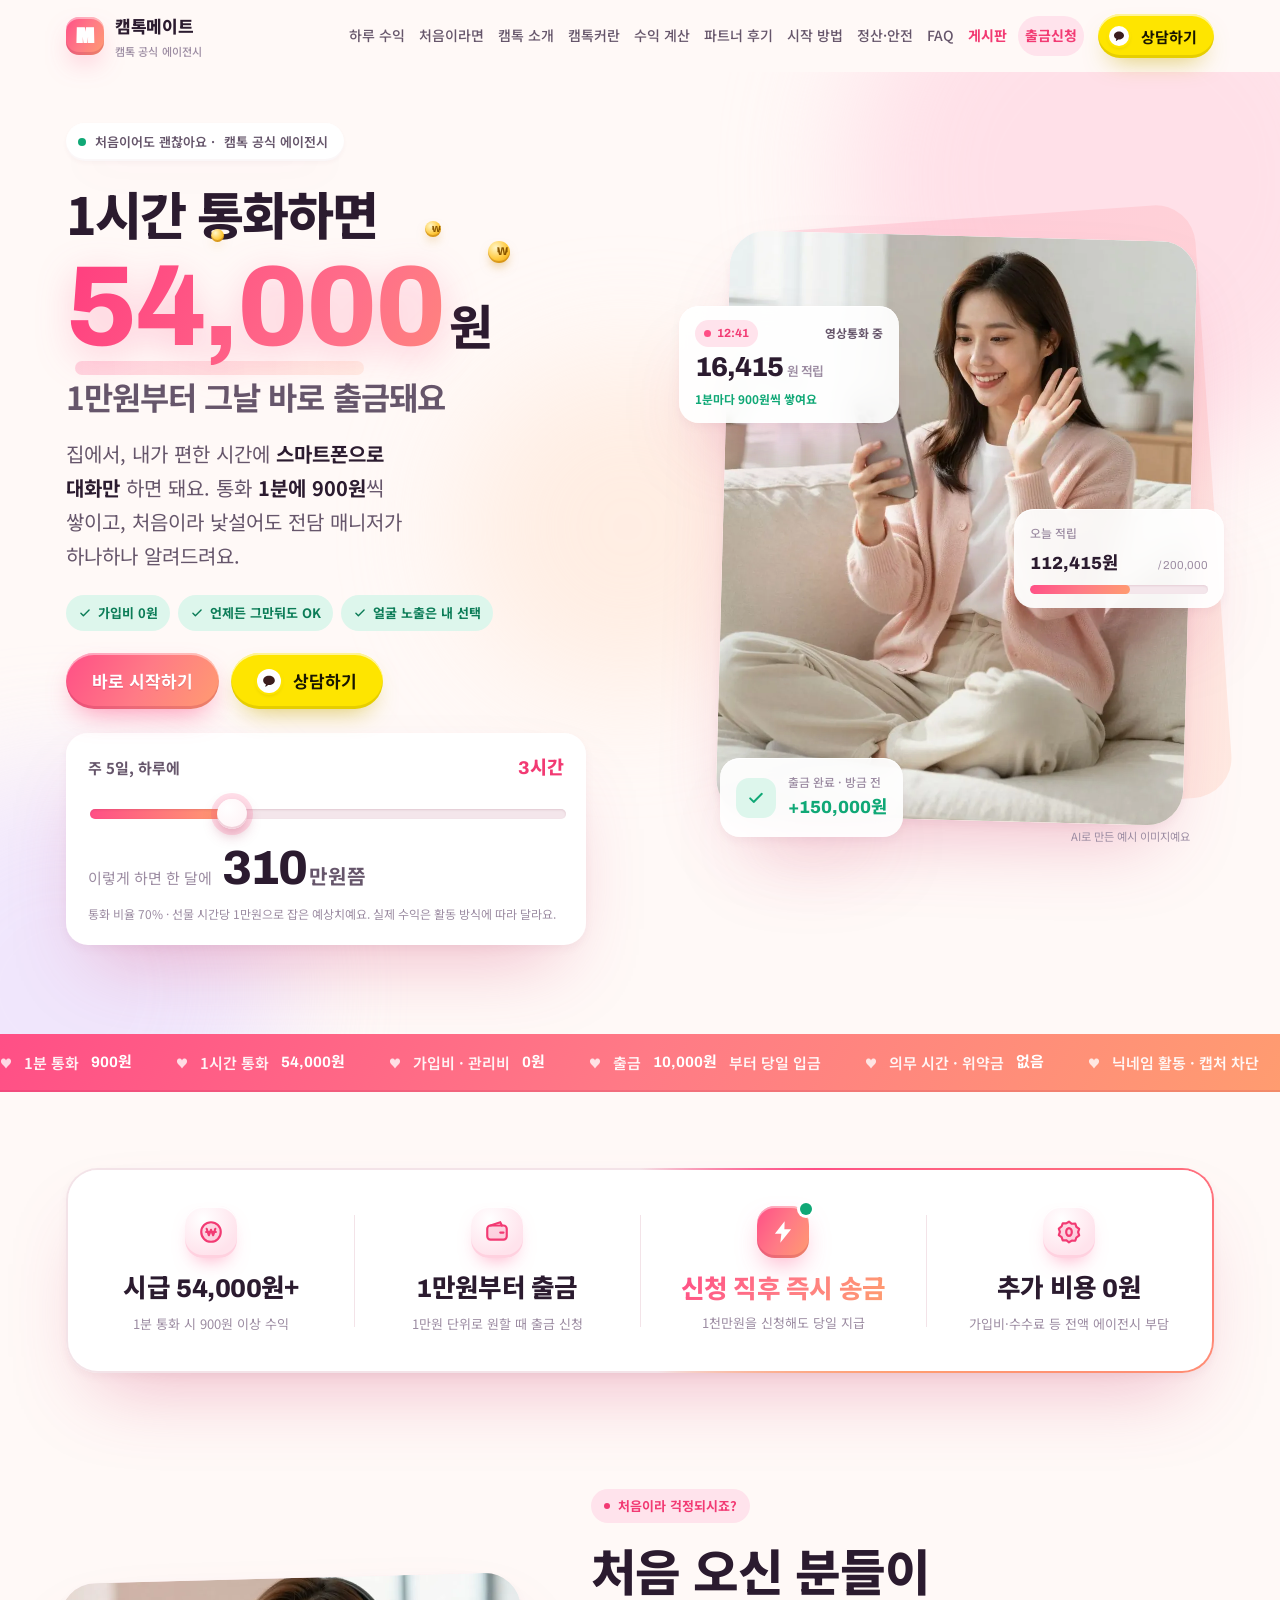
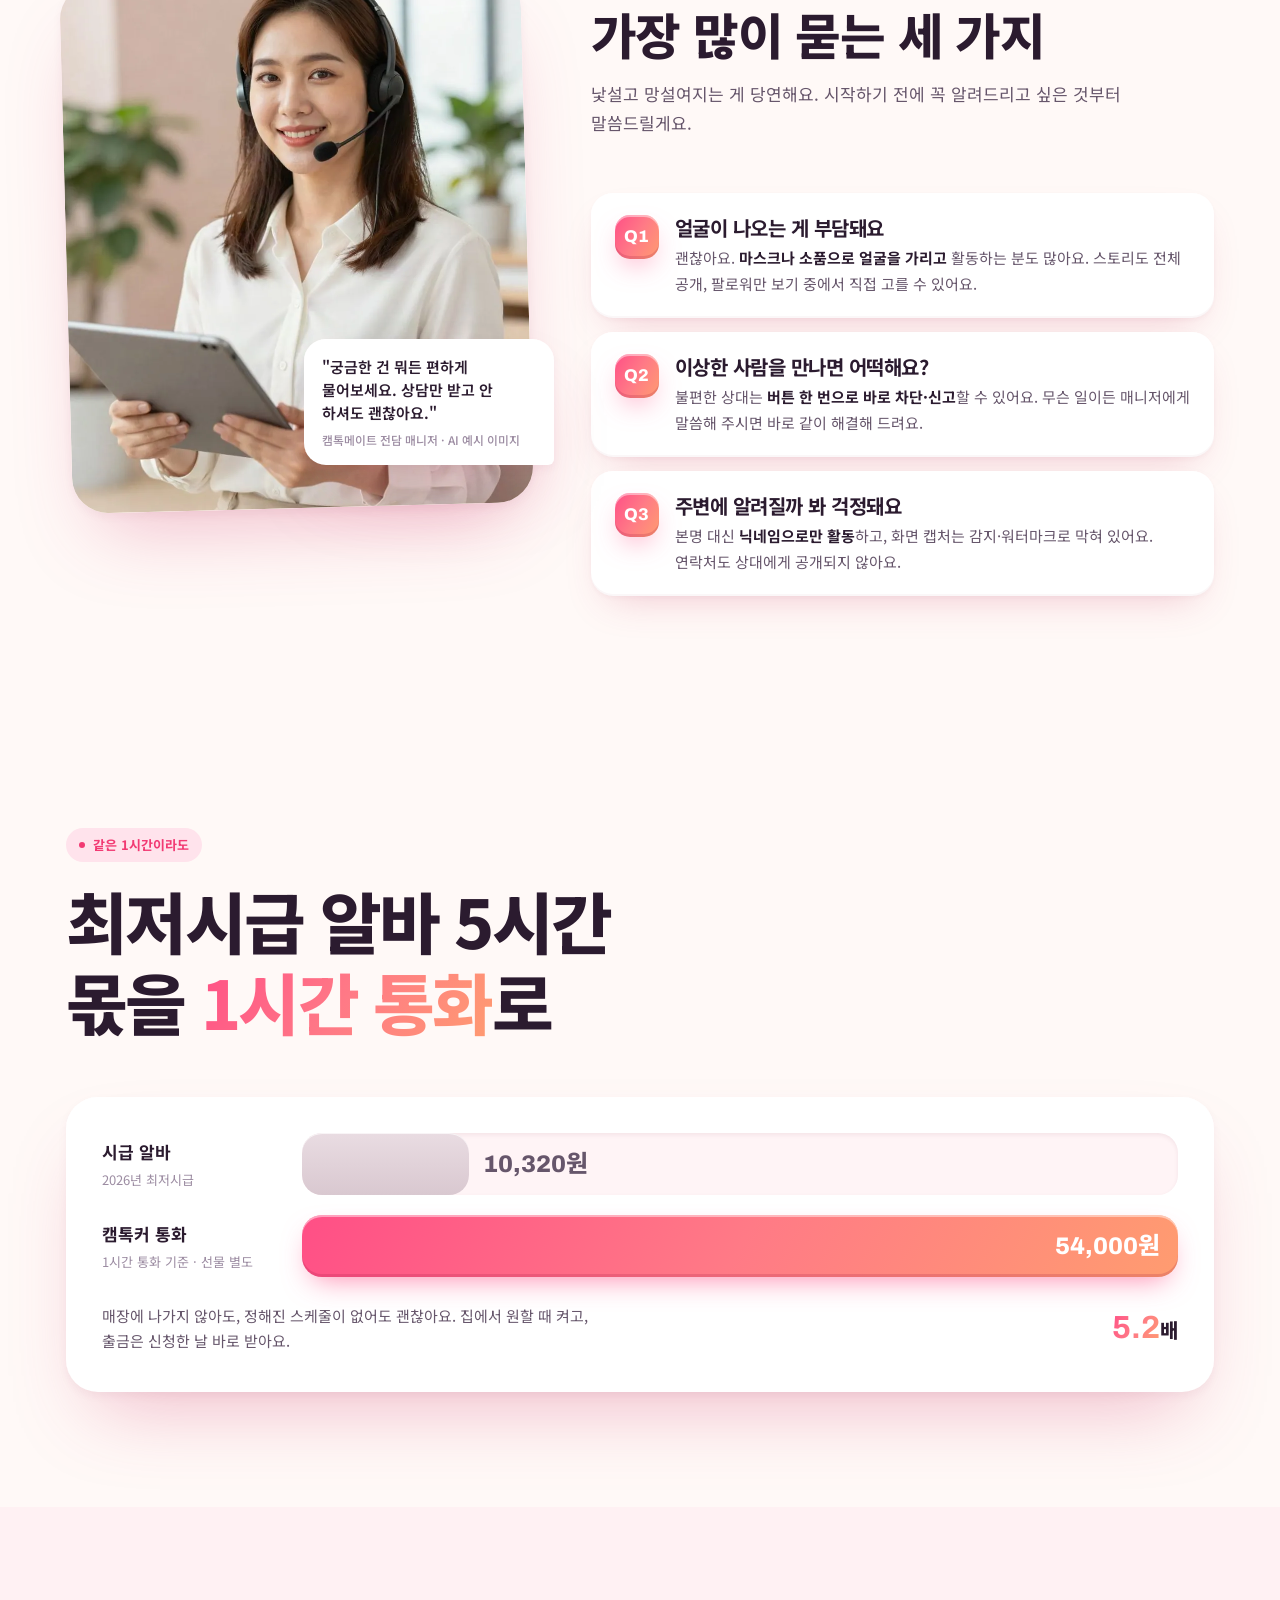
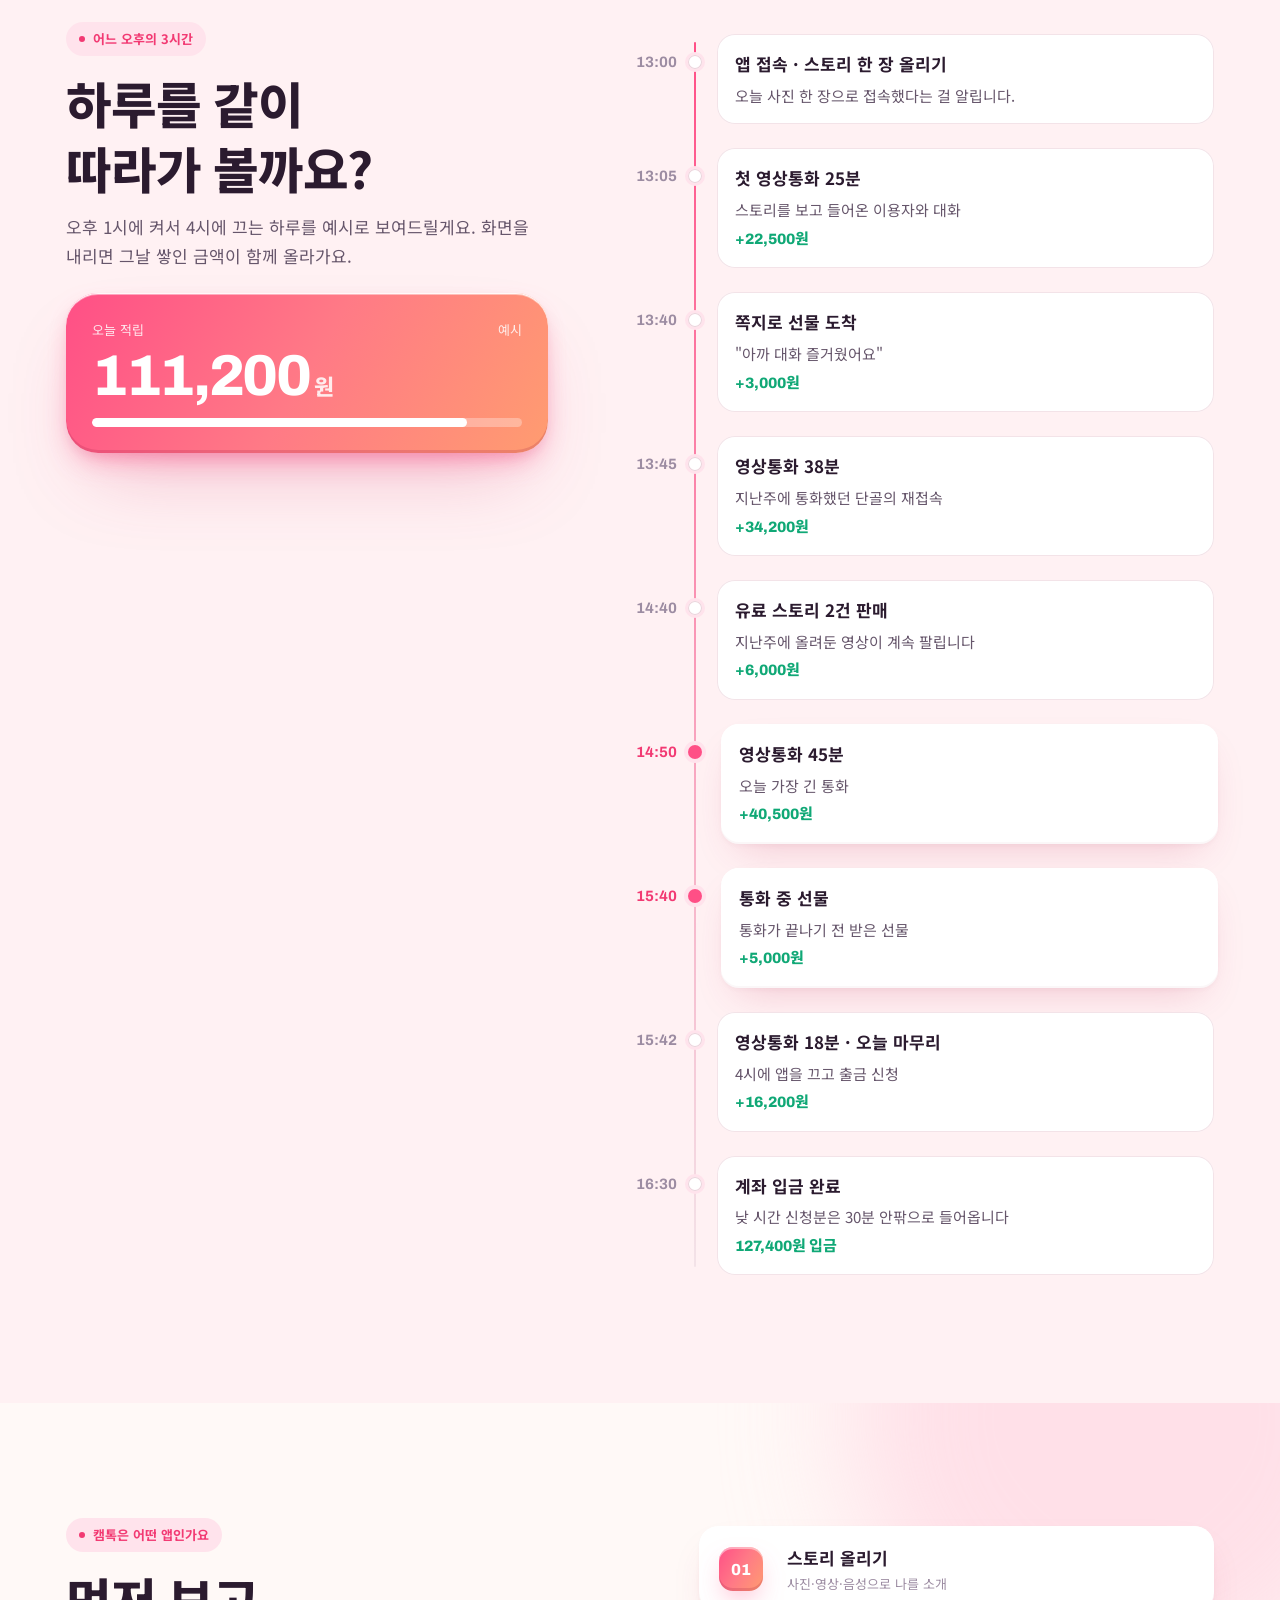
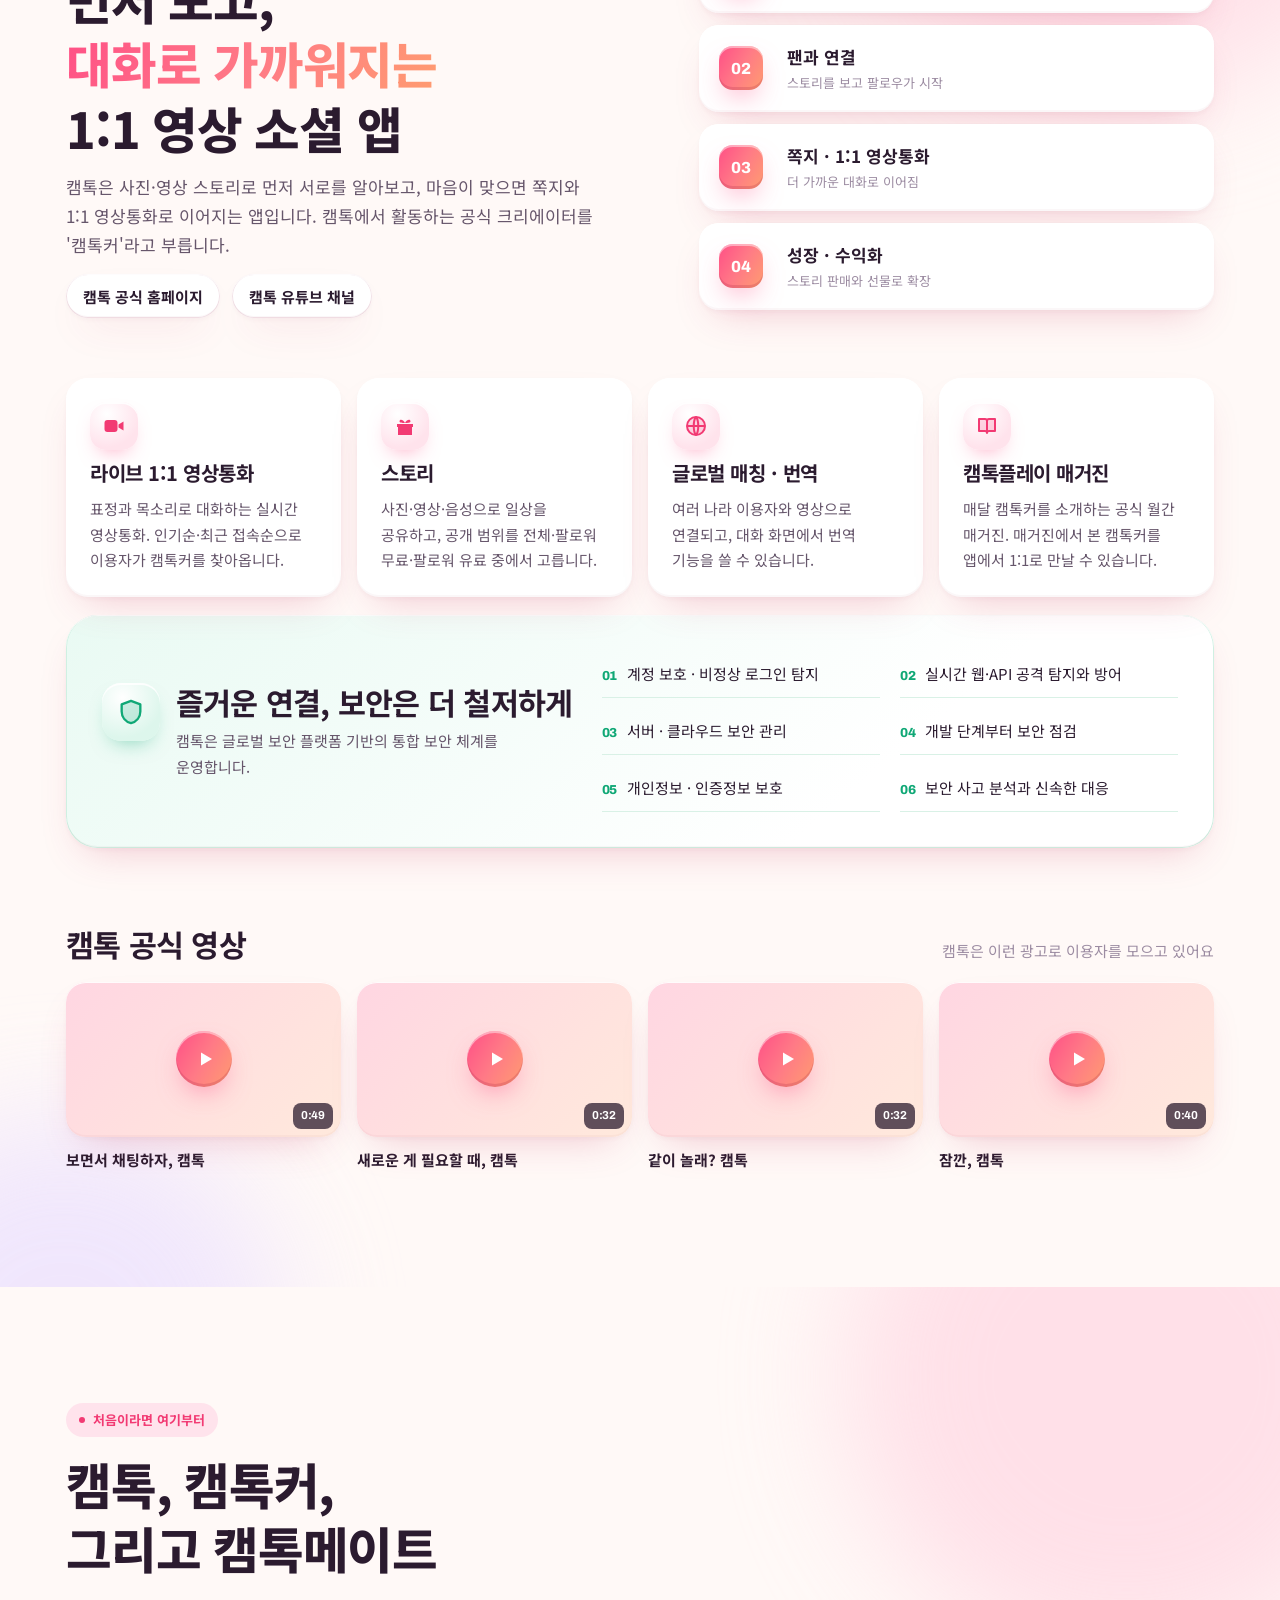
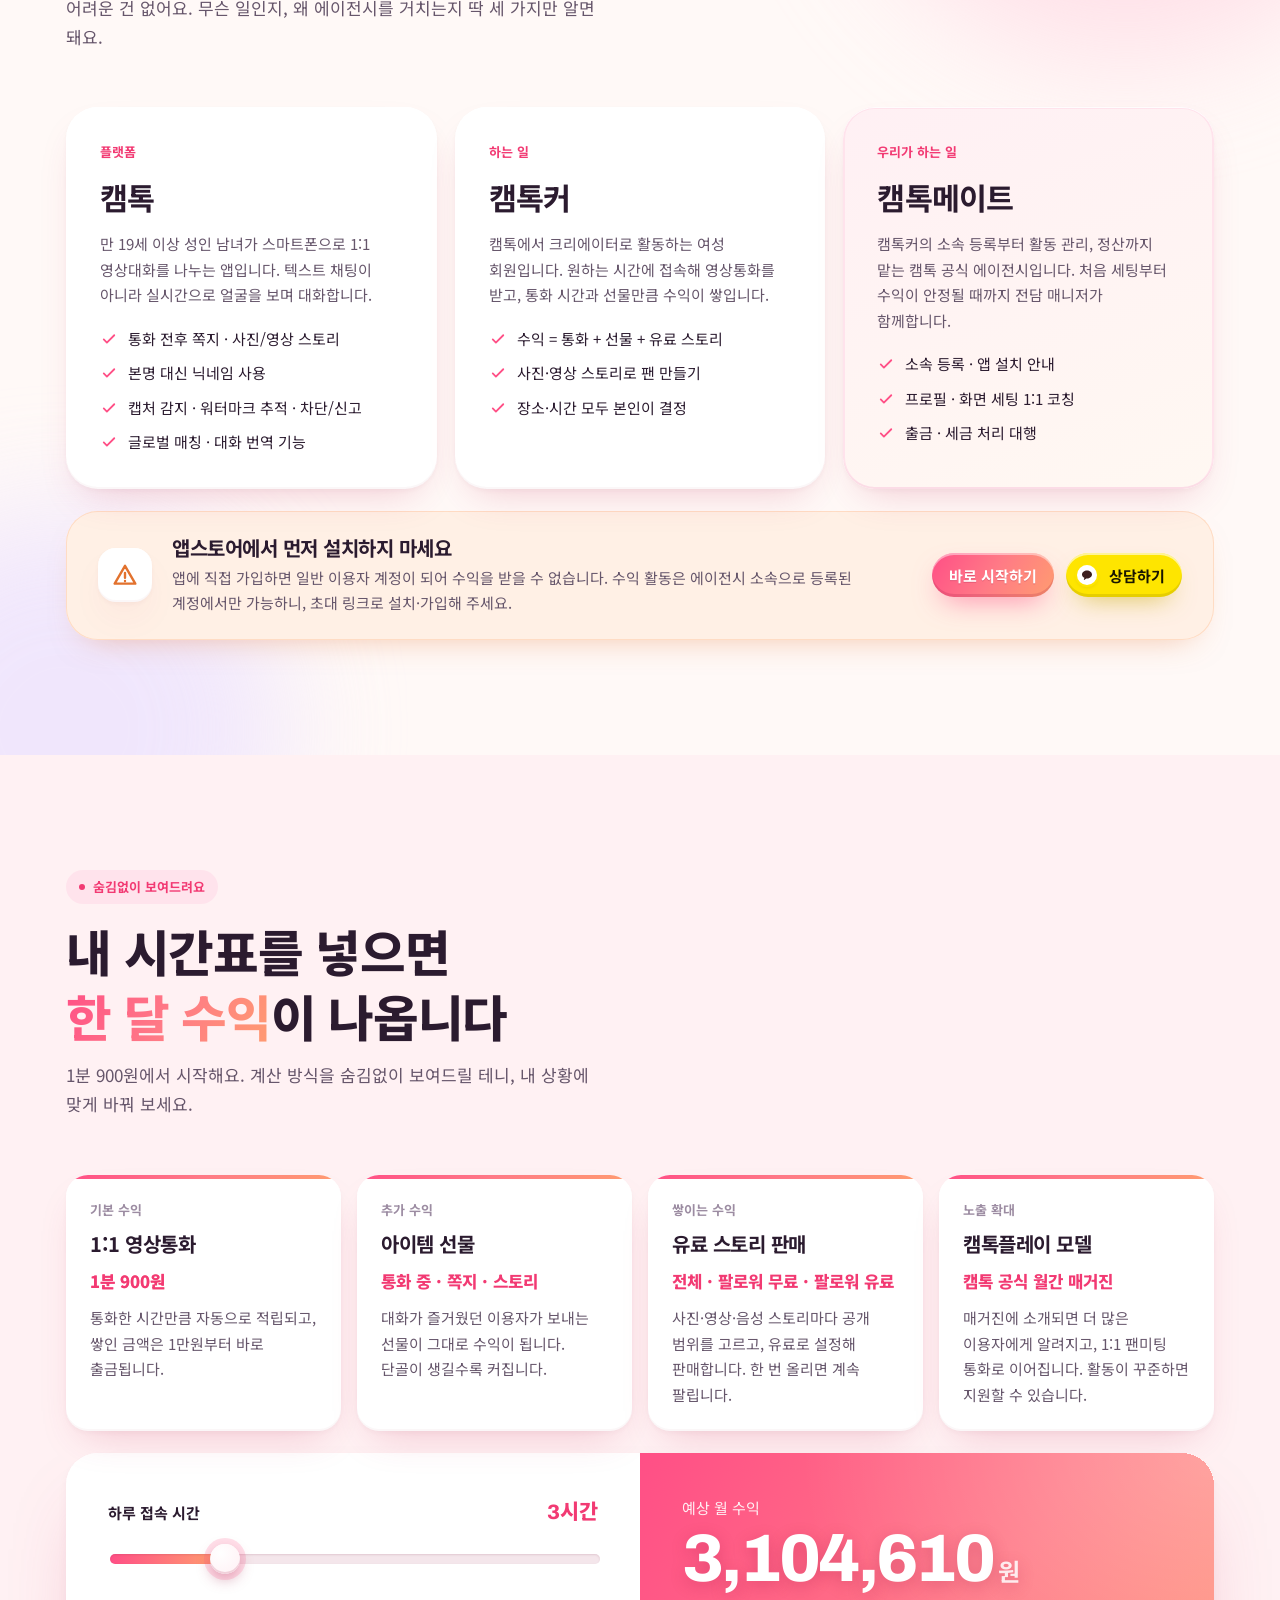
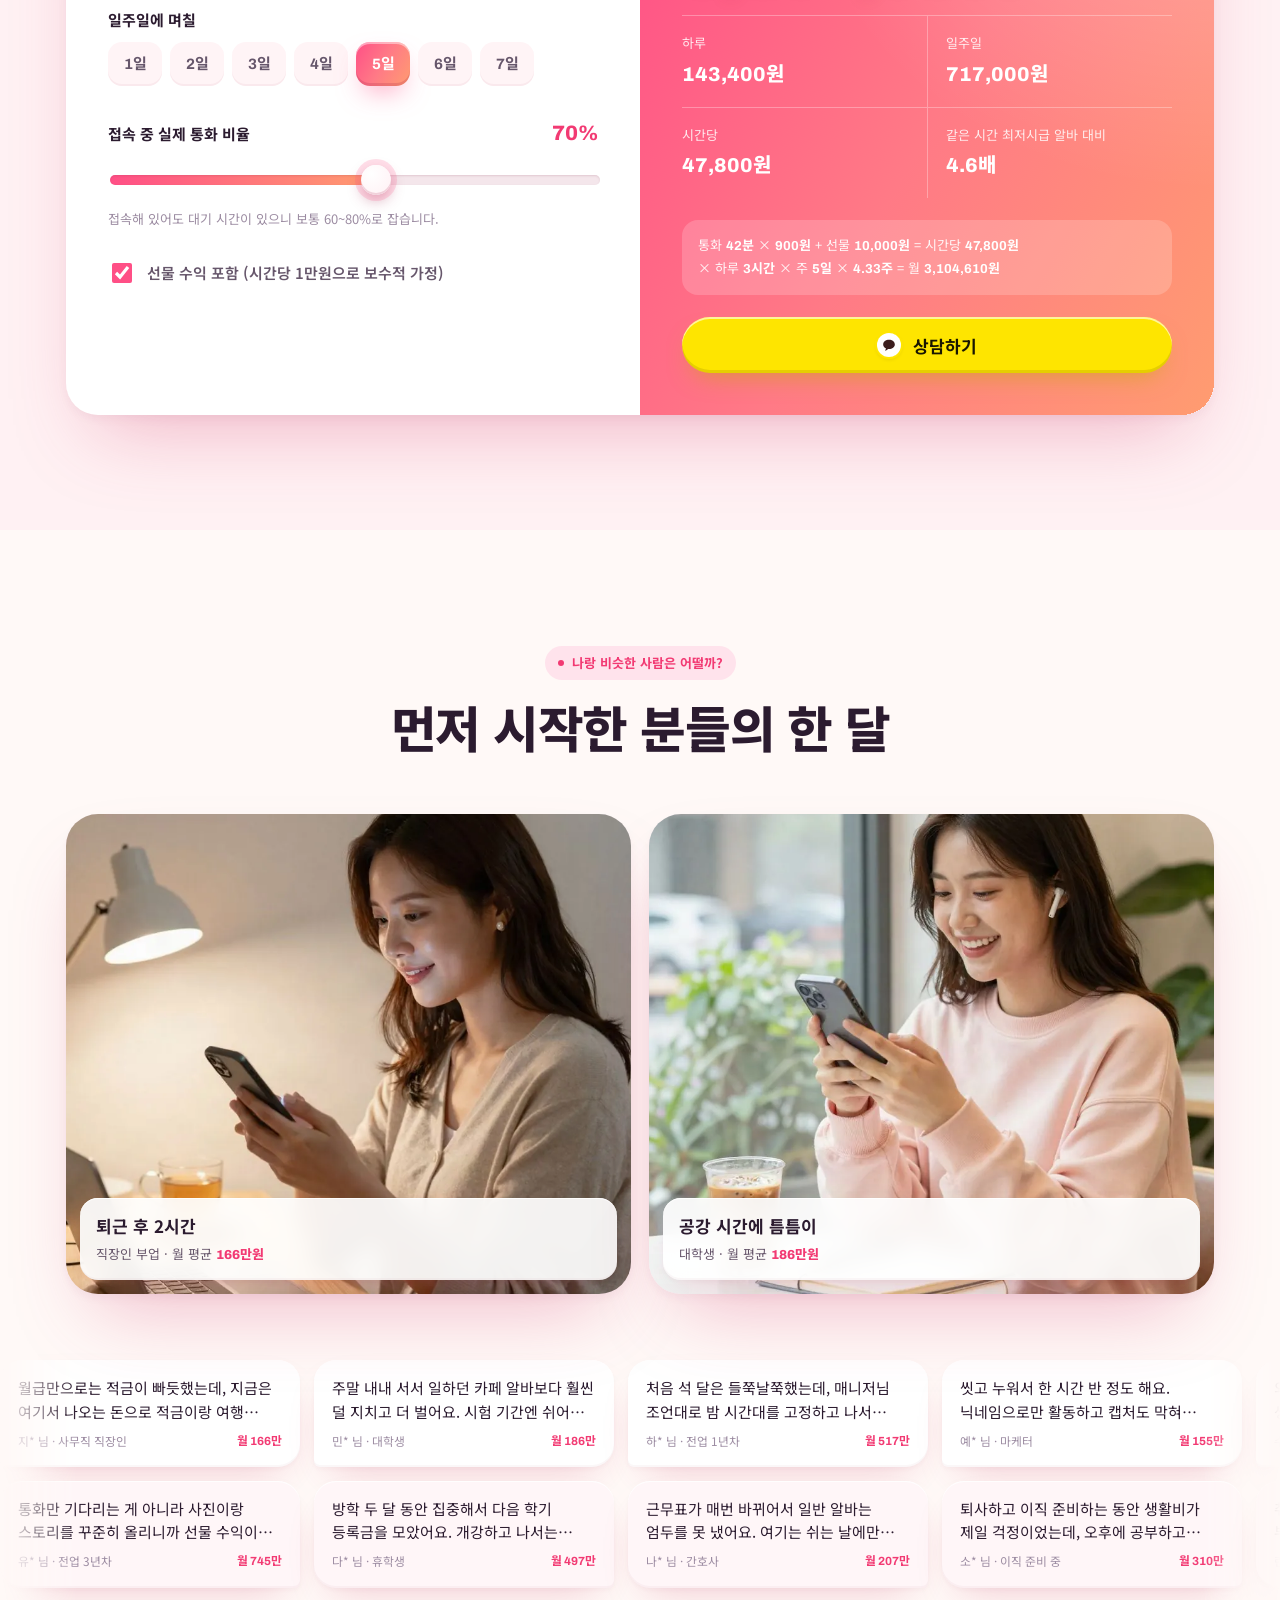
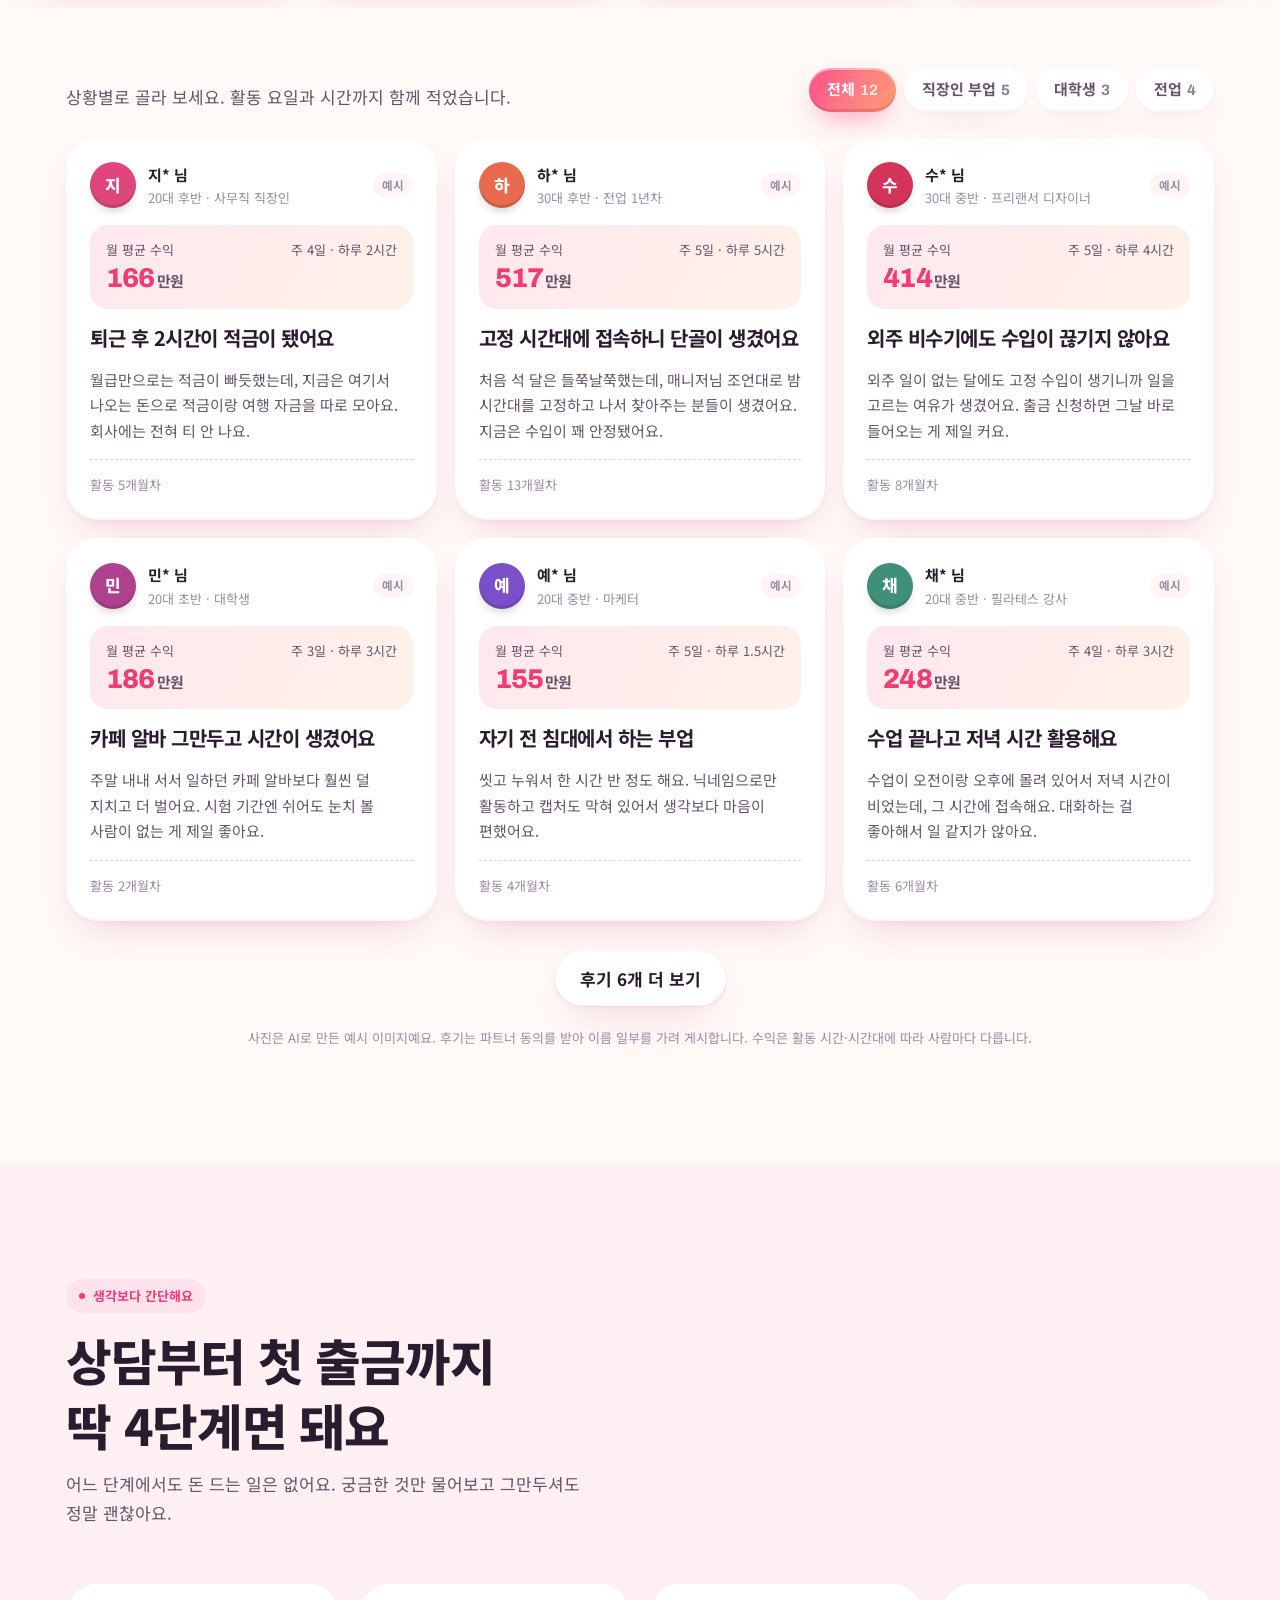
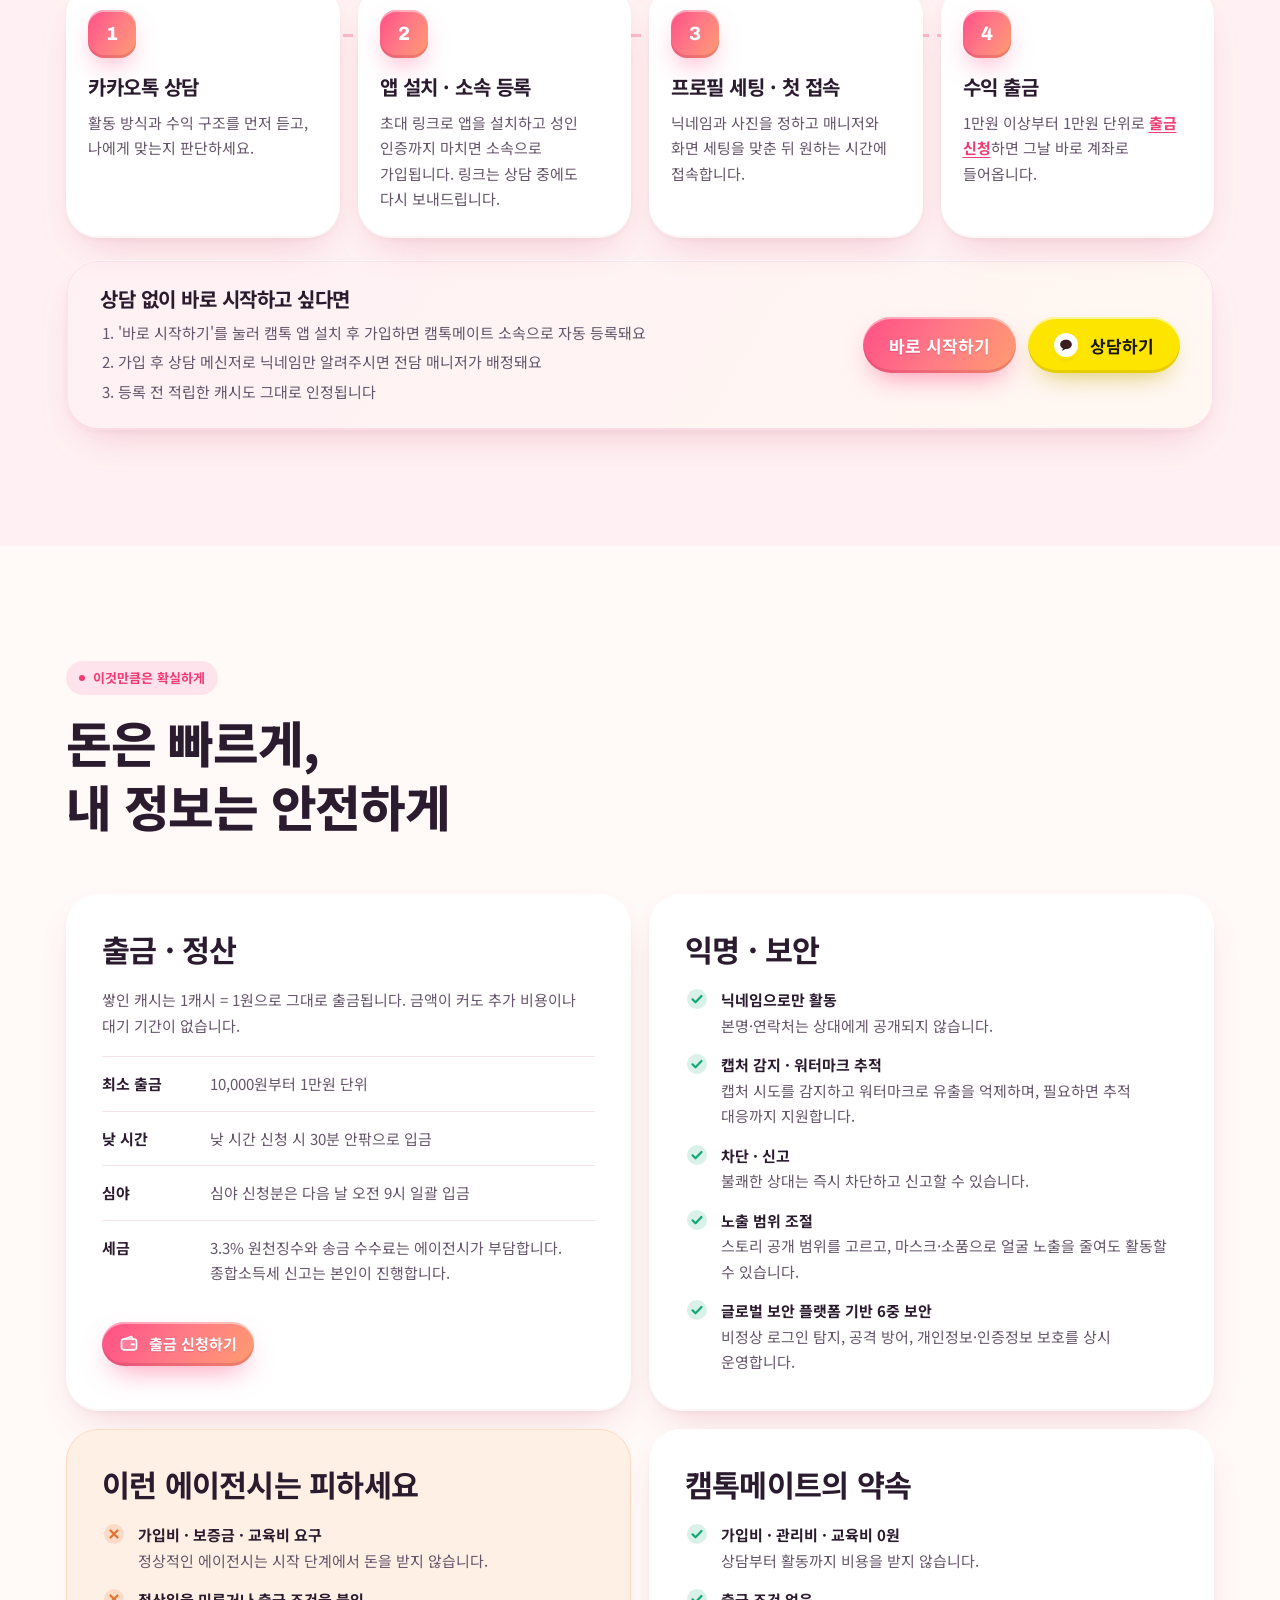
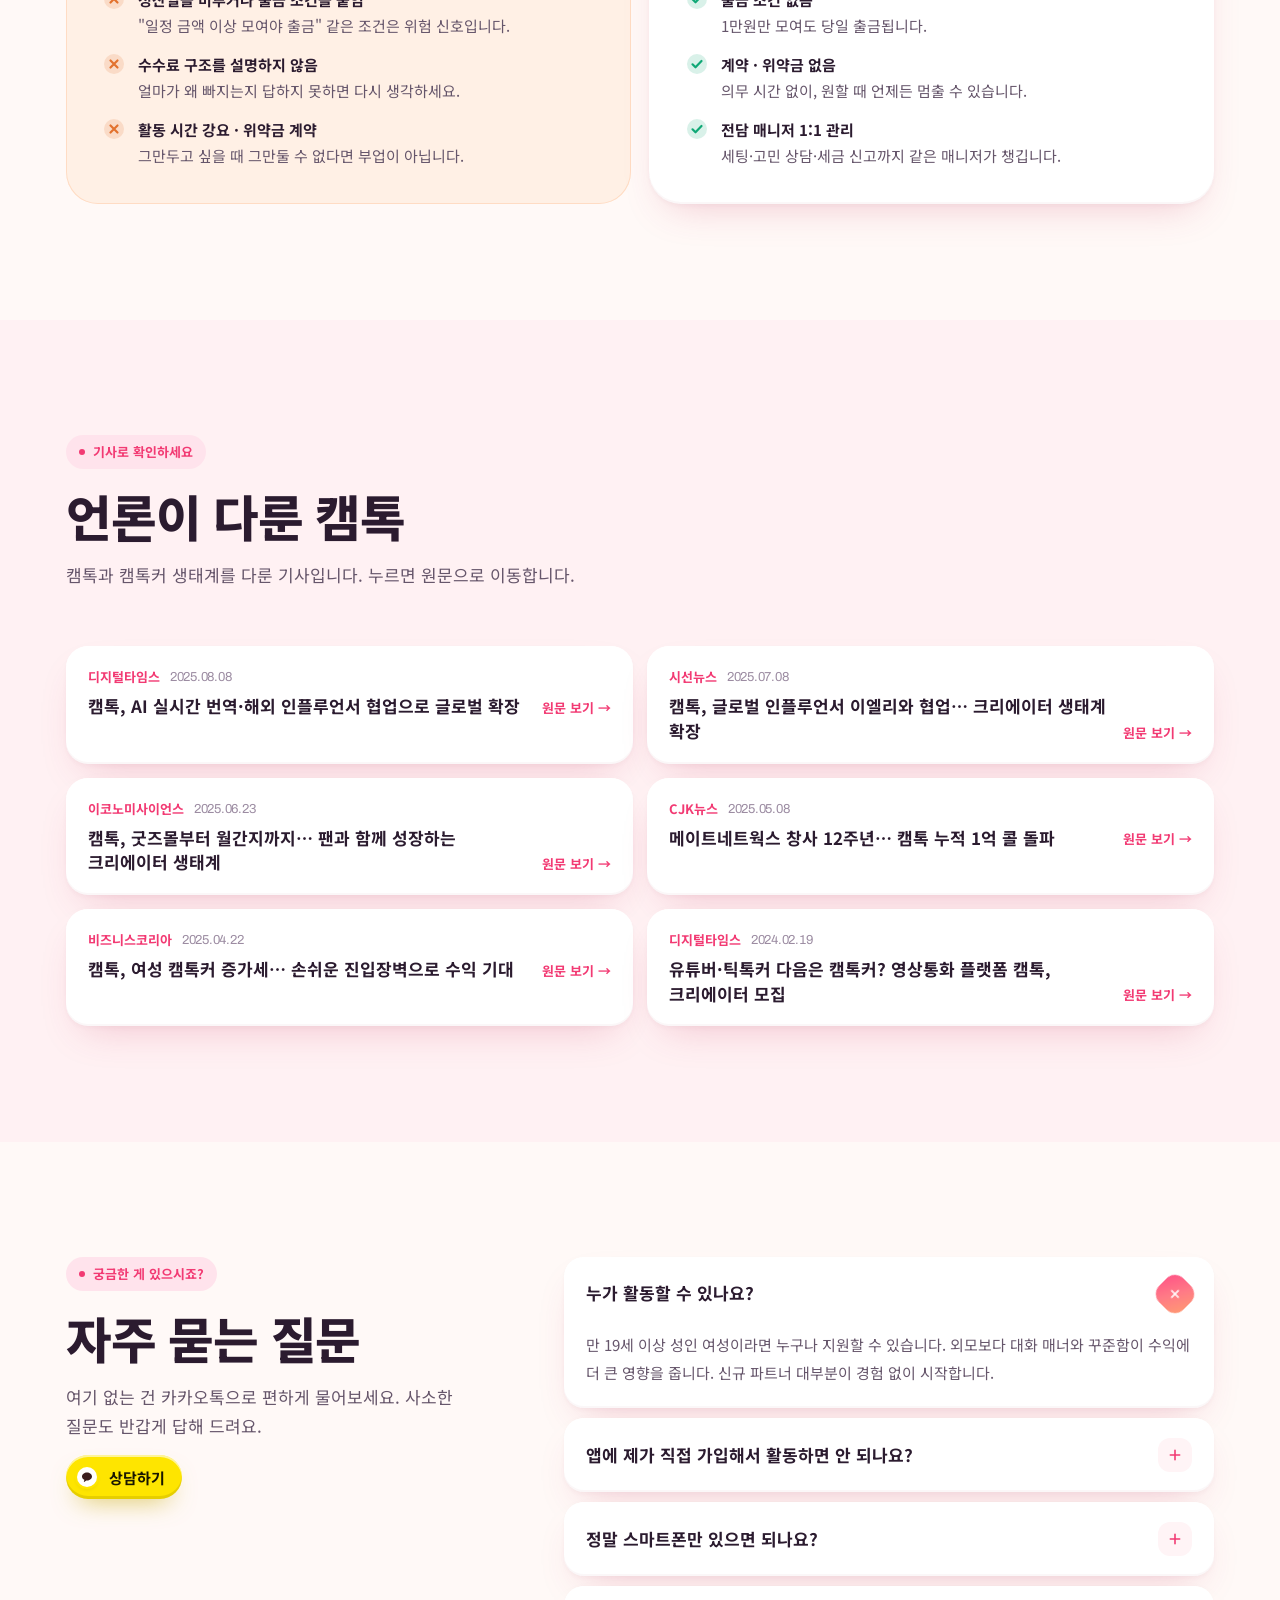
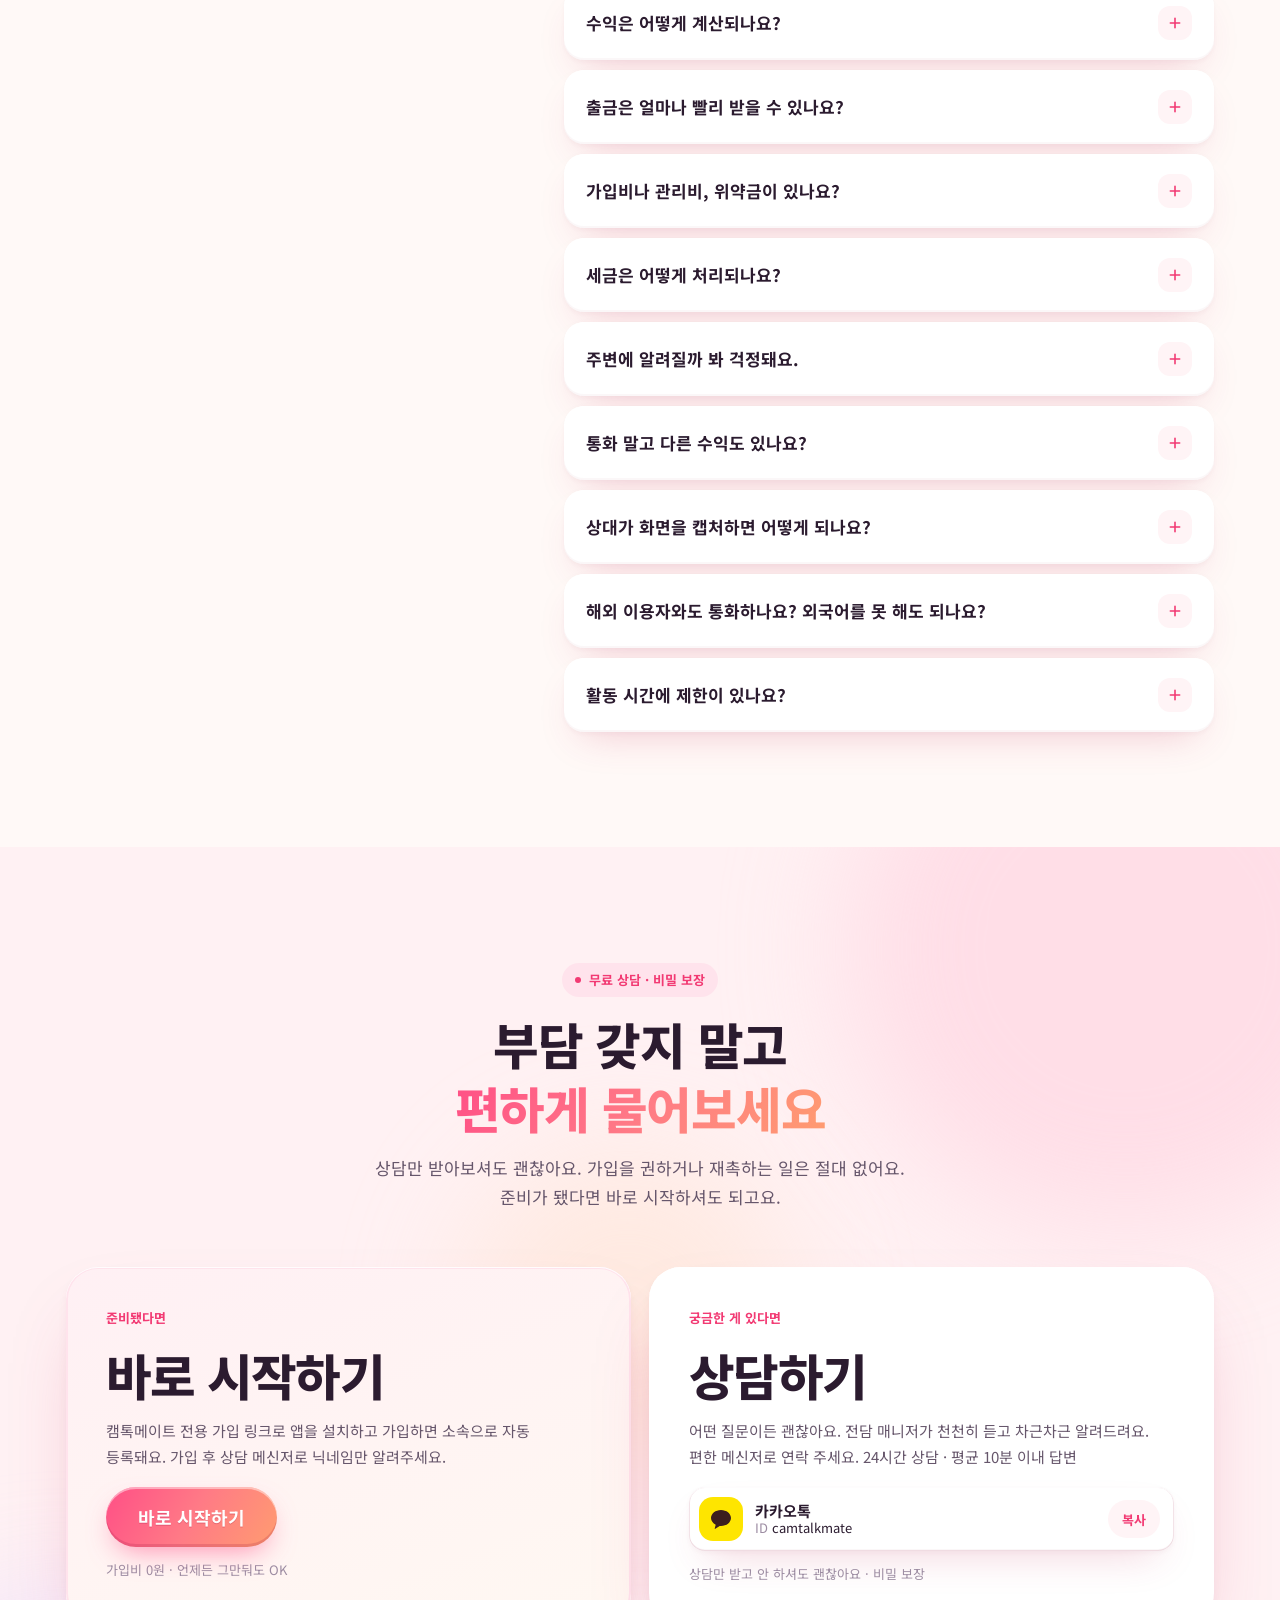
==== index.html @ 03d62537 "모바일 하단 버튼바를 Netlify 배지 위로 올림 Co-Authored-By: Claude Opus 5.5 <noreply@anthropic.com> Claude-Session:" ====
<!doctype html>
<html lang="ko">
<head>
<meta charset="utf-8">
<meta name="viewport" content="width=device-width, initial-scale=1, viewport-fit=cover">
<title>캠톡커 모집 | 집에서 영상통화로 1시간 54,000원, 캠톡 공식 에이전시 캠톡메이트</title>
<meta name="description" content="캠톡 공식 에이전시 캠톡메이트에서 캠톡커를 모집합니다. 스마트폰 하나로 내가 편한 시간에 영상통화하고 1분 900원씩 적립, 1시간이면 54,000원. 1만원부터 그날 바로 출금, 가입비·관리비 0원, 의무 시간 없음. 닉네임 활동과 캡처 방지로 안전하게, 처음이어도 전담 매니저가 1:1로 알려드려요.">
<meta name="keywords" content="캠톡커, 캠톡 에이전시, 캠톡 수익, 재택 부업, 영상통화 부업, 캠톡메이트">
<link rel="canonical" href="https://camtalkmate.com/">
<meta name="robots" content="index, follow, max-image-preview:large">
<meta name="claude:viewport-fit-sides" content="cover">
<meta property="og:type" content="website">
<meta property="og:site_name" content="캠톡메이트">
<meta property="og:locale" content="ko_KR">
<meta property="og:url" content="https://camtalkmate.com/">
<meta property="og:title" content="캠톡커 모집 | 1시간 통화하면 54,000원 · 캠톡 공식 에이전시 캠톡메이트">
<meta property="og:description" content="1분 900원, 1시간 54,000원. 1만원부터 당일 출금, 가입비 0원, 100% 자율 스케줄. 처음이어도 전담 매니저가 1:1로 알려드려요.">
<meta property="og:image" content="https://camtalkmate.com/assets/img/og.jpg">
<meta property="og:image:width" content="1200">
<meta property="og:image:height" content="630">
<meta name="twitter:card" content="summary_large_image">
<meta name="theme-color" content="#FFF9F7">
<link rel="icon" type="image/png" sizes="32x32" href="assets/img/icon-32.png">
<link rel="icon" type="image/png" sizes="192x192" href="assets/img/icon-192.png">
<link rel="apple-touch-icon" href="assets/img/icon-192.png">
<link rel="alternate" type="application/rss+xml" title="캠톡메이트 게시판" href="https://camtalkmate.com/feed.xml">
<link rel="preload" as="image" href="assets/img/hero.webp" type="image/webp" fetchpriority="high">
<link rel="preconnect" href="https://fonts.googleapis.com">
<link rel="preconnect" href="https://fonts.gstatic.com" crossorigin>
<link rel="stylesheet" href="https://fonts.googleapis.com/css2?family=Archivo:wght@600;700;800&family=Gasoek+One&family=Noto+Sans+KR:wght@400;500;700;800&display=swap">
<link rel="stylesheet" href="assets/css/site.css?v=912f4438">
<script src="assets/js/config.js?v=27a8bd0d"></script>
<script src="assets/js/tracking.js?v=4b3edc1f"></script>
<script type="application/ld+json">
{
  "@context": "https://schema.org",
  "@graph": [
    {
      "@type": "Organization",
      "@id": "https://camtalkmate.com/#org",
      "name": "캠톡메이트",
      "legalName": "오스트빅 주식회사",
      "url": "https://camtalkmate.com/",
      "logo": "https://camtalkmate.com/assets/img/icon-512.png",
      "description": "캠톡 공식 에이전시. 캠톡커 모집·소속 등록·활동 관리·정산을 담당합니다.",
      "address": { "@type": "PostalAddress", "addressLocality": "강남구", "addressRegion": "서울특별시", "streetAddress": "테헤란로82길 15, 1156호", "addressCountry": "KR" }
    },
    {
      "@type": "WebSite",
      "@id": "https://camtalkmate.com/#site",
      "url": "https://camtalkmate.com/",
      "name": "캠톡메이트",
      "inLanguage": "ko",
      "publisher": { "@id": "https://camtalkmate.com/#org" }
    },
    {
      "@type": "FAQPage",
      "mainEntity": [
        { "@type": "Question", "name": "누가 캠톡커로 활동할 수 있나요?", "acceptedAnswer": { "@type": "Answer", "text": "만 19세 이상 성인 여성이라면 누구나 지원할 수 있습니다. 외모보다 대화 매너와 꾸준함이 수익에 더 큰 영향을 줍니다." } },
        { "@type": "Question", "name": "수익은 어떻게 계산되나요?", "acceptedAnswer": { "@type": "Answer", "text": "영상통화 1분당 900캐시(1캐시=1원)가 적립되고 상대가 보내는 선물이 더해집니다. 1시간 내내 통화하면 54,000원입니다." } },
        { "@type": "Question", "name": "출금은 얼마나 빨리 받을 수 있나요?", "acceptedAnswer": { "@type": "Answer", "text": "1만원 이상부터 1만원 단위로 신청할 수 있고, 낮 시간 신청은 30분 안팎, 심야 신청분은 다음 날 오전 9시에 입금됩니다." } },
        { "@type": "Question", "name": "가입비나 관리비, 위약금이 있나요?", "acceptedAnswer": { "@type": "Answer", "text": "가입비·등록비·관리비·교육비는 모두 0원이며 의무 활동 시간이나 위약금도 없습니다." } },
        { "@type": "Question", "name": "주변에 알려질까 봐 걱정돼요.", "acceptedAnswer": { "@type": "Answer", "text": "본명 대신 닉네임으로 활동하고 앱에서 화면 캡처가 감지·차단됩니다. 원하지 않는 상대는 차단·신고할 수 있습니다." } }
      ]
    }
  ]
}
</script>
</head>
<body>

<header class="site-header">
  <div class="wrap">
    <a class="logo" href="#top" aria-label="홈으로">
      <span class="logo-mark" aria-hidden="true">M</span>
      <span><span data-text="brand.name">캠톡메이트</span><small data-text="brand.agencyLabel">캠톡 공식 에이전시</small></span>
    </a>
    <nav class="nav" id="nav" aria-label="주요 메뉴">
      <a href="#day">하루 수익</a>
      <a href="#worry">처음이라면</a>
      <a href="#camtalk">캠톡 소개</a>
      <a href="#about">캠톡커란</a>
      <a href="#income">수익 계산</a>
      <a href="#reviews">파트너 후기</a>
      <a href="#start">시작 방법</a>
      <a href="#safety">정산·안전</a>
      <a href="#faq">FAQ</a>
      <a href="board/" class="nav-board">게시판</a>
      <a href="withdraw.html" class="nav-board nav-wd">출금신청</a>
    </nav>
    <div class="header-cta">
      <a class="hpill hpill--wd" href="withdraw.html"><svg><use href="#i-wallet"/></svg>출금신청</a>
      <a class="btn btn--kakao btn--sm" data-consult><span class="chs" aria-hidden="true"><i class="chs-k"><svg><use href="#i-kakao"/></svg></i><i class="chs-l"><svg><use href="#i-line"/></svg></i><i class="chs-t"><svg><use href="#i-telegram"/></svg></i></span>상담하기</a>
    </div>
    <button class="menu-btn" type="button" aria-controls="nav" aria-expanded="false" aria-label="메뉴 열기"><svg><use href="#i-menu"/></svg></button>
  </div>
</header>

<main id="top">

<!-- ============ HERO ============ -->
<section class="hero">
  <div class="aurora" aria-hidden="true"><i></i><i></i><i></i></div>
  <div class="wrap">
    <div class="hero-copy">
      <span class="pill"><span class="dot-live" aria-hidden="true"></span>처음이어도 괜찮아요 · <span data-text="brand.agencyLabel">캠톡 공식 에이전시</span></span>
      <h1>
        <span class="l1">1시간 통화하면</span>
        <span class="money" id="heroMoneyWrap"><span class="amt num" id="heroMoney">54,000</span><span class="won">원</span><i class="spark spark--a" aria-hidden="true">₩</i><i class="spark spark--b" aria-hidden="true">₩</i><i class="spark spark--c" aria-hidden="true"></i></span>
        <span class="sub">1만원부터 그날 바로 출금돼요</span>
      </h1>
      <p class="hero-lead">집에서, 내가 편한 시간에 <b>스마트폰으로 대화만</b> 하면 돼요. 통화 <b>1분에 900원</b>씩 쌓이고, 처음이라 낯설어도 전담 매니저가 하나하나 알려드려요.</p>
      <ul class="reassure">
        <li><svg><use href="#i-check"/></svg>가입비 0원</li>
        <li><svg><use href="#i-check"/></svg>언제든 그만둬도 OK</li>
        <li><svg><use href="#i-check"/></svg>얼굴 노출은 내 선택</li>
      </ul>
      <div class="btn-row">
        <a class="btn btn--primary" data-href="invite">바로 시작하기</a>
        <a class="btn btn--kakao" data-consult><span class="chs" aria-hidden="true"><i class="chs-k"><svg><use href="#i-kakao"/></svg></i><i class="chs-l"><svg><use href="#i-line"/></svg></i><i class="chs-t"><svg><use href="#i-telegram"/></svg></i></span>상담하기</a>
      </div>
    </div>

    <div class="stage" id="psScreen" aria-label="집에서 영상통화로 활동하는 모습 예시">
      <div class="photo"><picture><source srcset="assets/img/hero.webp" type="image/webp"><img src="assets/img/hero.jpg" alt="집 소파에서 스마트폰으로 영상통화하며 손을 흔드는 여성" width="900" height="1200"></picture></div>
      <div class="fcard fcard--call">
        <div class="call-top"><span class="rec"><i></i><span id="psTimer">12:34</span></span><span>영상통화 중</span></div>
        <div class="call-earn"><span id="psEarn">11,310</span><small>원 적립</small></div>
        <span class="call-rate">1분마다 900원씩 쌓여요</span>
      </div>
      <div class="fcard fcard--goal">
        <small>오늘 적립</small>
        <div class="row"><b id="tdVal">107,310원</b><span>/ 200,000</span></div>
        <div class="bar"><i id="tdBar"></i></div>
      </div>
      <div class="fcard fcard--paid">
        <span class="ic"><svg><use href="#i-check"/></svg></span>
        <div><small>출금 완료 · 방금 전</small><b>+150,000원</b></div>
      </div>
      <p class="stage-note">AI로 만든 예시 이미지예요</p>
    </div>

    <div class="est">
        <div class="est-top"><label for="heIn">주 5일, 하루에</label><output id="heH" for="heIn">3시간</output></div>
        <input type="range" id="heIn" min="1" max="8" step="1" value="3" aria-label="하루 활동 시간">
        <div class="est-res"><span class="lbl">이렇게 하면 한 달에</span><span class="val"><span id="heOut">310</span><small>만원쯤</small></span></div>
        <p class="est-note">통화 비율 70% · 선물 시간당 1만원으로 잡은 예상치예요. 실제 수익은 활동 방식에 따라 달라요.</p>
      </div>
  </div>
</section>

<div class="ticker" aria-label="주요 조건"><div class="ticker-track" id="tickerTrack"></div></div>

<!-- ============ 핵심 조건 ============ -->
<section class="proof">
  <div class="wrap" data-reveal>
    <div class="perks">
      <div class="perk">
        <span class="perk-ic"><svg><use href="#i-coin"/></svg></span>
        <b class="perk-v">시급 <span class="num" data-count="54000">54,000</span>원+</b>
        <span class="perk-d">1분 통화 시 900원 이상 수익</span>
      </div>
      <div class="perk">
        <span class="perk-ic"><svg><use href="#i-wallet"/></svg></span>
        <b class="perk-v"><span class="num" data-count="1">1</span>만원부터 출금</b>
        <span class="perk-d">1만원 단위로 원할 때 출금 신청</span>
      </div>
      <div class="perk perk--hot">
        <span class="perk-ic"><svg><use href="#i-bolt"/></svg><i class="perk-live" aria-hidden="true"></i></span>
        <b class="perk-v grad">신청 직후 즉시 송금</b>
        <span class="perk-d">1천만원을 신청해도 당일 지급</span>
      </div>
      <div class="perk">
        <span class="perk-ic"><svg><use href="#i-zero"/></svg></span>
        <b class="perk-v">추가 비용 <span class="num" data-count="0">0</span>원</b>
        <span class="perk-d">가입비·수수료 등 전액 에이전시 부담</span>
      </div>
    </div>
  </div>
</section>

<!-- ============ 처음이라 걱정될 때 ============ -->
<section class="band" id="worry">
  <div class="wrap worry">
    <div class="worry-photo" data-reveal>
      <div class="photo"><picture><source srcset="assets/img/manager.webp" type="image/webp"><img src="assets/img/manager.jpg" alt="헤드셋을 쓰고 웃고 있는 상담 매니저" width="900" height="1200" loading="lazy"></picture></div>
      <div class="worry-say">"궁금한 건 뭐든 편하게 물어보세요. 상담만 받고 안 하셔도 괜찮아요."<small>캠톡메이트 전담 매니저 · AI 예시 이미지</small></div>
    </div>
    <div data-reveal>
      <div class="sec-head">
        <span class="eyebrow">처음이라 걱정되시죠?</span>
        <h2>처음 오신 분들이<br>가장 많이 묻는 세 가지</h2>
        <p>낯설고 망설여지는 게 당연해요. 시작하기 전에 꼭 알려드리고 싶은 것부터 말씀드릴게요.</p>
      </div>
      <div class="wlist">
        <article class="wcard"><span class="q">Q1</span><div><h3>얼굴이 나오는 게 부담돼요</h3><p>괜찮아요. <b>마스크나 소품으로 얼굴을 가리고</b> 활동하는 분도 많아요. 스토리도 전체 공개, 팔로워만 보기 중에서 직접 고를 수 있어요.</p></div></article>
        <article class="wcard"><span class="q">Q2</span><div><h3>이상한 사람을 만나면 어떡해요?</h3><p>불편한 상대는 <b>버튼 한 번으로 바로 차단·신고</b>할 수 있어요. 무슨 일이든 매니저에게 말씀해 주시면 바로 같이 해결해 드려요.</p></div></article>
        <article class="wcard"><span class="q">Q3</span><div><h3>주변에 알려질까 봐 걱정돼요</h3><p>본명 대신 <b>닉네임으로만 활동</b>하고, 화면 캡처는 감지·워터마크로 막혀 있어요. 연락처도 상대에게 공개되지 않아요.</p></div></article>
      </div>
    </div>
  </div>
</section>

<!-- ============ 비교 ============ -->
<section class="band">
  <div class="wrap" data-reveal>
    <span class="eyebrow">같은 1시간이라도</span>
    <h2 class="vs-big" style="margin-top:18px">최저시급 알바 5시간 몫을 <span class="grad">1시간 통화</span>로</h2>
    <div class="vs">
      <div class="vs-row">
        <div class="who"><b>시급 알바</b><span>2026년 최저시급</span></div>
        <div class="vs-track"><div class="vs-fill vs-fill--plain" style="width:19.1%"></div><span class="vs-out" style="left:calc(19.1% + 14px)"><span data-count="10320">10,320</span>원</span></div>
      </div>
      <div class="vs-row">
        <div class="who"><b>캠톡커 통화</b><span>1시간 통화 기준 · 선물 별도</span></div>
        <div class="vs-track"><div class="vs-fill vs-fill--hot" style="width:100%"><span data-count="54000">54,000</span>원</div></div>
      </div>
      <div class="vs-foot">
        <p>매장에 나가지 않아도, 정해진 스케줄이 없어도 괜찮아요. 집에서 원할 때 켜고, 출금은 신청한 날 바로 받아요.</p>
        <span class="vs-x"><b class="grad">5.2</b>배</span>
      </div>
    </div>
  </div>
</section>

<!-- ============ 하루 타임라인 ============ -->
<section class="band band--2" id="day">
  <div class="wrap day">
    <div class="day-side" data-reveal>
      <div class="sec-head">
        <span class="eyebrow">어느 오후의 3시간</span>
        <h2>하루를 같이<br>따라가 볼까요?</h2>
        <p>오후 1시에 켜서 4시에 끄는 하루를 예시로 보여드릴게요. 화면을 내리면 그날 쌓인 금액이 함께 올라가요.</p>
      </div>
      <div class="day-total">
        <small><span>오늘 적립</span><span>예시</span></small>
        <b class="num"><span id="dayTotal">127,400</span><small>원</small></b>
        <div class="bar"><i id="dayBar" style="width:100%"></i></div>
      </div>
    </div>
    <ol class="tl">
      <li data-sum="0"><time>13:00</time><div class="tl-card"><b>앱 접속 · 스토리 한 장 올리기</b><span>오늘 사진 한 장으로 접속했다는 걸 알립니다.</span></div></li>
      <li data-sum="22500"><time>13:05</time><div class="tl-card"><b>첫 영상통화 25분</b><span>스토리를 보고 들어온 이용자와 대화</span><em>+22,500원</em></div></li>
      <li data-sum="25500"><time>13:40</time><div class="tl-card"><b>쪽지로 선물 도착</b><span>"아까 대화 즐거웠어요"</span><em>+3,000원</em></div></li>
      <li data-sum="59700"><time>13:45</time><div class="tl-card"><b>영상통화 38분</b><span>지난주에 통화했던 단골의 재접속</span><em>+34,200원</em></div></li>
      <li data-sum="65700"><time>14:40</time><div class="tl-card"><b>유료 스토리 2건 판매</b><span>지난주에 올려둔 영상이 계속 팔립니다</span><em>+6,000원</em></div></li>
      <li data-sum="106200"><time>14:50</time><div class="tl-card"><b>영상통화 45분</b><span>오늘 가장 긴 통화</span><em>+40,500원</em></div></li>
      <li data-sum="111200"><time>15:40</time><div class="tl-card"><b>통화 중 선물</b><span>통화가 끝나기 전 받은 선물</span><em>+5,000원</em></div></li>
      <li data-sum="127400"><time>15:42</time><div class="tl-card"><b>영상통화 18분 · 오늘 마무리</b><span>4시에 앱을 끄고 출금 신청</span><em>+16,200원</em></div></li>
      <li data-sum="127400"><time>16:30</time><div class="tl-card"><b>계좌 입금 완료</b><span>낮 시간 신청분은 30분 안팎으로 들어옵니다</span><em>127,400원 입금</em></div></li>
    </ol>
  </div>
</section>

<!-- ============ 캠톡 소개 ============ -->
<section class="band" id="camtalk">
  <div class="aurora" aria-hidden="true"><i></i><i></i></div>
  <div class="wrap">
    <div class="ct-intro" data-reveal>
      <div class="sec-head">
        <span class="eyebrow">캠톡은 어떤 앱인가요</span>
        <h2>먼저 보고,<br><span class="grad">대화로 가까워지는</span><br>1:1 영상 소셜 앱</h2>
        <p>캠톡은 사진·영상 스토리로 먼저 서로를 알아보고, 마음이 맞으면 쪽지와 1:1 영상통화로 이어지는 앱입니다. 캠톡에서 활동하는 공식 크리에이터를 '캠톡커'라고 부릅니다.</p>
        <div class="btn-row">
          <a class="btn btn--ghost btn--sm" data-ct="home">캠톡 공식 홈페이지</a>
          <a class="btn btn--ghost btn--sm" data-ct="youtube">캠톡 유튜브 채널</a>
        </div>
      </div>
      <ol class="ct-flow" aria-label="캠톡커 활동 흐름">
        <li><span class="num">01</span><b>스토리 올리기</b><small>사진·영상·음성으로 나를 소개</small></li>
        <li><span class="num">02</span><b>팬과 연결</b><small>스토리를 보고 팔로우가 시작</small></li>
        <li><span class="num">03</span><b>쪽지 · 1:1 영상통화</b><small>더 가까운 대화로 이어짐</small></li>
        <li><span class="num">04</span><b>성장 · 수익화</b><small>스토리 판매와 선물로 확장</small></li>
      </ol>
    </div>

    <p class="swipe" aria-hidden="true">옆으로 넘겨보세요</p>
    <div class="ct-feats" data-reveal>
      <article class="ct-feat"><span class="ct-ic"><svg><use href="#i-cam"/></svg></span><h3>라이브 1:1 영상통화</h3><p>표정과 목소리로 대화하는 실시간 영상통화. 인기순·최근 접속순으로 이용자가 캠톡커를 찾아옵니다.</p></article>
      <article class="ct-feat"><span class="ct-ic"><svg><use href="#i-gift"/></svg></span><h3>스토리</h3><p>사진·영상·음성으로 일상을 공유하고, 공개 범위를 전체·팔로워 무료·팔로워 유료 중에서 고릅니다.</p></article>
      <article class="ct-feat"><span class="ct-ic"><svg><use href="#i-globe"/></svg></span><h3>글로벌 매칭 · 번역</h3><p>여러 나라 이용자와 영상으로 연결되고, 대화 화면에서 번역 기능을 쓸 수 있습니다.</p></article>
      <article class="ct-feat"><span class="ct-ic"><svg><use href="#i-book"/></svg></span><h3>캠톡플레이 매거진</h3><p>매달 캠톡커를 소개하는 공식 월간 매거진. 매거진에서 본 캠톡커를 앱에서 1:1로 만날 수 있습니다.</p></article>
    </div>

    <div class="ct-sec" data-reveal>
      <div class="ct-sec-head">
        <span class="ct-ic ct-ic--big"><svg><use href="#i-shield"/></svg></span>
        <div><h3>즐거운 연결, 보안은 더 철저하게</h3><p>캠톡은 글로벌 보안 플랫폼 기반의 통합 보안 체계를 운영합니다.</p></div>
      </div>
      <ul class="ct-sec-list">
        <li><span class="num">01</span>계정 보호 · 비정상 로그인 탐지</li>
        <li><span class="num">02</span>실시간 웹·API 공격 탐지와 방어</li>
        <li><span class="num">03</span>서버 · 클라우드 보안 관리</li>
        <li><span class="num">04</span>개발 단계부터 보안 점검</li>
        <li><span class="num">05</span>개인정보 · 인증정보 보호</li>
        <li><span class="num">06</span>보안 사고 분석과 신속한 대응</li>
      </ul>
    </div>

    <div class="ct-videos" data-reveal>
      <div class="ct-vhead"><h3>캠톡 공식 영상</h3><span>캠톡은 이런 광고로 이용자를 모으고 있어요</span></div>
      <div class="vgrid" id="ctVideos"></div>
    </div>
  </div>
</section>

<!-- ============ 캠톡 / 캠톡커 / 에이전시 ============ -->
<section class="band" id="about">
  <div class="aurora" aria-hidden="true"><i></i><i></i></div>
  <div class="wrap">
    <div class="sec-head" data-reveal>
      <span class="eyebrow">처음이라면 여기부터</span>
      <h2>캠톡, 캠톡커,<br>그리고 캠톡메이트</h2>
      <p>어려운 건 없어요. 무슨 일인지, 왜 에이전시를 거치는지 딱 세 가지만 알면 돼요.</p>
    </div>
    <p class="swipe" aria-hidden="true">옆으로 넘겨보세요</p>
    <div class="explain" data-reveal>
      <article class="xcard">
        <span class="k">플랫폼</span>
        <h3>캠톡</h3>
        <p>만 19세 이상 성인 남녀가 스마트폰으로 1:1 영상대화를 나누는 앱입니다. 텍스트 채팅이 아니라 실시간으로 얼굴을 보며 대화합니다.</p>
        <ul>
          <li><svg><use href="#i-check"/></svg>통화 전후 쪽지 · 사진/영상 스토리</li>
          <li><svg><use href="#i-check"/></svg>본명 대신 닉네임 사용</li>
          <li><svg><use href="#i-check"/></svg>캡처 감지 · 워터마크 추적 · 차단/신고</li>
          <li><svg><use href="#i-check"/></svg>글로벌 매칭 · 대화 번역 기능</li>
        </ul>
      </article>
      <article class="xcard">
        <span class="k">하는 일</span>
        <h3>캠톡커</h3>
        <p>캠톡에서 크리에이터로 활동하는 여성 회원입니다. 원하는 시간에 접속해 영상통화를 받고, 통화 시간과 선물만큼 수익이 쌓입니다.</p>
        <ul>
          <li><svg><use href="#i-check"/></svg>수익 = 통화 + 선물 + 유료 스토리</li>
          <li><svg><use href="#i-check"/></svg>사진·영상 스토리로 팬 만들기</li>
          <li><svg><use href="#i-check"/></svg>장소·시간 모두 본인이 결정</li>
        </ul>
      </article>
      <article class="xcard xcard--hot">
        <span class="k">우리가 하는 일</span>
        <h3 data-text="brand.short">캠톡메이트</h3>
        <p>캠톡커의 소속 등록부터 활동 관리, 정산까지 맡는 캠톡 공식 에이전시입니다. 처음 세팅부터 수익이 안정될 때까지 전담 매니저가 함께합니다.</p>
        <ul>
          <li><svg><use href="#i-check"/></svg>소속 등록 · 앱 설치 안내</li>
          <li><svg><use href="#i-check"/></svg>프로필 · 화면 세팅 1:1 코칭</li>
          <li><svg><use href="#i-check"/></svg>출금 · 세금 처리 대행</li>
        </ul>
      </article>
    </div>
    <div class="alert" role="note" data-reveal>
      <span class="alert-icon"><svg><use href="#i-alert"/></svg></span>
      <div>
        <h3>앱스토어에서 먼저 설치하지 마세요</h3>
        <p>앱에 직접 가입하면 일반 이용자 계정이 되어 수익을 받을 수 없습니다. 수익 활동은 에이전시 소속으로 등록된 계정에서만 가능하니, 초대 링크로 설치·가입해 주세요.</p>
      </div>
      <div class="btn-row"><a class="btn btn--primary btn--sm" data-href="invite">바로 시작하기</a><a class="btn btn--kakao btn--sm" data-consult><span class="chs" aria-hidden="true"><i class="chs-k"><svg><use href="#i-kakao"/></svg></i><i class="chs-l"><svg><use href="#i-line"/></svg></i><i class="chs-t"><svg><use href="#i-telegram"/></svg></i></span>상담하기</a></div>
    </div>
  </div>
</section>

<!-- ============ 수익 ============ -->
<section class="band band--2" id="income">
  <div class="wrap">
    <div class="sec-head" data-reveal>
      <span class="eyebrow">숨김없이 보여드려요</span>
      <h2>내 시간표를 넣으면<br><span class="grad">한 달 수익</span>이 나옵니다</h2>
      <p>1분 900원에서 시작해요. 계산 방식을 숨김없이 보여드릴 테니, 내 상황에 맞게 바꿔 보세요.</p>
    </div>

    <p class="swipe" aria-hidden="true">옆으로 넘겨보세요</p>
    <div class="ways" data-reveal>
      <article class="way"><span class="way-k">기본 수익</span><h3>1:1 영상통화</h3><p class="way-v grad">1분 900원</p><p>통화한 시간만큼 자동으로 적립되고, 쌓인 금액은 1만원부터 바로 출금됩니다.</p></article>
      <article class="way"><span class="way-k">추가 수익</span><h3>아이템 선물</h3><p class="way-v">통화 중 · 쪽지 · 스토리</p><p>대화가 즐거웠던 이용자가 보내는 선물이 그대로 수익이 됩니다. 단골이 생길수록 커집니다.</p></article>
      <article class="way"><span class="way-k">쌓이는 수익</span><h3>유료 스토리 판매</h3><p class="way-v">전체 · 팔로워 무료 · 팔로워 유료</p><p>사진·영상·음성 스토리마다 공개 범위를 고르고, 유료로 설정해 판매합니다. 한 번 올리면 계속 팔립니다.</p></article>
      <article class="way"><span class="way-k">노출 확대</span><h3>캠톡플레이 모델</h3><p class="way-v">캠톡 공식 월간 매거진</p><p>매거진에 소개되면 더 많은 이용자에게 알려지고, 1:1 팬미팅 통화로 이어집니다. 활동이 꾸준하면 지원할 수 있습니다.</p></article>
    </div>

    <div class="calc" id="calc" data-reveal>
      <div class="calc-inputs">
        <div class="field">
          <div class="field-top"><label for="cHours">하루 접속 시간</label><output id="oHours" for="cHours">3시간</output></div>
          <input type="range" id="cHours" min="0.5" max="12" step="0.5" value="3">
        </div>
        <div class="field">
          <div class="field-top"><span class="label" id="lDays">일주일에 며칠</span></div>
          <div class="seg" id="cDays" role="group" aria-labelledby="lDays"></div>
        </div>
        <div class="field">
          <div class="field-top"><label for="cRatio">접속 중 실제 통화 비율</label><output id="oRatio" for="cRatio">70%</output></div>
          <input type="range" id="cRatio" min="40" max="95" step="5" value="70">
          <span class="hint">접속해 있어도 대기 시간이 있으니 보통 60~80%로 잡습니다.</span>
        </div>
        <label class="toggle"><input type="checkbox" id="cGift" checked> 선물 수익 포함 (시간당 1만원으로 보수적 가정)</label>
      </div>
      <div class="calc-result" aria-live="polite">
        <div class="res-main"><span class="lbl">예상 월 수익</span><span class="val num"><span id="rMonthly">0</span><small>원</small></span></div>
        <dl class="res-grid">
          <div><dt>하루</dt><dd id="rDaily">0원</dd></div>
          <div><dt>일주일</dt><dd id="rWeekly">0원</dd></div>
          <div><dt>시간당</dt><dd id="rHourly">0원</dd></div>
          <div><dt>같은 시간 최저시급 알바 대비</dt><dd id="rVs">0배</dd></div>
        </dl>
        <p class="res-formula" id="rFormula"></p>
        <a class="btn btn--kakao" data-consult><span class="chs" aria-hidden="true"><i class="chs-k"><svg><use href="#i-kakao"/></svg></i><i class="chs-l"><svg><use href="#i-line"/></svg></i><i class="chs-t"><svg><use href="#i-telegram"/></svg></i></span>상담하기</a>
      </div>
    </div>
  </div>
</section>

<!-- ============ 후기 ============ -->
<section class="band" id="reviews">
  <div class="wrap"><div class="sec-head sec-head--center" data-reveal>
    <span class="eyebrow">나랑 비슷한 사람은 어떨까?</span>
    <h2>먼저 시작한 분들의 한 달</h2>
  </div></div>
  <div class="wrap">
    <div class="persona" data-reveal>
      <figure class="pcard" style="margin:0"><picture><source srcset="assets/img/work.webp" type="image/webp"><img src="assets/img/work.jpg" alt="퇴근 후 집 책상에서 스마트폰을 보며 웃는 직장인 여성" width="900" height="1200" loading="lazy"></picture><figcaption><b>퇴근 후 2시간</b><span>직장인 부업 · 월 평균 <em>166만원</em></span></figcaption></figure>
      <figure class="pcard" style="margin:0"><picture><source srcset="assets/img/student.webp" type="image/webp"><img src="assets/img/student.jpg" alt="카페에서 스마트폰을 보며 웃는 대학생" width="900" height="1200" loading="lazy"></picture><figcaption><b>공강 시간에 틈틈이</b><span>대학생 · 월 평균 <em>186만원</em></span></figcaption></figure>
    </div>
  </div>
  <div class="rv-marquee" id="rvMarquee" aria-label="후기 미리보기"></div>
  <div class="wrap">
    <div class="rv-head">
      <p style="color:var(--ink-2);max-width:52ch">상황별로 골라 보세요. 활동 요일과 시간까지 함께 적었습니다.</p>
      <div class="chips" id="rvChips" role="group" aria-label="후기 분류"></div>
    </div>
    <p class="swipe" aria-hidden="true">옆으로 넘겨보세요</p>
    <div class="rv-grid" id="rvGrid" data-limit="6"></div>
    <div class="rv-more"><button type="button" class="btn btn--ghost" id="rvMore">후기 더 보기</button></div>
    <p class="rv-disclaimer">사진은 AI로 만든 예시 이미지예요. 후기는 파트너 동의를 받아 이름 일부를 가려 게시합니다. 수익은 활동 시간·시간대에 따라 사람마다 다릅니다.</p>
  </div>
</section>

<!-- ============ 시작 방법 ============ -->
<section class="band band--2" id="start">
  <div class="wrap">
    <div class="sec-head" data-reveal>
      <span class="eyebrow">생각보다 간단해요</span>
      <h2>상담부터 첫 출금까지<br>딱 4단계면 돼요</h2>
      <p>어느 단계에서도 돈 드는 일은 없어요. 궁금한 것만 물어보고 그만두셔도 정말 괜찮아요.</p>
    </div>
    <p class="swipe" aria-hidden="true">옆으로 넘겨보세요</p>
    <div class="steps" data-reveal>
      <div class="step"><span class="n">1</span><h3>카카오톡 상담</h3><p>활동 방식과 수익 구조를 먼저 듣고, 나에게 맞는지 판단하세요.</p></div>
      <div class="step"><span class="n">2</span><h3>앱 설치 · 소속 등록</h3><p>초대 링크로 앱을 설치하고 성인 인증까지 마치면 소속으로 가입됩니다. 링크는 상담 중에도 다시 보내드립니다.</p></div>
      <div class="step"><span class="n">3</span><h3>프로필 세팅 · 첫 접속</h3><p>닉네임과 사진을 정하고 매니저와 화면 세팅을 맞춘 뒤 원하는 시간에 접속합니다.</p></div>
      <div class="step"><span class="n">4</span><h3>수익 출금</h3><p>1만원 이상부터 1만원 단위로 <a href="withdraw.html">출금 신청</a>하면 그날 바로 계좌로 들어옵니다.</p></div>
    </div>
    <div class="self" data-reveal>
      <div>
        <h3>상담 없이 바로 시작하고 싶다면</h3>
        <ol>
          <li>'바로 시작하기'를 눌러 캠톡 앱 설치 후 가입하면 캠톡메이트 소속으로 자동 등록돼요</li>
          <li>가입 후 상담 메신저로 닉네임만 알려주시면 전담 매니저가 배정돼요</li>
          <li>등록 전 적립한 캐시도 그대로 인정됩니다</li>
        </ol>
      </div>
      <div class="btn-row"><a class="btn btn--primary" data-href="invite">바로 시작하기</a><a class="btn btn--kakao" data-consult><span class="chs" aria-hidden="true"><i class="chs-k"><svg><use href="#i-kakao"/></svg></i><i class="chs-l"><svg><use href="#i-line"/></svg></i><i class="chs-t"><svg><use href="#i-telegram"/></svg></i></span>상담하기</a></div>
    </div>
  </div>
</section>

<!-- ============ 정산 · 안전 ============ -->
<section class="band" id="safety">
  <div class="wrap">
    <div class="sec-head" data-reveal>
      <span class="eyebrow">이것만큼은 확실하게</span>
      <h2>돈은 빠르게,<br>내 정보는 안전하게</h2>
    </div>
    <div class="two" data-reveal>
      <div class="panel">
        <h3>출금 · 정산</h3>
        <p>쌓인 캐시는 1캐시 = 1원으로 그대로 출금됩니다. 금액이 커도 추가 비용이나 대기 기간이 없습니다.</p>
        <ul class="timeline">
          <li><b>최소 출금</b><span><span data-text="rates.minWithdraw">10,000</span>원부터 1만원 단위</span></li>
          <li><b>낮 시간</b><span data-text="settlement.daytime">낮 시간 신청 시 30분 안팎으로 입금</span></li>
          <li><b>심야</b><span data-text="settlement.night">심야 신청분은 다음 날 오전 9시 일괄 입금</span></li>
          <li><b>세금</b><span data-text="settlement.tax">3.3% 원천징수와 송금 수수료는 에이전시가 부담합니다.</span></li>
        </ul>
        <a class="btn btn--primary btn--sm wd-btn" href="withdraw.html"><svg><use href="#i-wallet"/></svg>출금 신청하기</a>
      </div>
      <div class="panel">
        <h3>익명 · 보안</h3>
        <ul class="checks checks--ok">
          <li><svg><use href="#i-check-c"/></svg><div><b>닉네임으로만 활동</b><span>본명·연락처는 상대에게 공개되지 않습니다.</span></div></li>
          <li><svg><use href="#i-check-c"/></svg><div><b>캡처 감지 · 워터마크 추적</b><span>캡처 시도를 감지하고 워터마크로 유출을 억제하며, 필요하면 추적 대응까지 지원합니다.</span></div></li>
          <li><svg><use href="#i-check-c"/></svg><div><b>차단 · 신고</b><span>불쾌한 상대는 즉시 차단하고 신고할 수 있습니다.</span></div></li>
          <li><svg><use href="#i-check-c"/></svg><div><b>노출 범위 조절</b><span>스토리 공개 범위를 고르고, 마스크·소품으로 얼굴 노출을 줄여도 활동할 수 있습니다.</span></div></li>
          <li><svg><use href="#i-check-c"/></svg><div><b>글로벌 보안 플랫폼 기반 6중 보안</b><span>비정상 로그인 탐지, 공격 방어, 개인정보·인증정보 보호를 상시 운영합니다.</span></div></li>
        </ul>
      </div>
    </div>
    <div class="two" data-reveal>
      <div class="panel panel--warn">
        <h3>이런 에이전시는 피하세요</h3>
        <ul class="checks checks--no">
          <li><svg><use href="#i-x-c"/></svg><div><b>가입비 · 보증금 · 교육비 요구</b><span>정상적인 에이전시는 시작 단계에서 돈을 받지 않습니다.</span></div></li>
          <li><svg><use href="#i-x-c"/></svg><div><b>정산일을 미루거나 출금 조건을 붙임</b><span>"일정 금액 이상 모여야 출금" 같은 조건은 위험 신호입니다.</span></div></li>
          <li><svg><use href="#i-x-c"/></svg><div><b>수수료 구조를 설명하지 않음</b><span>얼마가 왜 빠지는지 답하지 못하면 다시 생각하세요.</span></div></li>
          <li><svg><use href="#i-x-c"/></svg><div><b>활동 시간 강요 · 위약금 계약</b><span>그만두고 싶을 때 그만둘 수 없다면 부업이 아닙니다.</span></div></li>
        </ul>
      </div>
      <div class="panel">
        <h3><span data-text="brand.short">캠톡메이트</span>의 약속</h3>
        <ul class="checks checks--ok">
          <li><svg><use href="#i-check-c"/></svg><div><b>가입비 · 관리비 · 교육비 0원</b><span>상담부터 활동까지 비용을 받지 않습니다.</span></div></li>
          <li><svg><use href="#i-check-c"/></svg><div><b>출금 조건 없음</b><span>1만원만 모여도 당일 출금됩니다.</span></div></li>
          <li><svg><use href="#i-check-c"/></svg><div><b>계약 · 위약금 없음</b><span>의무 시간 없이, 원할 때 언제든 멈출 수 있습니다.</span></div></li>
          <li><svg><use href="#i-check-c"/></svg><div><b>전담 매니저 1:1 관리</b><span>세팅·고민 상담·세금 신고까지 같은 매니저가 챙깁니다.</span></div></li>
        </ul>
      </div>
    </div>
  </div>
</section>

<!-- ============ 언론 보도 ============ -->
<section class="band band--2" id="press">
  <div class="wrap">
    <div class="sec-head" data-reveal>
      <span class="eyebrow">기사로 확인하세요</span>
      <h2>언론이 다룬 캠톡</h2>
      <p>캠톡과 캠톡커 생태계를 다룬 기사입니다. 누르면 원문으로 이동합니다.</p>
    </div>
    <ul class="press" id="pressList" data-reveal></ul>
  </div>
</section>

<!-- ============ FAQ ============ -->
<section class="band" id="faq">
  <div class="wrap faq-layout">
    <div class="sec-head">
      <span class="eyebrow">궁금한 게 있으시죠?</span>
      <h2>자주 묻는 질문</h2>
      <p>여기 없는 건 카카오톡으로 편하게 물어보세요. 사소한 질문도 반갑게 답해 드려요.</p>
      <div class="btn-row"><a class="btn btn--kakao btn--sm" data-consult><span class="chs" aria-hidden="true"><i class="chs-k"><svg><use href="#i-kakao"/></svg></i><i class="chs-l"><svg><use href="#i-line"/></svg></i><i class="chs-t"><svg><use href="#i-telegram"/></svg></i></span>상담하기</a></div>
    </div>
    <div class="faq" id="faqList"></div>
  </div>
</section>

<!-- ============ 상담 · 시작 ============ -->
<section class="band band--2" id="contact">
  <div class="aurora" aria-hidden="true"><i></i><i></i><i></i></div>
  <div class="wrap">
    <div class="sec-head sec-head--center" data-reveal>
      <span class="eyebrow">무료 상담 · 비밀 보장</span>
      <h2>부담 갖지 말고<br><span class="grad">편하게 물어보세요</span></h2>
      <p>상담만 받아보셔도 괜찮아요. 가입을 권하거나 재촉하는 일은 절대 없어요. 준비가 됐다면 바로 시작하셔도 되고요.</p>
    </div>
    <div class="cta-pair" data-reveal>
      <article class="cta-card cta-card--go">
        <span class="cta-k">준비됐다면</span>
        <h3>바로 시작하기</h3>
        <p>캠톡메이트 전용 가입 링크로 앱을 설치하고 가입하면 소속으로 자동 등록돼요. 가입 후 상담 메신저로 닉네임만 알려주세요.</p>
        <a class="btn btn--primary" data-href="invite">바로 시작하기</a>
        <small>가입비 0원 · 언제든 그만둬도 OK</small>
      </article>
      <article class="cta-card cta-card--ask">
        <span class="cta-k">궁금한 게 있다면</span>
        <h3>상담하기</h3>
        <p>어떤 질문이든 괜찮아요. 전담 매니저가 천천히 듣고 차근차근 알려드려요. 편한 메신저로 연락 주세요. <span data-text="contact.hours">24시간 상담 · 평균 10분 이내 답변</span></p>
        <div class="chan-list">
          <a class="chan chan--kakao" data-href="kakao"><svg><use href="#i-kakao"/></svg><span><b>카카오톡</b><small>ID <em data-text="contact.kakaoId"></em></small></span><button type="button" class="btn--copy" data-copy="contact.kakaoId">복사</button></a>
          <a class="chan chan--line" data-href="line"><svg><use href="#i-line"/></svg><span><b>라인</b><small>ID <em data-text="contact.lineId"></em></small></span><button type="button" class="btn--copy" data-copy="contact.lineId">복사</button></a>
          <a class="chan chan--telegram" data-href="telegram"><svg><use href="#i-telegram"/></svg><span><b>텔레그램</b><small>ID <em data-text="contact.telegramId"></em></small></span><button type="button" class="btn--copy" data-copy="contact.telegramId">복사</button></a>
          <a class="chan chan--tel" data-href="tel"><svg><use href="#i-tel"/></svg><span><b>전화</b><small><em data-text="contact.phone"></em></small></span></a>
        </div>
        <small>상담만 받고 안 하셔도 괜찮아요 · 비밀 보장</small>
      </article>
    </div>
    <div class="mgr mgr--wide" data-reveal><picture><source srcset="assets/img/manager.webp" type="image/webp"><img src="assets/img/manager.jpg" alt="" width="900" height="1200" loading="lazy"></picture><p>"처음이라 낯선 게 당연해요. 궁금한 건 사소한 것까지 다 물어보셔도 돼요. 상담만 받고 안 하셔도 정말 괜찮아요."<small>캠톡메이트 전담 매니저 · AI 예시 이미지</small></p></div>
  </div>
</section>

</main>

<footer class="site-footer">
  <div class="wrap">
    <div class="foot-top">
      <a class="logo" href="#top"><span class="logo-mark" aria-hidden="true">M</span><span data-text="brand.name">캠톡메이트</span></a>
      <nav class="foot-links" aria-label="하단 메뉴">
        <a href="#day">하루 수익</a><a href="#about">캠톡커란</a><a href="#income">수익 계산</a><a href="#reviews">파트너 후기</a><a href="#faq">자주 묻는 질문</a><a href="#contact">상담 · 시작</a><a href="board/">게시판</a><a href="withdraw.html">출금신청</a><a href="privacy.html">개인정보 처리방침</a>
      </nav>
    </div>
    <div class="foot-info">
      <span>상호 <span data-text="company.name"></span></span>
      <span>대표 <span data-text="company.ceo"></span></span>
      <span>사업자등록번호 <span data-text="company.bizNo"></span></span>
      <span data-optional>통신판매업신고 <span data-text="company.ecommerceNo"></span></span>
      <span>주소 <span data-text="company.address"></span></span>
      <span data-optional>이메일 <span data-text="company.email"></span></span>
    </div>
    <p class="foot-legal">본 서비스는 만 19세 이상 성인만 이용할 수 있습니다. 페이지의 수익 예시와 계산 결과는 이해를 돕기 위한 가정치이며, 실제 수익은 활동 시간·시간대·통화 비율에 따라 달라집니다. 수익은 사업소득으로 처리되며 종합소득세 신고는 본인이 진행합니다. 캠톡 플랫폼 정보는 캠톡 공식 홈페이지, 앱 마켓, 언론 보도를 기준으로 하며 시점에 따라 달라질 수 있습니다.</p>
    <p>© <span data-year>2026</span> <span data-text="brand.name">캠톡메이트</span>. All rights reserved.</p>
  </div>
</footer>

<div class="mcta">
  <a class="btn btn--primary" data-href="invite">바로 시작하기</a>
  <a class="btn btn--kakao" data-consult><span class="chs" aria-hidden="true"><i class="chs-k"><svg><use href="#i-kakao"/></svg></i><i class="chs-l"><svg><use href="#i-line"/></svg></i><i class="chs-t"><svg><use href="#i-telegram"/></svg></i></span>상담하기</a>
</div>

<script src="assets/js/content.js?v=392cc423"></script>
<script src="assets/js/site.js?v=b12b4f8b"></script>
</body>
</html>
---- assets/css/site.css ----
/* =========================================================
   캠톡메이트 공통 디자인 시스템 v3 — 밝고 친근한 볼륨형 (홈페이지 + 랜딩페이지 공용)
   Layout: 크림빛 바탕 위에 말랑한 입체 카드. 히어로 2단(카피+큰 금액 | 실사 사진과 떠 있는 카드).
           단일 라이트 테마로 고정.
   ========================================================= */
:root {
  --bg: #FFF9F7;
  --bg-2: #FFF1F3;
  --bg-3: #FFFFFF;
  --surface: #FFFFFF;
  --tint: #FFF4F6;
  --line: #F3E3E8;
  --line-2: #EBD3DB;
  --ink: #2B1B2F;
  --ink-2: #66566B;
  --ink-3: #9C8CA2;
  --rose: #FF4F86;
  --rose-2: #F23A73;
  --rose-soft: #FFE3EC;
  --peach: #FF9C70;
  --peach-soft: #FFEADF;
  --lilac-soft: #EFE7FF;
  --mint: #10A876;
  --mint-soft: #DDF6EC;
  --warn: #E2722E;
  --warn-soft: #FFF0E5;
  --on-accent: #FFFFFF;
  --grad: linear-gradient(120deg, #FF4F86 0%, #FF7A86 50%, #FF9C70 100%);
  /* 볼륨감: 위쪽 하이라이트 + 아래쪽 그림자 */
  --vol: 0 1px 0 rgba(255,255,255,.9) inset, 0 -2px 0 rgba(160,60,90,.04) inset, 0 2px 4px rgba(120,40,70,.04), 0 18px 40px -18px rgba(200,60,100,.28);
  --vol-lg: 0 1px 0 rgba(255,255,255,.9) inset, 0 4px 10px rgba(120,40,70,.05), 0 40px 80px -30px rgba(210,60,110,.35);
  --glow: 0 2px 0 rgba(255,255,255,.45) inset, 0 -3px 0 rgba(150,20,60,.18) inset, 0 12px 28px -10px rgba(255,79,134,.65);
  --shadow: 0 30px 60px -28px rgba(120,40,70,.35);

  --f-display: "Noto Sans KR", "Apple SD Gothic Neo", "Malgun Gothic", sans-serif;
  --f-logo: "Gasoek One", "Noto Sans KR", sans-serif;
  --f-body: "Noto Sans KR", "Apple SD Gothic Neo", "Malgun Gothic", sans-serif;
  --f-num: "Archivo", "Noto Sans KR", system-ui, sans-serif;

  --t-xs: .8125rem; --t-s: .9375rem; --t-m: 1.0625rem; --t-l: 1.25rem;
  --t-xl: clamp(1.4rem, 1.1rem + 1.2vw, 1.9rem);
  --t-2xl: clamp(1.9rem, 1.25rem + 2.8vw, 3.1rem);
  --t-3xl: clamp(2.2rem, 1.2rem + 4vw, 4.2rem);
  --t-hero: clamp(2rem, 1.2rem + 2.6vw, 3.2rem);

  --r-s: 14px; --r-m: 22px; --r-l: 32px;
  --wrap: 1180px;
  --gutter-l: max(16px, env(safe-area-inset-left, 0px));
  --gutter-r: max(16px, env(safe-area-inset-right, 0px));
  color-scheme: light;
}

/* ---------- base ---------- */
*, *::before, *::after { box-sizing: border-box; }
html { scroll-behavior: smooth; -webkit-text-size-adjust: 100%; background: var(--bg); }
@media (prefers-reduced-motion: reduce) { html { scroll-behavior: auto; } *, *::before, *::after { animation: none !important; transition: none !important; } }
body { margin: 0; background: var(--bg); color: var(--ink); font-family: var(--f-body); font-size: var(--t-m); line-height: 1.7; word-break: keep-all; overflow-wrap: break-word; -webkit-font-smoothing: antialiased; overflow-x: hidden; }
body::before { content: ""; position: fixed; inset: 0 0 auto; height: env(safe-area-inset-top, 0px); z-index: 60; background: var(--bg); }
img { max-width: 100%; display: block; }
a { color: inherit; }
h1, h2, h3, h4 { margin: 0; line-height: 1.3; text-wrap: balance; letter-spacing: -.025em; }
p { margin: 0; }
::selection { background: var(--rose-soft); color: var(--ink); }
:focus-visible { outline: 3px solid var(--rose); outline-offset: 3px; border-radius: 10px; }
.num { font-family: var(--f-num); font-variant-numeric: tabular-nums; letter-spacing: -.02em; }
.grad { background: var(--grad); -webkit-background-clip: text; background-clip: text; color: transparent; }
.display { font-family: var(--f-display); font-weight: 800; letter-spacing: -.035em; }
.sr-only { position: absolute; width: 1px; height: 1px; overflow: hidden; clip: rect(0 0 0 0); white-space: nowrap; }
.ai-note { font-size: .7rem; color: var(--ink-3); }

.wrap { max-width: var(--wrap); margin: 0 auto; padding-left: var(--gutter-l); padding-right: var(--gutter-r); }
.band { position: relative; padding-block: clamp(72px, 9vw, 124px); }
.band--2 { background: var(--bg-2); }
.band--2::before, .band--2::after { content: ""; position: absolute; left: 0; right: 0; height: 40px; pointer-events: none; }
.band--2::before { top: 0; background: linear-gradient(var(--bg), transparent); opacity: .0; }

/* 파스텔 구름 배경 */
.aurora { position: absolute; inset: 0; overflow: hidden; pointer-events: none; z-index: 0; }
.aurora i { position: absolute; border-radius: 50%; filter: blur(60px); opacity: .7; animation: drift 18s ease-in-out infinite alternate; }
.aurora i:nth-child(1) { width: 44vw; height: 44vw; max-width: 620px; max-height: 620px; background: #FFD6E2; top: -18%; right: -10%; }
.aurora i:nth-child(2) { width: 34vw; height: 34vw; max-width: 480px; max-height: 480px; background: #EADFFF; bottom: -18%; left: -12%; animation-duration: 22s; }
.aurora i:nth-child(3) { width: 26vw; height: 26vw; max-width: 380px; max-height: 380px; background: #FFE4D2; top: 30%; left: 36%; opacity: .55; animation-duration: 26s; }
@keyframes drift { 0% { transform: translate3d(0,0,0) scale(1); } 100% { transform: translate3d(-6%, 5%, 0) scale(1.1); } }
.grain { display: none; }
.band > .wrap, .hero > .wrap, .proof > .wrap { position: relative; z-index: 1; }

[data-reveal] { transition: transform .9s cubic-bezier(.2,.7,.2,1), opacity .9s ease; }
.js [data-reveal]:not(.in) { transform: translateY(28px); opacity: .55; }

.eyebrow { display: inline-flex; align-items: center; gap: 8px; width: fit-content; padding: 6px 13px; border-radius: 999px; font-size: var(--t-xs); font-weight: 700; color: var(--rose-2); background: var(--rose-soft); }
.eyebrow::before { content: ""; width: 6px; height: 6px; border-radius: 50%; background: currentColor; }
.sec-head { display: grid; gap: 14px; max-width: 760px; margin-bottom: clamp(36px, 5vw, 56px); }
.sec-head h2 { font-size: var(--t-2xl); font-weight: 800; }
.sec-head p { color: var(--ink-2); max-width: 60ch; }
.sec-head--center { margin-inline: auto; text-align: center; justify-items: center; }

/* ---------- buttons (말랑한 입체) ---------- */
.btn { position: relative; display: inline-flex; align-items: center; justify-content: center; gap: 10px; min-height: 56px; padding: 0 26px; border-radius: 999px; border: 0; font: 700 var(--t-m)/1 var(--f-body); text-decoration: none; cursor: pointer; white-space: nowrap; transition: transform .2s ease, box-shadow .2s ease, filter .2s; }
.btn:hover { transform: translateY(-2px); filter: saturate(1.08); }
.btn:active { transform: translateY(1px); }
.btn svg { width: 20px; height: 20px; flex: none; }
.btn--primary { background: var(--grad); color: var(--on-accent); box-shadow: var(--glow); overflow: hidden; text-shadow: 0 1px 0 rgba(150,20,60,.25); }
.btn--primary::after { content: ""; position: absolute; inset: 0; background: linear-gradient(110deg, transparent 30%, rgba(255,255,255,.55) 50%, transparent 70%); transform: translateX(-120%); animation: shine 4.5s ease-in-out infinite 1.2s; pointer-events: none; }
@keyframes shine { 0%, 70% { transform: translateX(-120%); } 100% { transform: translateX(120%); } }
.btn--kakao { background: #FEE500; color: #191600; box-shadow: 0 2px 0 rgba(255,255,255,.6) inset, 0 -3px 0 rgba(120,100,0,.18) inset, 0 12px 26px -12px rgba(200,170,0,.7); }
.btn--line { background: #06C755; color: #fff; box-shadow: 0 -3px 0 rgba(0,60,20,.2) inset, 0 10px 22px -12px rgba(6,160,70,.7); }
.btn--ghost { background: var(--surface); color: var(--ink); box-shadow: var(--vol), 0 0 0 1px var(--line) inset; }
.btn--ghost:hover { box-shadow: var(--vol), 0 0 0 1px var(--line-2) inset; }
.btn--sm { min-height: 44px; padding: 0 17px; font-size: var(--t-s); }
.btn-row { display: flex; flex-wrap: wrap; gap: 12px; }

/* ---------- header ---------- */
.site-header { position: sticky; top: env(safe-area-inset-top, 0px); z-index: 50; transition: background-color .3s, box-shadow .3s; }
.site-header.is-scrolled { background: rgba(255,249,247,.86); backdrop-filter: blur(16px) saturate(1.4); -webkit-backdrop-filter: blur(16px) saturate(1.4); box-shadow: 0 1px 0 var(--line), 0 10px 30px -20px rgba(120,40,70,.3); }
.site-header .wrap { display: flex; align-items: center; gap: 24px; height: 72px; }
.logo { display: inline-flex; align-items: center; gap: 11px; text-decoration: none; font-weight: 800; font-size: 1.0625rem; letter-spacing: -.02em; }
.logo-mark { width: 38px; height: 38px; border-radius: 13px; background: var(--grad); color: #fff; display: grid; place-items: center; font-family: var(--f-logo); font-size: 1.2rem; line-height: 1; box-shadow: var(--glow); }
.logo small { display: block; font-size: .6875rem; font-weight: 500; color: var(--ink-3); letter-spacing: .01em; margin-top: 1px; }
.nav { display: flex; gap: 2px; margin-left: auto; }
.nav a { padding: 8px 12px; border-radius: 999px; text-decoration: none; font-size: var(--t-s); font-weight: 500; color: var(--ink-2); transition: color .2s, background-color .2s; }
.nav a:hover { color: var(--rose-2); background: var(--rose-soft); }
.header-cta { display: flex; gap: 8px; }
.menu-btn { display: none; margin-left: auto; width: 46px; height: 46px; border-radius: 14px; border: 0; background: var(--surface); color: var(--ink); cursor: pointer; box-shadow: var(--vol); }
.menu-btn svg { width: 22px; height: 22px; }
@media (max-width: 1100px) {
  .nav { display: none; position: absolute; top: 72px; left: 0; right: 0; flex-direction: column; gap: 0; padding: 8px var(--gutter-r) 18px var(--gutter-l); background: rgba(255,249,247,.98); box-shadow: 0 20px 40px -20px rgba(120,40,70,.3); }
  .nav.is-open { display: flex; }
  .nav a { padding: 15px 6px; border-radius: 0; border-bottom: 1px solid var(--line); font-size: var(--t-m); }
  .menu-btn { display: grid; place-items: center; }
  .header-cta .btn--line { display: none; }
}
@media (max-width: 520px) { .header-cta { display: none; } }

/* ---------- hero ---------- */
.hero { position: relative; padding-block: clamp(20px, 4vw, 52px) clamp(56px, 7vw, 96px); overflow: hidden; }
.hero .wrap { display: grid; grid-template-columns: minmax(0, 1.05fr) minmax(0, .95fr); gap: clamp(32px, 5vw, 64px); align-items: center; }
.hero-copy { display: grid; gap: 22px; min-width: 0; }
.pill { display: inline-flex; align-items: center; gap: 9px; width: fit-content; padding: 8px 16px 8px 12px; border-radius: 999px; background: var(--surface); box-shadow: var(--vol); font-size: var(--t-xs); font-weight: 600; color: var(--ink-2); }
.dot-live { width: 8px; height: 8px; border-radius: 50%; background: var(--mint); animation: pulse 2s infinite; }
@keyframes pulse { 0% { box-shadow: 0 0 0 0 rgba(16,168,118,.5); } 70% { box-shadow: 0 0 0 9px rgba(16,168,118,0); } 100% { box-shadow: 0 0 0 0 rgba(16,168,118,0); } }
.hero h1 { font-family: var(--f-display); font-weight: 800; font-size: var(--t-hero); line-height: 1.2; letter-spacing: -.04em; display: grid; gap: 2px; }
.hero h1 .l1 { color: var(--ink); }
.hero h1 .sub { font-size: .62em; font-weight: 700; color: var(--ink-2); letter-spacing: -.03em; }
/* 큰 금액 */
.money { position: relative; display: inline-flex; align-items: baseline; width: fit-content; font-family: var(--f-num); font-weight: 800; font-size: clamp(3.6rem, 2rem + 6.4vw, 7.2rem); line-height: 1; letter-spacing: -.05em; padding: 4px 0 10px; }
.money .amt { background: linear-gradient(120deg, #FF3D7F 0%, #FF6F8A 35%, #FF9C70 65%, #FF4F86 100%); background-size: 220% 100%; -webkit-background-clip: text; background-clip: text; color: transparent; animation: flow 5s ease-in-out infinite; filter: drop-shadow(0 10px 18px rgba(255,79,134,.3)); }
.money .won { font-family: var(--f-display); font-size: .42em; font-weight: 800; margin-left: 6px; color: var(--ink); letter-spacing: -.02em; }
.money::after { content: ""; position: absolute; left: 2%; right: 30%; bottom: 0; height: 14px; border-radius: 99px; background: linear-gradient(90deg, rgba(255,79,134,.22), rgba(255,156,112,.15)); z-index: -1; }
@keyframes flow { 0%, 100% { background-position: 0% 50%; } 50% { background-position: 100% 50%; } }
.money.pop { animation: popIn .9s cubic-bezier(.2,1.4,.4,1) both; }
@keyframes popIn { 0% { transform: scale(.6) translateY(20px); opacity: 0; } 100% { transform: none; opacity: 1; } }
.spark { position: absolute; width: 22px; height: 22px; border-radius: 50%; background: radial-gradient(circle at 35% 30%, #FFF6C9, #FFC93C 55%, #E59A00); box-shadow: 0 6px 12px -4px rgba(200,130,0,.6), inset 0 -2px 0 rgba(160,90,0,.35); display: grid; place-items: center; font: 800 .7rem/1 var(--f-num); color: #8A5600; pointer-events: none; animation: coin 3.2s ease-in-out infinite; }
.spark--a { right: -18px; top: -6px; }
.spark--b { right: 12%; top: -26px; width: 16px; height: 16px; animation-delay: .8s; font-size: .55rem; }
.spark--c { left: 34%; top: -18px; width: 13px; height: 13px; animation-delay: 1.6s; font-size: 0; }
@keyframes coin { 0%, 100% { transform: translateY(0) rotateY(0); } 50% { transform: translateY(-10px) rotateY(180deg); } }
.hero-lead { font-size: var(--t-l); color: var(--ink-2); max-width: 34ch; line-height: 1.7; }
.hero-lead b { color: var(--ink); font-weight: 700; }
.reassure { display: flex; flex-wrap: wrap; gap: 8px; margin: 0; padding: 0; list-style: none; }
.reassure li { display: inline-flex; align-items: center; gap: 6px; padding: 7px 12px; border-radius: 999px; background: var(--mint-soft); color: #0B7C57; font-size: var(--t-xs); font-weight: 700; }
.reassure svg { width: 14px; height: 14px; }

.est { display: grid; gap: 12px; padding: 20px 22px; border-radius: var(--r-m); background: var(--surface); box-shadow: var(--vol-lg); max-width: 520px; }
.est-top { display: flex; justify-content: space-between; align-items: baseline; gap: 12px; flex-wrap: wrap; }
.est-top label { font-size: var(--t-s); font-weight: 700; color: var(--ink-2); }
.est-top output { font-family: var(--f-num); font-weight: 800; color: var(--rose-2); font-size: 1.15rem; }
.est-res { display: flex; align-items: baseline; gap: 10px; flex-wrap: wrap; }
.est-res .lbl { font-size: var(--t-s); color: var(--ink-3); }
.est-res .val { font-family: var(--f-num); font-variant-numeric: tabular-nums; font-weight: 800; font-size: clamp(2.2rem, 1.6rem + 2.2vw, 3rem); line-height: 1; letter-spacing: -.04em; }
.est-res .val small { font-family: var(--f-body); font-size: .42em; font-weight: 700; color: var(--ink-2); margin-left: 3px; letter-spacing: 0; }
.est-note { font-size: .75rem; color: var(--ink-3); }

input[type="range"] { -webkit-appearance: none; appearance: none; width: 100%; height: 32px; background: transparent; cursor: pointer; --p: 50%; }
input[type="range"]::-webkit-slider-runnable-track { height: 10px; border-radius: 99px; background: linear-gradient(to right, var(--rose) 0%, var(--peach) var(--p), #F4E6EB var(--p)); box-shadow: inset 0 1px 2px rgba(120,40,70,.15); }
input[type="range"]::-moz-range-track { height: 10px; border-radius: 99px; background: #F4E6EB; }
input[type="range"]::-moz-range-progress { height: 10px; border-radius: 99px; background: var(--grad); }
input[type="range"]::-webkit-slider-thumb { -webkit-appearance: none; width: 30px; height: 30px; margin-top: -10px; border-radius: 50%; background: radial-gradient(circle at 35% 30%, #fff, #FFF0F4); border: 0; box-shadow: 0 0 0 6px rgba(255,79,134,.18), 0 6px 14px rgba(160,40,80,.35), inset 0 -2px 0 rgba(200,100,130,.25); }
input[type="range"]::-moz-range-thumb { width: 26px; height: 26px; border: 0; border-radius: 50%; background: #fff; box-shadow: 0 0 0 6px rgba(255,79,134,.18), 0 6px 14px rgba(160,40,80,.35); }

/* 히어로 사진 무대 */
.stage { position: relative; min-width: 0; padding: 18px 24px 30px; }
.photo { position: relative; border-radius: 36px; overflow: hidden; aspect-ratio: 4 / 5; max-width: 100%; background: linear-gradient(160deg, #FFE3EC, #FFF1E8); box-shadow: var(--vol-lg); transform: rotate(1.5deg); }
.photo img { width: 100%; height: 100%; object-fit: cover; }
.stage::before { content: ""; position: absolute; inset: 0 0 6% 10%; border-radius: 40px; background: var(--grad); opacity: .16; transform: rotate(-4deg); z-index: -1; }
.fcard { position: absolute; z-index: 3; border-radius: 20px; padding: 14px 16px; background: rgba(255,255,255,.92); backdrop-filter: blur(12px); -webkit-backdrop-filter: blur(12px); box-shadow: var(--vol-lg); display: grid; gap: 6px; }
.fcard small { font-size: .74rem; color: var(--ink-3); font-weight: 500; }
.fcard b { font-family: var(--f-num); font-variant-numeric: tabular-nums; font-weight: 800; }
.fcard--call { left: -4%; top: 14%; width: 220px; animation: bob 6s ease-in-out infinite; }
.call-top { display: flex; justify-content: space-between; align-items: center; gap: 8px; font-size: .74rem; font-weight: 700; color: var(--ink-2); }
.call-top .rec { display: inline-flex; align-items: center; gap: 6px; padding: 3px 9px; border-radius: 999px; background: var(--rose-soft); color: var(--rose-2); font-family: var(--f-num); font-variant-numeric: tabular-nums; }
.call-top .rec i { width: 7px; height: 7px; border-radius: 50%; background: var(--rose); animation: blink 1.2s steps(2) infinite; }
@keyframes blink { 50% { opacity: .25; } }
.call-earn { font-family: var(--f-num); font-size: 1.7rem; font-weight: 800; letter-spacing: -.03em; line-height: 1.1; }
.call-earn small { font-family: var(--f-body); font-size: .8rem; font-weight: 600; color: var(--ink-3); margin-left: 3px; }
.call-rate { font-size: .74rem; font-weight: 700; color: var(--mint); }
.fcard--goal { right: -2%; top: 46%; width: 210px; animation: bob 7s ease-in-out infinite reverse; }
.fcard--goal .row { display: flex; justify-content: space-between; align-items: baseline; gap: 8px; }
.fcard--goal .row b { font-size: 1.1rem; }
.fcard--goal .row span { font-size: .72rem; color: var(--ink-3); font-family: var(--f-num); }
.bar { height: 9px; border-radius: 99px; background: #F4E6EB; overflow: hidden; box-shadow: inset 0 1px 2px rgba(120,40,70,.12); }
.bar i { display: block; height: 100%; width: 54%; border-radius: inherit; background: var(--grad); transition: width .9s ease; }
.fcard--paid { left: 4%; bottom: 2%; display: flex; align-items: center; gap: 12px; animation: bob 8s ease-in-out infinite; }
.fcard--paid .ic { width: 40px; height: 40px; border-radius: 13px; background: var(--mint-soft); color: var(--mint); display: grid; place-items: center; flex: none; }
.fcard--paid .ic svg { width: 20px; height: 20px; }
.fcard--paid div { display: grid; gap: 1px; }
.fcard--paid b { color: var(--mint); font-size: 1.1rem; }
@keyframes bob { 0%, 100% { transform: translateY(0); } 50% { transform: translateY(-10px); } }
.gift-pop { position: absolute; z-index: 4; right: 10%; top: 10%; padding: 9px 14px; border-radius: 999px; background: #fff; color: var(--ink); font-size: .78rem; font-weight: 700; box-shadow: var(--vol-lg); display: inline-flex; gap: 6px; align-items: center; animation: giftUp 2.6s ease forwards; }
.gift-pop svg { color: var(--rose); }
.gift-pop b { color: var(--rose-2); font-family: var(--f-num); }
@keyframes giftUp { 0% { opacity: 0; transform: translateY(16px) scale(.85); } 12% { opacity: 1; transform: translateY(0) scale(1); } 75% { opacity: 1; } 100% { opacity: 0; transform: translateY(-30px); } }
.stage-note { position: absolute; right: 24px; bottom: 4px; font-size: .7rem; color: var(--ink-3); }
@media (max-width: 980px) { .hero .wrap { grid-template-columns: 1fr; } .stage { max-width: 520px; margin-inline: auto; width: 100%; } }

/* ---------- ticker ---------- */
.ticker { position: relative; z-index: 1; background: var(--grad); color: #fff; overflow: hidden; padding-block: 16px; box-shadow: 0 -2px 0 rgba(150,20,60,.12) inset; }
.ticker-track { display: flex; gap: 44px; width: max-content; animation: tick 40s linear infinite; }
.ticker-track span { display: inline-flex; align-items: center; gap: 12px; font-weight: 600; font-size: var(--t-s); white-space: nowrap; color: rgba(255,255,255,.92); }
.ticker-track span::before { content: "♥"; font-size: .8em; opacity: .85; }
.ticker-track b { font-family: var(--f-num); color: #fff; }
@keyframes tick { to { transform: translateX(-50%); } }

/* ---------- 핵심 조건 배너 ---------- */
.proof { position: relative; padding-block: clamp(48px, 6vw, 80px) 0; }
@property --ang { syntax: "<angle>"; inherits: false; initial-value: 0deg; }
.perks { position: relative; display: grid; grid-template-columns: repeat(4, minmax(0, 1fr)); border-radius: var(--r-l); background: linear-gradient(#fff, #fff) padding-box, conic-gradient(from var(--ang), #F3E3E8 0deg, #FF4F86 60deg, #FF9C70 110deg, #F3E3E8 170deg, #F3E3E8 360deg) border-box; border: 2px solid transparent; animation: spinAng 6s linear infinite; box-shadow: var(--vol-lg); overflow: hidden; isolation: isolate; }
@keyframes spinAng { to { --ang: 360deg; } }
.perks::after { content: ""; position: absolute; inset: 0; z-index: -1; background: linear-gradient(105deg, transparent 35%, rgba(255,214,226,.5) 50%, transparent 65%); transform: translateX(-100%); animation: sweep 5s ease-in-out infinite 1s; pointer-events: none; }
@keyframes sweep { 0%, 55% { transform: translateX(-100%); } 100% { transform: translateX(100%); } }
.perk { position: relative; display: grid; justify-items: center; text-align: center; gap: 8px; padding: clamp(24px, 3vw, 36px) 16px; }
.perk + .perk::before { content: ""; position: absolute; left: 0; top: 22%; bottom: 22%; width: 1px; background: var(--line); }
.perk-ic { position: relative; width: 52px; height: 52px; border-radius: 18px; display: grid; place-items: center; color: var(--rose-2); background: radial-gradient(circle at 35% 25%, #fff, var(--rose-soft) 70%); box-shadow: 0 2px 0 rgba(255,255,255,.9) inset, 0 -3px 0 rgba(255,79,134,.12) inset, 0 10px 20px -10px rgba(255,79,134,.55); margin-bottom: 4px; transition: transform .35s cubic-bezier(.2,.7,.2,1); }
.perk-ic svg { width: 26px; height: 26px; }
.perk:hover .perk-ic { transform: translateY(-4px) rotate(-6deg); }
.perk-v { font-size: clamp(1.2rem, .95rem + 1vw, 1.6rem); font-weight: 800; letter-spacing: -.03em; line-height: 1.25; white-space: nowrap; }
.perk-d { font-size: var(--t-xs); color: var(--ink-3); }
.perk--hot .perk-ic { color: #fff; background: var(--grad); box-shadow: var(--glow); animation: zap 2.8s ease-in-out infinite; }
@keyframes zap { 0%, 88%, 100% { transform: scale(1); } 92% { transform: scale(1.12) rotate(-8deg); } 96% { transform: scale(.96) rotate(4deg); } }
.perk-live { position: absolute; top: -3px; right: -3px; width: 12px; height: 12px; border-radius: 50%; background: var(--mint); box-shadow: 0 0 0 3px #fff; animation: pulse 2s infinite; }
@media (max-width: 860px) {
  .perks { grid-template-columns: repeat(2, minmax(0, 1fr)); }
  .perk:nth-child(3)::before { display: none; }
  .perk:nth-child(n+3) { border-top: 1px solid var(--line); }
}

/* ---------- 걱정 해소 ---------- */
.worry { display: grid; grid-template-columns: minmax(0, .85fr) minmax(0, 1.15fr); gap: clamp(28px, 5vw, 64px); align-items: center; }
.worry-photo { position: relative; }
.worry-photo .photo { transform: rotate(-1.5deg); aspect-ratio: 4 / 4.6; }
.worry-say { position: absolute; right: -6%; bottom: 8%; max-width: 250px; padding: 16px 18px; border-radius: 22px 22px 6px 22px; background: #fff; box-shadow: var(--vol-lg); font-size: var(--t-s); font-weight: 600; line-height: 1.55; }
.worry-say small { display: block; margin-top: 6px; font-size: .74rem; color: var(--ink-3); font-weight: 500; }
.wlist { display: grid; gap: 14px; }
.wcard { display: grid; grid-template-columns: auto minmax(0, 1fr); gap: 16px; padding: 22px 24px; border-radius: var(--r-m); background: var(--surface); box-shadow: var(--vol); transition: transform .3s; }
.wcard:hover { transform: translateY(-3px); }
.wcard .q { width: 44px; height: 44px; border-radius: 15px; display: grid; place-items: center; font-weight: 800; color: #fff; background: var(--grad); box-shadow: var(--glow); font-family: var(--f-num); }
.wcard h3 { font-size: var(--t-l); margin-bottom: 4px; }
.wcard p { color: var(--ink-2); font-size: var(--t-s); }
.wcard p b { color: var(--ink); }
@media (max-width: 900px) { .worry { grid-template-columns: 1fr; } .worry-photo { max-width: 460px; margin-inline: auto; width: 100%; } }

/* ---------- 비교 막대 ---------- */
.vs-big { font-family: var(--f-display); font-weight: 800; font-size: var(--t-3xl); line-height: 1.2; letter-spacing: -.04em; max-width: 16ch; }
.vs { margin-top: clamp(36px, 5vw, 56px); display: grid; gap: 20px; padding: clamp(22px, 3vw, 36px); border-radius: var(--r-l); background: var(--surface); box-shadow: var(--vol-lg); }
.vs-row { display: grid; grid-template-columns: 180px minmax(0, 1fr); gap: 20px; align-items: center; }
.vs-row .who { display: grid; gap: 2px; }
.vs-row .who b { font-size: var(--t-m); }
.vs-row .who span { font-size: var(--t-xs); color: var(--ink-3); }
.vs-track { position: relative; height: 62px; border-radius: 20px; background: var(--tint); box-shadow: inset 0 2px 4px rgba(120,40,70,.08); }
.vs-fill { position: absolute; inset: 0 auto 0 0; border-radius: 20px; display: flex; align-items: center; justify-content: flex-end; padding-right: 18px; font-family: var(--f-num); font-weight: 800; font-size: clamp(1rem, .8rem + 1vw, 1.5rem); white-space: nowrap; }
.vs-fill--plain { background: linear-gradient(180deg, #E9DCE2, #D9C8D0); box-shadow: inset 0 1px 0 rgba(255,255,255,.7); }
.vs-fill--hot { background: var(--grad); color: #fff; box-shadow: var(--glow); }
.vs-out { position: absolute; top: 50%; transform: translateY(-50%); font-family: var(--f-num); font-weight: 800; font-size: clamp(1rem, .8rem + 1vw, 1.5rem); color: var(--ink-2); white-space: nowrap; }
.vs-foot { display: flex; flex-wrap: wrap; justify-content: space-between; gap: 16px; align-items: center; margin-top: 4px; }
.vs-foot p { font-size: var(--t-s); color: var(--ink-2); max-width: 64ch; }
.vs-x { font-family: var(--f-num); font-weight: 800; font-size: var(--t-l); white-space: nowrap; }
.vs-x b { font-size: 1.6em; }
@media (max-width: 640px) { .vs-row { grid-template-columns: 1fr; gap: 8px; } }

/* ---------- 하루 타임라인 ---------- */
.day { display: grid; grid-template-columns: minmax(0, .9fr) minmax(0, 1.1fr); gap: clamp(32px, 6vw, 88px); align-items: start; }
.day-side { position: sticky; top: calc(env(safe-area-inset-top, 0px) + 110px); display: grid; gap: 22px; }
.day-side .sec-head { margin-bottom: 0; }
.day-total { padding: 26px; border-radius: var(--r-l); background: var(--grad); color: #fff; box-shadow: var(--glow), var(--vol-lg); display: grid; gap: 6px; }
.day-total small { font-size: var(--t-xs); color: rgba(255,255,255,.85); display: flex; justify-content: space-between; gap: 8px; }
.day-total > b { font-family: var(--f-num); font-variant-numeric: tabular-nums; font-size: clamp(2.4rem, 1.6rem + 3vw, 3.6rem); font-weight: 800; letter-spacing: -.04em; line-height: 1; }
.day-total > b small { display: inline; font-size: .38em; color: rgba(255,255,255,.85); margin-left: 4px; letter-spacing: 0; }
.day-total .bar { height: 9px; margin-top: 8px; background: rgba(255,255,255,.3); box-shadow: none; }
.day-total .bar i { background: #fff; }
.tl { list-style: none; margin: 0; padding: 0; position: relative; display: grid; }
.tl::before { content: ""; position: absolute; left: 69px; top: 20px; bottom: 20px; width: 2px; border-radius: 2px; background: linear-gradient(var(--rose), var(--line)); }
.tl li { position: relative; display: grid; grid-template-columns: 52px minmax(0, 1fr); gap: 40px; padding: 12px 0; }
.tl time { font-family: var(--f-num); font-weight: 700; color: var(--ink-3); font-size: var(--t-s); padding-top: 16px; text-align: right; transition: color .4s; }
.tl li::after { content: ""; position: absolute; left: 63px; top: 33px; width: 14px; height: 14px; border-radius: 50%; background: #fff; box-shadow: 0 0 0 3px var(--rose-soft), 0 0 0 1px var(--line-2) inset; transition: all .4s; }
.tl li.is-on::after { background: var(--rose); box-shadow: 0 0 0 4px var(--rose-soft); }
.tl li.is-on time { color: var(--rose-2); }
.tl-card { padding: 16px 18px; border-radius: 18px; background: var(--surface); box-shadow: 0 0 0 1px var(--line) inset; display: grid; gap: 4px; transition: box-shadow .4s, transform .4s; }
.tl li.is-on .tl-card { box-shadow: var(--vol); transform: translateX(4px); }
.tl-card b { font-size: var(--t-m); }
.tl-card span { font-size: var(--t-s); color: var(--ink-2); }
.tl-card em { font-style: normal; font-family: var(--f-num); font-weight: 800; color: var(--mint); font-size: var(--t-s); }
@media (max-width: 860px) { .day { grid-template-columns: 1fr; } .day-side { position: static; } }
@media (max-width: 480px) { .tl li { grid-template-columns: 44px minmax(0, 1fr); gap: 30px; } .tl::before { left: 59px; } .tl li::after { left: 53px; } }

/* ---------- 공통 카드 ---------- */
.explain { display: grid; grid-template-columns: repeat(3, minmax(0, 1fr)); gap: 18px; }
.xcard { position: relative; padding: clamp(24px, 3vw, 34px); border-radius: var(--r-l); background: var(--surface); box-shadow: var(--vol); display: grid; gap: 14px; align-content: start; transition: transform .3s, box-shadow .3s; }
.xcard:hover { transform: translateY(-5px); box-shadow: var(--vol-lg); }
.xcard .k { font-size: var(--t-xs); font-weight: 700; color: var(--rose-2); }
.xcard h3 { font-size: var(--t-xl); }
.xcard p { color: var(--ink-2); font-size: var(--t-s); }
.xcard ul { margin: 4px 0 0; padding: 0; list-style: none; display: grid; gap: 9px; font-size: var(--t-s); }
.xcard li { display: flex; gap: 10px; }
.xcard li svg { width: 18px; height: 18px; flex: none; color: var(--rose); margin-top: 4px; }
.xcard--hot { background: linear-gradient(160deg, #FFF0F4, #FFF8F2); box-shadow: var(--vol), 0 0 0 2px var(--rose-soft) inset; }
@media (max-width: 900px) { .explain { grid-template-columns: 1fr; } }
.alert { margin-top: 22px; display: grid; grid-template-columns: auto minmax(0, 1fr) auto; gap: 20px; align-items: center; padding: 24px clamp(20px, 3vw, 32px); border-radius: var(--r-l); background: var(--warn-soft); box-shadow: 0 0 0 1px #FFDCC4 inset, 0 16px 34px -22px rgba(226,114,46,.5); }
.alert-icon { width: 54px; height: 54px; border-radius: 18px; background: #fff; color: var(--warn); display: grid; place-items: center; box-shadow: var(--vol); }
.alert-icon svg { width: 26px; height: 26px; }
.alert h3 { font-size: var(--t-l); margin-bottom: 4px; }
.alert p { font-size: var(--t-s); color: var(--ink-2); }
@media (max-width: 820px) { .alert { grid-template-columns: 1fr; } }

.ways { display: grid; grid-template-columns: repeat(4, minmax(0, 1fr)); gap: 16px; margin-bottom: 22px; }
.way { position: relative; padding: 24px; border-radius: var(--r-m); background: var(--surface); box-shadow: var(--vol); display: grid; gap: 10px; align-content: start; overflow: hidden; transition: transform .3s; }
.way:hover { transform: translateY(-4px); }
.way::before { content: ""; position: absolute; inset: 0 0 auto; height: 4px; background: var(--grad); }
.way-k { font-size: var(--t-xs); font-weight: 700; color: var(--ink-3); }
.way h3 { font-size: var(--t-l); }
.way-v { font-weight: 800; font-size: 1.05rem; color: var(--rose-2); }
.way p:last-child { font-size: var(--t-s); color: var(--ink-2); }
@media (max-width: 980px) { .ways { grid-template-columns: repeat(2, minmax(0, 1fr)); } }
@media (max-width: 480px) { .ways { grid-template-columns: 1fr; } }

/* ---------- calculator ---------- */
.calc { display: grid; grid-template-columns: minmax(0, 1fr) minmax(0, 1fr); border-radius: var(--r-l); overflow: hidden; box-shadow: var(--vol-lg); background: var(--surface); }
.calc-inputs { padding: clamp(24px, 3.5vw, 42px); display: grid; gap: 30px; align-content: start; }
.field { display: grid; gap: 10px; }
.field-top { display: flex; justify-content: space-between; align-items: baseline; gap: 12px; }
.field label, .field .label { font-weight: 700; font-size: var(--t-s); }
.field output { font-family: var(--f-num); font-variant-numeric: tabular-nums; font-weight: 800; font-size: 1.3rem; color: var(--rose-2); }
.field .hint { font-size: var(--t-xs); color: var(--ink-3); }
.seg { display: flex; flex-wrap: wrap; gap: 8px; }
.seg button { min-height: 44px; min-width: 54px; padding: 0 12px; border-radius: 14px; border: 0; background: var(--tint); color: var(--ink-2); font: 700 var(--t-s)/1 var(--f-num); cursor: pointer; box-shadow: 0 -2px 0 rgba(160,60,90,.06) inset; transition: all .2s; }
.seg button:hover { color: var(--ink); }
.seg button[aria-pressed="true"] { background: var(--grad); color: #fff; box-shadow: var(--glow); }
.toggle { display: flex; align-items: center; gap: 12px; cursor: pointer; font-size: var(--t-s); font-weight: 600; color: var(--ink-2); }
.toggle input { width: 20px; height: 20px; accent-color: var(--rose); }
.calc-result { position: relative; padding: clamp(24px, 3.5vw, 42px); background: radial-gradient(120% 100% at 100% 0%, rgba(255,255,255,.25), transparent 60%), var(--grad); color: #fff; display: grid; gap: 22px; align-content: start; }
.res-main { display: grid; gap: 4px; }
.res-main .lbl { font-size: var(--t-s); color: rgba(255,255,255,.9); }
.res-main .val { font-family: var(--f-num); font-variant-numeric: tabular-nums; font-weight: 800; font-size: clamp(2.6rem, 1.6rem + 3.6vw, 4.2rem); letter-spacing: -.04em; line-height: 1.02; text-shadow: 0 4px 16px rgba(150,20,60,.25); }
.res-main .val small { font-family: var(--f-body); font-size: .36em; font-weight: 700; color: rgba(255,255,255,.85); margin-left: 4px; letter-spacing: 0; }
.res-grid { display: grid; grid-template-columns: repeat(2, minmax(0, 1fr)); margin: 0; border-top: 1px solid rgba(255,255,255,.3); }
.res-grid div { padding: 16px 0; display: grid; gap: 2px; }
.res-grid div:nth-child(2n) { padding-left: 18px; border-left: 1px solid rgba(255,255,255,.3); }
.res-grid div:nth-child(n+3) { border-top: 1px solid rgba(255,255,255,.3); }
.res-grid dt { font-size: var(--t-xs); color: rgba(255,255,255,.85); }
.res-grid dd { margin: 0; font-family: var(--f-num); font-variant-numeric: tabular-nums; font-weight: 800; font-size: 1.25rem; }
.res-formula { font-size: var(--t-xs); color: rgba(255,255,255,.92); line-height: 1.75; padding: 14px 16px; border-radius: 16px; background: rgba(255,255,255,.18); }
.res-formula b { color: #fff; font-family: var(--f-num); font-weight: 700; }
@media (max-width: 860px) { .calc { grid-template-columns: 1fr; } }

/* ---------- 이런 분들 (사진) ---------- */
.persona { display: grid; grid-template-columns: repeat(2, minmax(0, 1fr)); gap: 18px; margin-bottom: clamp(36px, 5vw, 56px); }
.pcard { position: relative; border-radius: var(--r-l); overflow: hidden; aspect-ratio: 4 / 3.4; max-width: 100%; box-shadow: var(--vol-lg); background: var(--rose-soft); }
.pcard img { width: 100%; height: 100%; object-fit: cover; object-position: center 30%; transition: transform .8s ease; }
.pcard:hover img { transform: scale(1.04); }
.pcard figcaption { position: absolute; left: 14px; right: 14px; bottom: 14px; padding: 14px 16px; border-radius: 18px; background: rgba(255,255,255,.92); backdrop-filter: blur(10px); -webkit-backdrop-filter: blur(10px); box-shadow: var(--vol); display: grid; gap: 2px; }
.pcard figcaption b { font-size: var(--t-m); }
.pcard figcaption span { font-size: var(--t-xs); color: var(--ink-2); }
.pcard figcaption em { font-style: normal; font-family: var(--f-num); font-weight: 800; color: var(--rose-2); }

/* ---------- reviews ---------- */
.rv-marquee { display: grid; gap: 14px; margin-bottom: clamp(40px, 5vw, 60px); -webkit-mask-image: linear-gradient(90deg, transparent, #000 6%, #000 94%, transparent); mask-image: linear-gradient(90deg, transparent, #000 6%, #000 94%, transparent); overflow: hidden; padding-block: 10px 20px; }
.rv-lane { display: flex; gap: 14px; width: max-content; animation: tick 70s linear infinite; }
.rv-lane--rev { animation-direction: reverse; animation-duration: 80s; }
.rv-marquee:hover .rv-lane { animation-play-state: paused; }
.bubble { display: grid; gap: 8px; width: 300px; padding: 16px 18px; border-radius: 22px 22px 22px 6px; background: var(--surface); box-shadow: var(--vol); }
.rv-lane--rev .bubble { border-radius: 22px 22px 6px 22px; background: #FFF6F8; }
.bubble p { font-size: var(--t-s); line-height: 1.55; display: -webkit-box; -webkit-line-clamp: 2; -webkit-box-orient: vertical; overflow: hidden; }
.bubble span { font-size: .74rem; color: var(--ink-3); display: flex; justify-content: space-between; gap: 8px; }
.bubble span b { color: var(--rose-2); font-family: var(--f-num); }
.rv-head { display: flex; justify-content: space-between; align-items: end; gap: 24px; flex-wrap: wrap; margin-bottom: 26px; }
.rv-head .sec-head { margin-bottom: 0; }
.chips { display: flex; flex-wrap: wrap; gap: 8px; }
.chips button { min-height: 44px; padding: 0 18px; border-radius: 999px; border: 0; background: var(--surface); color: var(--ink-2); font: 700 var(--t-s)/1 var(--f-body); cursor: pointer; box-shadow: var(--vol); transition: all .2s; }
.chips button[aria-pressed="true"] { background: var(--grad); color: #fff; box-shadow: var(--glow); }
.chips button span { font-family: var(--f-num); opacity: .75; margin-left: 5px; }
.rv-grid { columns: 3 300px; column-gap: 18px; }
.rv { break-inside: avoid; margin-bottom: 18px; background: var(--surface); border-radius: var(--r-l); padding: 24px; box-shadow: var(--vol); display: grid; gap: 16px; }
.rv-top { display: flex; align-items: center; gap: 12px; }
.rv-ava { width: 46px; height: 46px; border-radius: 50%; display: grid; place-items: center; font-weight: 800; color: #fff; flex: none; box-shadow: inset 0 -3px 0 rgba(0,0,0,.12), 0 6px 12px -6px rgba(0,0,0,.3); }
.rv-who { min-width: 0; display: grid; }
.rv-who b { font-size: var(--t-s); }
.rv-who span { font-size: var(--t-xs); color: var(--ink-3); }
.rv-tags { margin-left: auto; display: flex; gap: 6px; flex-wrap: wrap; justify-content: flex-end; }
.tag { display: inline-flex; align-items: center; gap: 4px; height: 24px; padding: 0 9px; border-radius: 999px; font-size: .72rem; font-weight: 700; white-space: nowrap; }
.tag--ok { background: var(--mint-soft); color: var(--mint); }
.tag--sample { background: var(--tint); color: var(--ink-3); }
.tag svg { width: 12px; height: 12px; }
.rv-money { display: grid; gap: 2px; padding: 14px 16px; border-radius: 18px; background: linear-gradient(120deg, #FFE8EF, #FFF1E8); }
.rv-money .lbl { font-size: var(--t-xs); color: var(--ink-2); display: flex; justify-content: space-between; gap: 8px; }
.rv-money .amt { font-family: var(--f-num); font-variant-numeric: tabular-nums; font-weight: 800; font-size: 1.7rem; letter-spacing: -.03em; line-height: 1.15; color: var(--rose-2); }
.rv-money .amt small { font-family: var(--f-body); font-size: .55em; font-weight: 700; margin-left: 2px; color: var(--ink-2); }
.rv h3 { font-size: var(--t-l); }
.rv p { color: var(--ink-2); font-size: var(--t-s); }
.rv-meta { display: flex; flex-wrap: wrap; gap: 6px 14px; font-size: var(--t-xs); color: var(--ink-3); padding-top: 14px; border-top: 1px dashed var(--line-2); }
.rv-more { display: flex; justify-content: center; margin-top: 12px; }
.rv-disclaimer { margin-top: 20px; font-size: var(--t-xs); color: var(--ink-3); text-align: center; }

/* ---------- steps ---------- */
.steps { position: relative; display: grid; grid-template-columns: repeat(4, minmax(0, 1fr)); gap: 18px; }
.steps::before { content: ""; position: absolute; top: 50px; left: 10%; right: 10%; height: 3px; border-radius: 3px; background: repeating-linear-gradient(90deg, var(--rose) 0 10px, transparent 10px 18px); opacity: .35; }
.step { position: relative; padding: 26px 22px; border-radius: var(--r-l); background: var(--surface); box-shadow: var(--vol); display: grid; gap: 10px; align-content: start; }
.step .n { width: 48px; height: 48px; border-radius: 16px; display: grid; place-items: center; font-family: var(--f-num); font-weight: 800; font-size: 1.2rem; background: var(--grad); color: #fff; box-shadow: var(--glow); margin-bottom: 6px; }
.step h3 { font-size: var(--t-l); }
.step p { font-size: var(--t-s); color: var(--ink-2); }
@media (max-width: 960px) { .steps { grid-template-columns: repeat(2, minmax(0, 1fr)); } .steps::before { display: none; } }
@media (max-width: 520px) { .steps { grid-template-columns: 1fr; } }
.self { margin-top: 22px; padding: 26px clamp(20px, 3vw, 34px); border-radius: var(--r-l); background: linear-gradient(120deg, #FFF0F4, #FFF8F2); box-shadow: var(--vol), 0 0 0 2px var(--rose-soft) inset; display: grid; grid-template-columns: minmax(0, 1fr) auto; gap: 20px; align-items: center; }
.self h3 { font-size: var(--t-l); margin-bottom: 8px; }
.self ol { margin: 0; padding-left: 1.2em; color: var(--ink-2); font-size: var(--t-s); display: grid; gap: 4px; }
@media (max-width: 820px) { .self { grid-template-columns: 1fr; } }

/* ---------- panels ---------- */
.two { display: grid; grid-template-columns: repeat(2, minmax(0, 1fr)); gap: 18px; }
.two + .two { margin-top: 18px; }
.panel { border-radius: var(--r-l); padding: clamp(24px, 3vw, 36px); background: var(--surface); box-shadow: var(--vol); display: grid; gap: 18px; align-content: start; }
.panel h3 { font-size: var(--t-xl); }
.panel > p { color: var(--ink-2); font-size: var(--t-s); }
.panel--warn { background: var(--warn-soft); box-shadow: 0 0 0 1px #FFDCC4 inset; }
.timeline { list-style: none; margin: 0; padding: 0; display: grid; }
.timeline li { display: grid; grid-template-columns: 92px minmax(0, 1fr); gap: 16px; padding: 14px 0; border-top: 1px solid var(--line); font-size: var(--t-s); }
.timeline li b { font-weight: 700; }
.timeline li span { color: var(--ink-2); }
.checks { list-style: none; margin: 0; padding: 0; display: grid; gap: 14px; }
.checks li { display: flex; gap: 12px; font-size: var(--t-s); }
.checks svg { width: 24px; height: 24px; flex: none; }
.checks--ok svg { color: var(--mint); }
.checks--no svg { color: var(--warn); }
.checks li b { display: block; }
.checks li span { color: var(--ink-2); }
@media (max-width: 860px) { .two { grid-template-columns: 1fr; } }

/* ---------- press ---------- */
.press { list-style: none; margin: 0; padding: 0; display: grid; grid-template-columns: repeat(2, minmax(0, 1fr)); gap: 14px; }
.press li { border-radius: var(--r-m); background: var(--surface); box-shadow: var(--vol); transition: transform .3s; }
.press li:hover { transform: translateY(-3px); }
.press a { display: grid; grid-template-columns: minmax(0, 1fr) auto; gap: 6px 16px; padding: 20px 22px; text-decoration: none; }
.press-meta { grid-column: 1 / -1; display: flex; gap: 10px; font-size: var(--t-xs); color: var(--ink-3); }
.press-meta b { color: var(--rose-2); font-weight: 700; }
.press-title { font-weight: 700; font-size: var(--t-m); line-height: 1.45; }
.press-go { font-size: var(--t-xs); color: var(--rose-2); font-weight: 700; white-space: nowrap; align-self: end; }
@media (max-width: 760px) { .press { grid-template-columns: 1fr; } .press-go { display: none; } }

/* ---------- FAQ ---------- */
.faq-layout { display: grid; grid-template-columns: minmax(0, .8fr) minmax(0, 1.2fr); gap: clamp(28px, 5vw, 72px); align-items: start; }
.faq-layout .sec-head { position: sticky; top: calc(env(safe-area-inset-top, 0px) + 100px); }
.faq { display: grid; gap: 10px; }
.faq details { border-radius: 20px; background: var(--surface); box-shadow: var(--vol); overflow: hidden; }
.faq summary { list-style: none; cursor: pointer; display: flex; justify-content: space-between; align-items: center; gap: 16px; padding: 20px 22px; font-weight: 700; font-size: var(--t-m); }
.faq summary::-webkit-details-marker { display: none; }
.faq summary i { flex: none; width: 34px; height: 34px; border-radius: 12px; background: var(--tint); color: var(--rose-2); display: grid; place-items: center; transition: transform .25s, background .25s; }
.faq summary i svg { width: 16px; height: 16px; }
.faq details[open] summary i { transform: rotate(45deg); background: var(--grad); color: #fff; }
.faq .ans { padding: 0 22px 22px; color: var(--ink-2); font-size: var(--t-s); line-height: 1.85; }
@media (max-width: 860px) { .faq-layout { grid-template-columns: 1fr; } .faq-layout .sec-head { position: static; } }

/* ---------- apply ---------- */
.apply { display: grid; grid-template-columns: minmax(0, .9fr) minmax(0, 1.1fr); gap: clamp(28px, 5vw, 64px); align-items: start; }
.apply-copy { display: grid; gap: 20px; }
.apply-copy h2 { font-family: var(--f-display); font-weight: 800; font-size: var(--t-3xl); line-height: 1.2; letter-spacing: -.04em; }
.apply-copy p { color: var(--ink-2); }
.mgr { display: flex; gap: 14px; align-items: center; padding: 14px; border-radius: var(--r-m); background: var(--surface); box-shadow: var(--vol); }
.mgr img { width: 64px; height: 64px; border-radius: 20px; object-fit: cover; object-position: center 20%; flex: none; }
.mgr p { font-size: var(--t-s); color: var(--ink); font-weight: 600; line-height: 1.55; }
.mgr small { display: block; font-size: .72rem; color: var(--ink-3); font-weight: 500; margin-top: 2px; }
.contact-list { display: grid; gap: 10px; }
.contact-row { display: flex; align-items: center; gap: 12px; padding: 14px 16px; border-radius: 18px; background: var(--surface); box-shadow: var(--vol); }
.contact-row .ci { width: 40px; height: 40px; border-radius: 13px; display: grid; place-items: center; flex: none; }
.contact-row .ci svg { width: 20px; height: 20px; }
.contact-row div { min-width: 0; display: grid; }
.contact-row small { font-size: var(--t-xs); color: var(--ink-3); }
.contact-row b { user-select: all; overflow-wrap: anywhere; }
.contact-row button, .contact-row a.btn--copy { margin-left: auto; }
.btn--copy { min-height: 38px; padding: 0 14px; font-size: var(--t-xs); background: var(--tint); color: var(--rose-2); border-radius: 999px; border: 0; font-weight: 700; cursor: pointer; font-family: var(--f-body); text-decoration: none; display: inline-flex; align-items: center; white-space: nowrap; }
.form { background: var(--surface); border-radius: var(--r-l); padding: clamp(22px, 3vw, 36px); display: grid; gap: 18px; box-shadow: var(--vol-lg); }
.form h3 { font-size: var(--t-l); }
.form-grid { display: grid; grid-template-columns: repeat(2, minmax(0, 1fr)); gap: 16px; }
.form-grid .full { grid-column: 1 / -1; }
.f { display: grid; gap: 6px; }
.f label { font-size: var(--t-xs); font-weight: 700; color: var(--ink-2); }
.f input, .f select, .f textarea { width: 100%; min-height: 54px; padding: 12px 15px; border-radius: 16px; border: 1.5px solid var(--line); background: var(--bg); color: var(--ink); font: 500 var(--t-m)/1.4 var(--f-body); box-shadow: inset 0 2px 4px rgba(120,40,70,.05); transition: border-color .2s, box-shadow .2s; }
.f textarea { min-height: 96px; resize: vertical; }
.f input::placeholder, .f textarea::placeholder { color: var(--ink-3); }
.f input:focus, .f select:focus, .f textarea:focus { outline: none; border-color: var(--rose); box-shadow: 0 0 0 4px var(--rose-soft); background: #fff; }
.f .err, .agree .err { font-size: var(--t-xs); color: var(--rose-2); }
.agree { display: flex; gap: 10px; align-items: flex-start; font-size: var(--t-xs); color: var(--ink-2); line-height: 1.6; }
.agree input { width: 20px; height: 20px; margin-top: 1px; accent-color: var(--rose); flex: none; }
.form-msg { padding: 16px; border-radius: 16px; background: var(--mint-soft); font-size: var(--t-s); display: grid; gap: 10px; }
.form-msg pre { margin: 0; white-space: pre-wrap; font: 500 var(--t-xs)/1.6 var(--f-body); color: var(--ink-2); background: #fff; padding: 12px; border-radius: 12px; user-select: all; }
@media (max-width: 860px) { .apply { grid-template-columns: 1fr; } }
@media (max-width: 520px) { .form-grid { grid-template-columns: 1fr; } }

/* ---------- footer ---------- */
.site-footer { padding-block: 56px calc(56px + 84px); font-size: var(--t-xs); color: var(--ink-3); background: #FBEFF2; }
.site-footer .wrap { display: grid; gap: 20px; }
.foot-top { display: flex; flex-wrap: wrap; justify-content: space-between; gap: 16px; align-items: center; }
.foot-links { display: flex; flex-wrap: wrap; gap: 6px 18px; }
.foot-links a { text-decoration: none; color: var(--ink-2); font-weight: 500; }
.foot-links a:hover { color: var(--rose-2); }
.foot-info { display: flex; flex-wrap: wrap; gap: 4px 16px; line-height: 1.8; }
.foot-legal { line-height: 1.8; max-width: 92ch; }
@media (min-width: 761px) { .site-footer { padding-bottom: 56px; } }

/* ---------- mobile CTA ---------- */
.mcta { position: fixed; left: 0; right: 0; bottom: 0; z-index: 55; display: none; gap: 8px; padding: 10px var(--gutter-r) calc(10px + env(safe-area-inset-bottom, 0px)) var(--gutter-l); background: rgba(255,249,247,.92); backdrop-filter: blur(14px); -webkit-backdrop-filter: blur(14px); box-shadow: 0 -10px 30px -18px rgba(120,40,70,.35); }
.mcta .btn { flex: 1; min-height: 52px; padding: 0 12px; }
@media (max-width: 760px) { .mcta { display: flex; } }
.toast { position: fixed; left: 50%; bottom: calc(96px + env(safe-area-inset-bottom, 0px)); transform: translateX(-50%); z-index: 70; padding: 12px 20px; border-radius: 999px; background: var(--ink); color: #fff; font-size: var(--t-s); font-weight: 600; box-shadow: var(--shadow); }

/* ---------- 캠톡 소개 ---------- */
.ct-intro { display: grid; grid-template-columns: minmax(0, 1.05fr) minmax(0, .95fr); gap: clamp(32px, 5vw, 72px); align-items: center; }
.ct-intro .sec-head { margin-bottom: 0; }
.ct-flow { list-style: none; margin: 0; padding: 0; display: grid; gap: 12px; }
.ct-flow li { position: relative; display: grid; grid-template-columns: 54px minmax(0, 1fr); grid-template-rows: auto auto; column-gap: 14px; padding: 18px 20px; border-radius: 20px; background: var(--surface); box-shadow: var(--vol); transition: transform .3s; }
.ct-flow li:hover { transform: translateX(6px); }
.ct-flow .num { grid-row: span 2; align-self: center; width: 44px; height: 44px; border-radius: 14px; display: grid; place-items: center; font-weight: 800; font-size: 1rem; color: #fff; background: var(--grad); box-shadow: var(--glow); }
.ct-flow b { font-size: var(--t-m); }
.ct-flow small { color: var(--ink-3); font-size: var(--t-xs); }
.ct-feats { margin-top: clamp(40px, 5vw, 60px); display: grid; grid-template-columns: repeat(4, minmax(0, 1fr)); gap: 16px; }
.ct-feat { padding: 24px; border-radius: var(--r-m); background: var(--surface); box-shadow: var(--vol); display: grid; gap: 10px; align-content: start; transition: transform .3s; }
.ct-feat:hover { transform: translateY(-4px); }
.ct-feat h3 { font-size: var(--t-l); }
.ct-feat p { font-size: var(--t-s); color: var(--ink-2); }
.ct-ic { width: 48px; height: 48px; border-radius: 16px; display: grid; place-items: center; color: var(--rose-2); background: radial-gradient(circle at 35% 25%, #fff, var(--rose-soft) 70%); box-shadow: 0 2px 0 rgba(255,255,255,.9) inset, 0 10px 20px -10px rgba(255,79,134,.5); }
.ct-ic svg { width: 24px; height: 24px; }
.ct-ic--big { width: 58px; height: 58px; border-radius: 19px; flex: none; }
.ct-ic--big svg { width: 28px; height: 28px; }
.ct-sec { margin-top: 18px; padding: clamp(24px, 3vw, 36px); border-radius: var(--r-l); background: linear-gradient(140deg, #E9FAF3, #FFFFFF 70%); box-shadow: var(--vol), 0 0 0 1px #CFF0E2 inset; display: grid; grid-template-columns: minmax(0, .9fr) minmax(0, 1.1fr); gap: 28px; align-items: center; }
.ct-sec-head { display: flex; gap: 16px; align-items: flex-start; }
.ct-sec-head .ct-ic { color: var(--mint); background: radial-gradient(circle at 35% 25%, #fff, var(--mint-soft) 70%); box-shadow: 0 2px 0 rgba(255,255,255,.9) inset, 0 10px 20px -10px rgba(16,168,118,.5); }
.ct-sec-head h3 { font-size: var(--t-xl); margin-bottom: 6px; }
.ct-sec-head p { color: var(--ink-2); font-size: var(--t-s); }
.ct-sec-list { list-style: none; margin: 0; padding: 0; display: grid; grid-template-columns: repeat(2, minmax(0, 1fr)); gap: 10px 20px; }
.ct-sec-list li { display: flex; gap: 10px; align-items: baseline; font-size: var(--t-s); padding: 10px 0; border-bottom: 1px solid #D9F1E6; }
.ct-sec-list .num { color: var(--mint); font-weight: 800; font-size: var(--t-xs); }
.ct-videos { margin-top: clamp(48px, 6vw, 80px); }
.ct-vhead { display: flex; justify-content: space-between; align-items: baseline; gap: 12px; flex-wrap: wrap; margin-bottom: 18px; }
.ct-vhead h3 { font-size: var(--t-xl); }
.ct-vhead span { color: var(--ink-3); font-size: var(--t-s); }
.vgrid { display: grid; grid-template-columns: repeat(4, minmax(0, 1fr)); gap: 16px; }
.vcard { all: unset; cursor: pointer; display: grid; gap: 10px; min-width: 0; }
.vcard:focus-visible { outline: 3px solid var(--rose); outline-offset: 4px; border-radius: 20px; }
.vthumb { position: relative; display: block; aspect-ratio: 16 / 9; max-width: 100%; border-radius: 20px; overflow: hidden; background: linear-gradient(135deg, #FFD6E2, #FFE9DC); box-shadow: var(--vol); }
.vthumb img { width: 100%; height: 100%; object-fit: cover; transition: transform .5s ease; }
.vcard:hover .vthumb img { transform: scale(1.06); }
.vthumb iframe { position: absolute; inset: 0; width: 100%; height: 100%; border: 0; }
.vplay { position: absolute; left: 50%; top: 50%; width: 56px; height: 56px; margin: -28px 0 0 -28px; border-radius: 50%; background: var(--grad); color: #fff; display: grid; place-items: center; box-shadow: var(--glow); transition: transform .25s; }
.vplay svg { width: 24px; height: 24px; margin-left: 3px; }
.vcard:hover .vplay { transform: scale(1.1); }
.vlen { position: absolute; right: 8px; bottom: 8px; padding: 3px 8px; border-radius: 8px; background: rgba(43,27,47,.75); color: #fff; font-size: .72rem; font-weight: 700; }
.vtitle { font-size: var(--t-s); font-weight: 700; color: var(--ink); }
.vout { position: absolute; right: 8px; top: 8px; z-index: 2; padding: 6px 10px; border-radius: 999px; background: rgba(43,27,47,.75); color: #fff; font-size: .72rem; text-decoration: none; }
@media (max-width: 980px) { .ct-intro, .ct-sec { grid-template-columns: 1fr; } .ct-feats, .vgrid { grid-template-columns: repeat(2, minmax(0, 1fr)); } }
@media (max-width: 480px) { .ct-feats { grid-template-columns: 1fr; } .ct-sec-list { grid-template-columns: 1fr; } }

.swipe { display: none; }

/* =========================================================
   휴대폰 전용 다듬기 (640px 이하)
   ========================================================= */
@media (max-width: 640px) {
  :root {
    --t-2xl: 1.8rem; --t-3xl: 2.05rem; --t-hero: 2.3rem; --t-xl: 1.3rem;
    --r-l: 22px; --r-m: 18px;
  }
  body { font-size: 1rem; }
  .band { padding-block: 60px; }
  .sec-head { gap: 12px; margin-bottom: 28px; }
  .sec-head p { font-size: .95rem; }
  .eyebrow { font-size: .75rem; letter-spacing: .1em; }

  /* 버튼: 한 줄을 꽉 채워 정돈 */
  .btn-row { gap: 8px; }
  .btn-row > .btn, .btn-row > a.btn { flex: 1 1 0; min-width: 0; padding: 0 14px; }
  .hero .btn-row > .btn { flex: 1 1 100%; min-height: 54px; }
  .btn { min-height: 50px; font-size: .98rem; }
  .btn--sm { min-height: 44px; font-size: .9rem; }

  /* 히어로 */
  .hero { padding-block: 20px 48px; }
  .hero .wrap { gap: 8px; }
  .hero-copy { gap: 18px; }
  .hero-lead { font-size: 1.02rem; line-height: 1.65; }
  .pill { font-size: .75rem; padding: 7px 13px 7px 10px; }
  .est { padding: 16px 18px; gap: 8px; }
  .est-res .val { font-size: 2.3rem; }
  .est-note { font-size: .7rem; }

  /* 핵심 조건 배너 */
  .proof { padding-top: 40px; }
  .perk { padding: 20px 10px; gap: 6px; }
  .perk-ic { width: 40px; height: 40px; border-radius: 13px; }
  .perk-ic svg { width: 20px; height: 20px; }
  .perk-v { font-size: 1.12rem; white-space: normal; }
  .perk-d { font-size: .72rem; line-height: 1.5; }

  /* 비교 막대 */
  .vs { margin-top: 28px; gap: 16px; }
  .vs-track { height: 52px; border-radius: 14px; }
  .vs-fill { border-radius: 14px; font-size: 1.15rem; }
  .vs-out { font-size: 1.05rem; }

  /* 하루 타임라인: 촘촘하게 */
  .day { gap: 24px; }
  .day-total { padding: 20px; }
  .day-total > b { font-size: 2.6rem; }
  .tl li { padding: 6px 0; gap: 26px; grid-template-columns: 42px minmax(0, 1fr); }
  .tl::before { left: 55px; }
  .tl li::after { left: 50px; top: 24px; }
  .tl time { font-size: .8rem; padding-top: 11px; }
  .tl-card { padding: 11px 14px; border-radius: 13px; gap: 2px; }
  .tl-card b { font-size: .95rem; }
  .tl-card span { font-size: .82rem; }
  .tl-card em { font-size: .85rem; }

  /* 옆으로 넘기는 카드 묶음 */
  .ways, .ct-feats, .explain, .steps, .vgrid, .rv-grid {
    display: flex; gap: 12px; overflow-x: auto; overscroll-behavior-x: contain;
    scroll-snap-type: x mandatory; -webkit-overflow-scrolling: touch; scrollbar-width: none;
    margin-left: calc(-1 * var(--gutter-l)); margin-right: calc(-1 * var(--gutter-r));
    padding: 4px var(--gutter-r) 14px var(--gutter-l); scroll-padding-left: var(--gutter-l);
    columns: auto;
  }
  .ways::-webkit-scrollbar, .ct-feats::-webkit-scrollbar, .explain::-webkit-scrollbar, .steps::-webkit-scrollbar, .vgrid::-webkit-scrollbar, .rv-grid::-webkit-scrollbar { display: none; }
  .ways > *, .ct-feats > *, .explain > *, .steps > *, .rv-grid > * { flex: 0 0 82%; scroll-snap-align: start; margin-bottom: 0; }
  .vgrid > * { flex: 0 0 70%; scroll-snap-align: start; }
  @keyframes nudge { 0%, 100% { transform: translateX(0); } 50% { transform: translateX(5px); } }
  .way, .ct-feat, .xcard, .step { padding: 20px; }
  .xcard:hover, .ct-feat:hover { transform: none; }
  .ways { margin-bottom: 8px; }

  /* 계산기 */
  .calc-inputs, .calc-result { padding: 22px 18px; gap: 22px; }
  .res-main .val { font-size: 2.5rem; }
  .res-grid dd { font-size: 1.08rem; }
  .res-formula { font-size: .72rem; }
  .seg button { min-width: 0; flex: 1 0 calc(25% - 6px); }

  /* 캠톡 소개 */
  .ct-flow { grid-template-columns: repeat(2, minmax(0, 1fr)); gap: 8px; }
  .ct-flow li { display: grid; grid-template-columns: 1fr; padding: 14px; gap: 2px; }
  .ct-flow li::after { display: none; }
  .ct-flow .num { grid-row: auto; font-size: 1.05rem; }
  .ct-flow b { font-size: .92rem; }
  .ct-flow small { font-size: .72rem; line-height: 1.45; }
  .ct-feats { margin-top: 28px; }
  .ct-sec { padding: 20px; gap: 16px; }
  .ct-sec-head h3 { font-size: 1.15rem; }
  .ct-sec-list { grid-template-columns: repeat(2, minmax(0, 1fr)); gap: 0 12px; }
  .ct-sec-list li { font-size: .78rem; padding: 9px 0; gap: 6px; }
  .ct-videos { margin-top: 36px; }

  /* 후기 */
  .rv-marquee { margin-bottom: 28px; }
  .bubble { width: 250px; padding: 13px 15px; }
  .bubble p { font-size: .86rem; }
  .rv-head { margin-bottom: 14px; gap: 12px; }
  .chips { flex-wrap: nowrap; overflow-x: auto; scrollbar-width: none; margin-right: calc(-1 * var(--gutter-r)); padding-right: var(--gutter-r); }
  .chips::-webkit-scrollbar { display: none; }
  .chips button { flex: none; min-height: 38px; padding: 0 14px; font-size: .85rem; }
  .rv { padding: 18px; gap: 12px; }
  .rv-money .amt { font-size: 1.45rem; }
  .rv h3 { font-size: 1.05rem; }
  .rv p { font-size: .88rem; }
  .rv-more { display: none; }

  /* 알림 · 단계 · 패널 */
  .alert { padding: 20px; gap: 12px; }
  .alert-icon { width: 42px; height: 42px; border-radius: 13px; }
  .alert h3 { font-size: 1.08rem; }
  .self { padding: 20px; }
  .panel { padding: 22px 18px; gap: 14px; }
  .checks { gap: 12px; }
  .checks li { font-size: .9rem; }
  .timeline li { grid-template-columns: 72px minmax(0, 1fr); gap: 10px; padding: 12px 0; font-size: .88rem; }

  /* 언론 · FAQ · 신청 */
  .press a { padding: 16px 2px; }
  .press-title { font-size: .95rem; }
  .faq summary { padding: 18px 2px; font-size: .98rem; }
  .faq .ans { padding: 0 8px 20px 2px; font-size: .9rem; }
  .apply { gap: 28px; }
  .form { padding: 22px 18px; }
  .contact-row { padding: 12px 14px; }
}

@media (max-width: 640px) {
  .swipe { display: flex; align-items: center; gap: 6px; font-size: .78rem; font-weight: 600; color: var(--rose-2); margin: -4px 0 8px; }
  .swipe::after { content: "→"; animation: nudge 1.6s ease-in-out infinite; }
  @keyframes nudge { 0%, 100% { transform: translateX(0); } 50% { transform: translateX(5px); } }
  .ct-intro + .swipe { margin-top: 28px; }
  .ct-feats { margin-top: 0; }
  .ways, .ct-feats, .explain, .steps, .vgrid, .rv-grid { padding-bottom: 26px; }

  /* 히어로 사진 · 큰 금액 */
  .hero h1 { gap: 0; }
  .money { font-size: 4.1rem; padding-bottom: 8px; }
  .money .won { font-size: .44em; }
  .spark--a { right: -14px; }
  .reassure li { font-size: .76rem; padding: 6px 11px; }
  .stage { padding: 12px 8px 26px; margin-top: 10px; }
  .photo { border-radius: 28px; }
  .fcard { padding: 10px 12px; border-radius: 16px; }
  .fcard--call { left: -2%; top: 6%; width: 170px; }
  .call-earn { font-size: 1.3rem; }
  .fcard--goal { right: -2%; top: 50%; width: 160px; }
  .fcard--goal .row b { font-size: .95rem; }
  .fcard--paid { left: 0; bottom: 3%; gap: 9px; }
  .fcard--paid .ic { width: 32px; height: 32px; border-radius: 11px; }
  .fcard--paid b { font-size: .95rem; }
  .stage-note { right: 10px; bottom: 2px; }

  /* 걱정 해소 · 사진 카드 */
  .worry-say { right: 0; bottom: -18px; max-width: 220px; font-size: .86rem; padding: 13px 15px; }
  .worry-photo { margin-bottom: 18px; }
  .wcard { padding: 18px; gap: 14px; }
  .wcard .q { width: 38px; height: 38px; border-radius: 13px; }
  .wcard h3 { font-size: 1.05rem; }
  .persona { grid-template-columns: 1fr 1fr; gap: 10px; }
  .pcard { aspect-ratio: 3 / 4; border-radius: 22px; }
  .pcard figcaption { left: 8px; right: 8px; bottom: 8px; padding: 10px 12px; border-radius: 14px; }
  .pcard figcaption b { font-size: .88rem; }
  .pcard figcaption span { font-size: .72rem; }
  .vs { padding: 18px; }
  .day-total > b { font-size: 2.6rem; }
  .mgr img { width: 56px; height: 56px; }
}

/* 히어로 배치: 카피 · 사진 · 계산기 */
.hero .wrap { grid-template-areas: "copy stage" "est stage"; row-gap: 24px; }
.hero-copy { grid-area: copy; }
.stage { grid-area: stage; }
.hero .est { grid-area: est; align-self: start; width: 100%; }
@media (max-width: 980px) { .hero .wrap { grid-template-areas: "copy" "stage" "est"; } .hero .est { max-width: 520px; margin-inline: auto; } }
.nav a { white-space: nowrap; }
.logo, .logo small { white-space: nowrap; }
@media (max-width: 1240px) {
  .nav { display: none; position: absolute; top: 72px; left: 0; right: 0; flex-direction: column; gap: 0; padding: 8px var(--gutter-r) 18px var(--gutter-l); background: rgba(255,249,247,.98); box-shadow: 0 20px 40px -20px rgba(120,40,70,.3); }
  .nav.is-open { display: flex; }
  .nav a { padding: 15px 6px; border-radius: 0; border-bottom: 1px solid var(--line); font-size: var(--t-m); }
  .menu-btn { display: grid; place-items: center; }
  .header-cta { margin-left: auto; }
  .menu-btn { margin-left: 0; }
}
@media (max-width: 640px) { .spark--c { display: none; } .spark--b { right: 30%; top: -14px; } .spark--a { top: 2px; right: -10px; } }
@media (max-width: 640px) { .spark--b { display: none; } .fcard--goal { width: 178px; } .fcard--goal .row span { white-space: nowrap; font-size: .66rem; } }

/* ---------- 상담 · 시작 (CTA 두 개) ---------- */
.cta-pair { display: grid; grid-template-columns: repeat(2, minmax(0, 1fr)); gap: 18px; }
.cta-card { position: relative; padding: clamp(26px, 3.5vw, 40px); border-radius: var(--r-l); background: var(--surface); box-shadow: var(--vol-lg); display: grid; gap: 12px; align-content: start; justify-items: start; }
.cta-card--go { background: linear-gradient(160deg, #FFF0F4, #FFF8F2); box-shadow: var(--vol-lg), 0 0 0 2px var(--rose-soft) inset; }
.cta-k { font-size: var(--t-xs); font-weight: 700; color: var(--rose-2); }
.cta-card h3 { font-size: var(--t-2xl); font-weight: 800; letter-spacing: -.035em; }
.cta-card p { color: var(--ink-2); font-size: var(--t-s); }
.cta-card .btn { margin-top: 6px; min-height: 60px; padding: 0 32px; font-size: 1.125rem; }
.cta-card small { font-size: var(--t-xs); color: var(--ink-3); }
.cta-ids { display: grid; gap: 8px; margin-top: 4px; font-size: var(--t-xs); color: var(--ink-3); }
.cta-ids span { display: flex; align-items: center; gap: 8px; flex-wrap: wrap; }
.cta-ids b { color: var(--ink); user-select: all; }
.mgr--wide { margin-top: 18px; max-width: 760px; margin-inline: auto; }
.nav-board { color: var(--rose-2) !important; font-weight: 700 !important; }
@media (max-width: 860px) { .cta-pair { grid-template-columns: 1fr; } .cta-card .btn { width: 100%; } }

/* ---------- 게시판 ---------- */
.board-head { padding-block: clamp(40px, 6vw, 72px) clamp(24px, 4vw, 40px); }
.board-head .sec-head { margin-bottom: 0; }
.board-head .h2 { font-size: var(--t-2xl); font-weight: 800; letter-spacing: -.03em; }
.board-list { padding-block: clamp(36px, 5vw, 64px) clamp(72px, 9vw, 120px); }
.post-list { list-style: none; margin: 0; padding: 0; display: grid; grid-template-columns: repeat(2, minmax(0, 1fr)); gap: 18px; }
.post-card a { display: grid; gap: 10px; height: 100%; padding: clamp(22px, 3vw, 30px); border-radius: var(--r-l); background: var(--surface); box-shadow: var(--vol); text-decoration: none; transition: transform .3s, box-shadow .3s; }
.post-card a:hover { transform: translateY(-4px); box-shadow: var(--vol-lg); }
.post-card time { font-family: var(--f-num); font-size: var(--t-xs); color: var(--ink-3); }
.post-card h2 { font-size: var(--t-l); line-height: 1.4; }
.post-card p { color: var(--ink-2); font-size: var(--t-s); display: -webkit-box; -webkit-line-clamp: 3; -webkit-box-orient: vertical; overflow: hidden; }
.post-card .more { font-size: var(--t-xs); font-weight: 700; color: var(--rose-2); margin-top: auto; }
@media (max-width: 760px) { .post-list { grid-template-columns: 1fr; } }

.post { max-width: 760px; padding-block: clamp(36px, 5vw, 64px) clamp(72px, 9vw, 120px); }
.crumb { font-size: var(--t-xs); color: var(--ink-3); margin-bottom: 18px; }
.crumb a { text-decoration: none; color: var(--rose-2); font-weight: 600; }
.post h1 { font-size: var(--t-2xl); font-weight: 800; letter-spacing: -.03em; line-height: 1.3; }
.post-meta { margin: 14px 0 32px; font-size: var(--t-xs); color: var(--ink-3); }
.post-body { font-size: 1.0625rem; line-height: 1.9; color: var(--ink); }
.post-body h2 { font-size: var(--t-xl); margin: 44px 0 14px; padding-left: 14px; border-left: 4px solid var(--rose); }
.post-body h3 { font-size: var(--t-l); margin: 28px 0 8px; }
.post-body p { margin: 0 0 16px; color: var(--ink-2); }
.post-body strong { color: var(--ink); font-weight: 700; }
.post-body ul { margin: 0 0 18px; padding: 18px 22px 18px 40px; border-radius: 18px; background: var(--surface); box-shadow: var(--vol); }
.post-body li { margin: 6px 0; color: var(--ink-2); }
.post-cta { margin: 48px 0 0; padding: clamp(22px, 3vw, 30px); border-radius: var(--r-l); background: linear-gradient(160deg, #FFF0F4, #FFF8F2); box-shadow: var(--vol-lg), 0 0 0 2px var(--rose-soft) inset; display: grid; gap: 16px; }
.post-cta > div:first-child { display: grid; gap: 4px; }
.post-cta b { font-size: var(--t-l); }
.post-cta span { font-size: var(--t-xs); color: var(--ink-3); }
.post-rel { margin-top: 44px; }
.post-rel h2 { font-size: var(--t-l); margin-bottom: 12px; }
.post-rel ul { list-style: none; margin: 0; padding: 0; display: grid; gap: 8px; }
.post-rel a { display: flex; justify-content: space-between; gap: 12px; align-items: baseline; padding: 14px 18px; border-radius: 16px; background: var(--surface); box-shadow: var(--vol); text-decoration: none; }
.post-rel a b { font-size: var(--t-s); }
.post-rel a span { font-family: var(--f-num); font-size: var(--t-xs); color: var(--ink-3); white-space: nowrap; }
@media (max-width: 640px) { .post-cta .btn-row > .btn { flex: 1 1 100%; } .post-body { font-size: 1rem; } }
[hidden] { display: none !important; }
.site-header .wrap { flex-wrap: nowrap; }
.nav { flex-wrap: nowrap; min-width: 0; overflow: hidden; }
@media (max-width: 1320px) and (min-width: 1241px) { .nav a { padding: 8px 9px; font-size: .875rem; } }
.post-thumb { display: block; aspect-ratio: 16 / 9; border-radius: 18px; overflow: hidden; background: var(--rose-soft); margin: -6px -6px 6px; }
.post-thumb img { width: 100%; height: 100%; object-fit: cover; transition: transform .6s; }
.post-card a:hover .post-thumb img { transform: scale(1.04); }
.post-fig { margin: 26px 0; }
.post-fig img { width: 100%; height: auto; border-radius: 22px; box-shadow: var(--vol-lg); }
.post-fig figcaption { margin-top: 8px; font-size: .78rem; color: var(--ink-3); text-align: center; }
.post-fig img { max-height: 460px; object-fit: cover; object-position: center 25%; }
/* 출금신청 링크 */
.nav-wd { background: var(--rose-soft); margin-left: 4px; }
.wd-btn { justify-self: start; margin-top: 4px; }
.step p a { color: var(--rose-2); font-weight: 700; text-decoration: underline; text-underline-offset: 3px; }
@media (min-width: 1241px) { .nav { gap: 0; } .nav a { padding: 8px 7px; font-size: .875rem; } .site-header .wrap { gap: 14px; } }
/* ---------- 상담 3채널 ---------- */
.btn--kakao { position: relative; overflow: hidden; }
.btn--kakao::after { content: ""; position: absolute; inset: 0; background: linear-gradient(110deg, transparent 30%, rgba(255,255,255,.65) 50%, transparent 70%); transform: translateX(-120%); animation: shine 4.5s ease-in-out infinite 3.2s; pointer-events: none; }
.chs { display: inline-flex; align-items: center; margin-right: 2px; }
.chs i { display: grid; place-items: center; width: 24px; height: 24px; border-radius: 50%; background: #fff; box-shadow: 0 0 0 2px #FEE500, 0 2px 4px rgba(0,0,0,.12); margin-left: -7px; }
.chs i:first-child { margin-left: 0; }
.chs i svg { width: 14px; height: 14px; }
.chs-k { color: #3C1E1E; } .chs-l { color: #06C755; } .chs-t { color: #2AABEE; }
.btn--sm .chs i { width: 20px; height: 20px; margin-left: -6px; } .btn--sm .chs i svg { width: 12px; height: 12px; }
.chan-list { display: grid; gap: 8px; width: 100%; margin-top: 6px; }
.chan { display: grid; grid-template-columns: 44px minmax(0, 1fr) auto; align-items: center; gap: 12px; padding: 10px 14px 10px 10px; border-radius: 16px; background: var(--surface); box-shadow: var(--vol), 0 0 0 1px var(--line) inset; text-decoration: none; color: var(--ink); transition: transform .2s, box-shadow .2s; }
.chan:hover { transform: translateY(-2px); box-shadow: var(--vol-lg), 0 0 0 1px var(--line-2) inset; }
.chan > svg { width: 44px; height: 44px; padding: 10px; border-radius: 14px; box-sizing: border-box; }
.chan--kakao > svg { background: #FEE500; color: #3C1E1E; } .chan--line > svg { background: #06C755; color: #fff; } .chan--telegram > svg { background: #2AABEE; color: #fff; } .chan--tel > svg { background: var(--rose-soft); color: var(--rose-2); }
.chan span { display: grid; line-height: 1.3; } .chan b { font-size: var(--t-s); } .chan small { font-size: var(--t-xs); color: var(--ink-3); } .chan em { font-style: normal; color: var(--ink); }
.chan i { font-style: normal; color: var(--ink-3); font-size: 1.4rem; line-height: 1; }
.chan .btn--copy { justify-self: end; }
.consult { position: fixed; inset: 0; z-index: 90; display: grid; place-items: end center; }
.consult-bg { position: absolute; inset: 0; background: rgba(43,27,47,.45); backdrop-filter: blur(4px); -webkit-backdrop-filter: blur(4px); opacity: 0; transition: opacity .22s; }
.consult-box { position: relative; width: min(100%, 440px); margin: 0 var(--gutter-r) 0 var(--gutter-l); padding: 22px 22px calc(22px + env(safe-area-inset-bottom, 0px)); border-radius: 28px 28px 0 0; background: var(--surface); box-shadow: var(--vol-lg); display: grid; gap: 12px; transform: translateY(30px); opacity: 0; transition: transform .25s cubic-bezier(.2,1,.3,1), opacity .22s; }
.consult.is-open .consult-bg { opacity: 1; } .consult.is-open .consult-box { transform: none; opacity: 1; }
.consult-head { display: flex; justify-content: space-between; align-items: center; } .consult-head b { font-size: var(--t-l); }
.consult-x { width: 36px; height: 36px; border-radius: 50%; border: 0; background: var(--bg-2); color: var(--ink-2); font-size: 1.3rem; cursor: pointer; }
.consult-box > p { color: var(--ink-2); font-size: var(--t-s); }
.consult-list { display: grid; gap: 8px; }
@media (min-width: 761px) { .consult { place-items: center; } .consult-box { border-radius: 28px; padding-bottom: 22px; } }
/* ---------- 모바일 헤더: 메뉴 버튼 오른쪽 끝, 빈자리에 출금신청 ---------- */
.hpill { display: none; align-items: center; gap: 6px; min-height: 40px; padding: 0 14px; border-radius: 999px; background: var(--rose-soft); color: var(--rose-2); font-weight: 700; font-size: var(--t-xs); text-decoration: none; white-space: nowrap; box-shadow: 0 0 0 1px rgba(242,58,115,.15) inset; }
.hpill svg { width: 16px; height: 16px; }
@media (max-width: 1240px) {
  .site-header .header-cta { margin-left: auto; }
  .site-header .menu-btn { margin-left: 0; }
}
@media (max-width: 520px) {
  .site-header .header-cta { display: flex; align-items: center; }
  .site-header .header-cta .btn { display: none; }
  .hpill--wd { display: inline-flex; }
  .site-header .wrap { gap: 10px; }
}
/* Netlify 배지가 있을 때: 하단 버튼바를 배지 위로 올리고, 배지는 바 아래 띠에 위치 */
html.has-nl-badge .mcta { padding-bottom: calc(10px + 64px + env(safe-area-inset-bottom, 0px)); }
html.has-nl-badge .site-footer { padding-bottom: calc(56px + 84px + 64px); }
@media (min-width: 761px) { html.has-nl-badge .site-footer { padding-bottom: calc(56px + 84px); } }
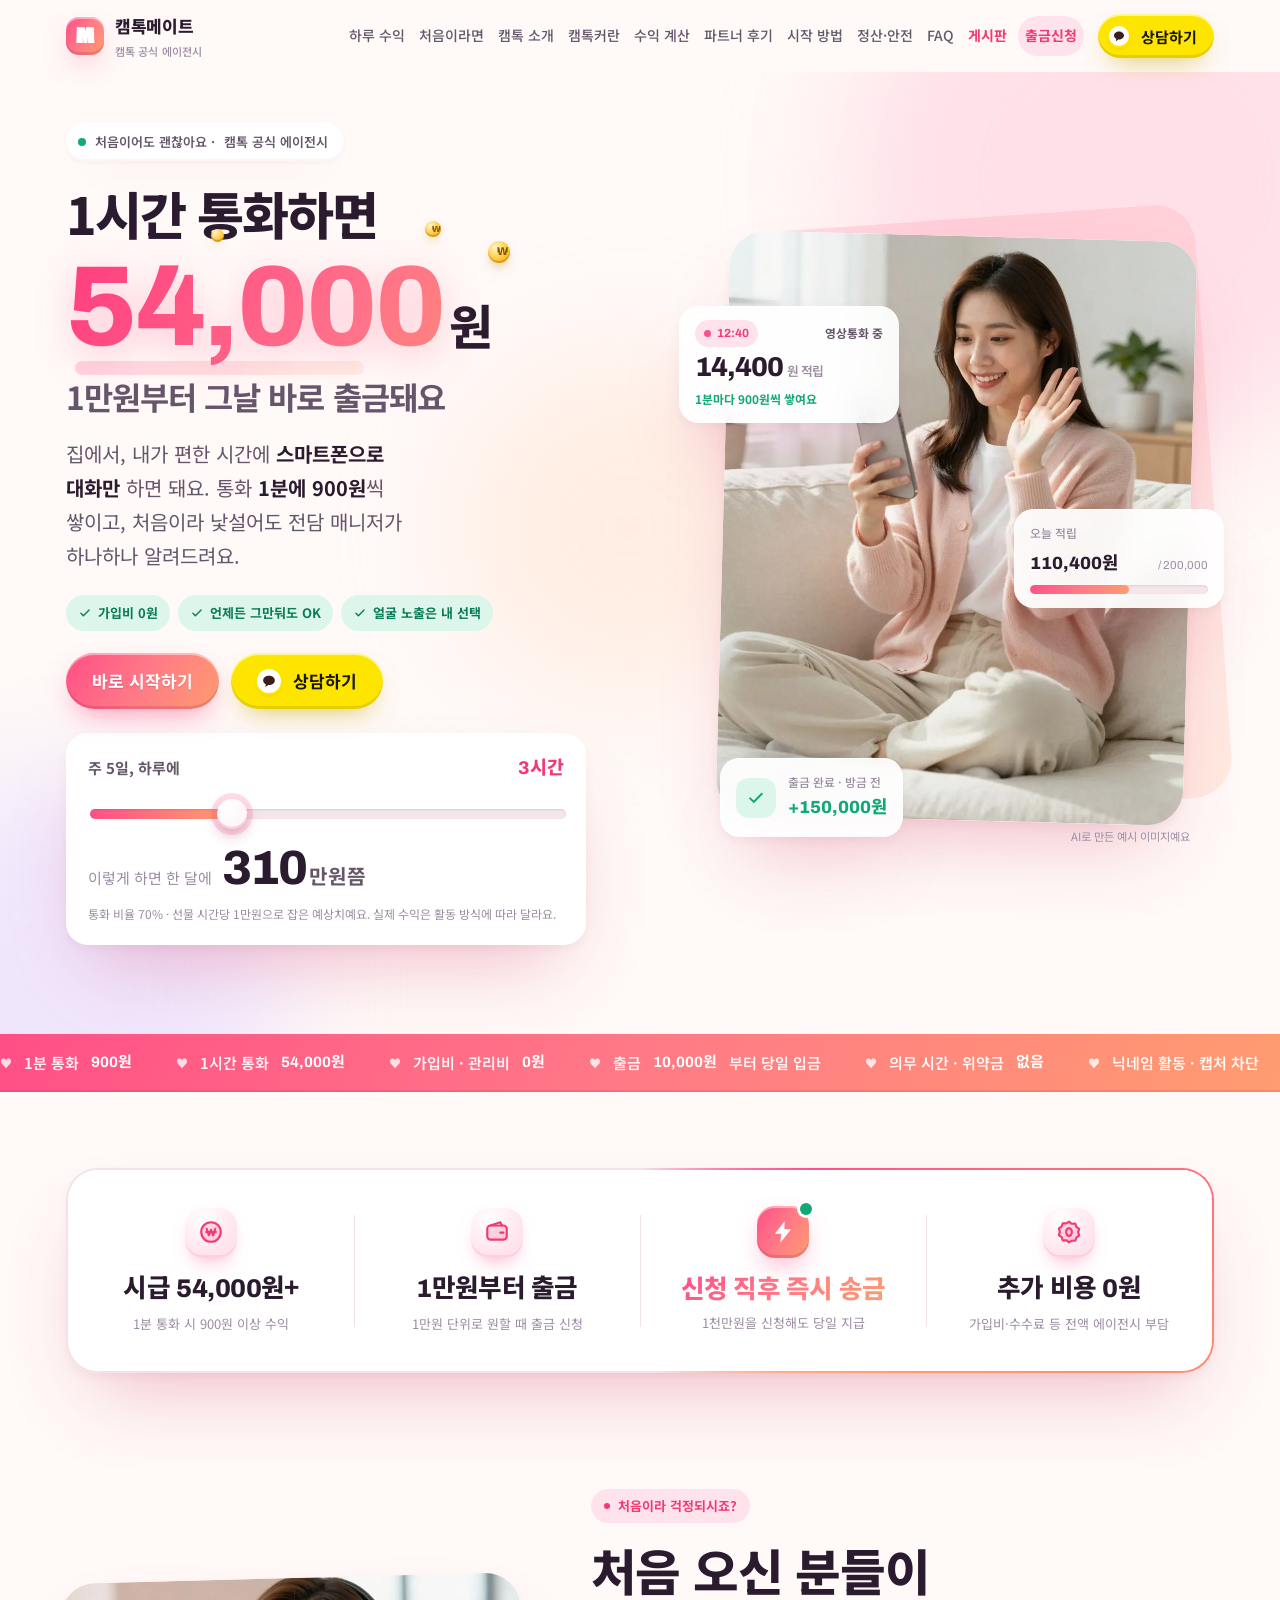
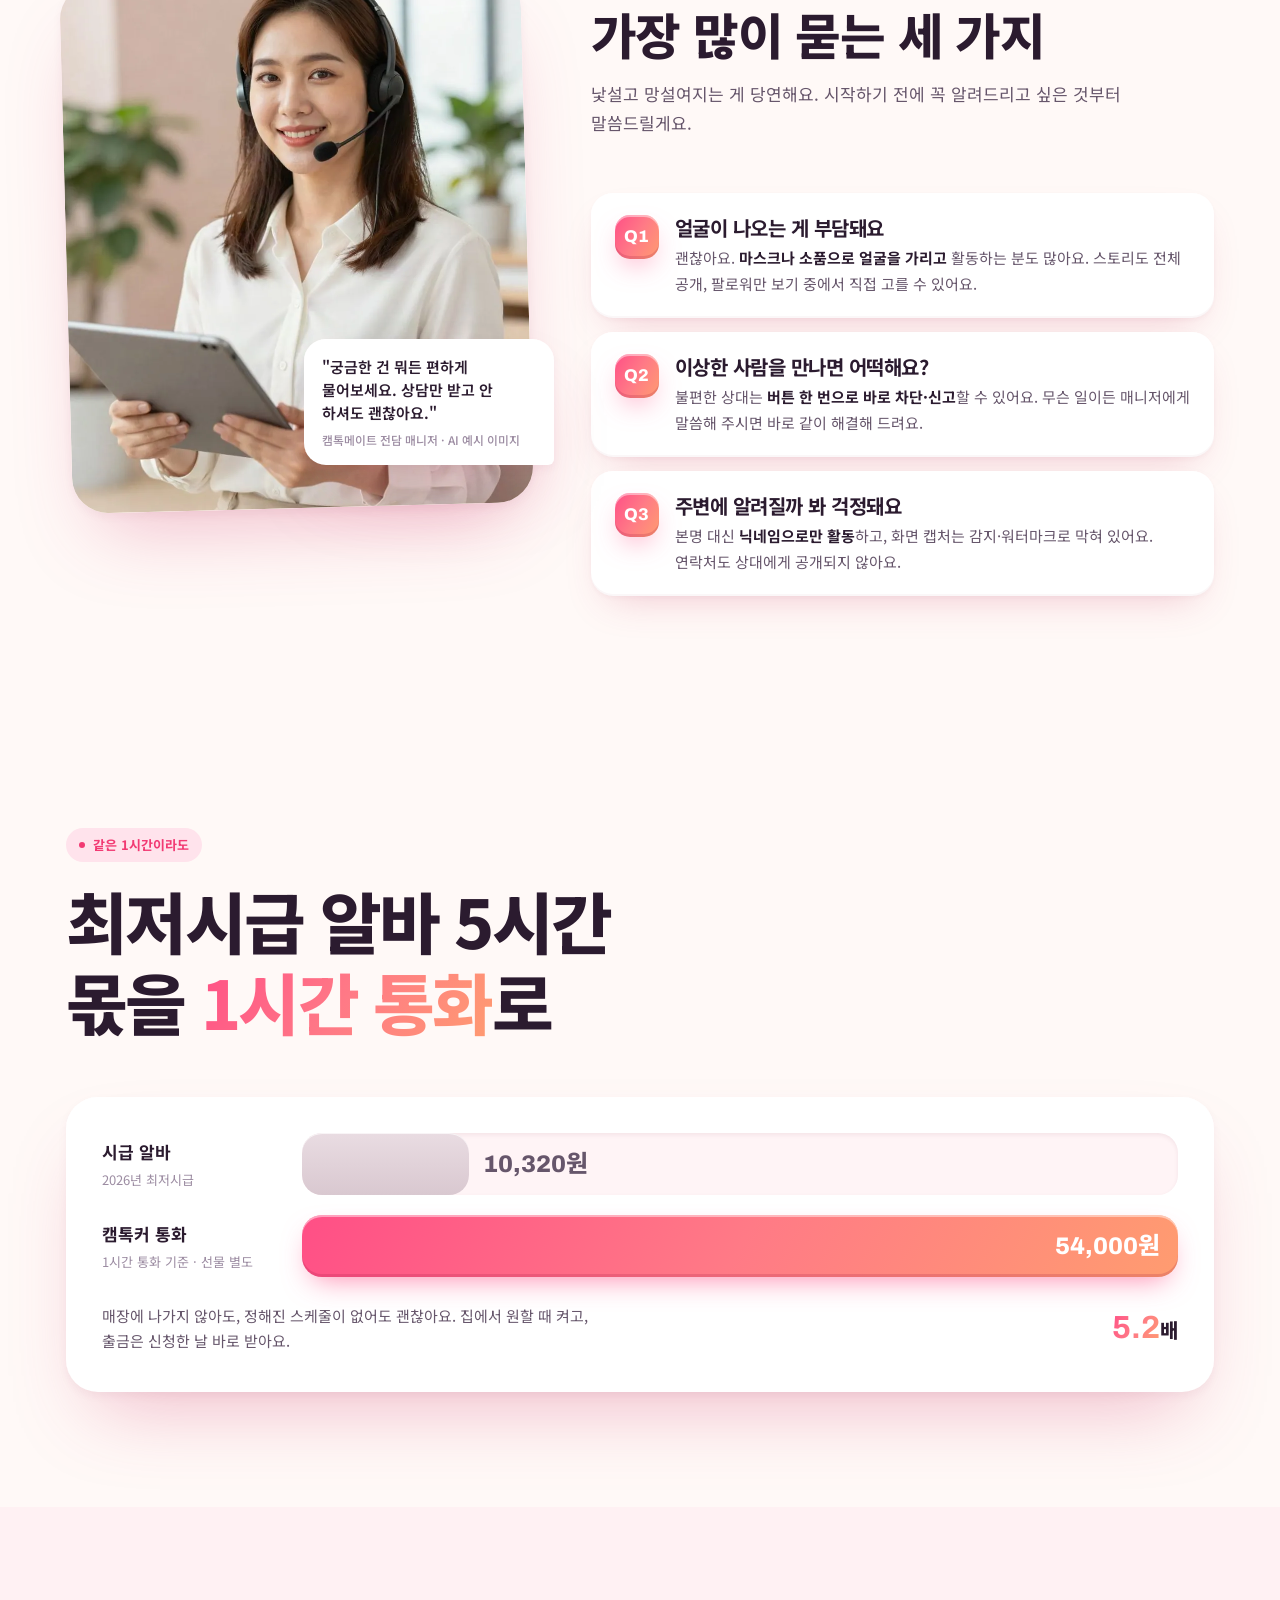
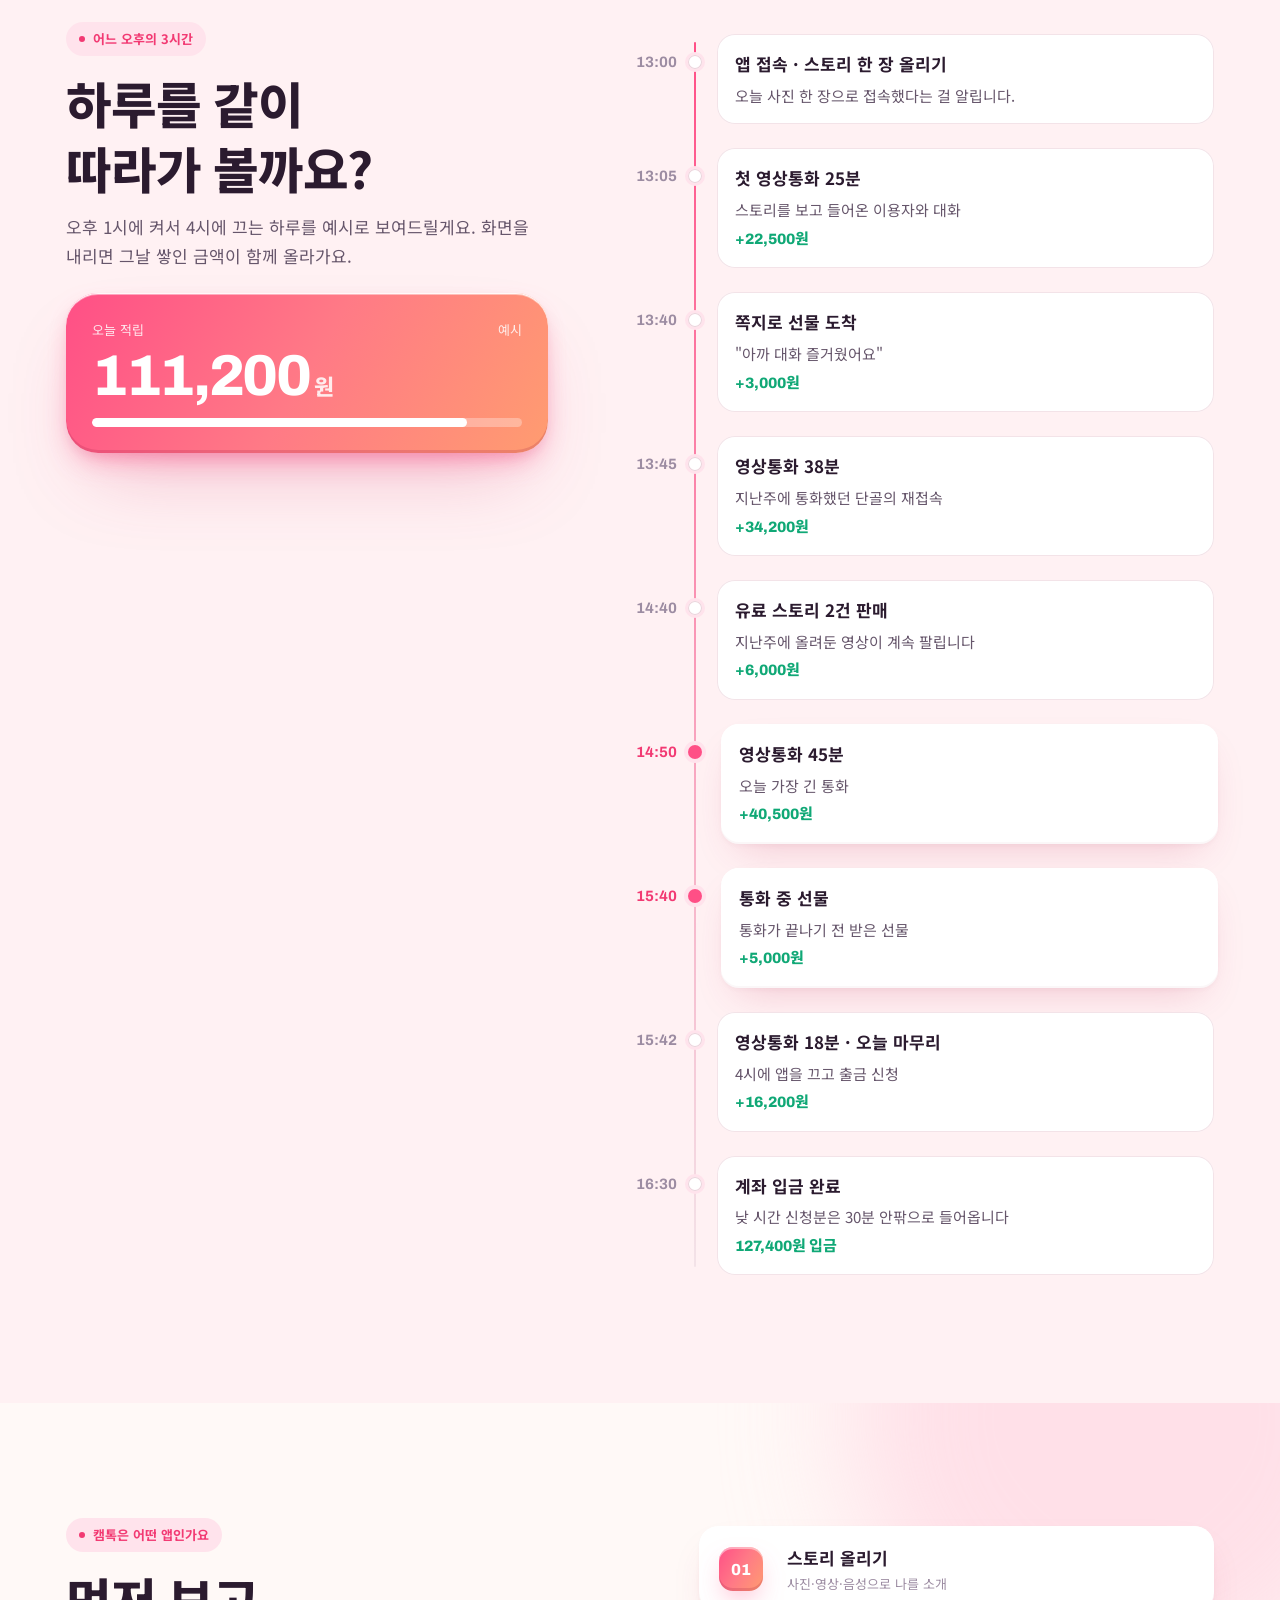
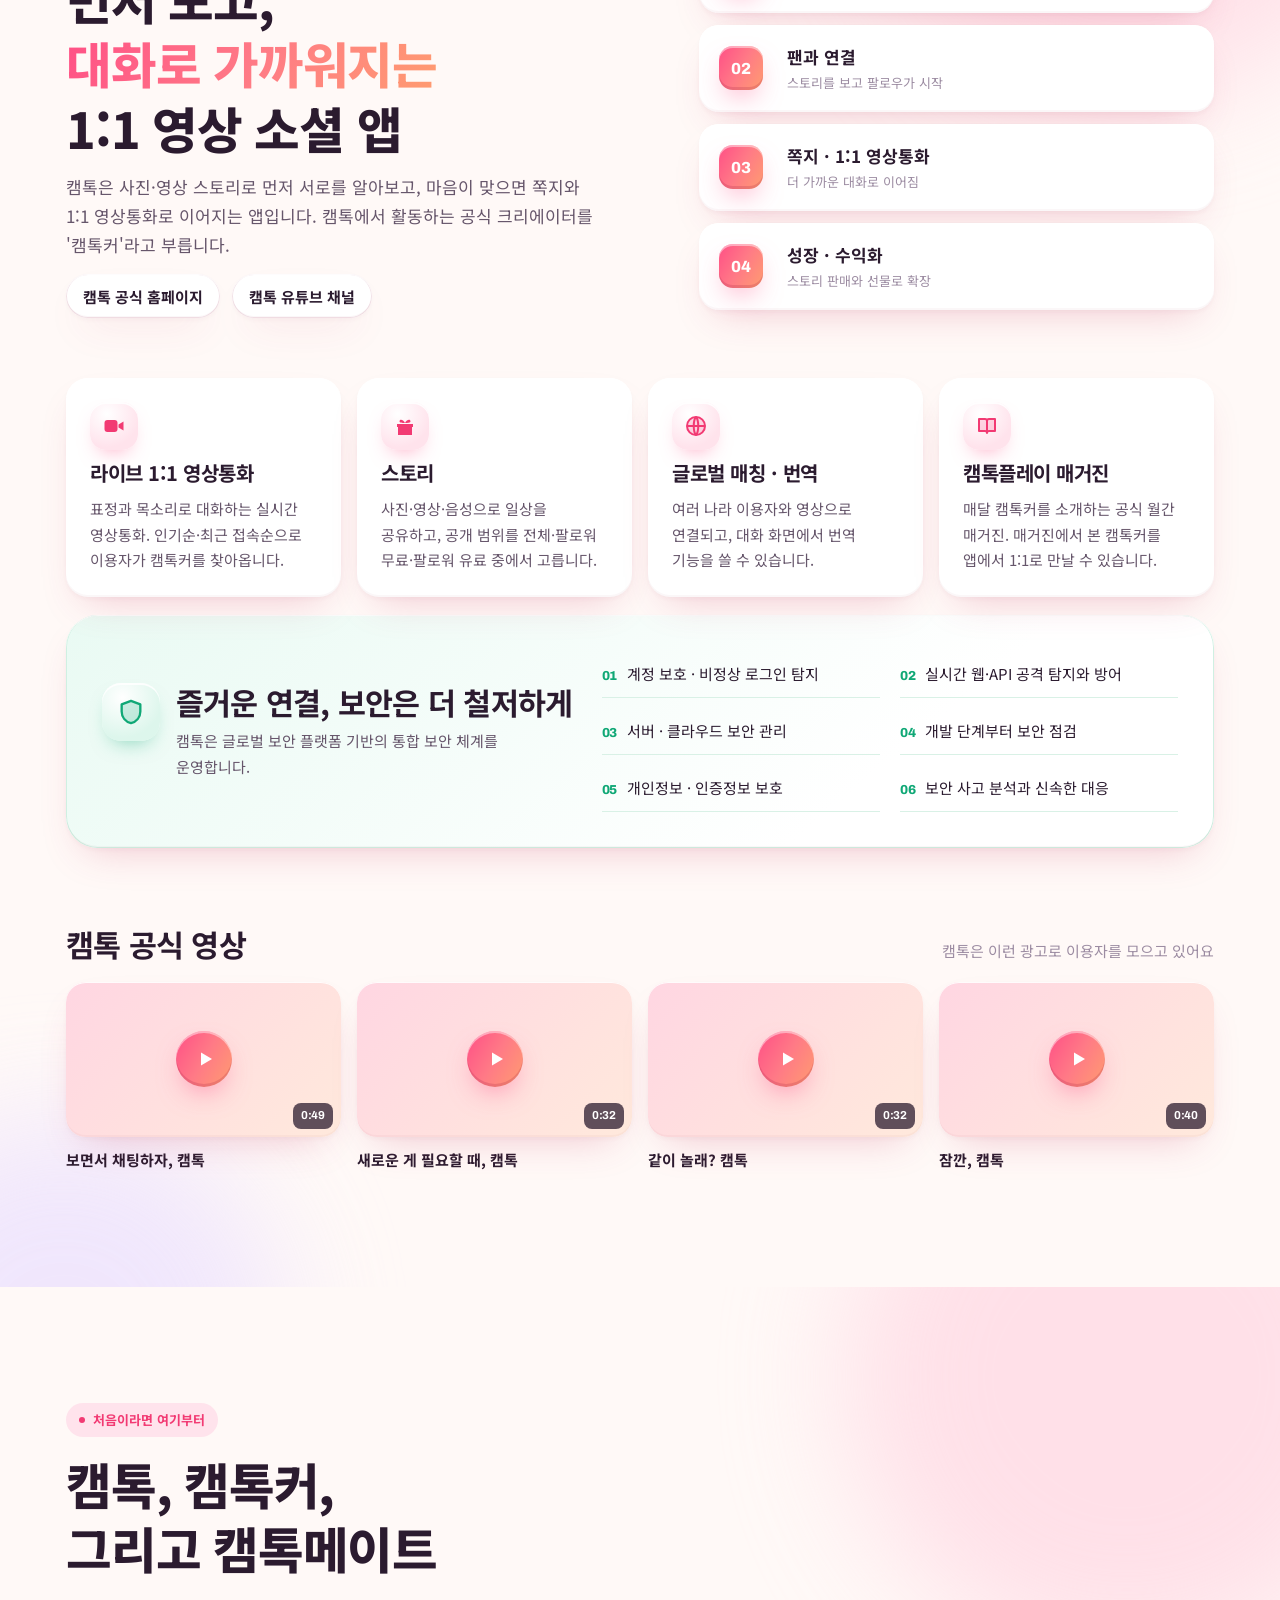
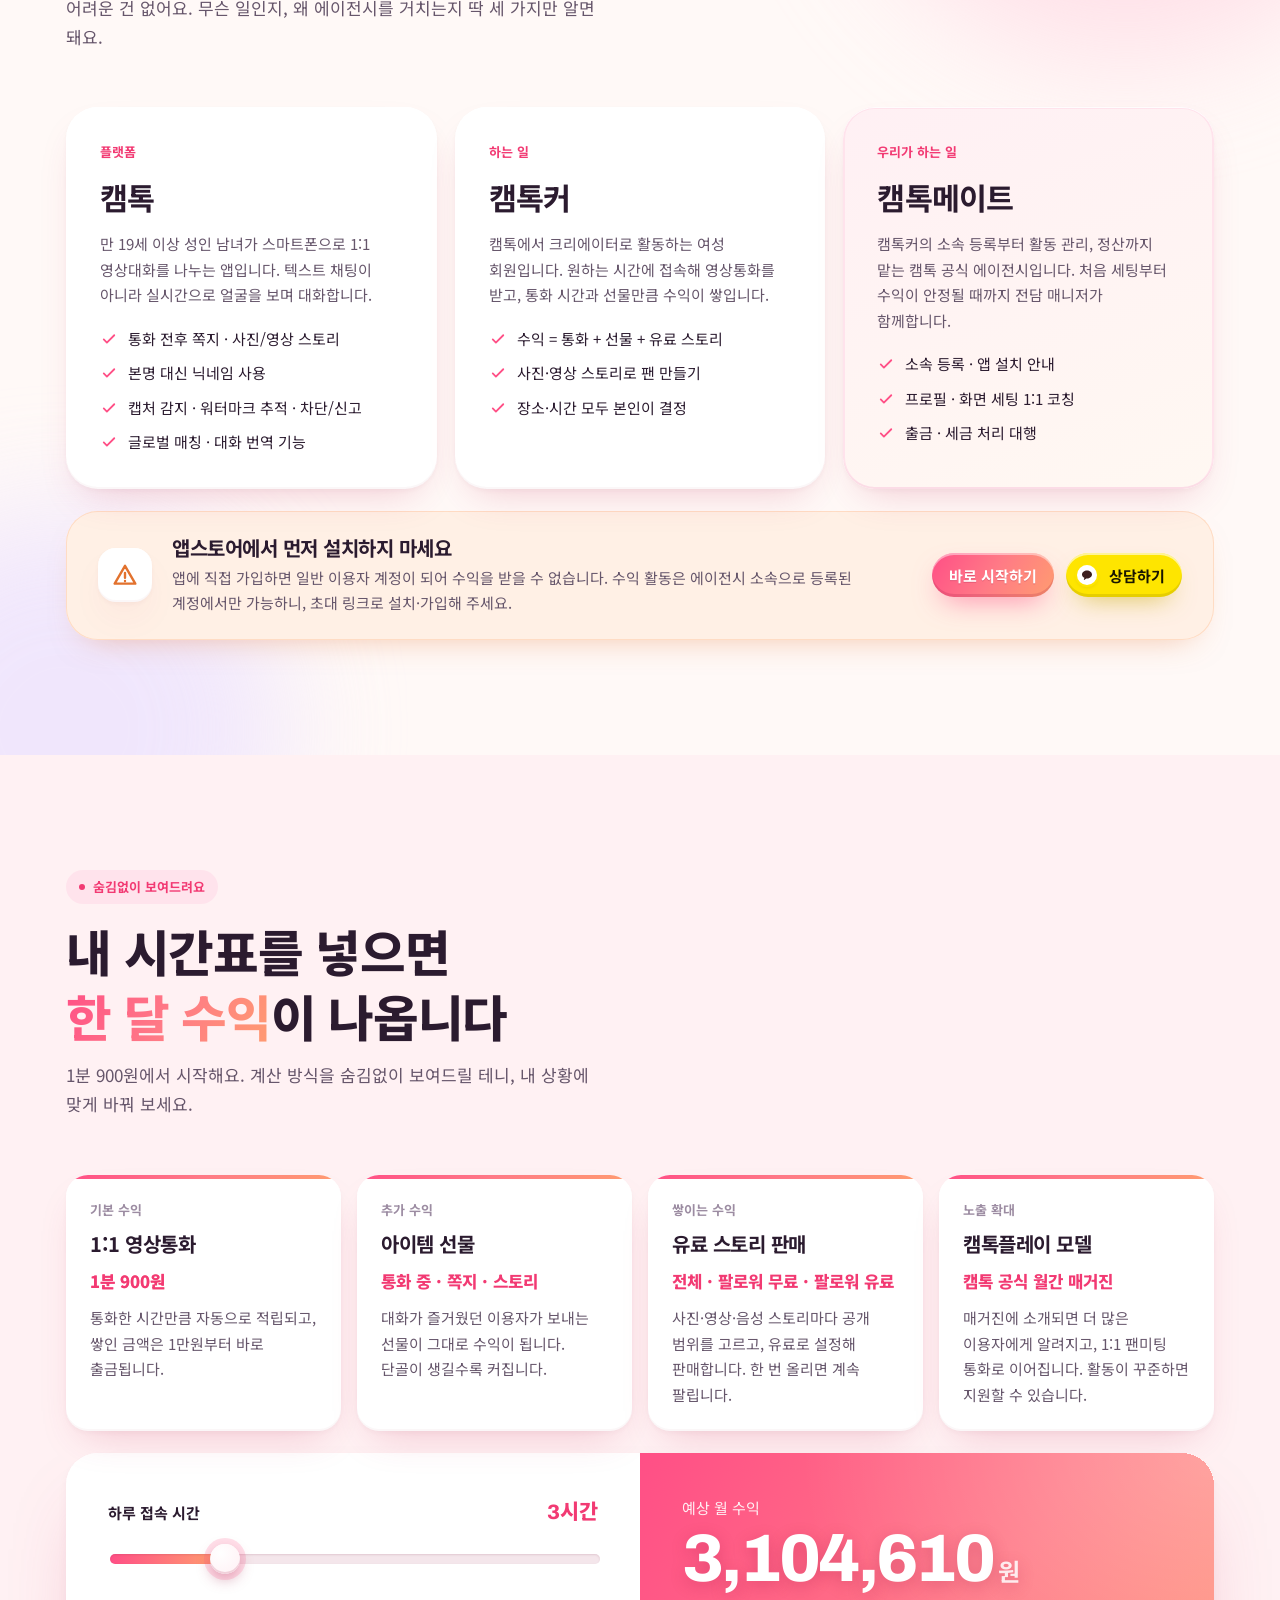
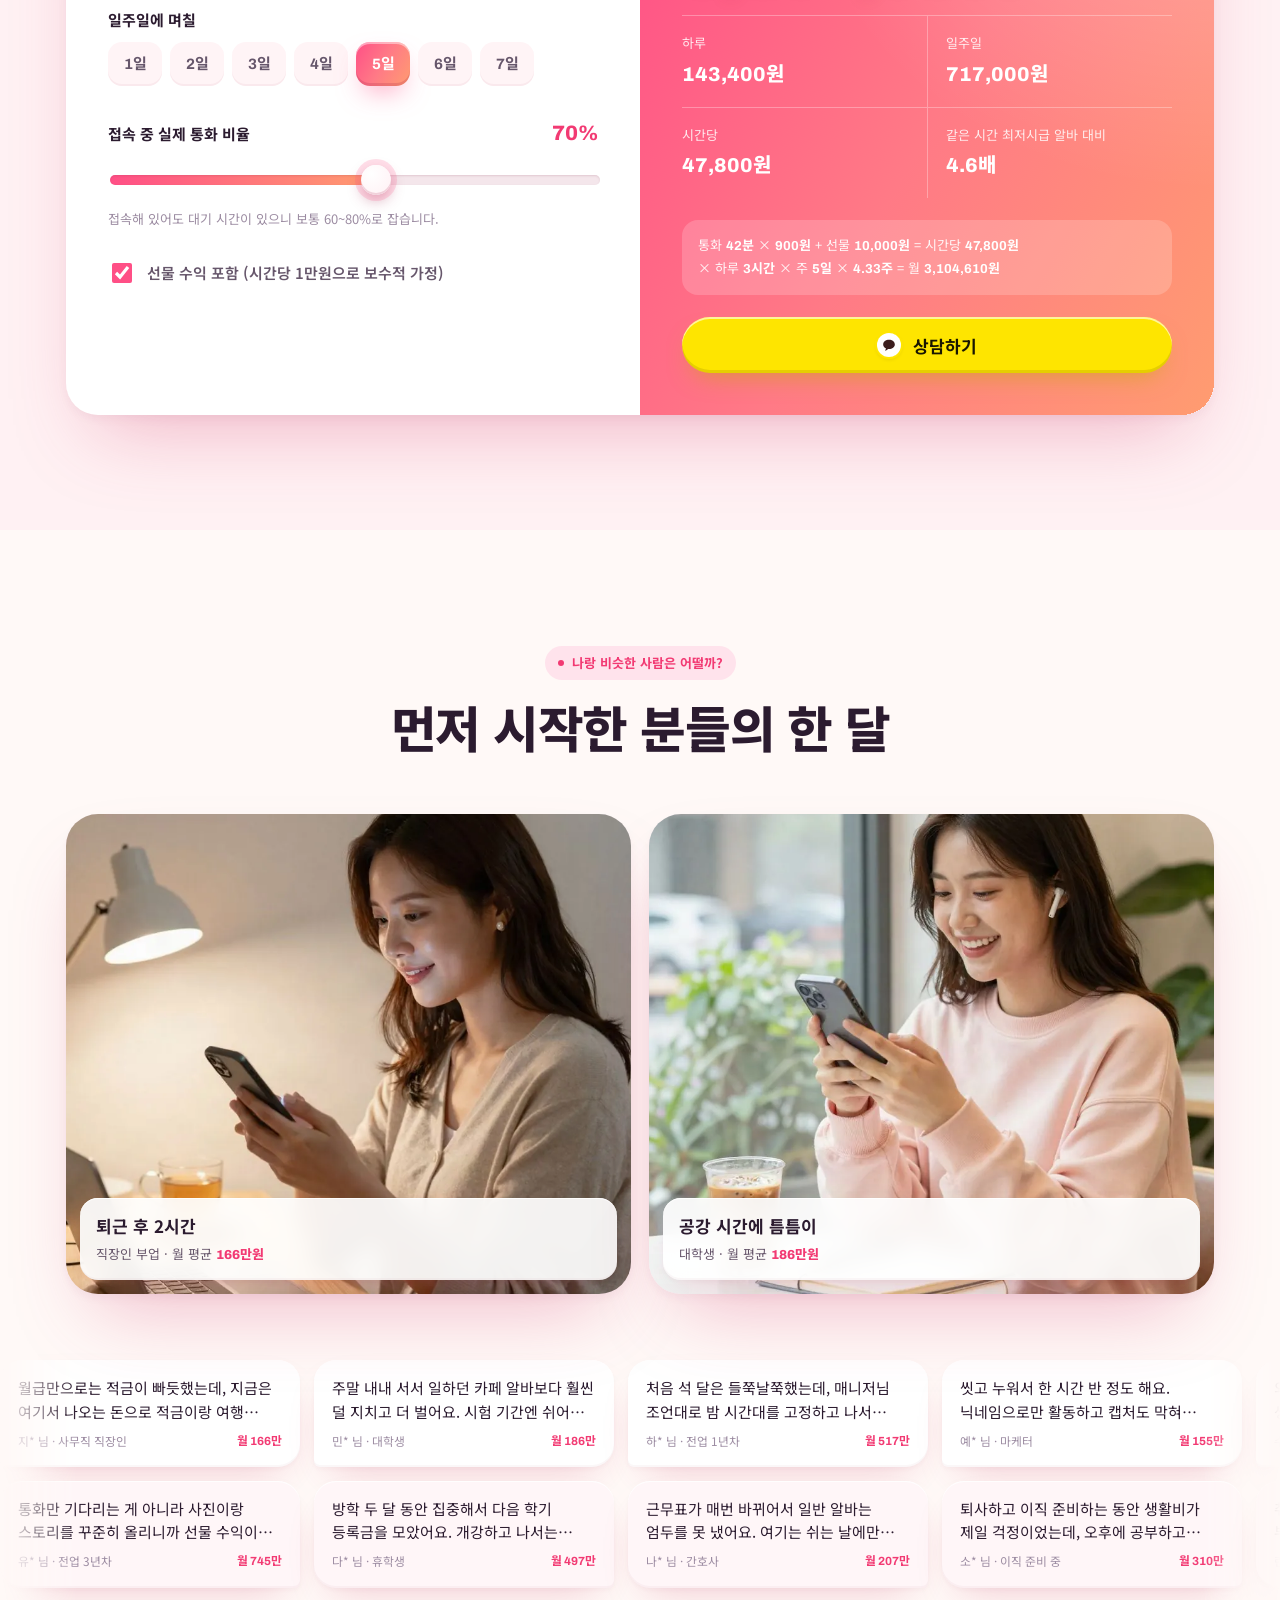
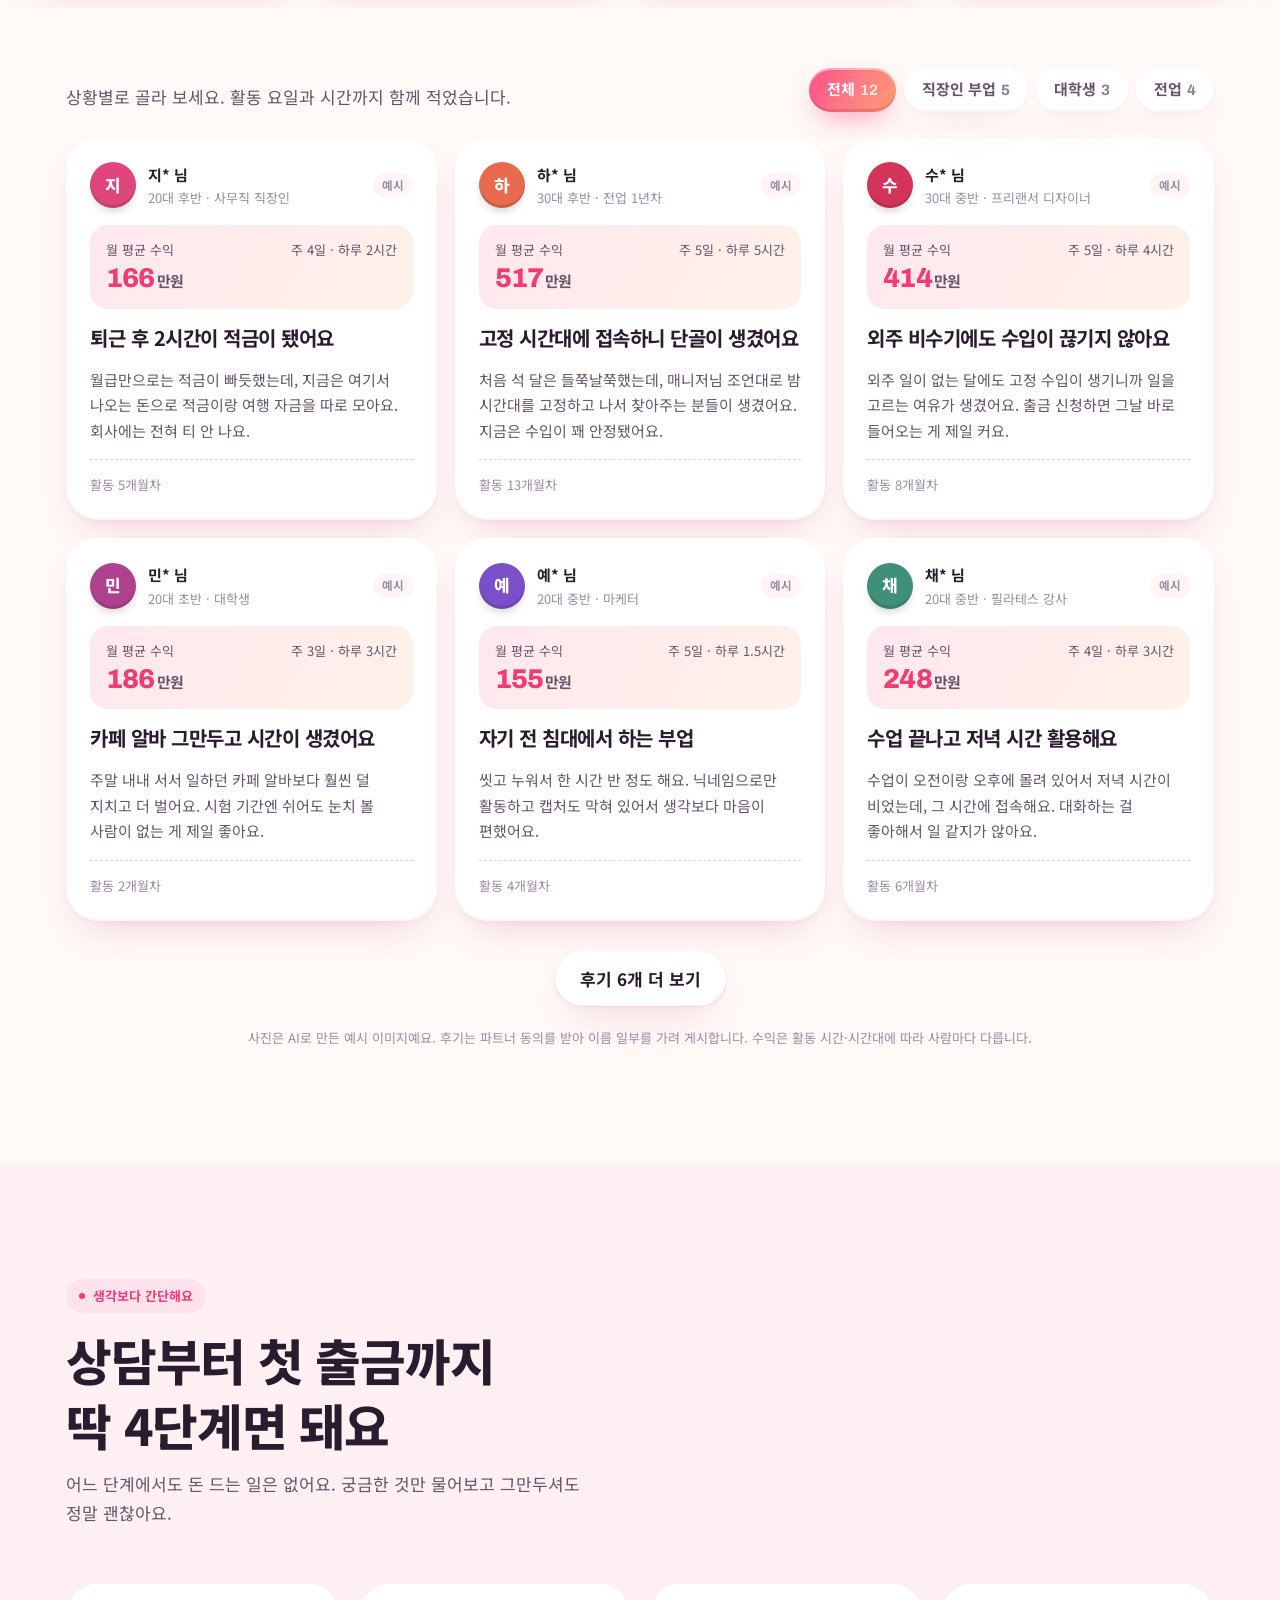
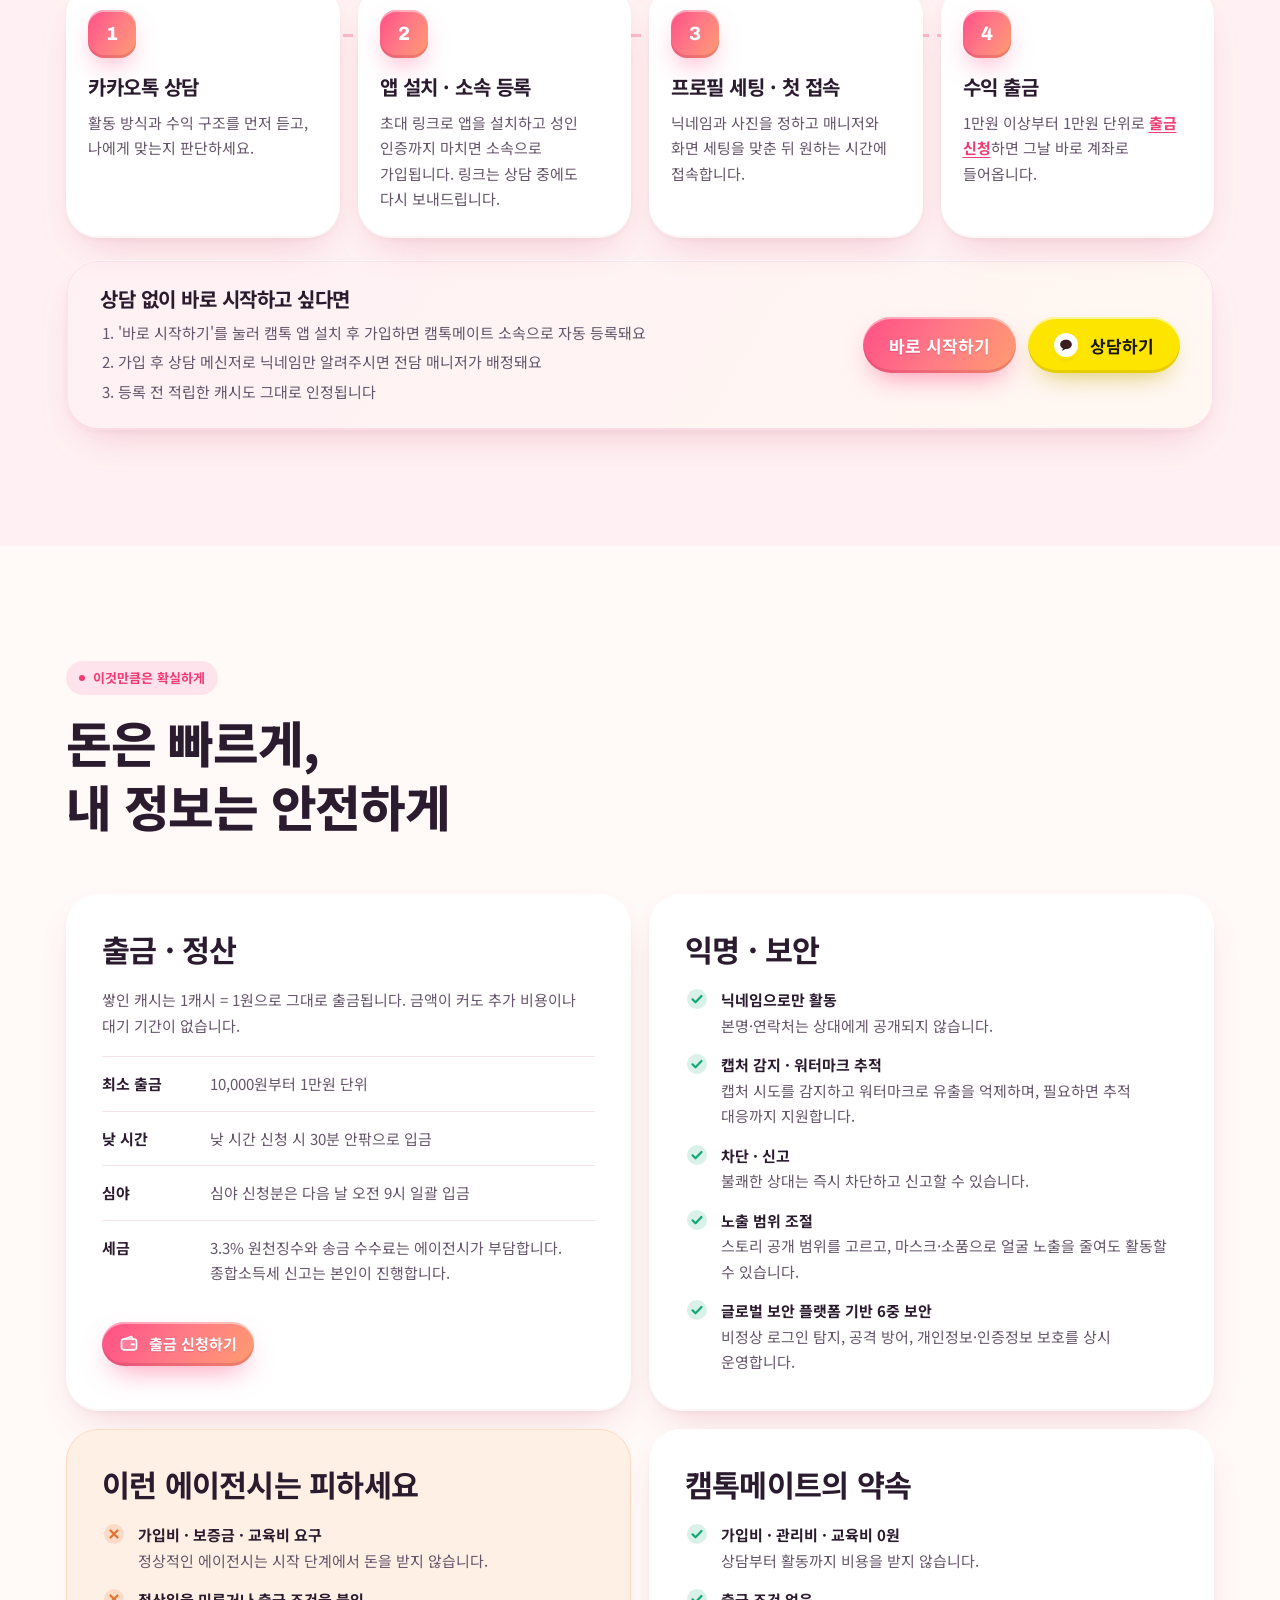
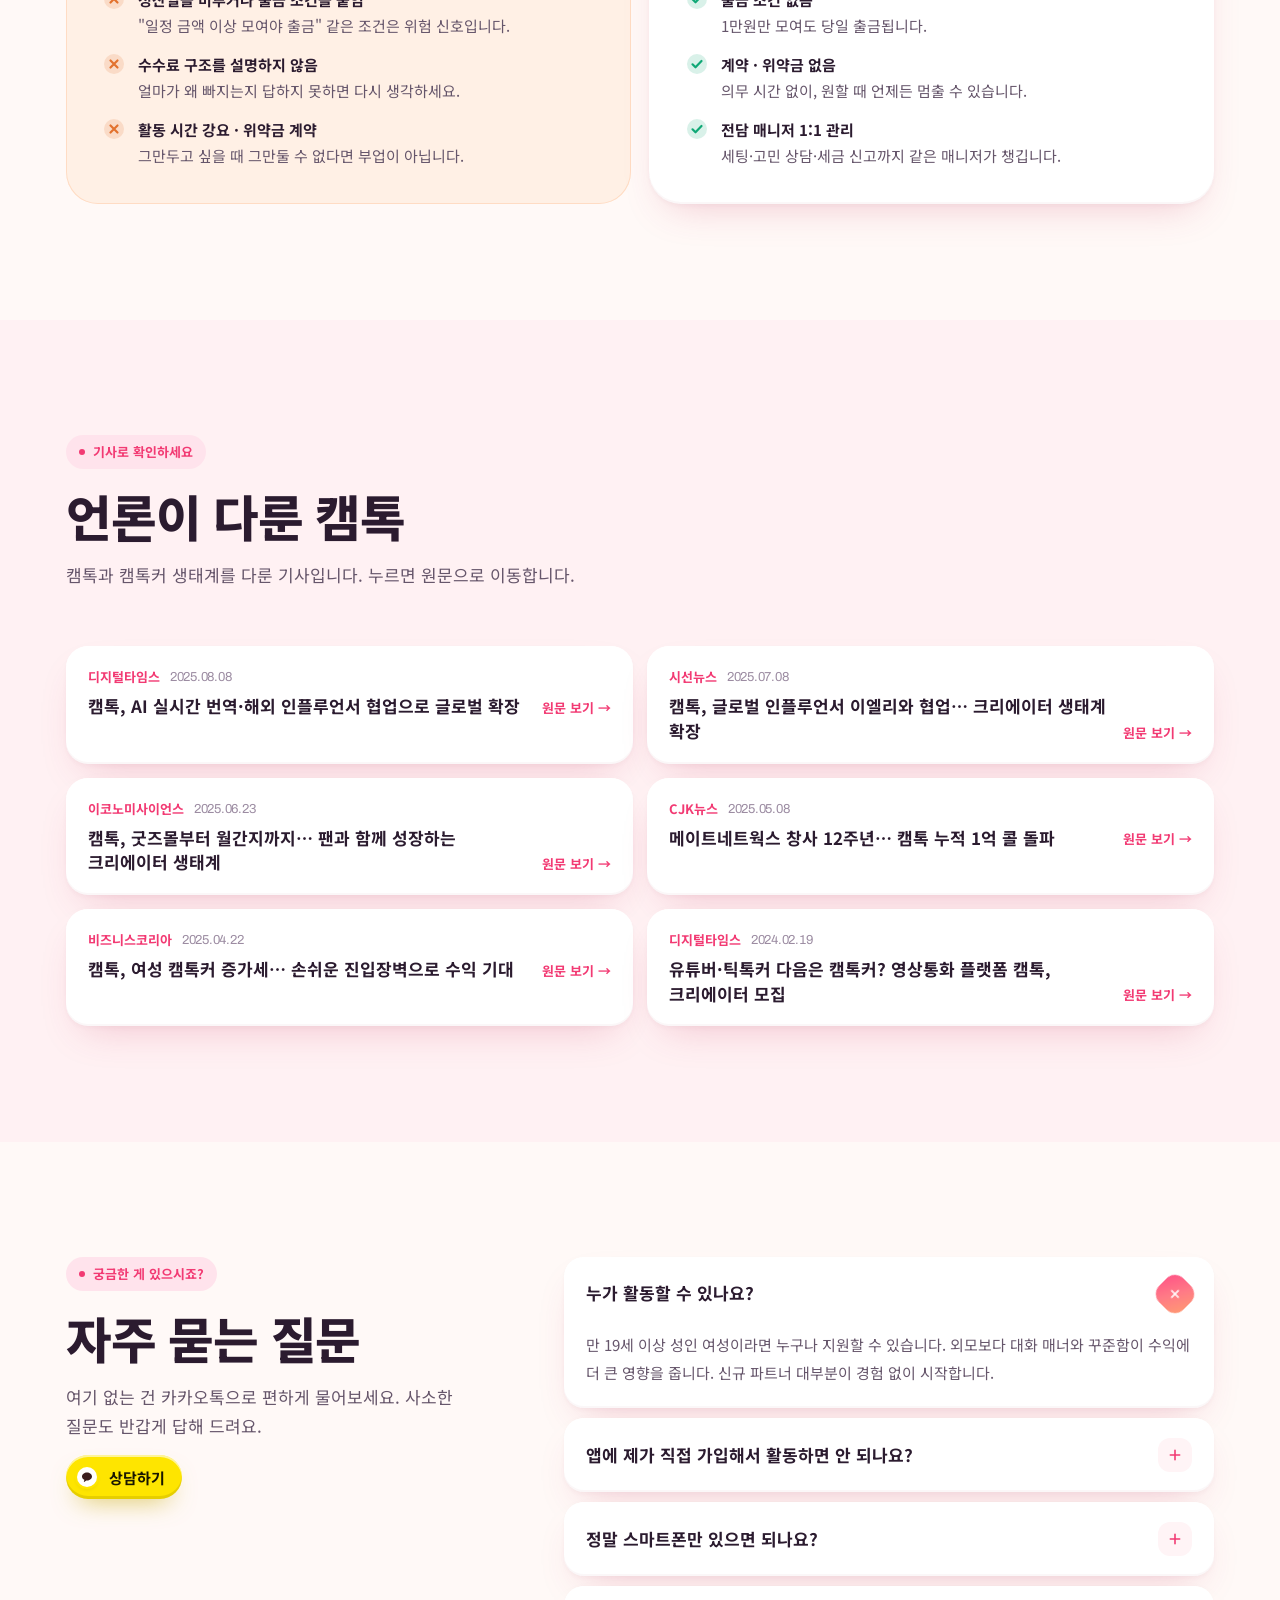
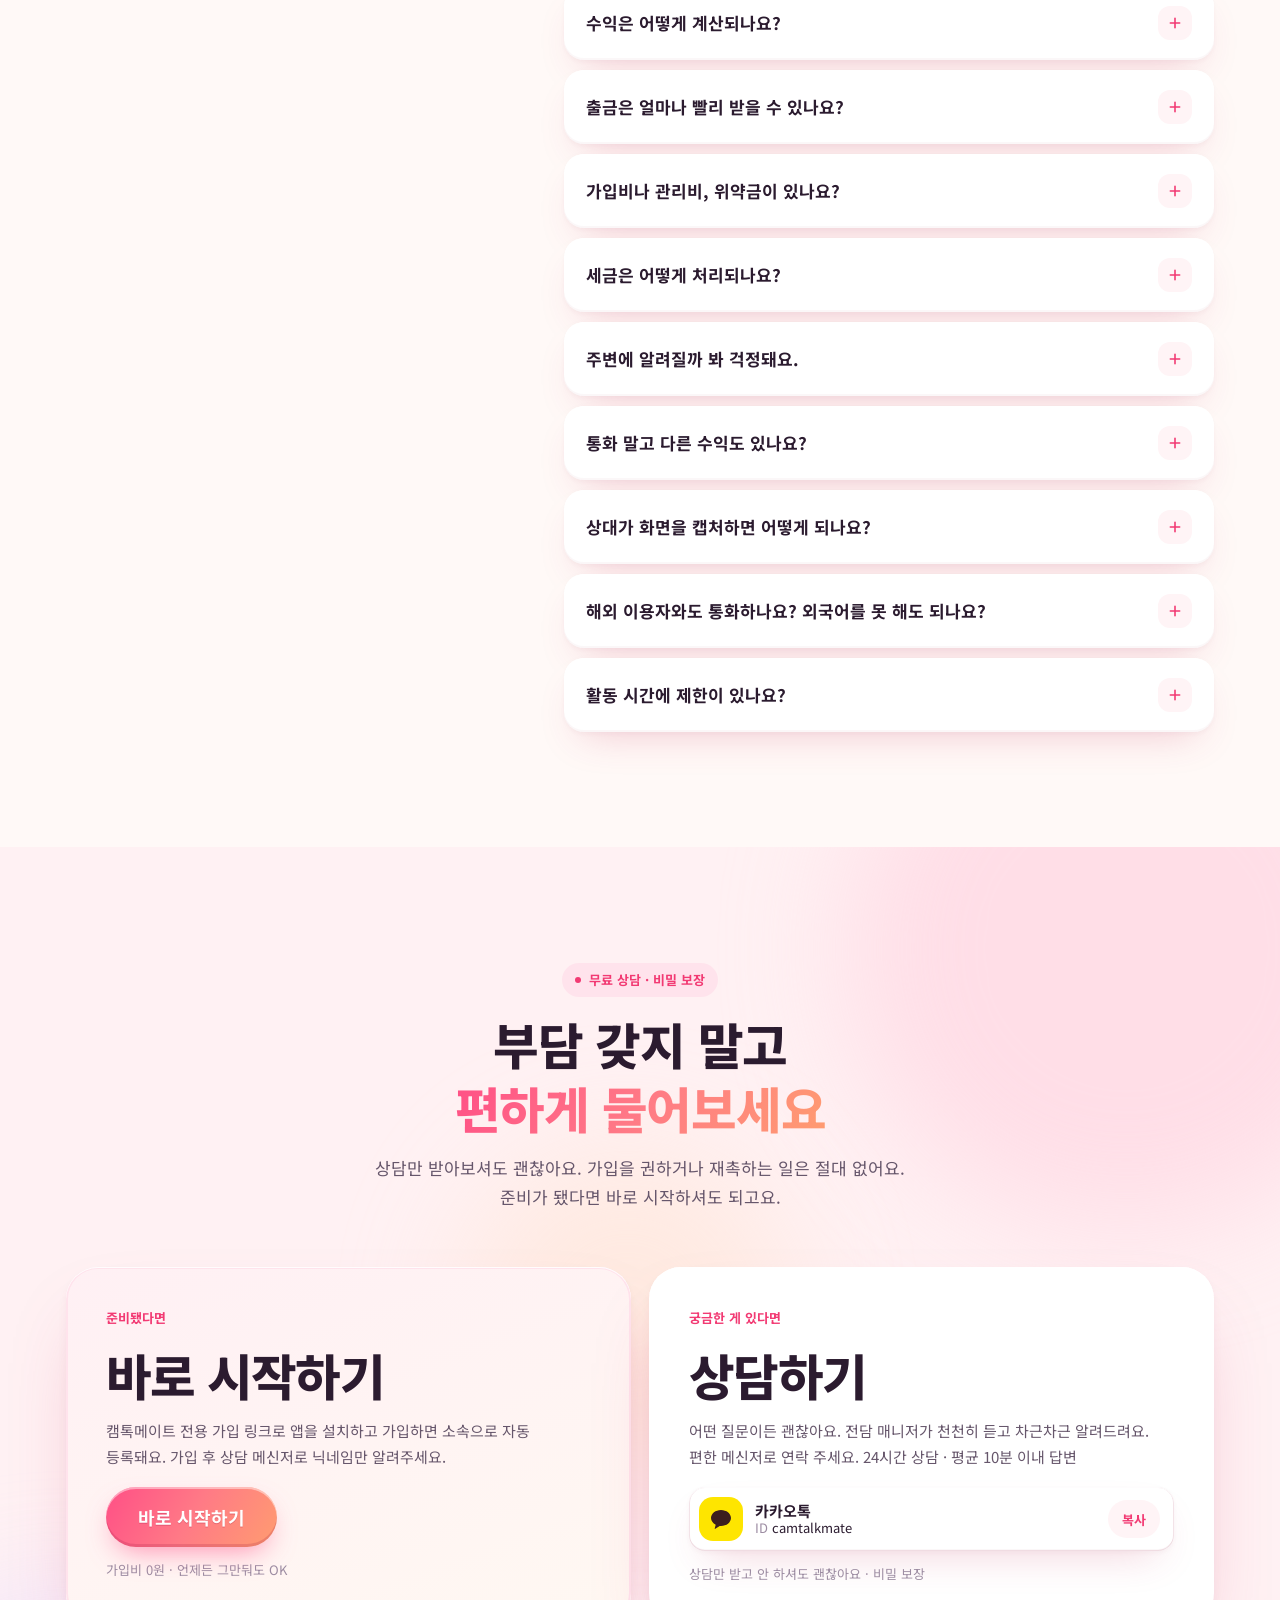
==== commit 1ee5453a: "모바일 하단 고정 버튼바 삭제 Co-Authored-By: Claude Opus 5.5 <noreply@anthropic.com> Claude-Session: https://cla" ====
--- a/index.html
+++ b/index.html
@@ -28,7 +28,7 @@
 <link rel="preconnect" href="https://fonts.googleapis.com">
 <link rel="preconnect" href="https://fonts.gstatic.com" crossorigin>
 <link rel="stylesheet" href="https://fonts.googleapis.com/css2?family=Archivo:wght@600;700;800&family=Gasoek+One&family=Noto+Sans+KR:wght@400;500;700;800&display=swap">
-<link rel="stylesheet" href="assets/css/site.css?v=912f4438">
+<link rel="stylesheet" href="assets/css/site.css?v=c6dd31ee">
 <script src="assets/js/config.js?v=27a8bd0d"></script>
 <script src="assets/js/tracking.js?v=4b3edc1f"></script>
 <script type="application/ld+json">
@@ -596,10 +596,6 @@
   </div>
 </footer>
 
-<div class="mcta">
-  <a class="btn btn--primary" data-href="invite">바로 시작하기</a>
-  <a class="btn btn--kakao" data-consult><span class="chs" aria-hidden="true"><i class="chs-k"><svg><use href="#i-kakao"/></svg></i><i class="chs-l"><svg><use href="#i-line"/></svg></i><i class="chs-t"><svg><use href="#i-telegram"/></svg></i></span>상담하기</a>
-</div>
 
 <script src="assets/js/content.js?v=392cc423"></script>
 <script src="assets/js/site.js?v=b12b4f8b"></script>
--- a/assets/css/site.css
+++ b/assets/css/site.css
@@ -503,7 +503,7 @@
 @media (max-width: 520px) { .form-grid { grid-template-columns: 1fr; } }
 
 /* ---------- footer ---------- */
-.site-footer { padding-block: 56px calc(56px + 84px); font-size: var(--t-xs); color: var(--ink-3); background: #FBEFF2; }
+.site-footer { padding-block: 56px; font-size: var(--t-xs); color: var(--ink-3); background: #FBEFF2; }
 .site-footer .wrap { display: grid; gap: 20px; }
 .foot-top { display: flex; flex-wrap: wrap; justify-content: space-between; gap: 16px; align-items: center; }
 .foot-links { display: flex; flex-wrap: wrap; gap: 6px 18px; }
@@ -514,9 +514,6 @@
 @media (min-width: 761px) { .site-footer { padding-bottom: 56px; } }
 
 /* ---------- mobile CTA ---------- */
-.mcta { position: fixed; left: 0; right: 0; bottom: 0; z-index: 55; display: none; gap: 8px; padding: 10px var(--gutter-r) calc(10px + env(safe-area-inset-bottom, 0px)) var(--gutter-l); background: rgba(255,249,247,.92); backdrop-filter: blur(14px); -webkit-backdrop-filter: blur(14px); box-shadow: 0 -10px 30px -18px rgba(120,40,70,.35); }
-.mcta .btn { flex: 1; min-height: 52px; padding: 0 12px; }
-@media (max-width: 760px) { .mcta { display: flex; } }
 .toast { position: fixed; left: 50%; bottom: calc(96px + env(safe-area-inset-bottom, 0px)); transform: translateX(-50%); z-index: 70; padding: 12px 20px; border-radius: 999px; background: var(--ink); color: #fff; font-size: var(--t-s); font-weight: 600; box-shadow: var(--shadow); }
 
 /* ---------- 캠톡 소개 ---------- */
@@ -866,6 +863,4 @@
   .site-header .wrap { gap: 10px; }
 }
 /* Netlify 배지가 있을 때: 하단 버튼바를 배지 위로 올리고, 배지는 바 아래 띠에 위치 */
-html.has-nl-badge .mcta { padding-bottom: calc(10px + 64px + env(safe-area-inset-bottom, 0px)); }
-html.has-nl-badge .site-footer { padding-bottom: calc(56px + 84px + 64px); }
-@media (min-width: 761px) { html.has-nl-badge .site-footer { padding-bottom: calc(56px + 84px); } }
+html.has-nl-badge .site-footer { padding-bottom: calc(56px + 64px); }
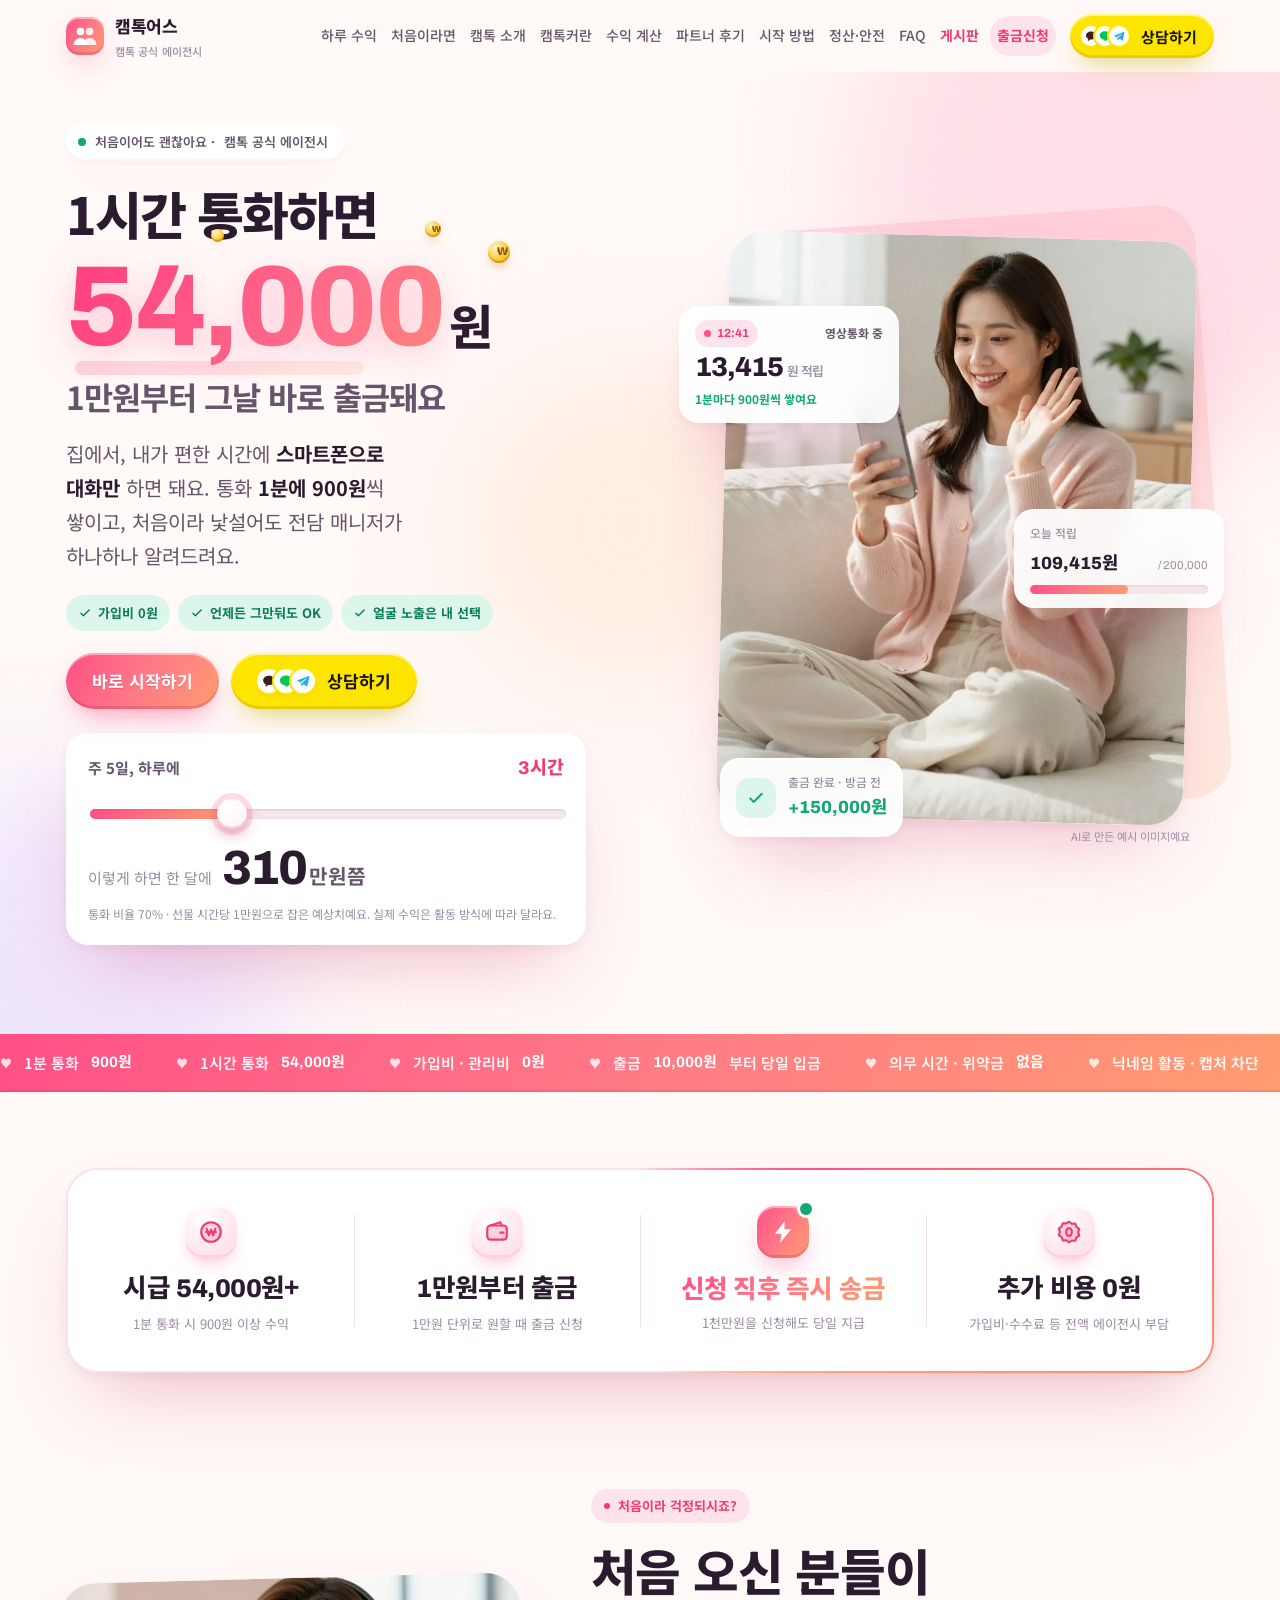
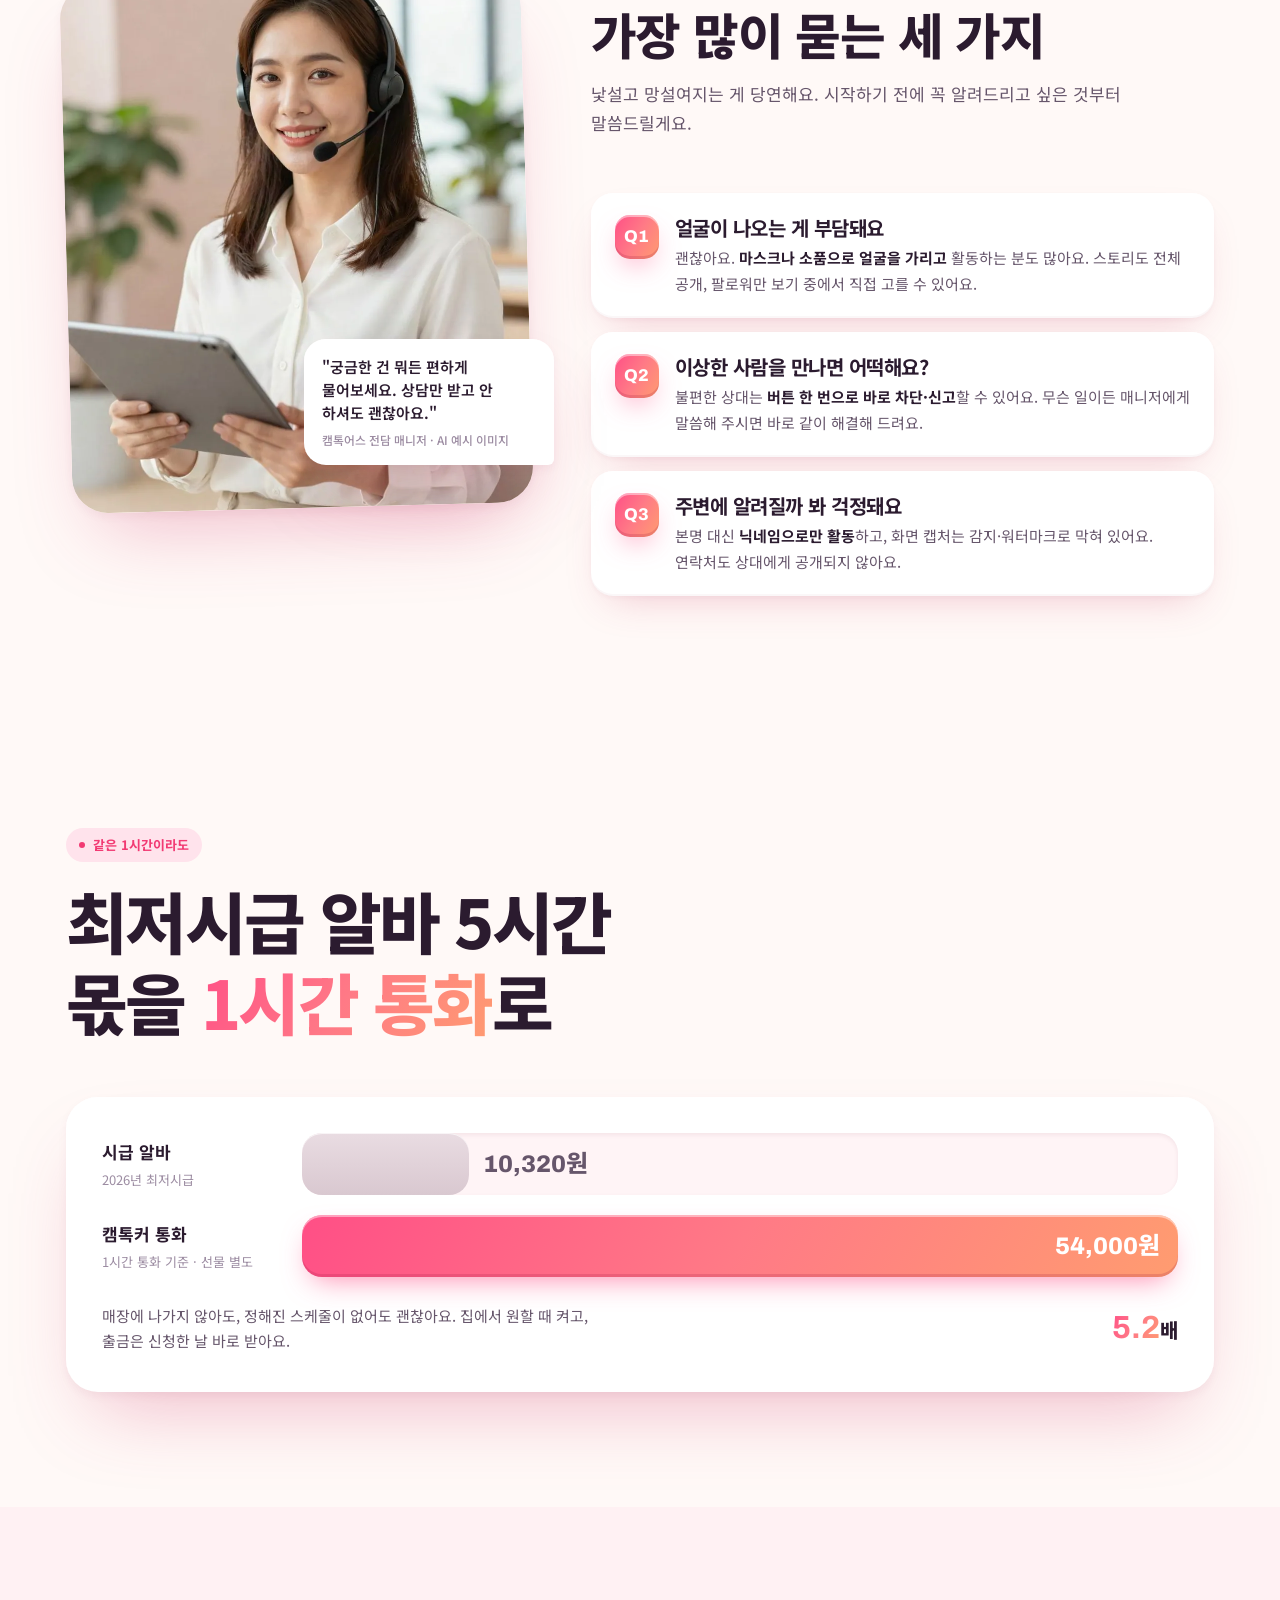
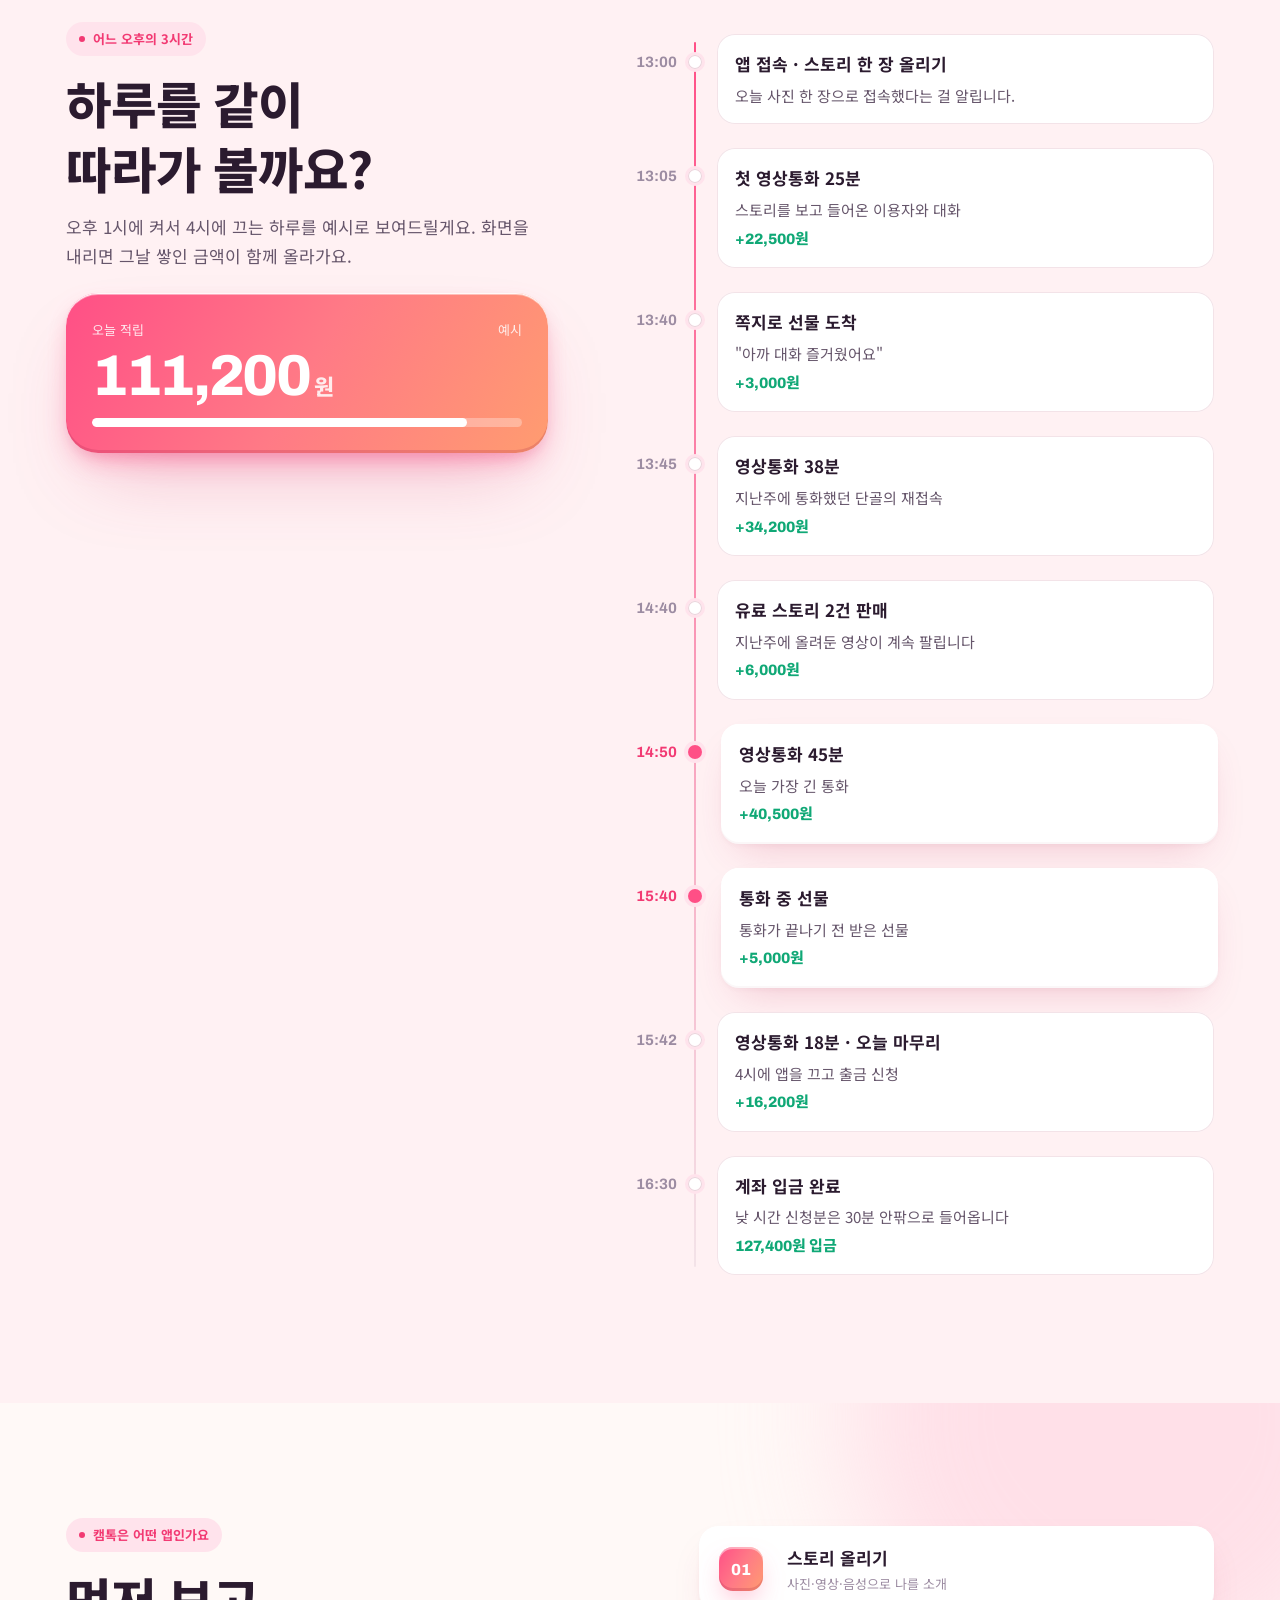
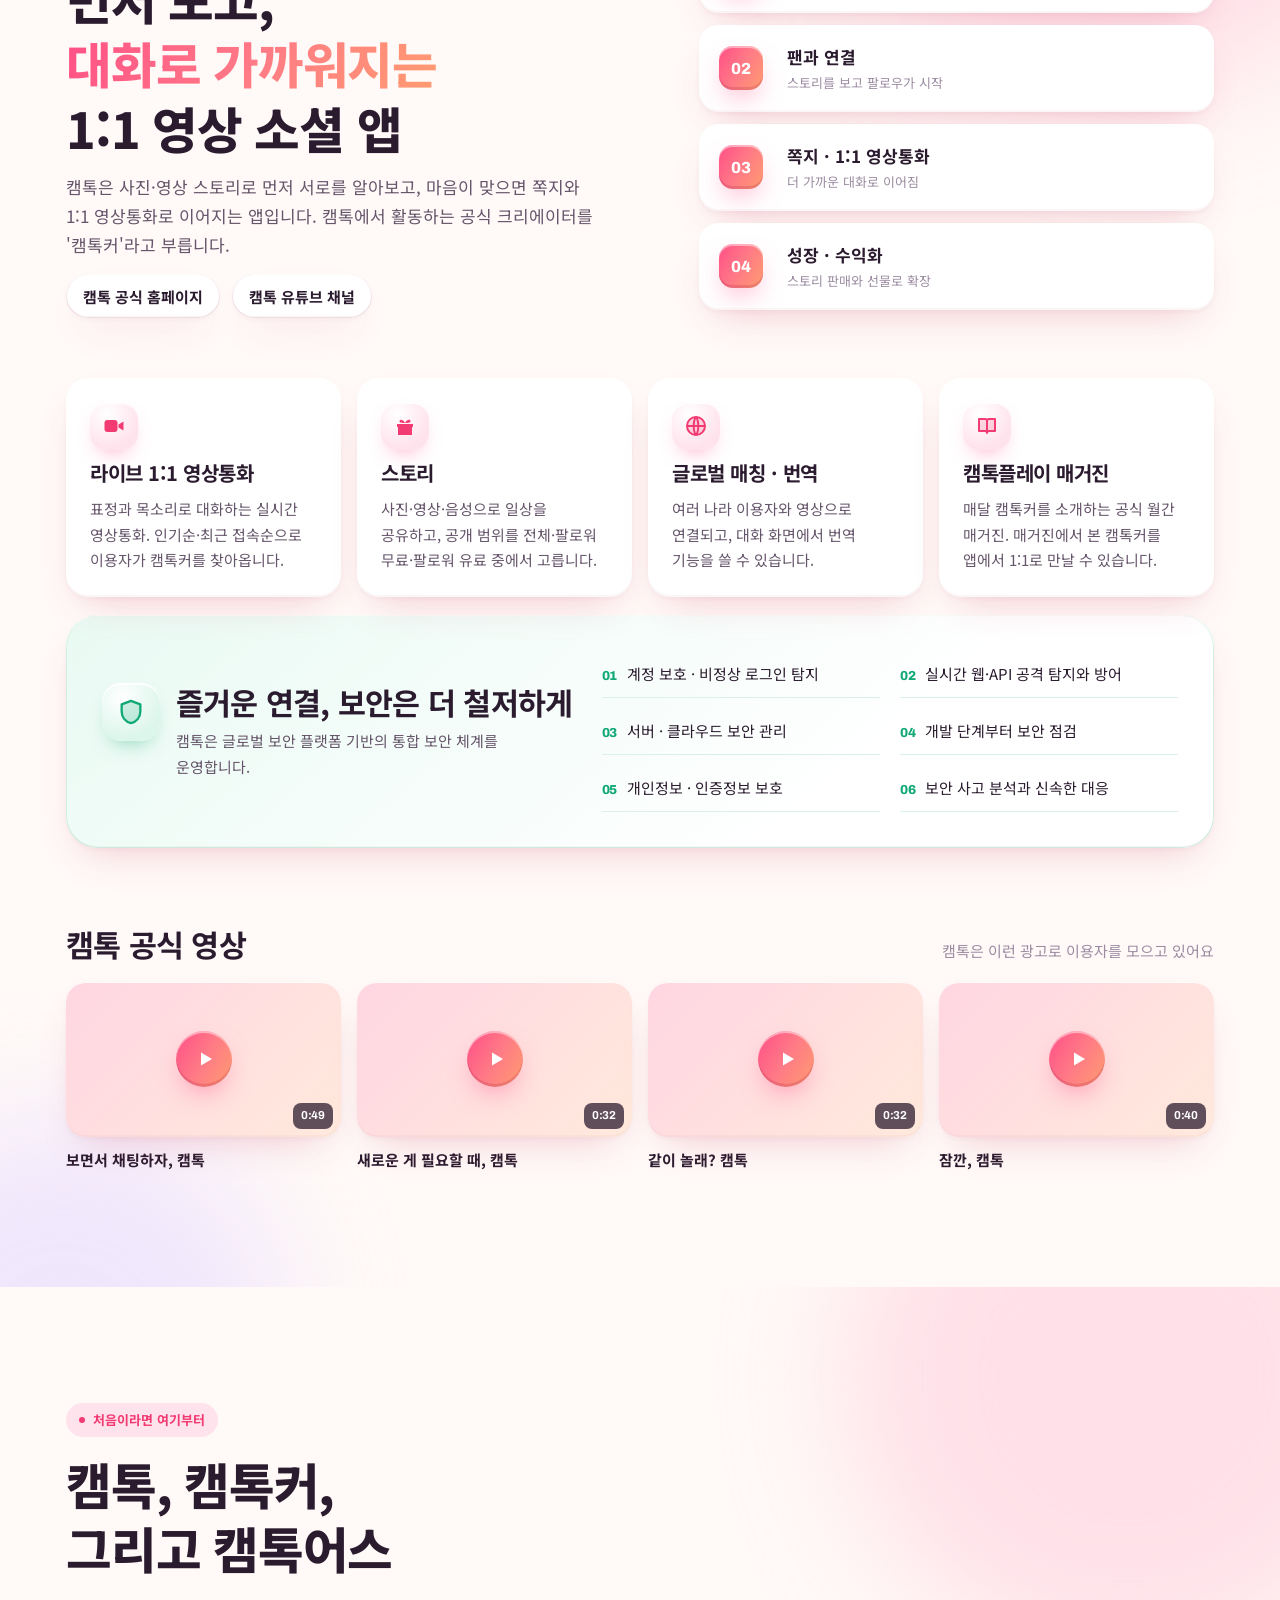
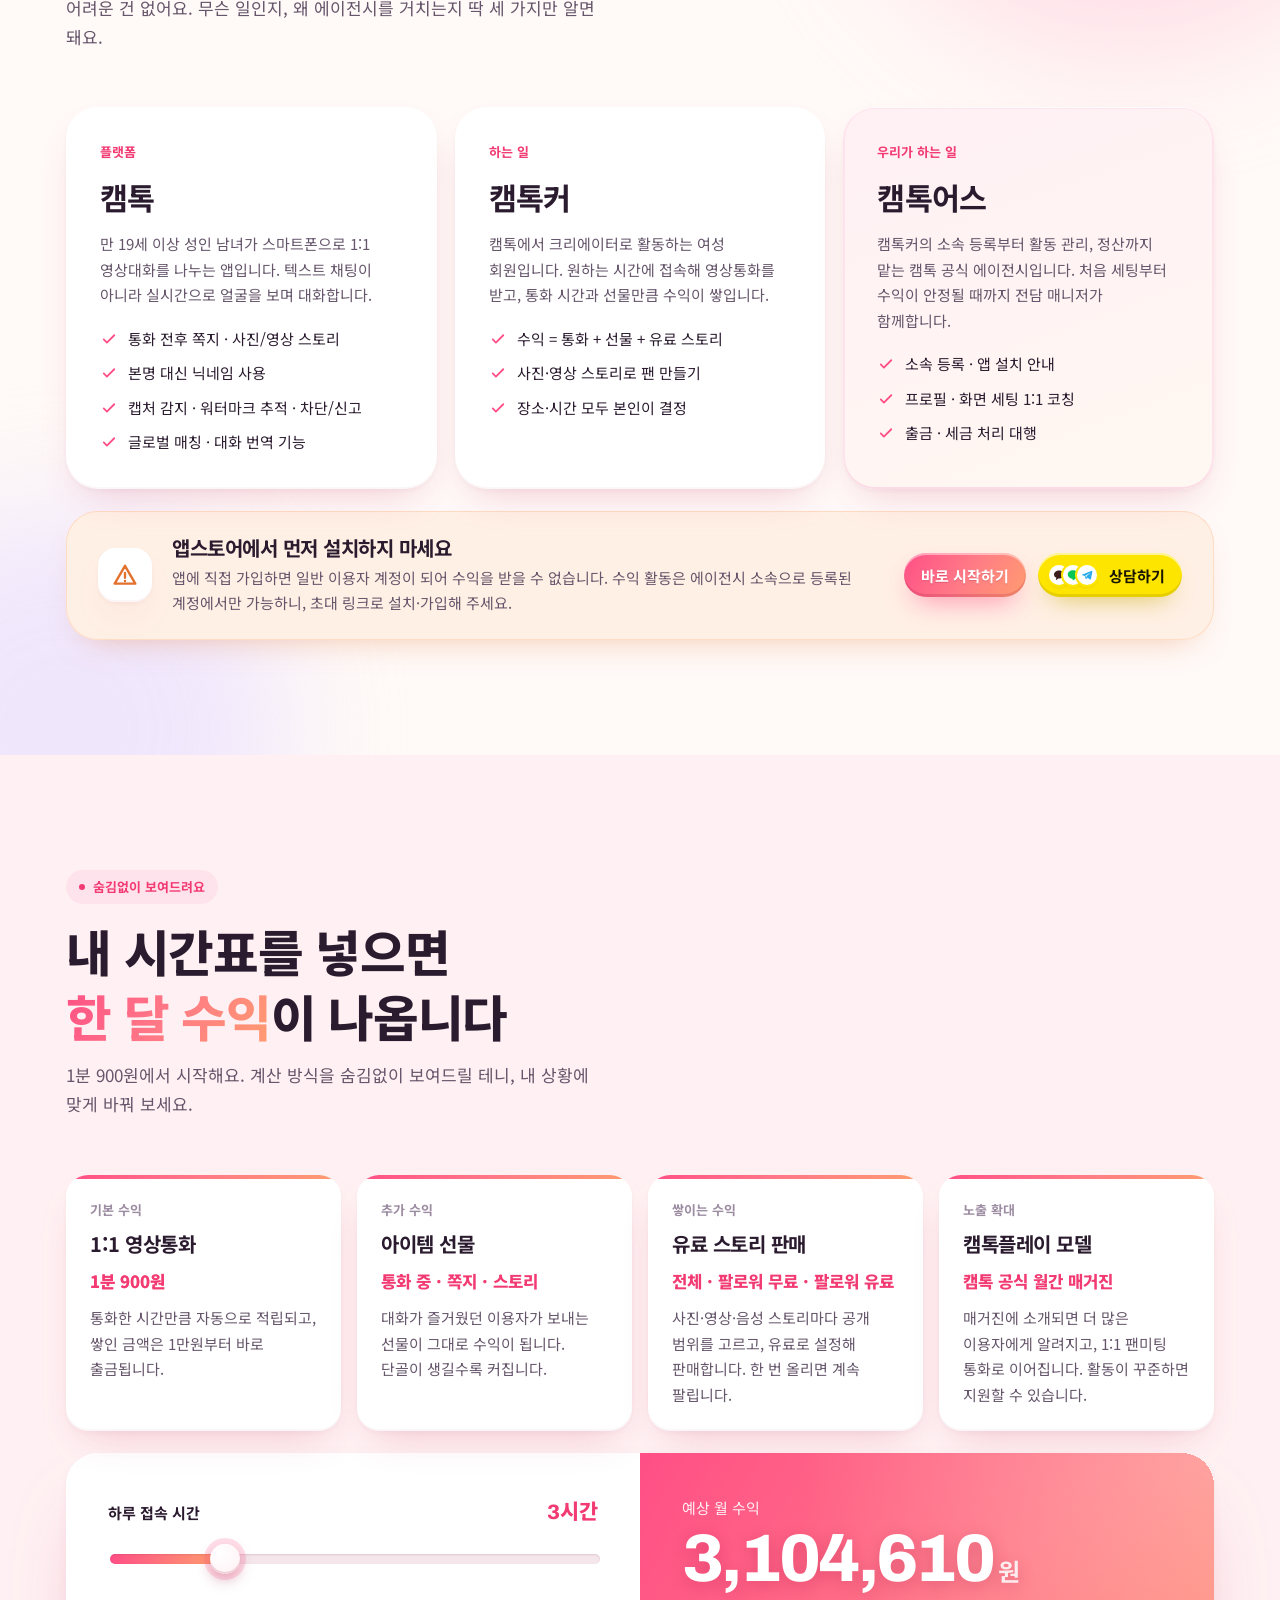
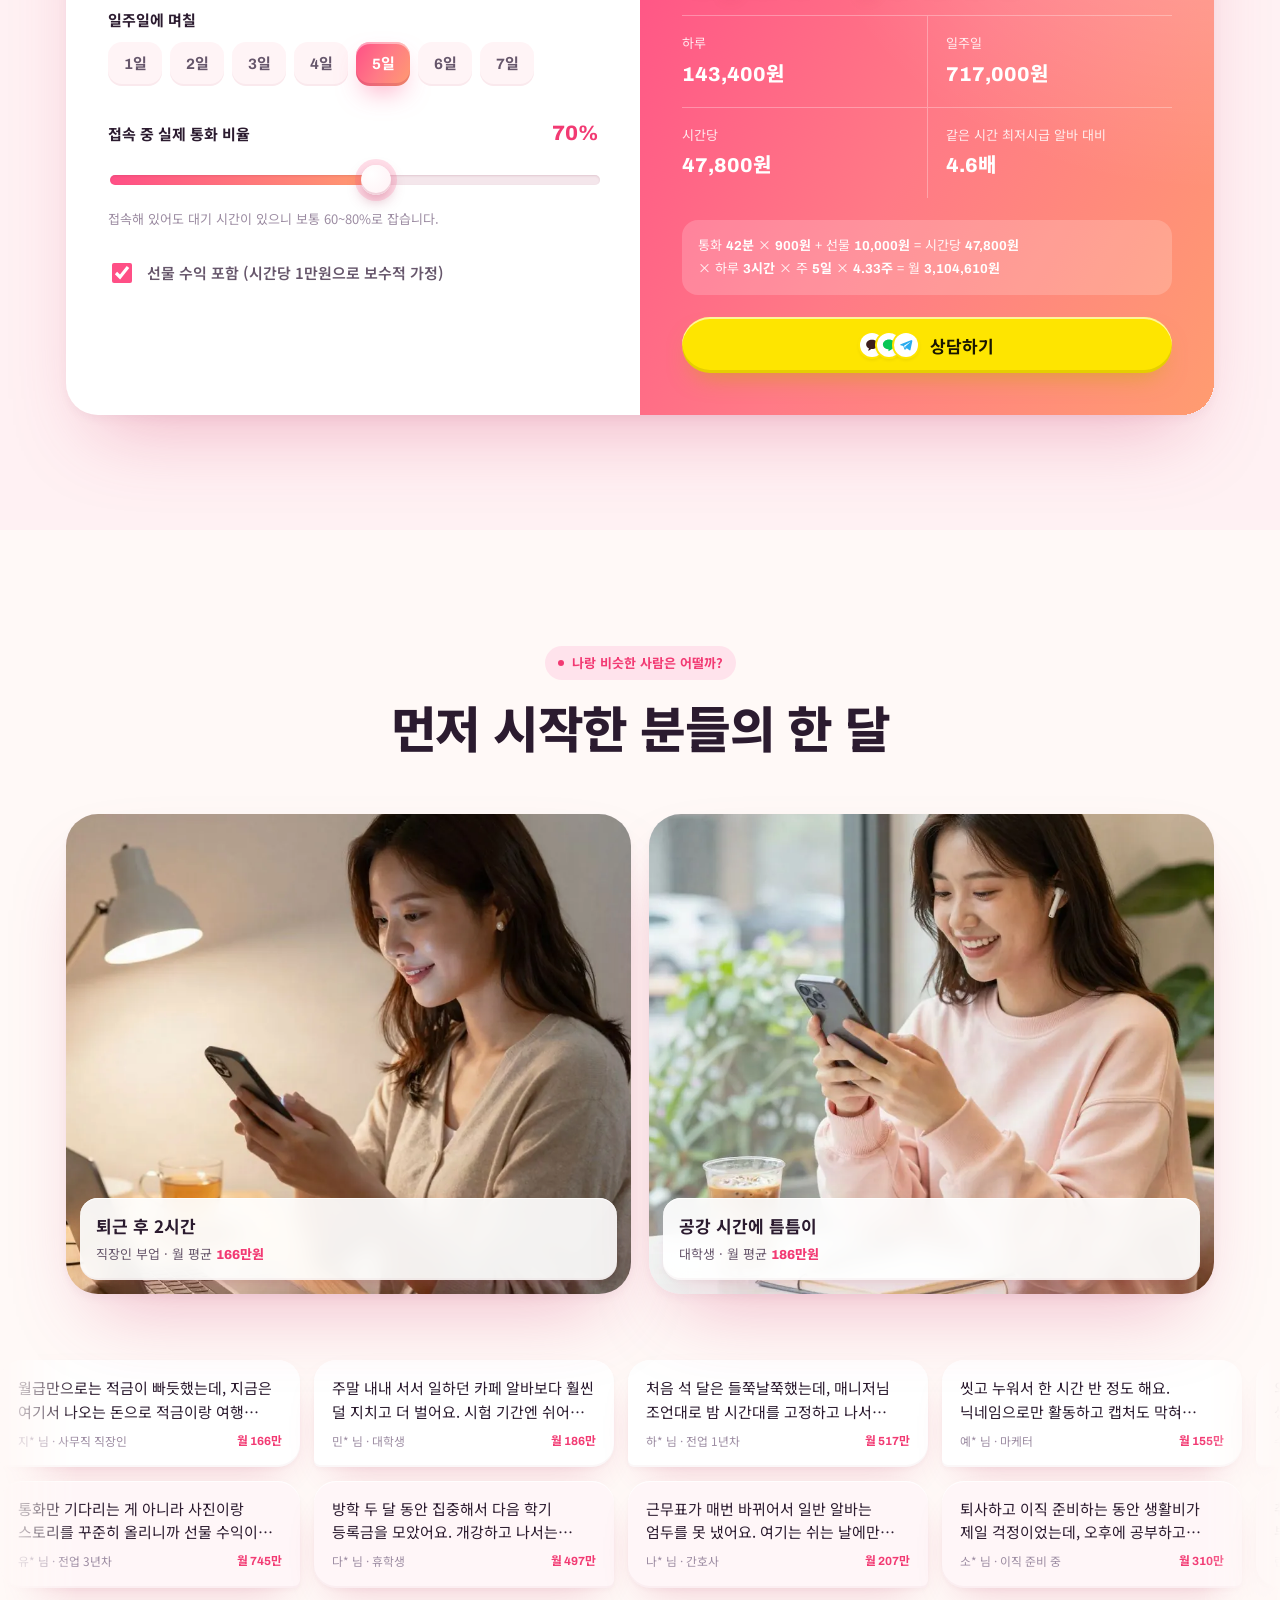
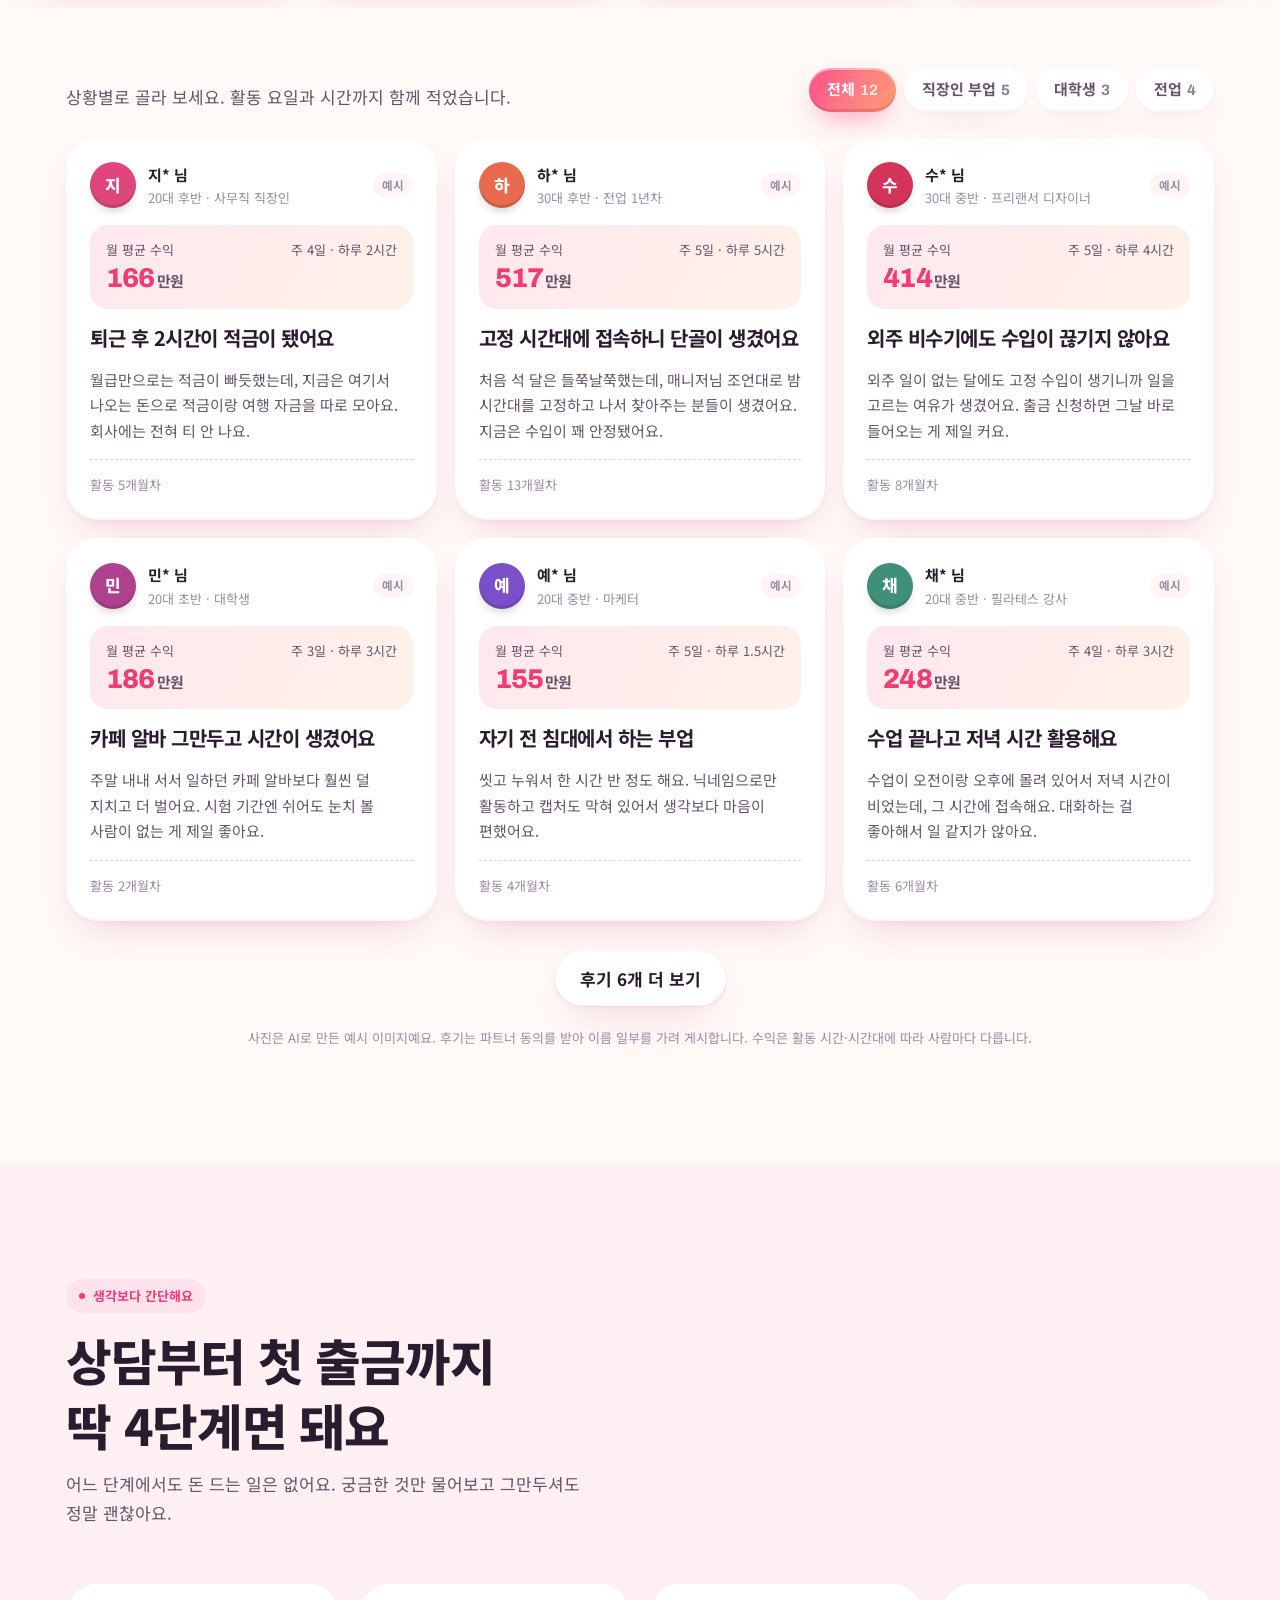
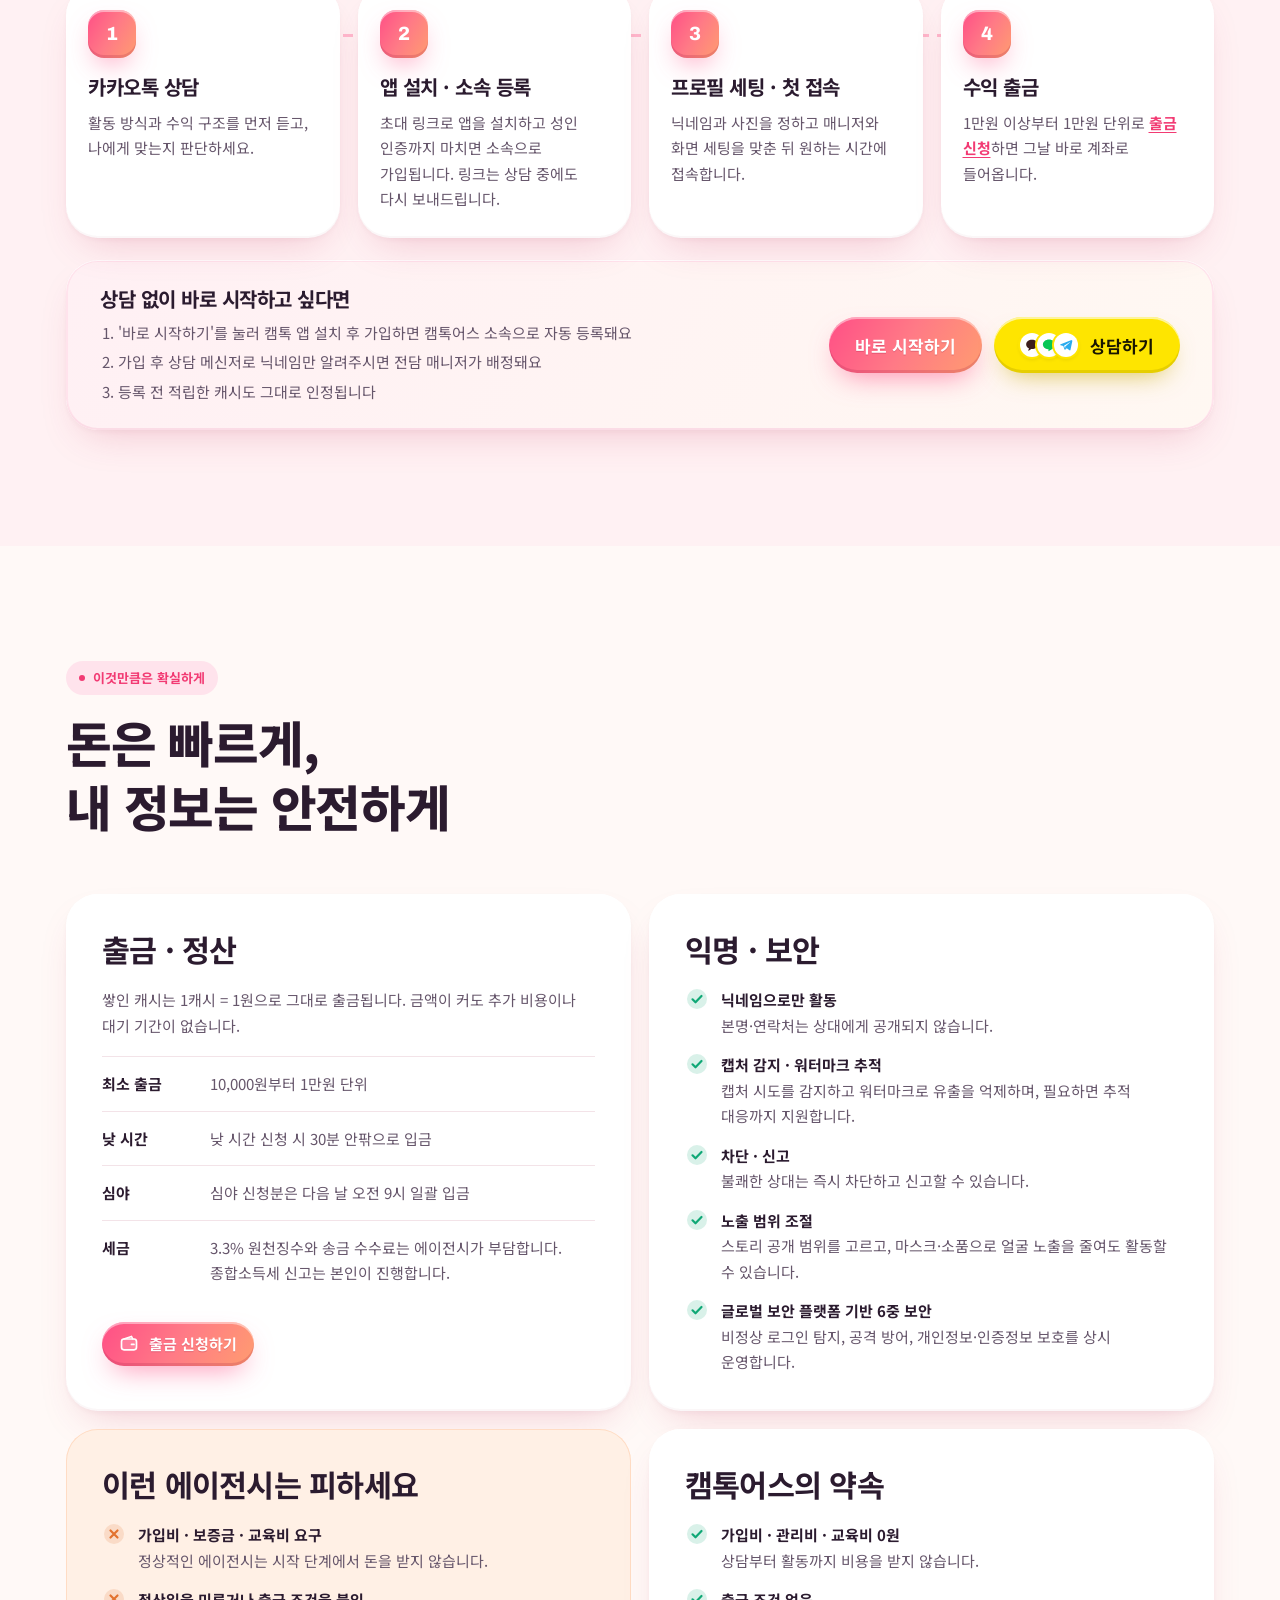
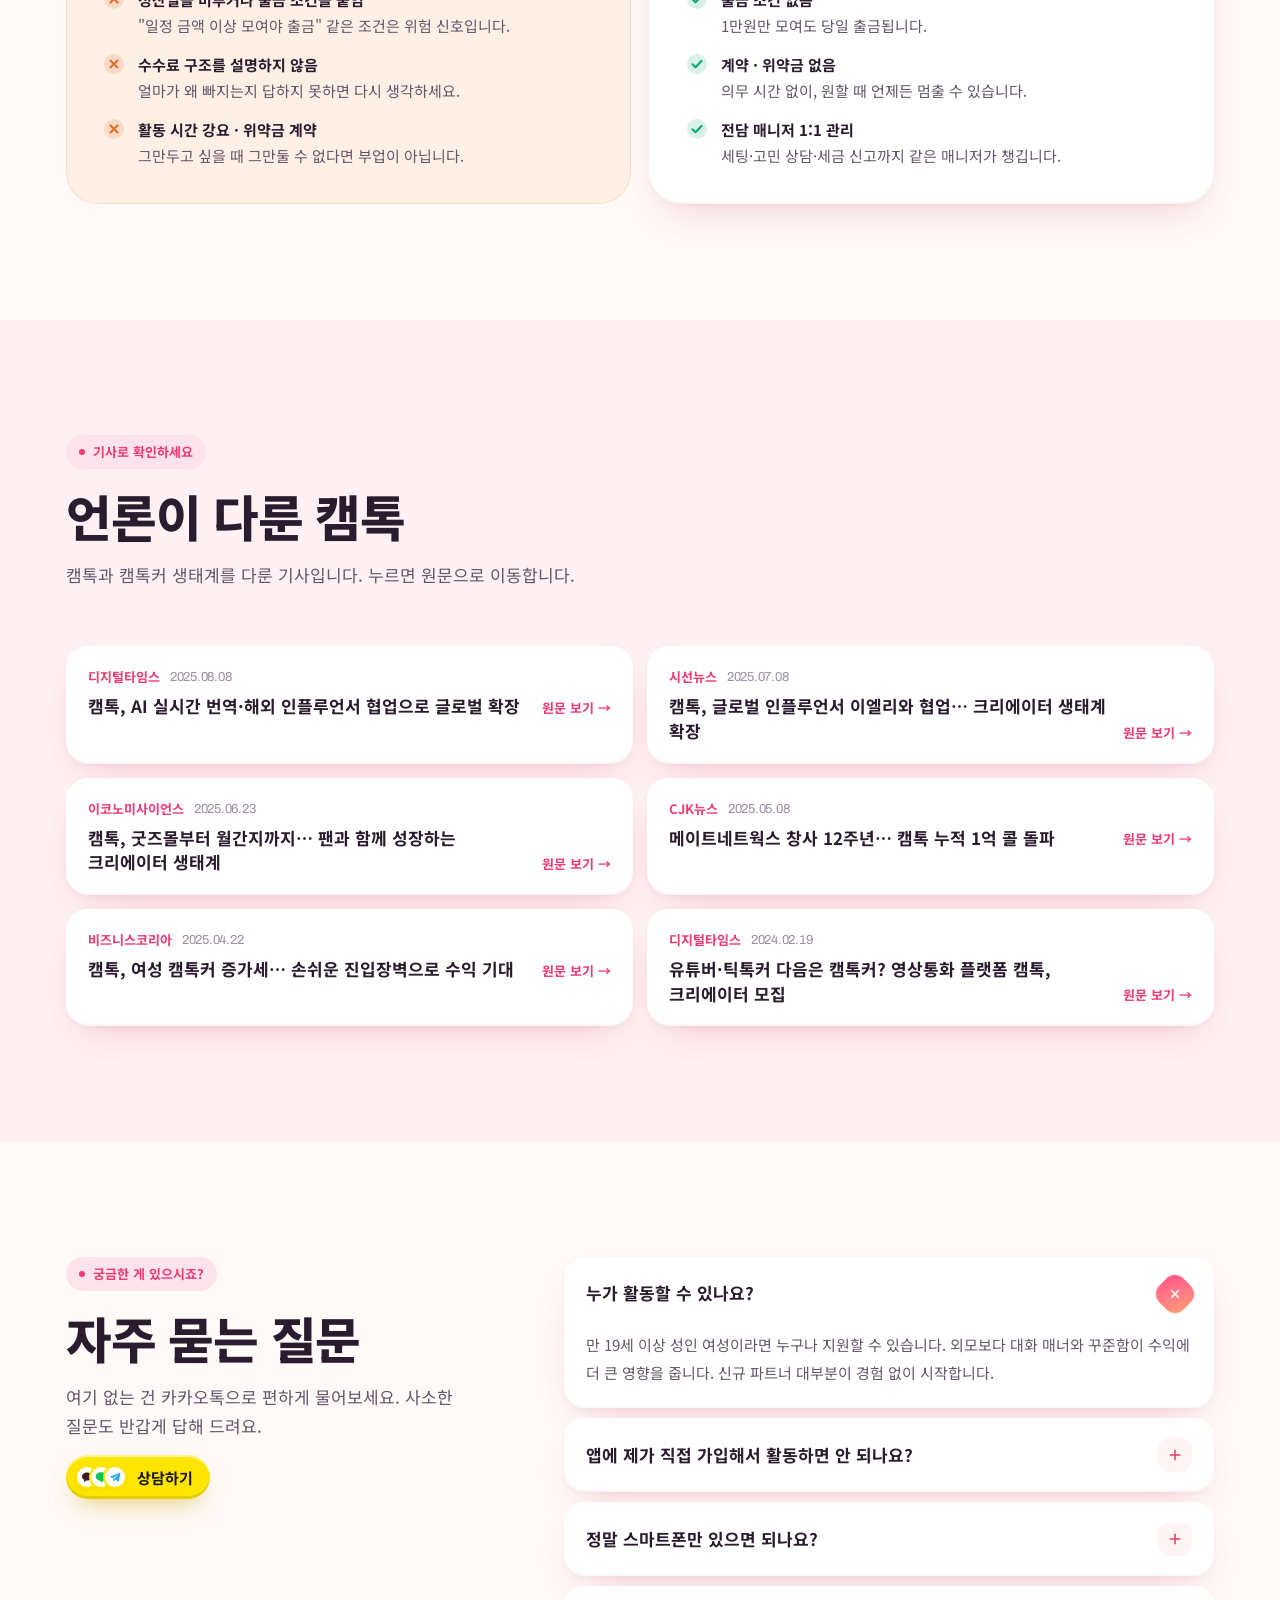
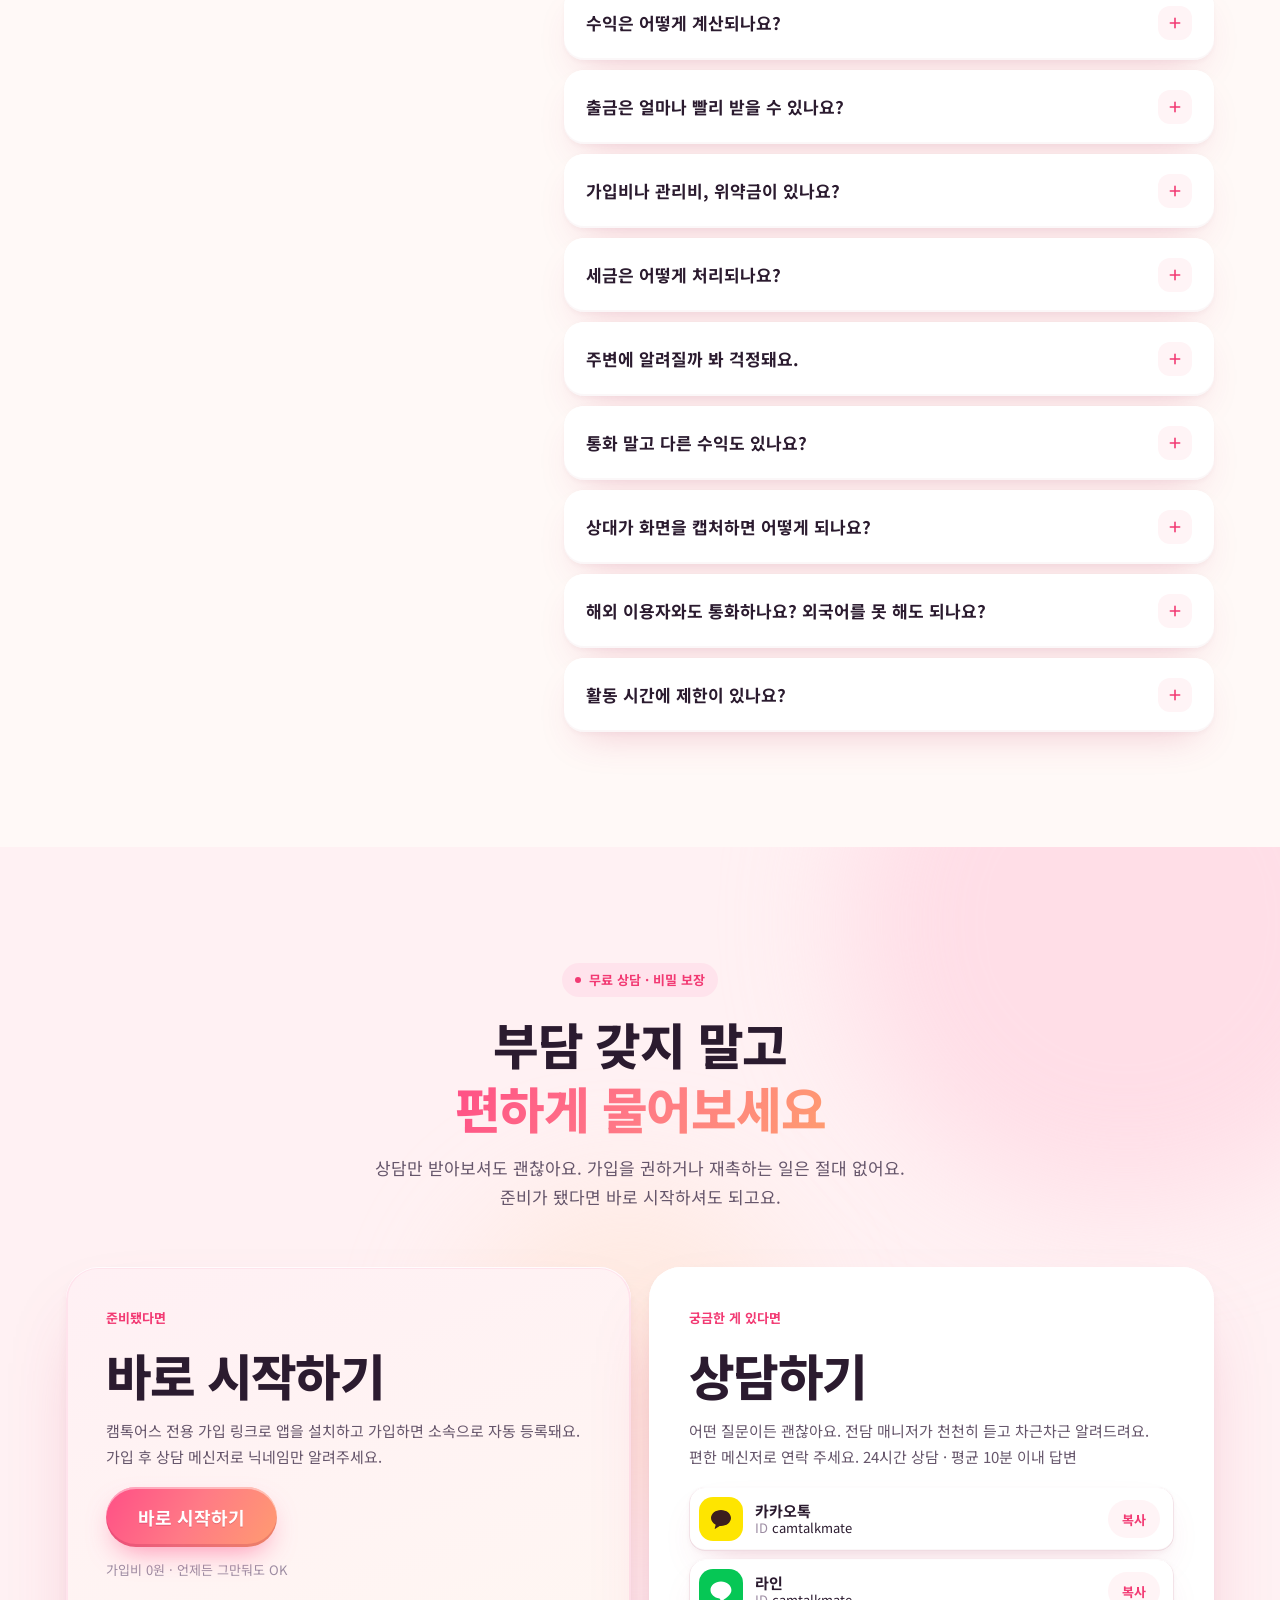
==== commit 50c25ca6: "브랜드명 캠톡어스로 변경, 새 로고·아이콘·이미지, 주소 camtalkus.com Co-Authored-By: Claude Opus 5.5 <noreply@anthropic.com" ====
--- a/index.html
+++ b/index.html
@@ -3,19 +3,19 @@
 <head>
 <meta charset="utf-8">
 <meta name="viewport" content="width=device-width, initial-scale=1, viewport-fit=cover">
-<title>캠톡커 모집 | 집에서 영상통화로 1시간 54,000원, 캠톡 공식 에이전시 캠톡메이트</title>
-<meta name="description" content="캠톡 공식 에이전시 캠톡메이트에서 캠톡커를 모집합니다. 스마트폰 하나로 내가 편한 시간에 영상통화하고 1분 900원씩 적립, 1시간이면 54,000원. 1만원부터 그날 바로 출금, 가입비·관리비 0원, 의무 시간 없음. 닉네임 활동과 캡처 방지로 안전하게, 처음이어도 전담 매니저가 1:1로 알려드려요.">
-<meta name="keywords" content="캠톡커, 캠톡 에이전시, 캠톡 수익, 재택 부업, 영상통화 부업, 캠톡메이트">
-<link rel="canonical" href="https://camtalkmate.com/">
+<title>캠톡커 모집 | 집에서 영상통화로 1시간 54,000원, 캠톡 공식 에이전시 캠톡어스</title>
+<meta name="description" content="캠톡 공식 에이전시 캠톡어스에서 캠톡커를 모집합니다. 스마트폰 하나로 내가 편한 시간에 영상통화하고 1분 900원씩 적립, 1시간이면 54,000원. 1만원부터 그날 바로 출금, 가입비·관리비 0원, 의무 시간 없음. 닉네임 활동과 캡처 방지로 안전하게, 처음이어도 전담 매니저가 1:1로 알려드려요.">
+<meta name="keywords" content="캠톡커, 캠톡 에이전시, 캠톡 수익, 재택 부업, 영상통화 부업, 캠톡어스">
+<link rel="canonical" href="https://camtalkus.com/">
 <meta name="robots" content="index, follow, max-image-preview:large">
 <meta name="claude:viewport-fit-sides" content="cover">
 <meta property="og:type" content="website">
-<meta property="og:site_name" content="캠톡메이트">
+<meta property="og:site_name" content="캠톡어스">
 <meta property="og:locale" content="ko_KR">
-<meta property="og:url" content="https://camtalkmate.com/">
-<meta property="og:title" content="캠톡커 모집 | 1시간 통화하면 54,000원 · 캠톡 공식 에이전시 캠톡메이트">
+<meta property="og:url" content="https://camtalkus.com/">
+<meta property="og:title" content="캠톡커 모집 | 1시간 통화하면 54,000원 · 캠톡 공식 에이전시 캠톡어스">
 <meta property="og:description" content="1분 900원, 1시간 54,000원. 1만원부터 당일 출금, 가입비 0원, 100% 자율 스케줄. 처음이어도 전담 매니저가 1:1로 알려드려요.">
-<meta property="og:image" content="https://camtalkmate.com/assets/img/og.jpg">
+<meta property="og:image" content="https://camtalkus.com/assets/img/og.jpg">
 <meta property="og:image:width" content="1200">
 <meta property="og:image:height" content="630">
 <meta name="twitter:card" content="summary_large_image">
@@ -23,13 +23,13 @@
 <link rel="icon" type="image/png" sizes="32x32" href="assets/img/icon-32.png">
 <link rel="icon" type="image/png" sizes="192x192" href="assets/img/icon-192.png">
 <link rel="apple-touch-icon" href="assets/img/icon-192.png">
-<link rel="alternate" type="application/rss+xml" title="캠톡메이트 게시판" href="https://camtalkmate.com/feed.xml">
+<link rel="alternate" type="application/rss+xml" title="캠톡어스 게시판" href="https://camtalkus.com/feed.xml">
 <link rel="preload" as="image" href="assets/img/hero.webp" type="image/webp" fetchpriority="high">
 <link rel="preconnect" href="https://fonts.googleapis.com">
 <link rel="preconnect" href="https://fonts.gstatic.com" crossorigin>
 <link rel="stylesheet" href="https://fonts.googleapis.com/css2?family=Archivo:wght@600;700;800&family=Gasoek+One&family=Noto+Sans+KR:wght@400;500;700;800&display=swap">
-<link rel="stylesheet" href="assets/css/site.css?v=c6dd31ee">
-<script src="assets/js/config.js?v=27a8bd0d"></script>
+<link rel="stylesheet" href="assets/css/site.css?v=97e64909">
+<script src="assets/js/config.js?v=d1e7e612"></script>
 <script src="assets/js/tracking.js?v=4b3edc1f"></script>
 <script type="application/ld+json">
 {
@@ -37,21 +37,21 @@
   "@graph": [
     {
       "@type": "Organization",
-      "@id": "https://camtalkmate.com/#org",
-      "name": "캠톡메이트",
+      "@id": "https://camtalkus.com/#org",
+      "name": "캠톡어스",
       "legalName": "오스트빅 주식회사",
-      "url": "https://camtalkmate.com/",
-      "logo": "https://camtalkmate.com/assets/img/icon-512.png",
+      "url": "https://camtalkus.com/",
+      "logo": "https://camtalkus.com/assets/img/icon-512.png",
       "description": "캠톡 공식 에이전시. 캠톡커 모집·소속 등록·활동 관리·정산을 담당합니다.",
       "address": { "@type": "PostalAddress", "addressLocality": "강남구", "addressRegion": "서울특별시", "streetAddress": "테헤란로82길 15, 1156호", "addressCountry": "KR" }
     },
     {
       "@type": "WebSite",
-      "@id": "https://camtalkmate.com/#site",
-      "url": "https://camtalkmate.com/",
-      "name": "캠톡메이트",
+      "@id": "https://camtalkus.com/#site",
+      "url": "https://camtalkus.com/",
+      "name": "캠톡어스",
       "inLanguage": "ko",
-      "publisher": { "@id": "https://camtalkmate.com/#org" }
+      "publisher": { "@id": "https://camtalkus.com/#org" }
     },
     {
       "@type": "FAQPage",
@@ -72,8 +72,8 @@
 <header class="site-header">
   <div class="wrap">
     <a class="logo" href="#top" aria-label="홈으로">
-      <span class="logo-mark" aria-hidden="true">M</span>
-      <span><span data-text="brand.name">캠톡메이트</span><small data-text="brand.agencyLabel">캠톡 공식 에이전시</small></span>
+      <span class="logo-mark" aria-hidden="true"><svg viewBox="0 0 100 100"><circle cx="38" cy="38" r="10" fill="#fff"/><circle cx="62" cy="38" r="10" fill="#fff" fill-opacity=".85"/><path d="M20 74c0-11 8-19 18-19s18 8 18 19z" fill="#fff"/><path d="M44 74c0-11 8-19 18-19s18 8 18 19z" fill="#fff" fill-opacity=".85"/></svg></span>
+      <span><span data-text="brand.name">캠톡어스</span><small data-text="brand.agencyLabel">캠톡 공식 에이전시</small></span>
     </a>
     <nav class="nav" id="nav" aria-label="주요 메뉴">
       <a href="#day">하루 수익</a>
@@ -184,7 +184,7 @@
   <div class="wrap worry">
     <div class="worry-photo" data-reveal>
       <div class="photo"><picture><source srcset="assets/img/manager.webp" type="image/webp"><img src="assets/img/manager.jpg" alt="헤드셋을 쓰고 웃고 있는 상담 매니저" width="900" height="1200" loading="lazy"></picture></div>
-      <div class="worry-say">"궁금한 건 뭐든 편하게 물어보세요. 상담만 받고 안 하셔도 괜찮아요."<small>캠톡메이트 전담 매니저 · AI 예시 이미지</small></div>
+      <div class="worry-say">"궁금한 건 뭐든 편하게 물어보세요. 상담만 받고 안 하셔도 괜찮아요."<small>캠톡어스 전담 매니저 · AI 예시 이미지</small></div>
     </div>
     <div data-reveal>
       <div class="sec-head">
@@ -310,7 +310,7 @@
   <div class="wrap">
     <div class="sec-head" data-reveal>
       <span class="eyebrow">처음이라면 여기부터</span>
-      <h2>캠톡, 캠톡커,<br>그리고 캠톡메이트</h2>
+      <h2>캠톡, 캠톡커,<br>그리고 캠톡어스</h2>
       <p>어려운 건 없어요. 무슨 일인지, 왜 에이전시를 거치는지 딱 세 가지만 알면 돼요.</p>
     </div>
     <p class="swipe" aria-hidden="true">옆으로 넘겨보세요</p>
@@ -338,7 +338,7 @@
       </article>
       <article class="xcard xcard--hot">
         <span class="k">우리가 하는 일</span>
-        <h3 data-text="brand.short">캠톡메이트</h3>
+        <h3 data-text="brand.short">캠톡어스</h3>
         <p>캠톡커의 소속 등록부터 활동 관리, 정산까지 맡는 캠톡 공식 에이전시입니다. 처음 세팅부터 수익이 안정될 때까지 전담 매니저가 함께합니다.</p>
         <ul>
           <li><svg><use href="#i-check"/></svg>소속 등록 · 앱 설치 안내</li>
@@ -451,7 +451,7 @@
       <div>
         <h3>상담 없이 바로 시작하고 싶다면</h3>
         <ol>
-          <li>'바로 시작하기'를 눌러 캠톡 앱 설치 후 가입하면 캠톡메이트 소속으로 자동 등록돼요</li>
+          <li>'바로 시작하기'를 눌러 캠톡 앱 설치 후 가입하면 캠톡어스 소속으로 자동 등록돼요</li>
           <li>가입 후 상담 메신저로 닉네임만 알려주시면 전담 매니저가 배정돼요</li>
           <li>등록 전 적립한 캐시도 그대로 인정됩니다</li>
         </ol>
@@ -502,7 +502,7 @@
         </ul>
       </div>
       <div class="panel">
-        <h3><span data-text="brand.short">캠톡메이트</span>의 약속</h3>
+        <h3><span data-text="brand.short">캠톡어스</span>의 약속</h3>
         <ul class="checks checks--ok">
           <li><svg><use href="#i-check-c"/></svg><div><b>가입비 · 관리비 · 교육비 0원</b><span>상담부터 활동까지 비용을 받지 않습니다.</span></div></li>
           <li><svg><use href="#i-check-c"/></svg><div><b>출금 조건 없음</b><span>1만원만 모여도 당일 출금됩니다.</span></div></li>
@@ -552,7 +552,7 @@
       <article class="cta-card cta-card--go">
         <span class="cta-k">준비됐다면</span>
         <h3>바로 시작하기</h3>
-        <p>캠톡메이트 전용 가입 링크로 앱을 설치하고 가입하면 소속으로 자동 등록돼요. 가입 후 상담 메신저로 닉네임만 알려주세요.</p>
+        <p>캠톡어스 전용 가입 링크로 앱을 설치하고 가입하면 소속으로 자동 등록돼요. 가입 후 상담 메신저로 닉네임만 알려주세요.</p>
         <a class="btn btn--primary" data-href="invite">바로 시작하기</a>
         <small>가입비 0원 · 언제든 그만둬도 OK</small>
       </article>
@@ -569,7 +569,7 @@
         <small>상담만 받고 안 하셔도 괜찮아요 · 비밀 보장</small>
       </article>
     </div>
-    <div class="mgr mgr--wide" data-reveal><picture><source srcset="assets/img/manager.webp" type="image/webp"><img src="assets/img/manager.jpg" alt="" width="900" height="1200" loading="lazy"></picture><p>"처음이라 낯선 게 당연해요. 궁금한 건 사소한 것까지 다 물어보셔도 돼요. 상담만 받고 안 하셔도 정말 괜찮아요."<small>캠톡메이트 전담 매니저 · AI 예시 이미지</small></p></div>
+    <div class="mgr mgr--wide" data-reveal><picture><source srcset="assets/img/manager.webp" type="image/webp"><img src="assets/img/manager.jpg" alt="" width="900" height="1200" loading="lazy"></picture><p>"처음이라 낯선 게 당연해요. 궁금한 건 사소한 것까지 다 물어보셔도 돼요. 상담만 받고 안 하셔도 정말 괜찮아요."<small>캠톡어스 전담 매니저 · AI 예시 이미지</small></p></div>
   </div>
 </section>
 
@@ -578,7 +578,7 @@
 <footer class="site-footer">
   <div class="wrap">
     <div class="foot-top">
-      <a class="logo" href="#top"><span class="logo-mark" aria-hidden="true">M</span><span data-text="brand.name">캠톡메이트</span></a>
+      <a class="logo" href="#top"><span class="logo-mark" aria-hidden="true"><svg viewBox="0 0 100 100"><circle cx="38" cy="38" r="10" fill="#fff"/><circle cx="62" cy="38" r="10" fill="#fff" fill-opacity=".85"/><path d="M20 74c0-11 8-19 18-19s18 8 18 19z" fill="#fff"/><path d="M44 74c0-11 8-19 18-19s18 8 18 19z" fill="#fff" fill-opacity=".85"/></svg></span><span data-text="brand.name">캠톡어스</span></a>
       <nav class="foot-links" aria-label="하단 메뉴">
         <a href="#day">하루 수익</a><a href="#about">캠톡커란</a><a href="#income">수익 계산</a><a href="#reviews">파트너 후기</a><a href="#faq">자주 묻는 질문</a><a href="#contact">상담 · 시작</a><a href="board/">게시판</a><a href="withdraw.html">출금신청</a><a href="privacy.html">개인정보 처리방침</a>
       </nav>
@@ -592,12 +592,12 @@
       <span data-optional>이메일 <span data-text="company.email"></span></span>
     </div>
     <p class="foot-legal">본 서비스는 만 19세 이상 성인만 이용할 수 있습니다. 페이지의 수익 예시와 계산 결과는 이해를 돕기 위한 가정치이며, 실제 수익은 활동 시간·시간대·통화 비율에 따라 달라집니다. 수익은 사업소득으로 처리되며 종합소득세 신고는 본인이 진행합니다. 캠톡 플랫폼 정보는 캠톡 공식 홈페이지, 앱 마켓, 언론 보도를 기준으로 하며 시점에 따라 달라질 수 있습니다.</p>
-    <p>© <span data-year>2026</span> <span data-text="brand.name">캠톡메이트</span>. All rights reserved.</p>
+    <p>© <span data-year>2026</span> <span data-text="brand.name">캠톡어스</span>. All rights reserved.</p>
   </div>
 </footer>
 
 
 <script src="assets/js/content.js?v=392cc423"></script>
-<script src="assets/js/site.js?v=b12b4f8b"></script>
+<script src="assets/js/site.js?v=fd76215e"></script>
 </body>
 </html>
--- a/assets/css/site.css
+++ b/assets/css/site.css
@@ -1,5 +1,5 @@
 /* =========================================================
-   캠톡메이트 공통 디자인 시스템 v3 — 밝고 친근한 볼륨형 (홈페이지 + 랜딩페이지 공용)
+   캠톡어스 공통 디자인 시스템 v3 — 밝고 친근한 볼륨형 (홈페이지 + 랜딩페이지 공용)
    Layout: 크림빛 바탕 위에 말랑한 입체 카드. 히어로 2단(카피+큰 금액 | 실사 사진과 떠 있는 카드).
            단일 라이트 테마로 고정.
    ========================================================= */
@@ -115,6 +115,7 @@
 .site-header .wrap { display: flex; align-items: center; gap: 24px; height: 72px; }
 .logo { display: inline-flex; align-items: center; gap: 11px; text-decoration: none; font-weight: 800; font-size: 1.0625rem; letter-spacing: -.02em; }
 .logo-mark { width: 38px; height: 38px; border-radius: 13px; background: var(--grad); color: #fff; display: grid; place-items: center; font-family: var(--f-logo); font-size: 1.2rem; line-height: 1; box-shadow: var(--glow); }
+.logo-mark svg { width: 100%; height: 100%; display: block; }
 .logo small { display: block; font-size: .6875rem; font-weight: 500; color: var(--ink-3); letter-spacing: .01em; margin-top: 1px; }
 .nav { display: flex; gap: 2px; margin-left: auto; }
 .nav a { padding: 8px 12px; border-radius: 999px; text-decoration: none; font-size: var(--t-s); font-weight: 500; color: var(--ink-2); transition: color .2s, background-color .2s; }
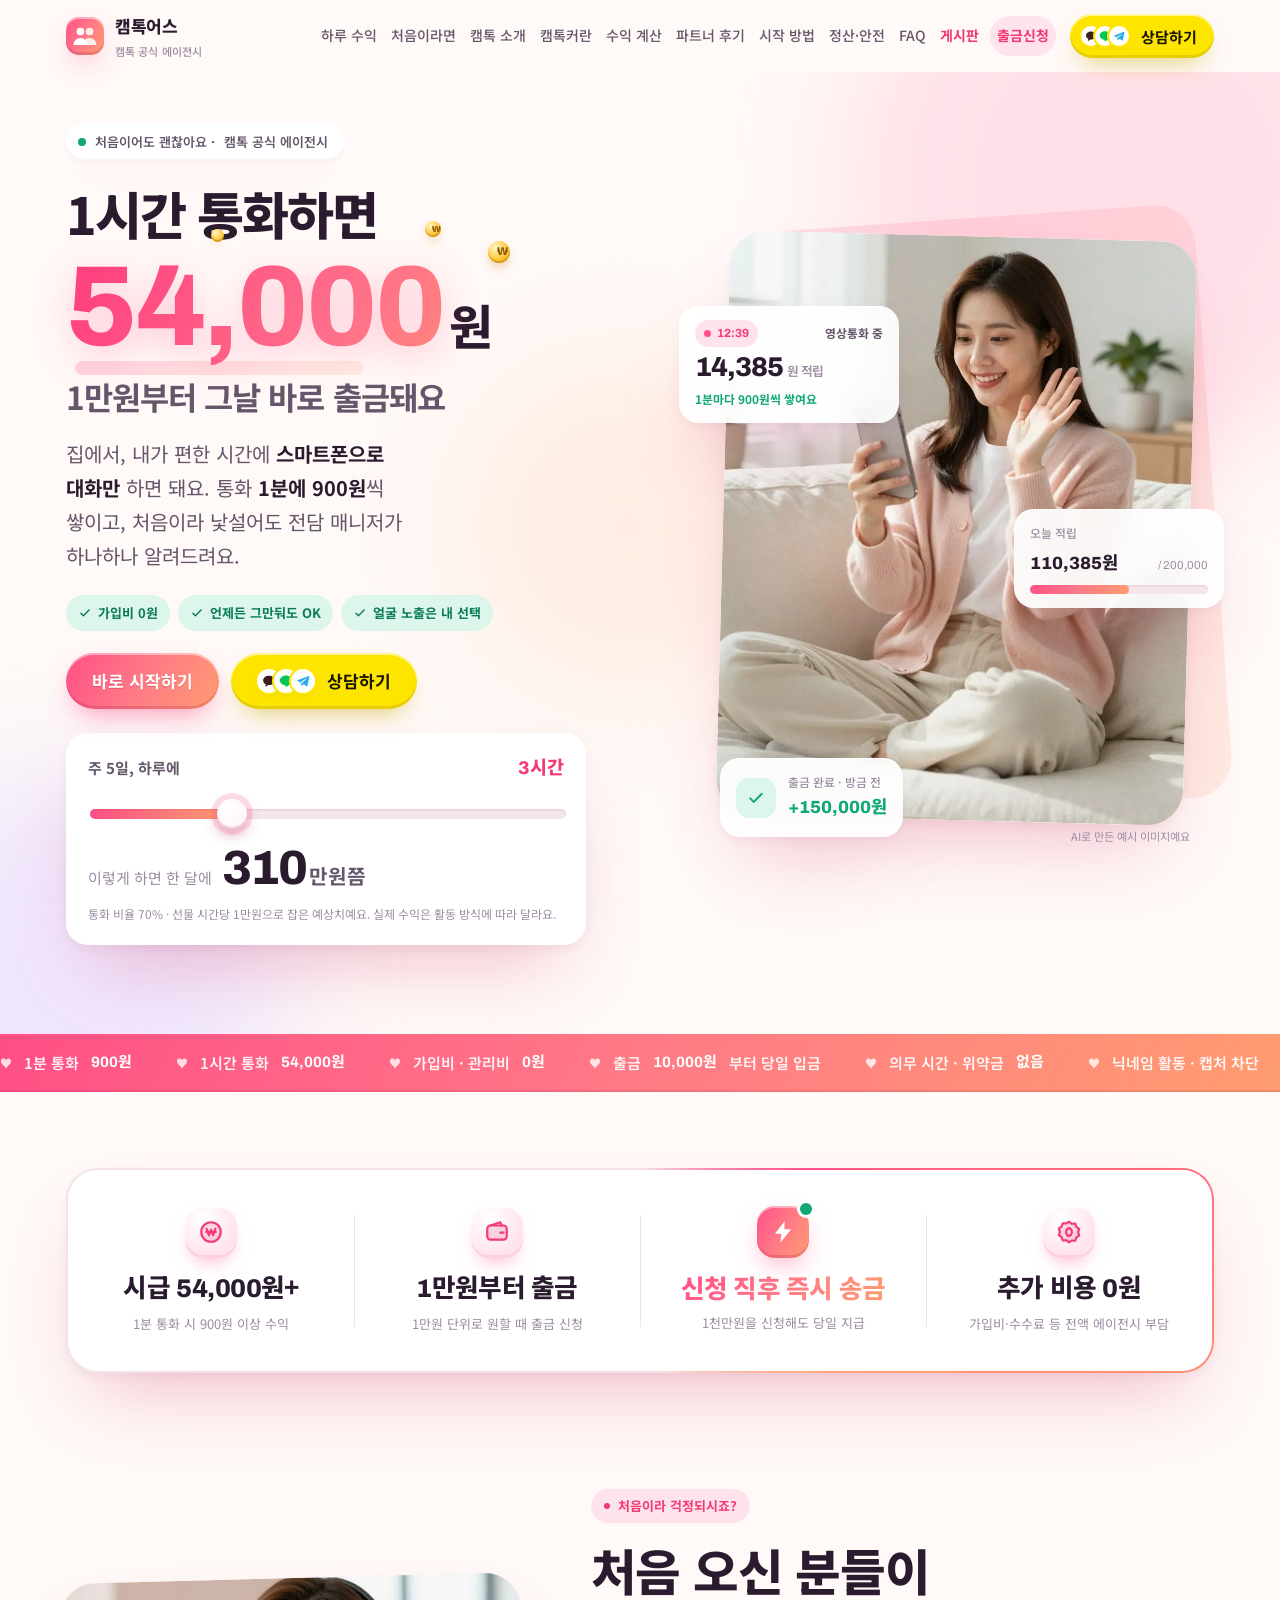
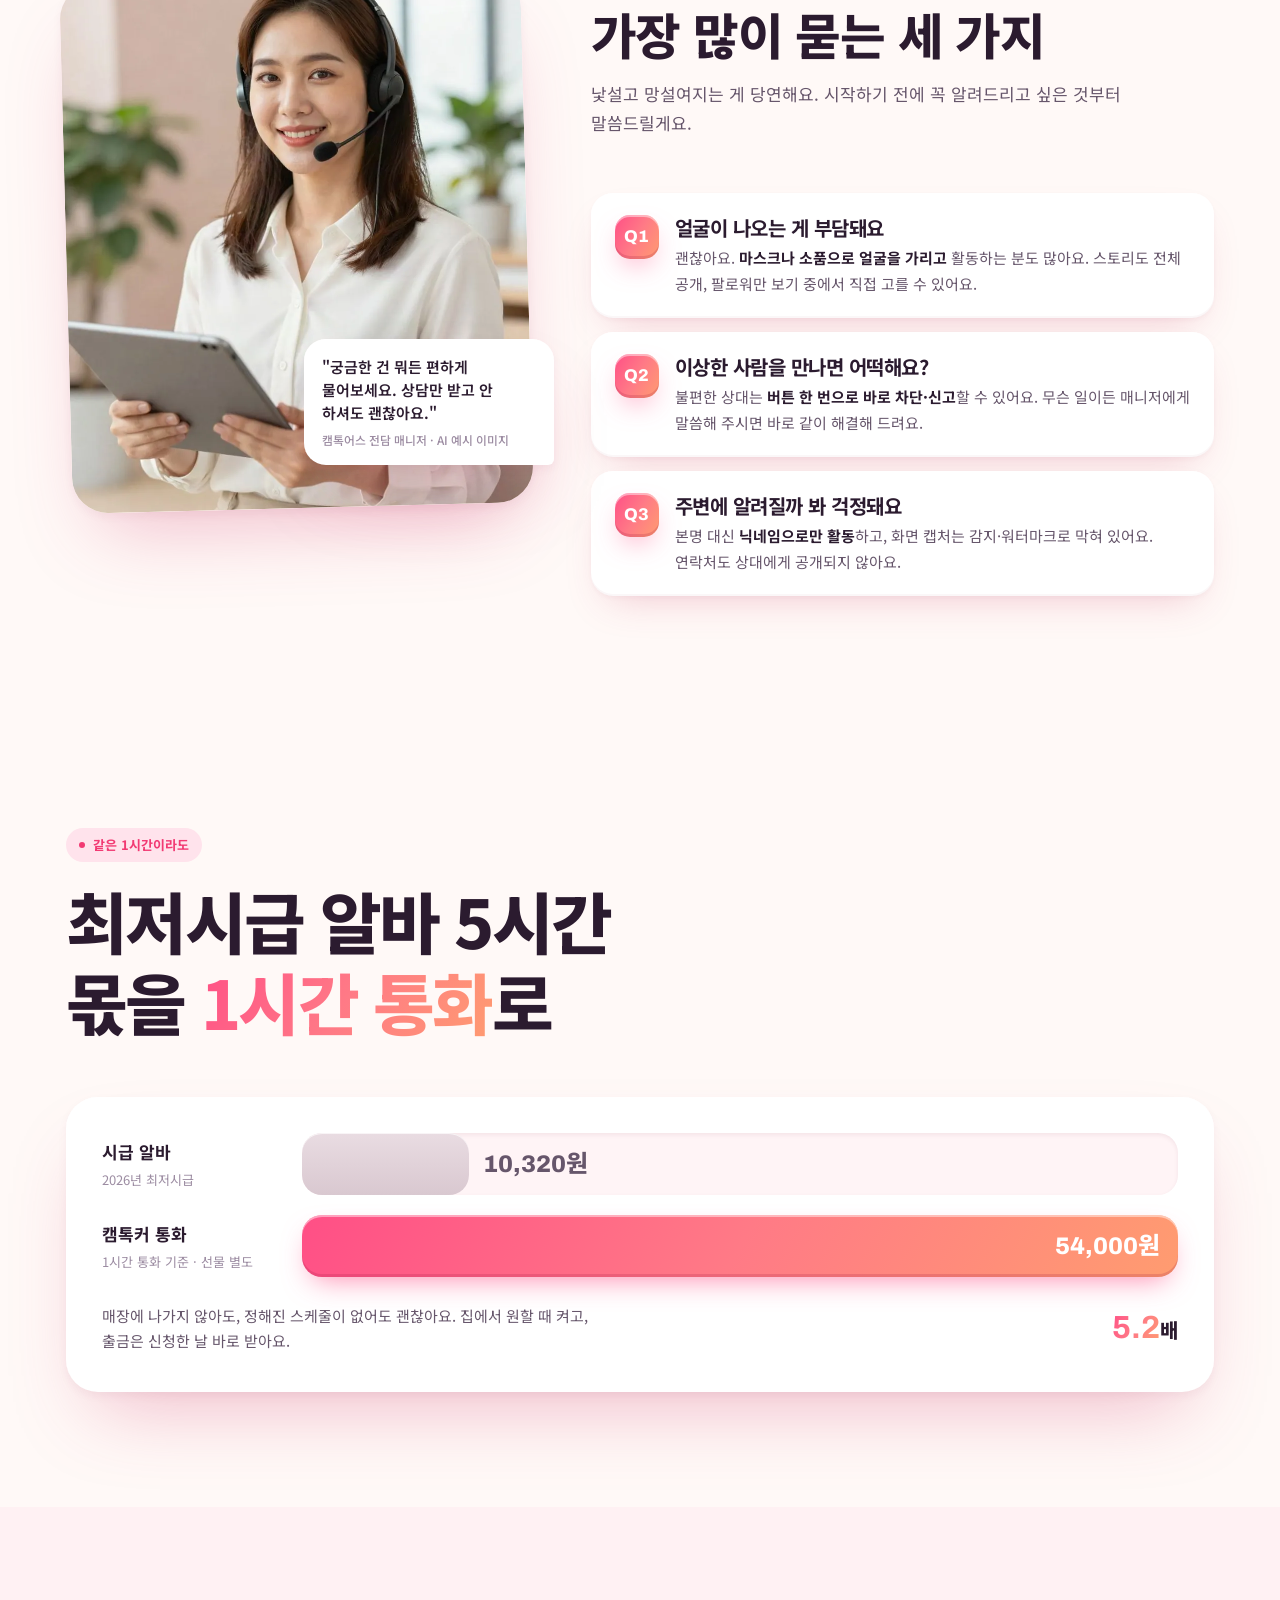
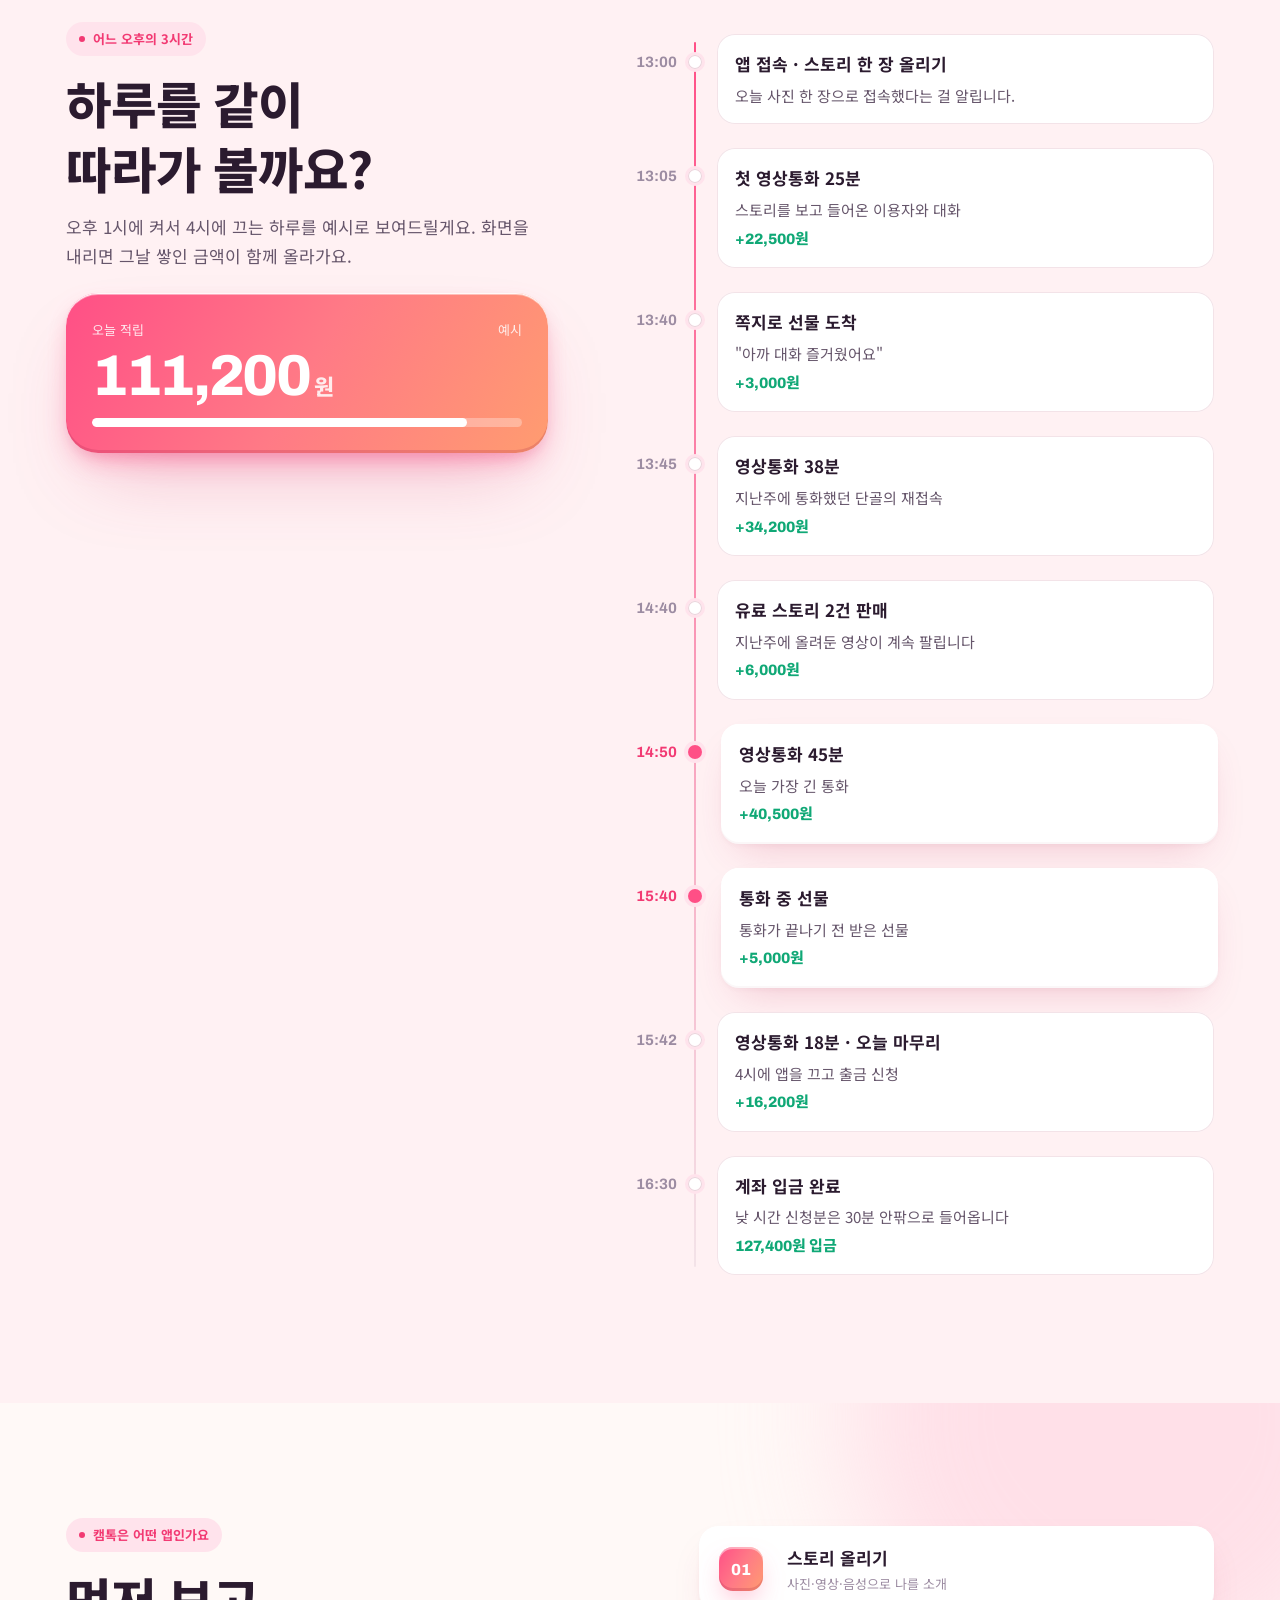
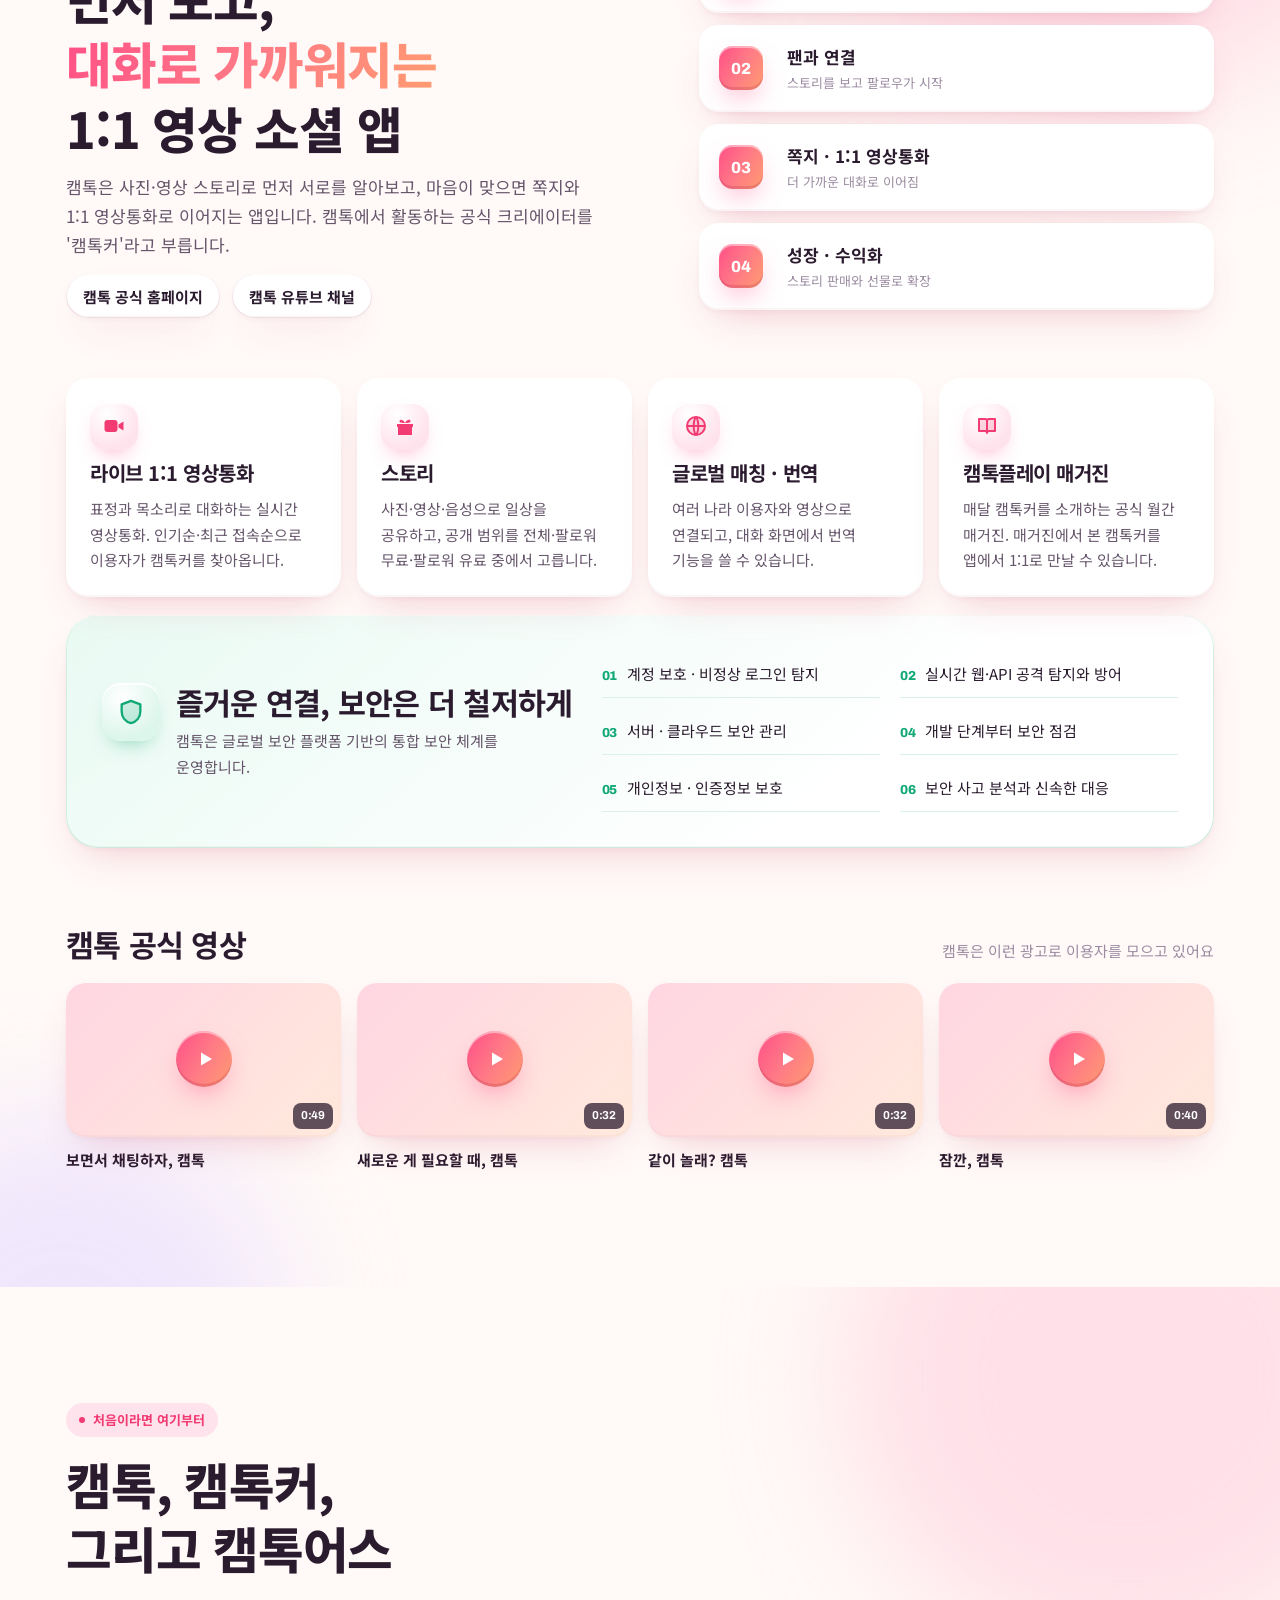
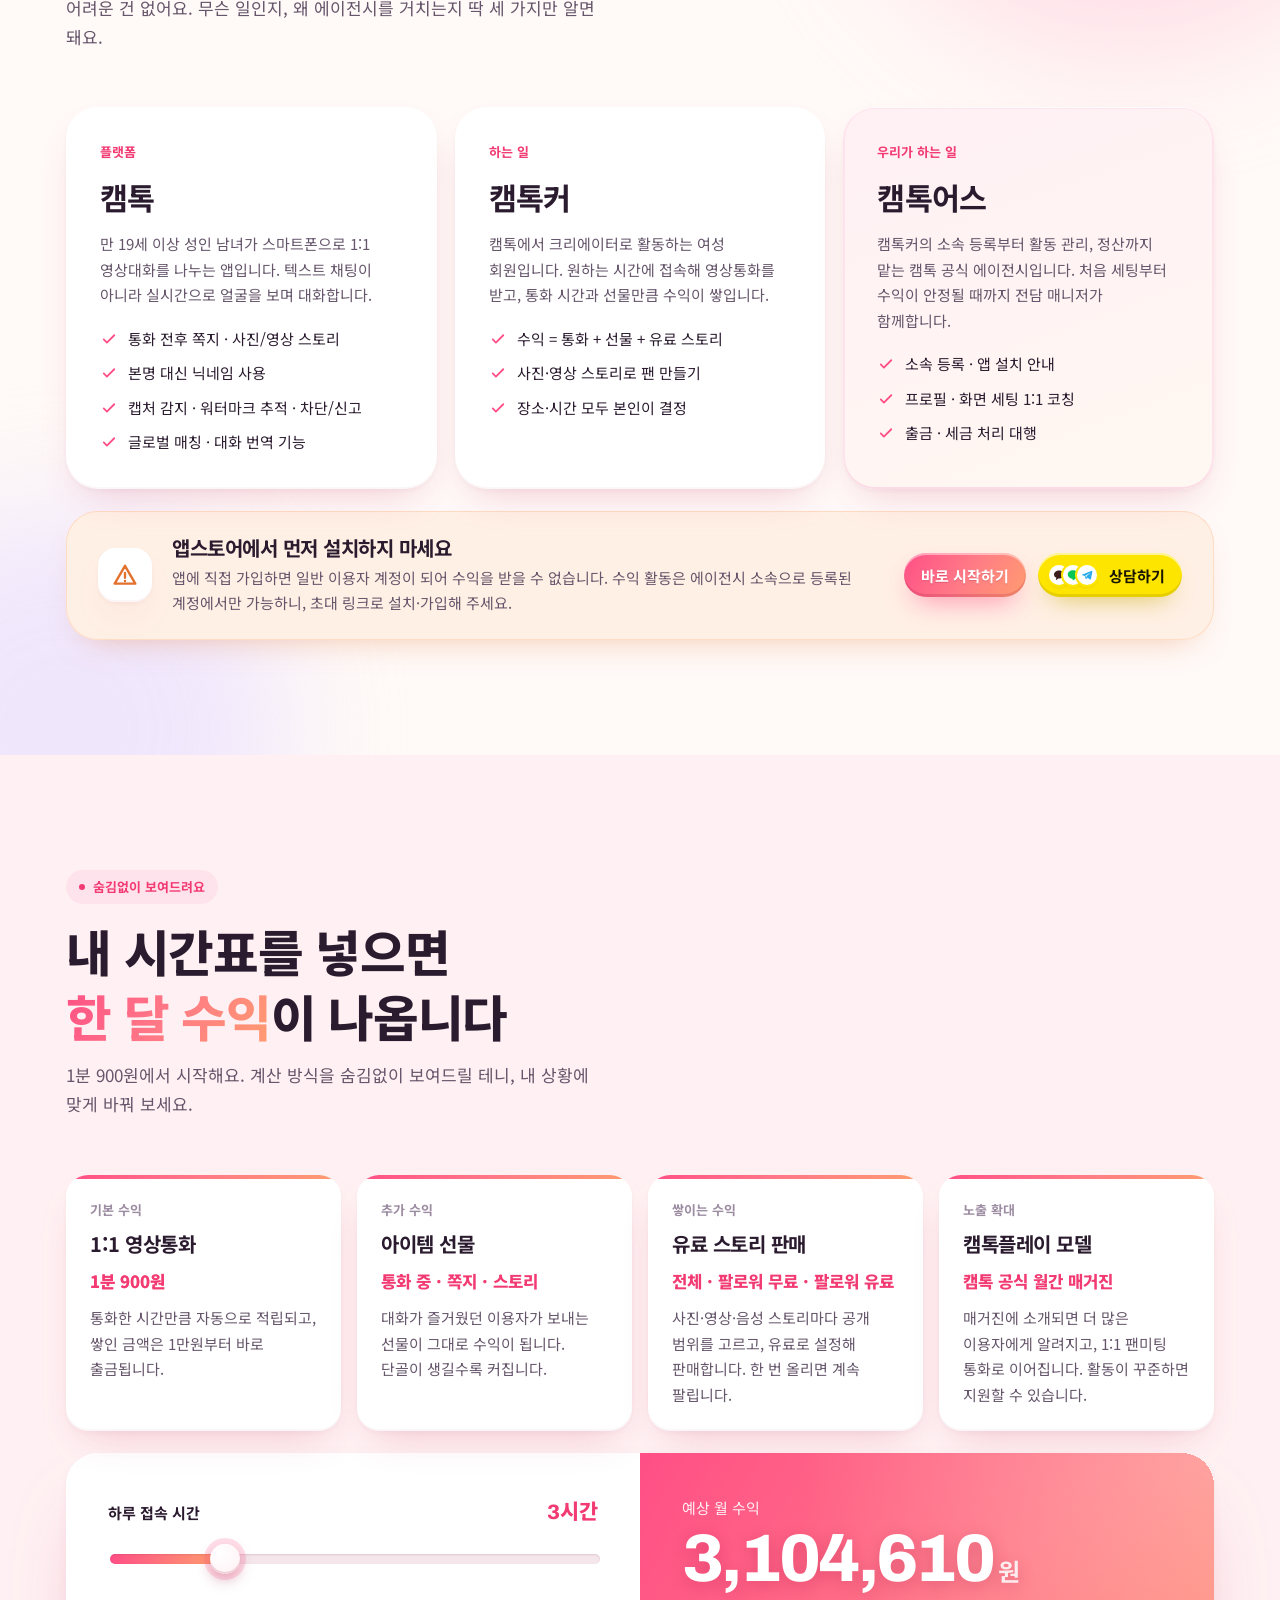
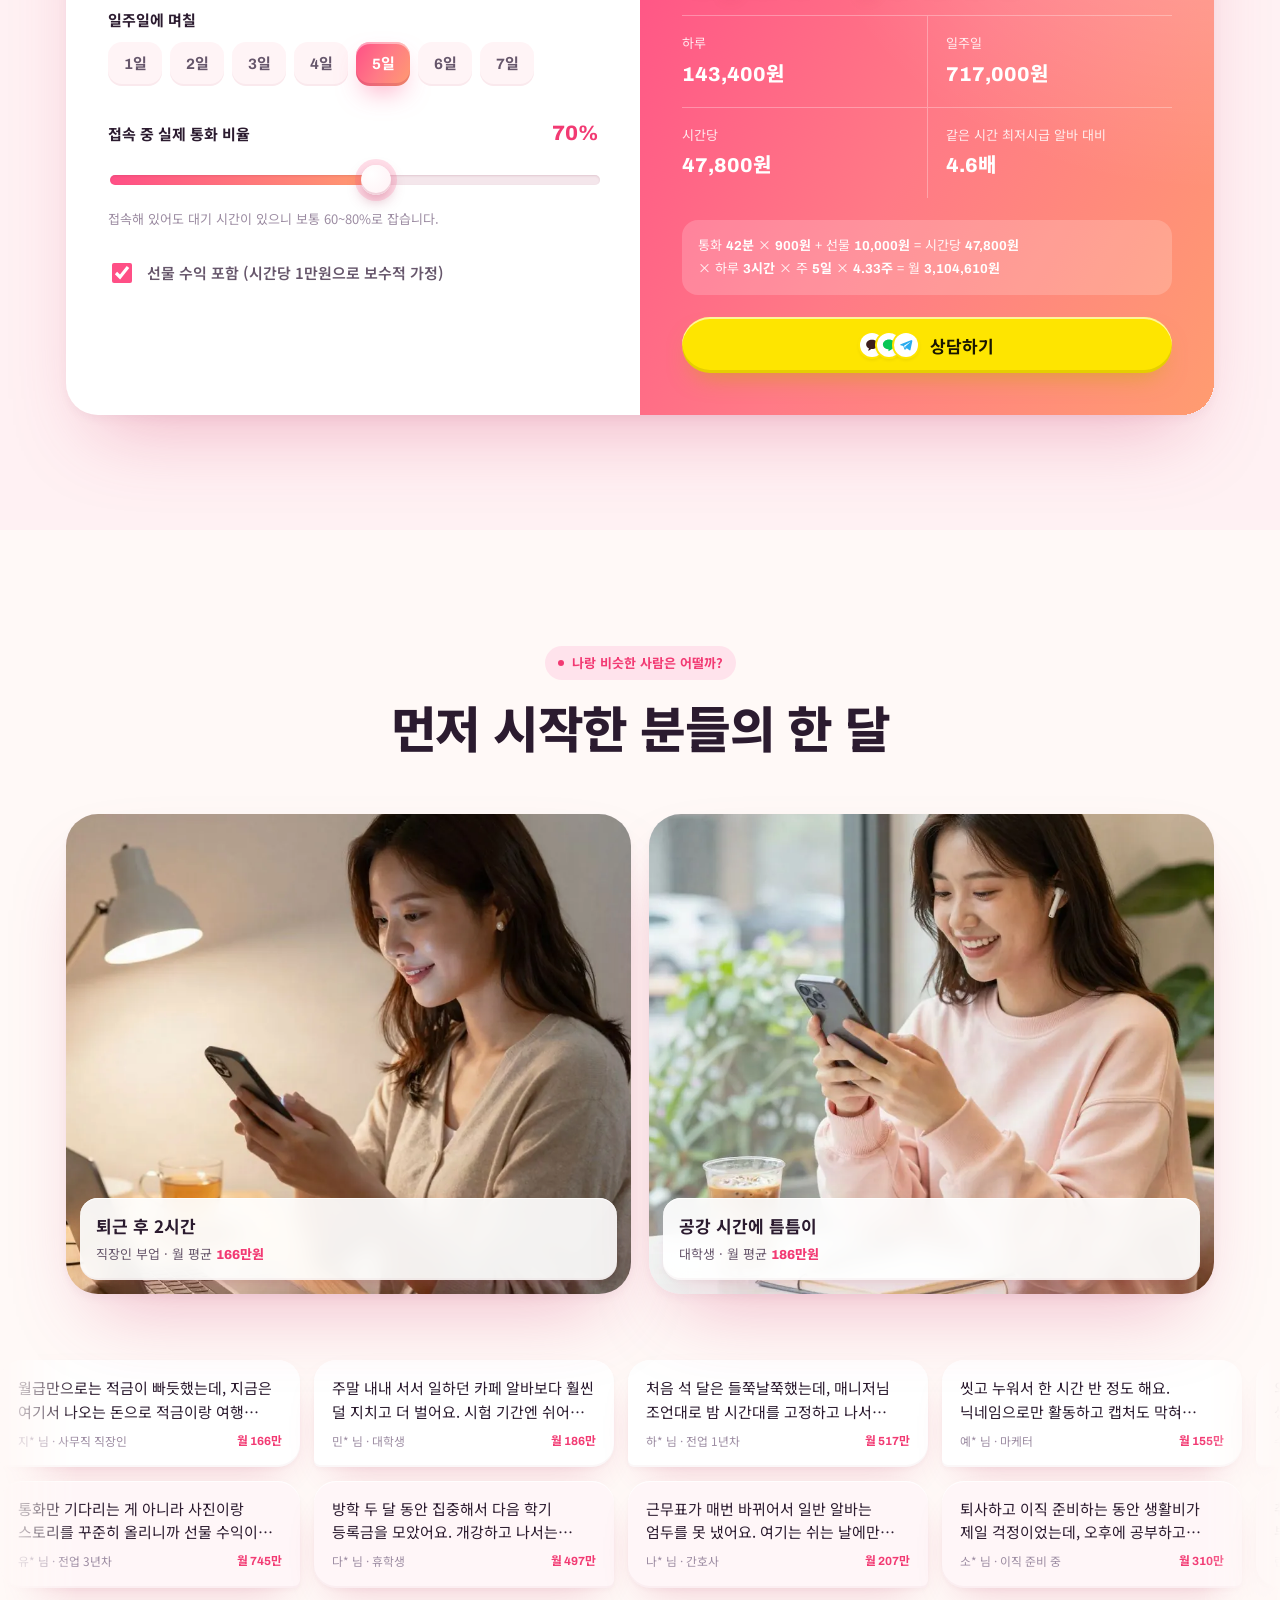
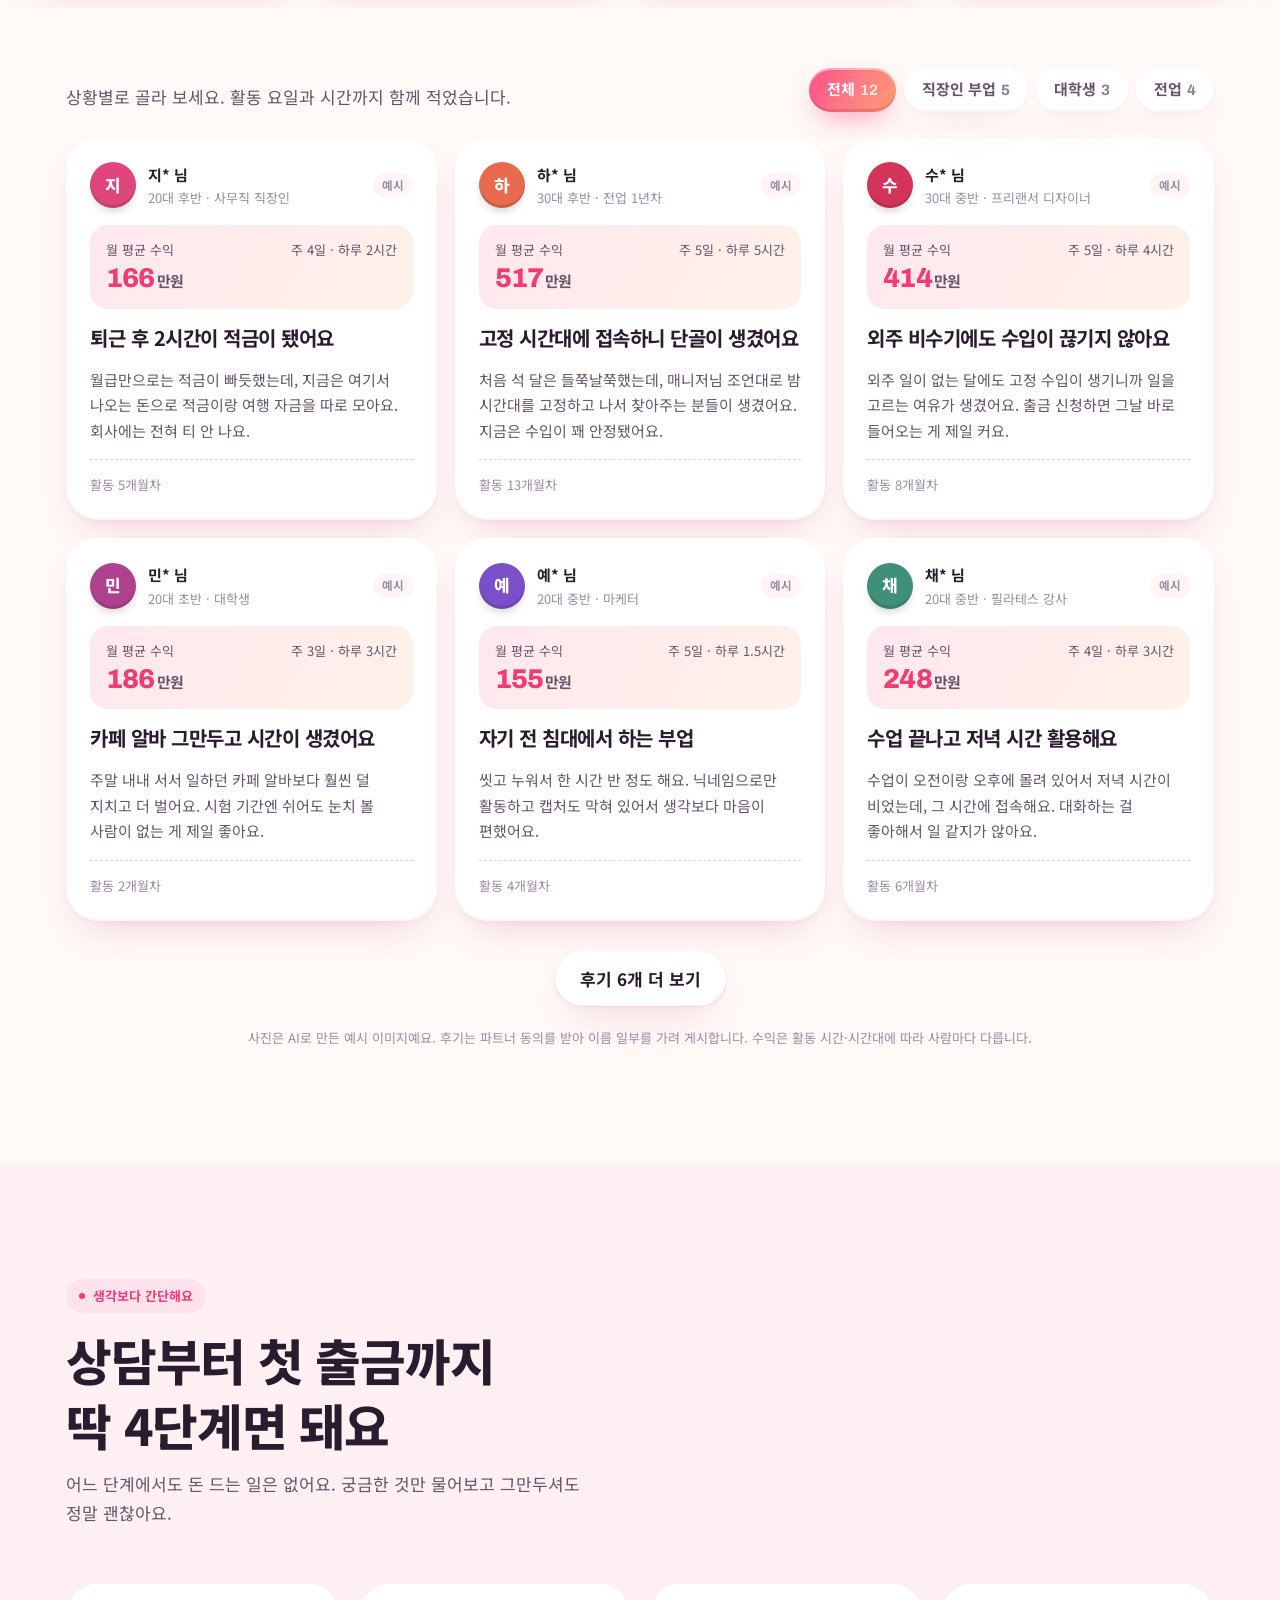
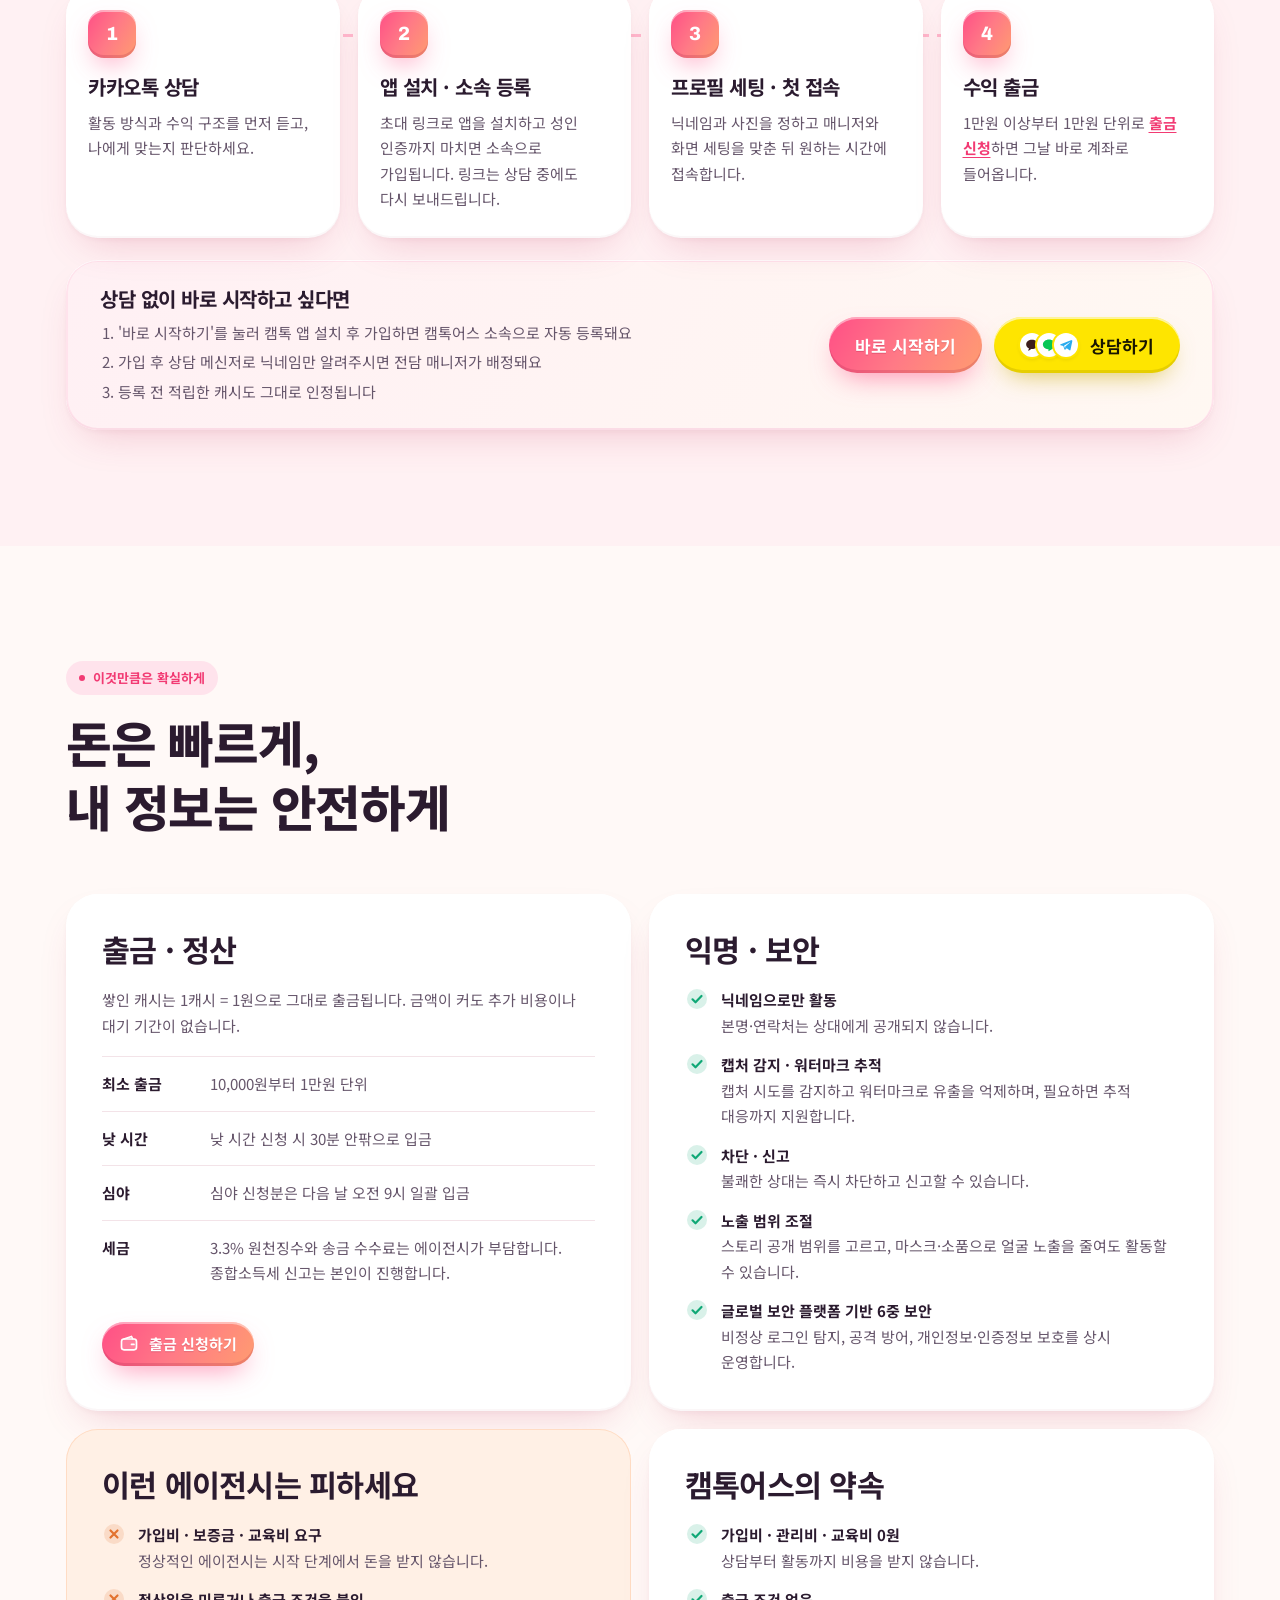
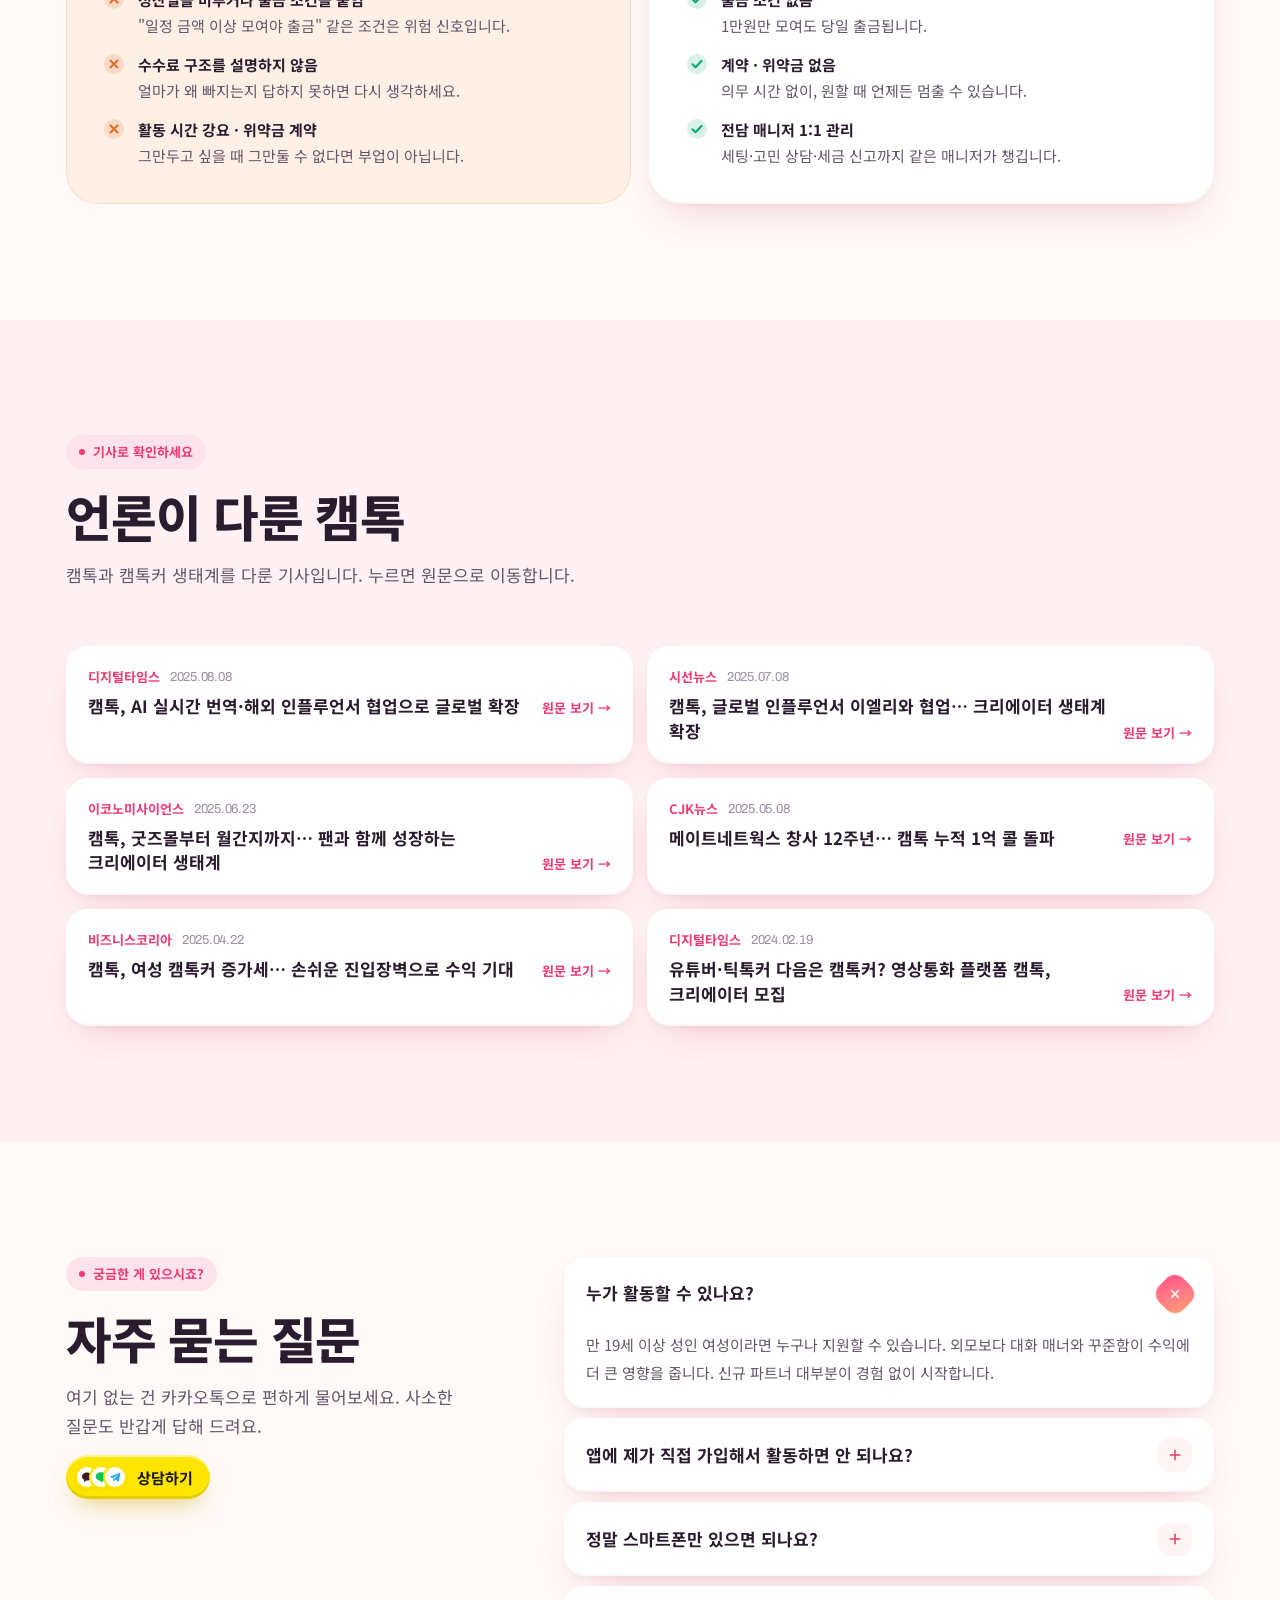
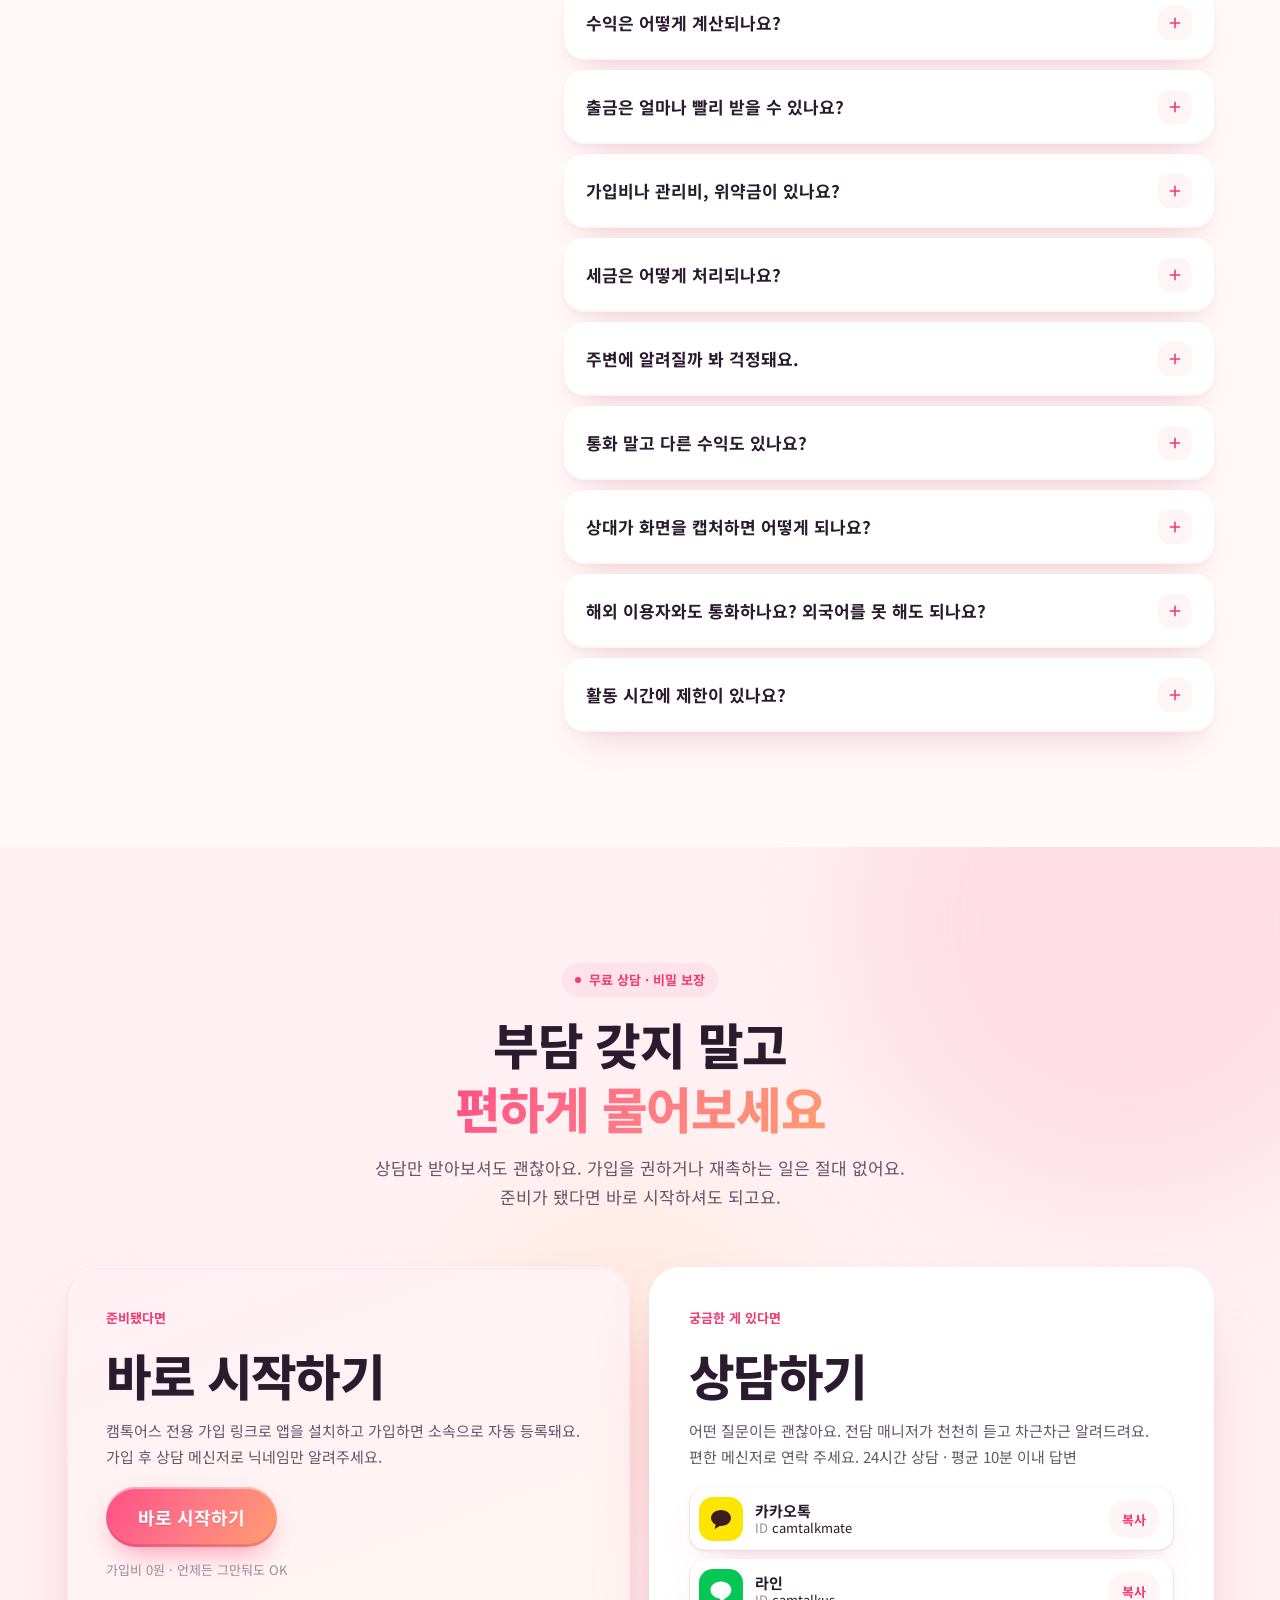
==== commit 1a7ab524: "네이버 서치어드바이저 소유확인 태그 Co-Authored-By: Claude Opus 5.5 <noreply@anthropic.com> Claude-Session: https://" ====
--- a/index.html
+++ b/index.html
@@ -2,6 +2,7 @@
 <html lang="ko">
 <head>
 <meta charset="utf-8">
+<meta name="naver-site-verification" content="8de9d811fc8256f0fd3e348e62711d559c8d484a" />
 <meta name="viewport" content="width=device-width, initial-scale=1, viewport-fit=cover">
 <title>캠톡커 모집 | 집에서 영상통화로 1시간 54,000원, 캠톡 공식 에이전시 캠톡어스</title>
 <meta name="description" content="캠톡 공식 에이전시 캠톡어스에서 캠톡커를 모집합니다. 스마트폰 하나로 내가 편한 시간에 영상통화하고 1분 900원씩 적립, 1시간이면 54,000원. 1만원부터 그날 바로 출금, 가입비·관리비 0원, 의무 시간 없음. 닉네임 활동과 캡처 방지로 안전하게, 처음이어도 전담 매니저가 1:1로 알려드려요.">
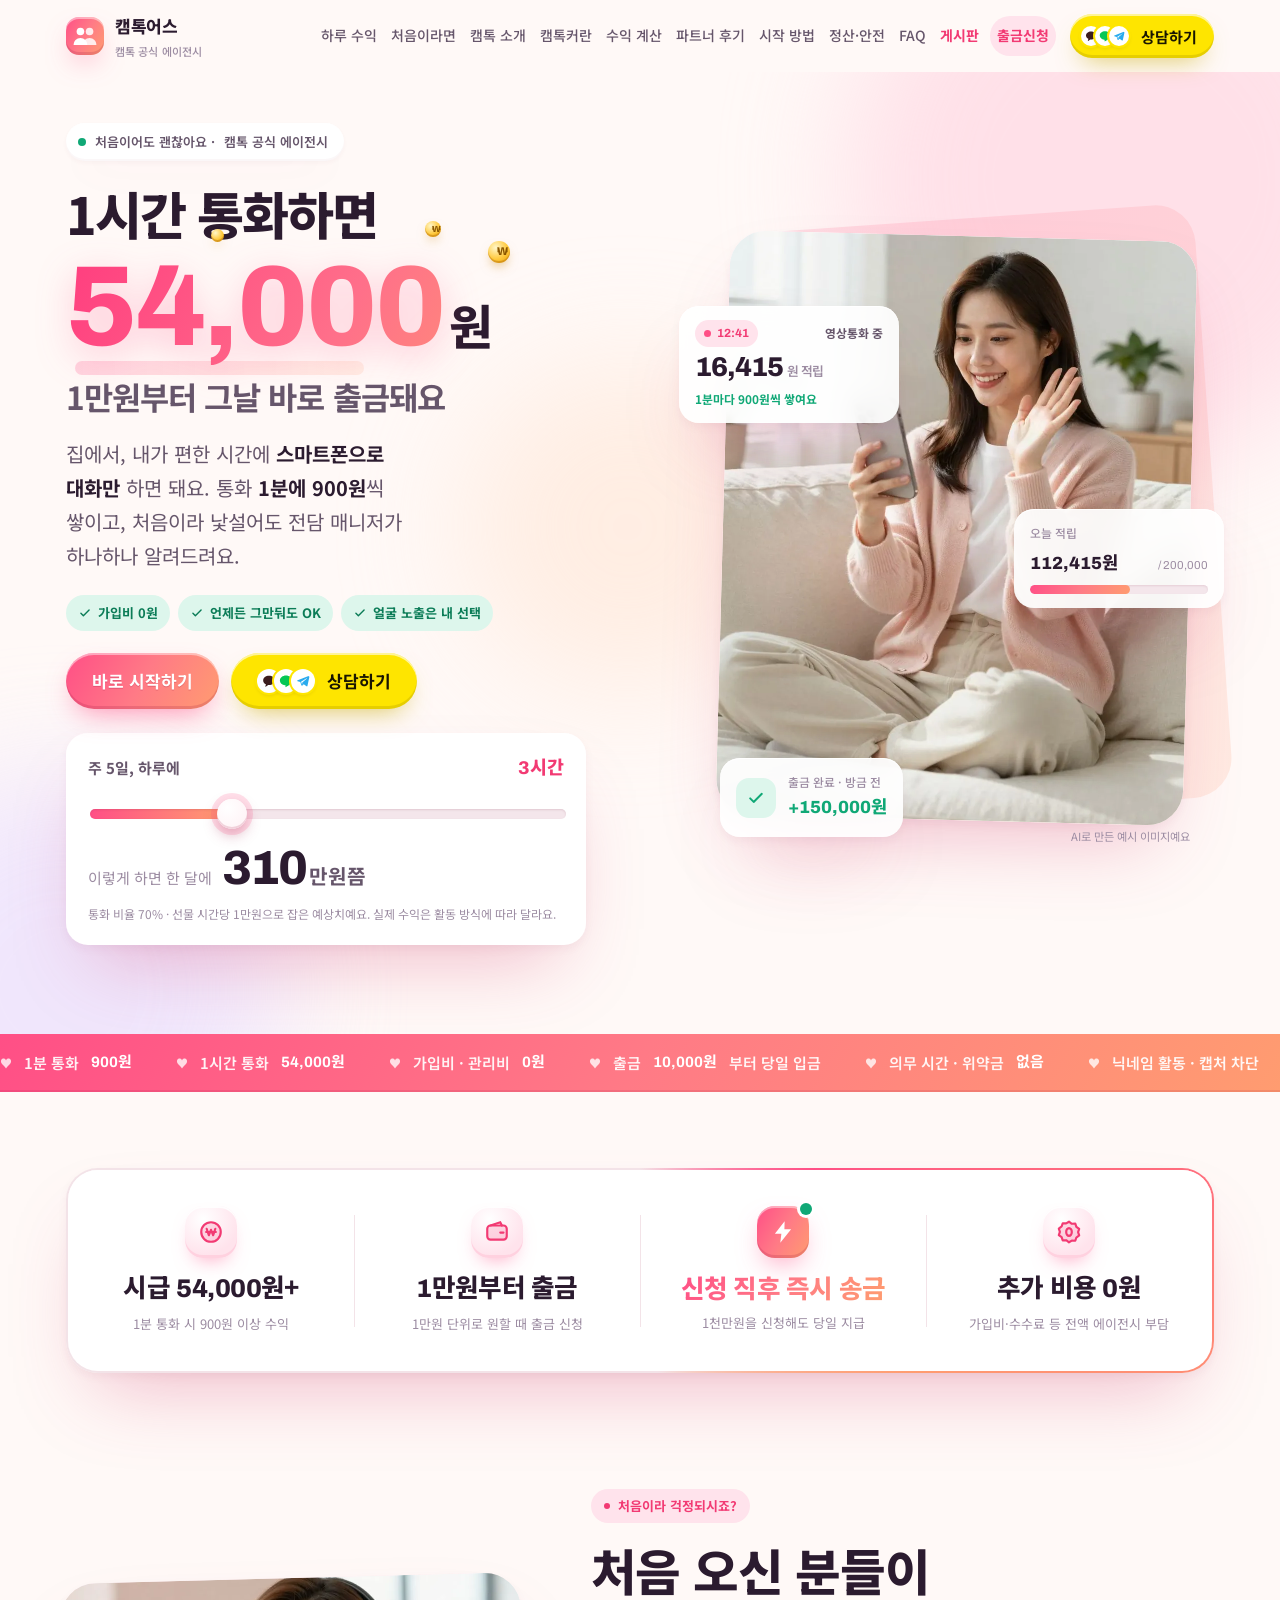
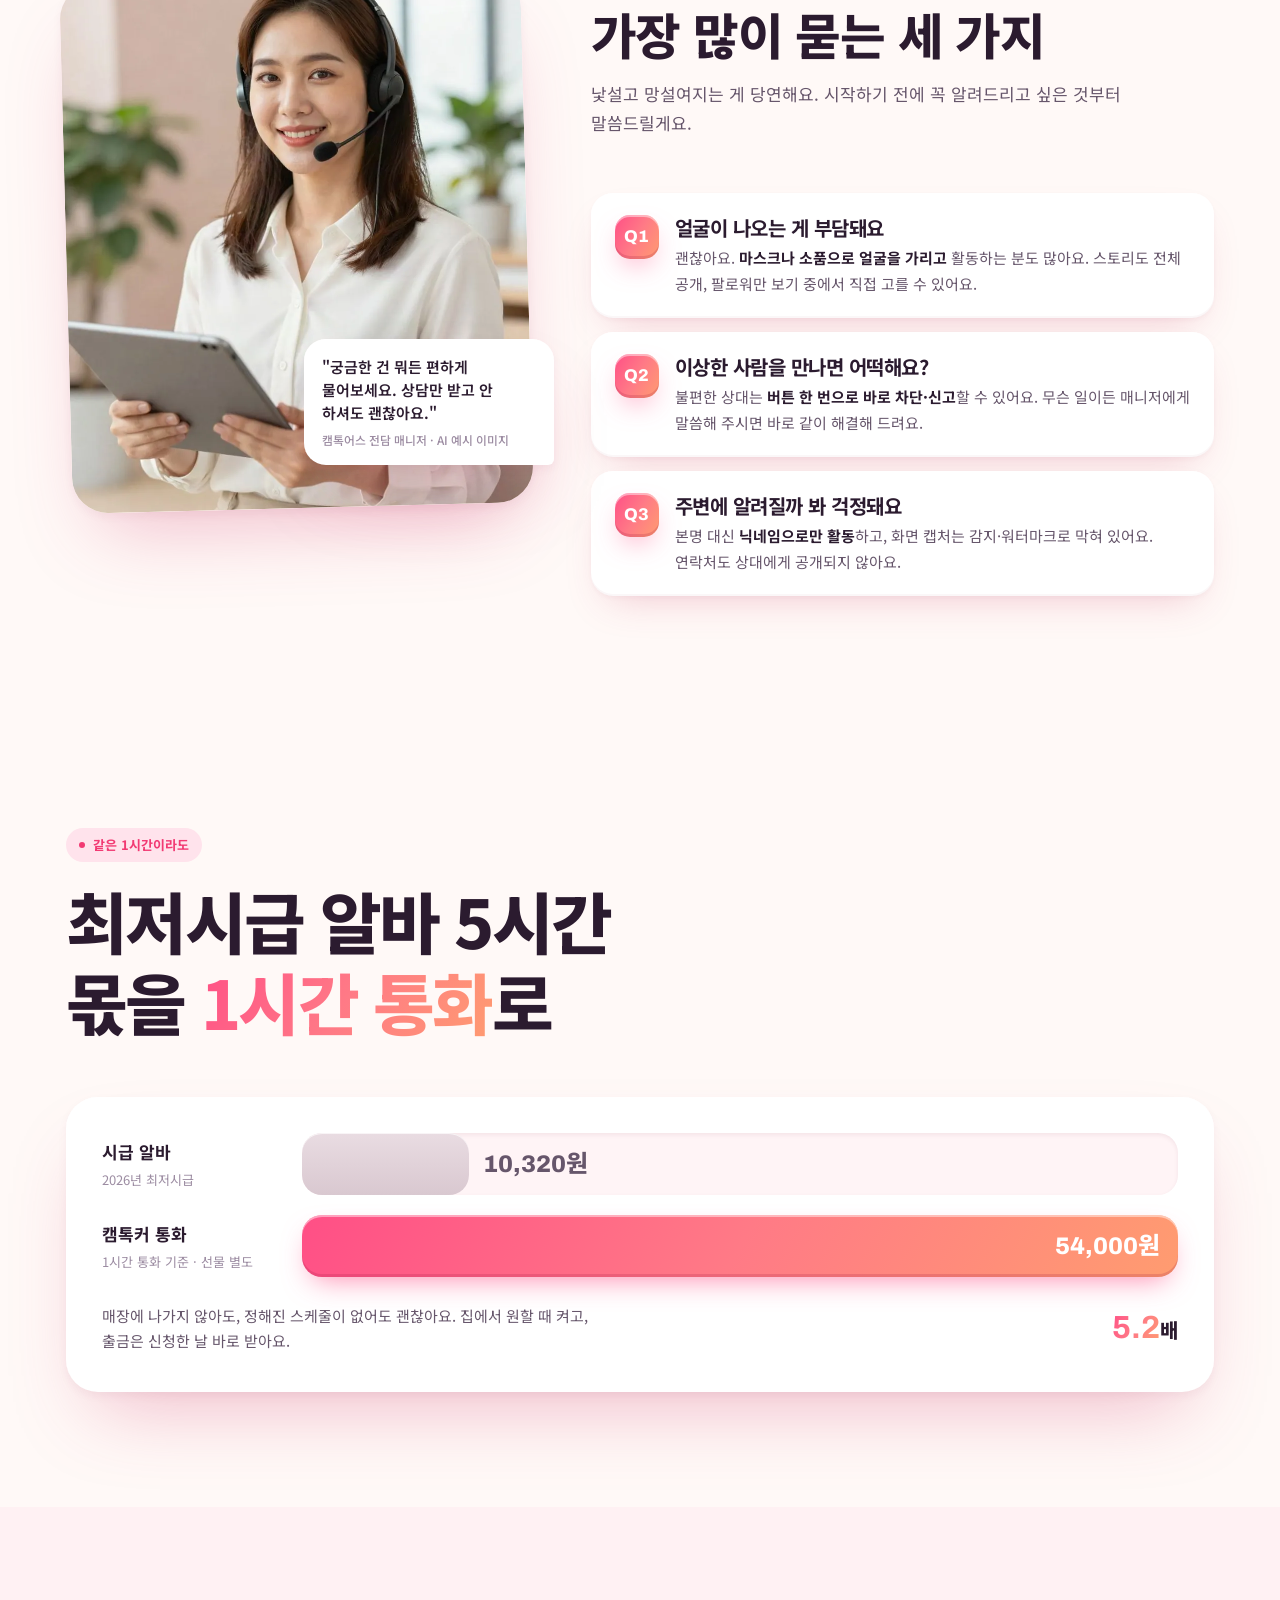
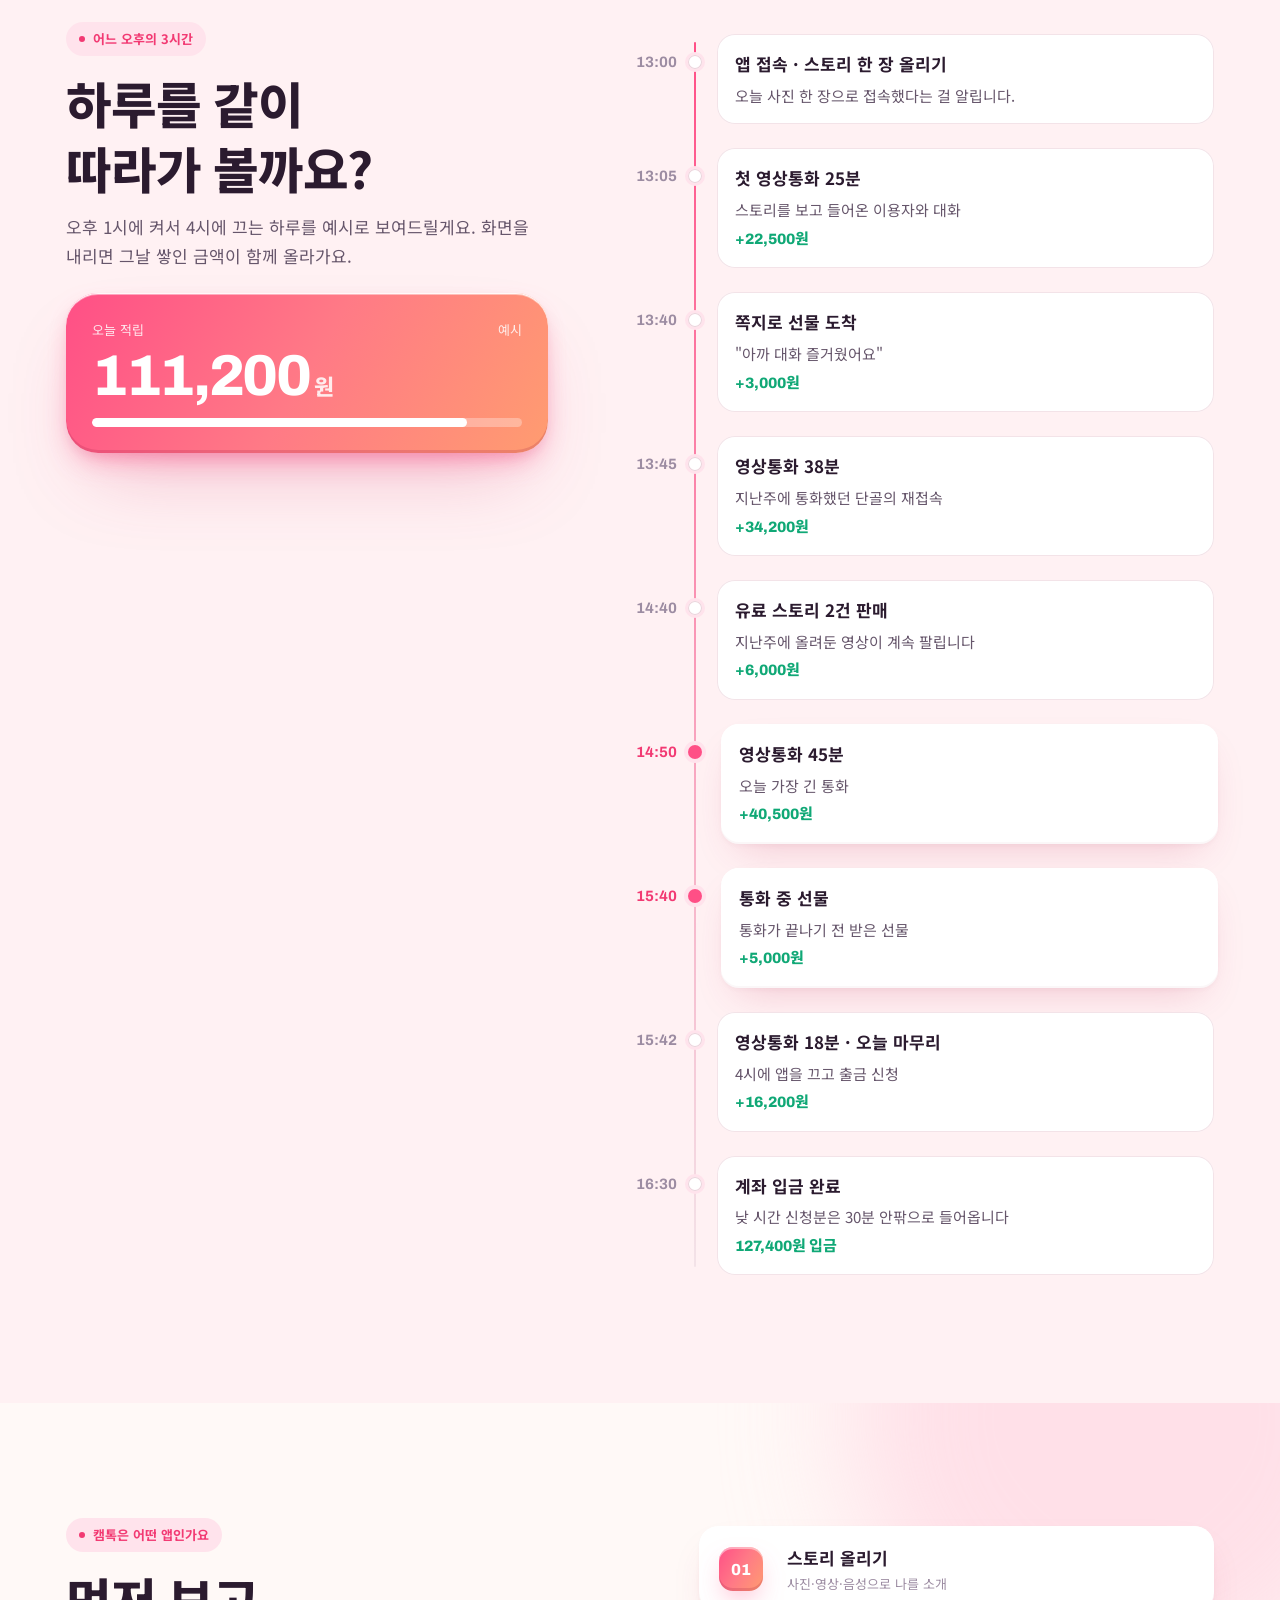
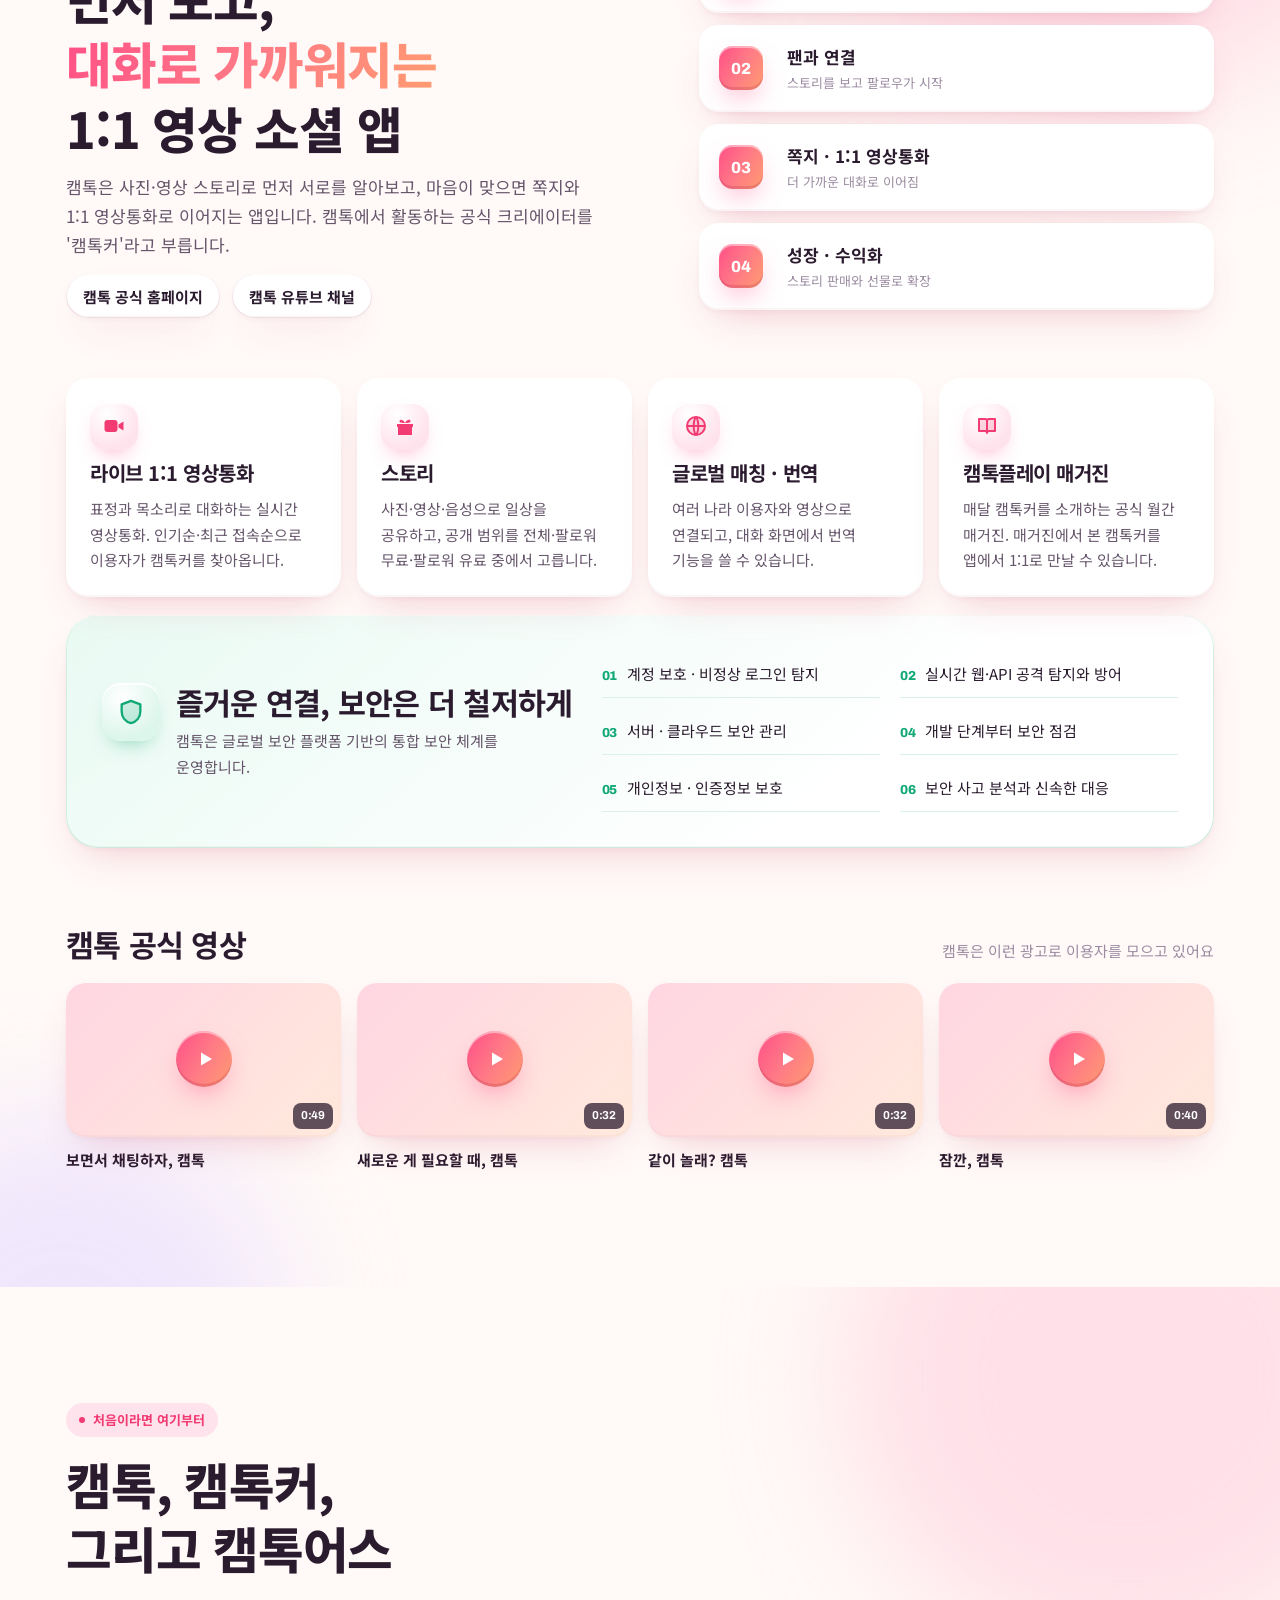
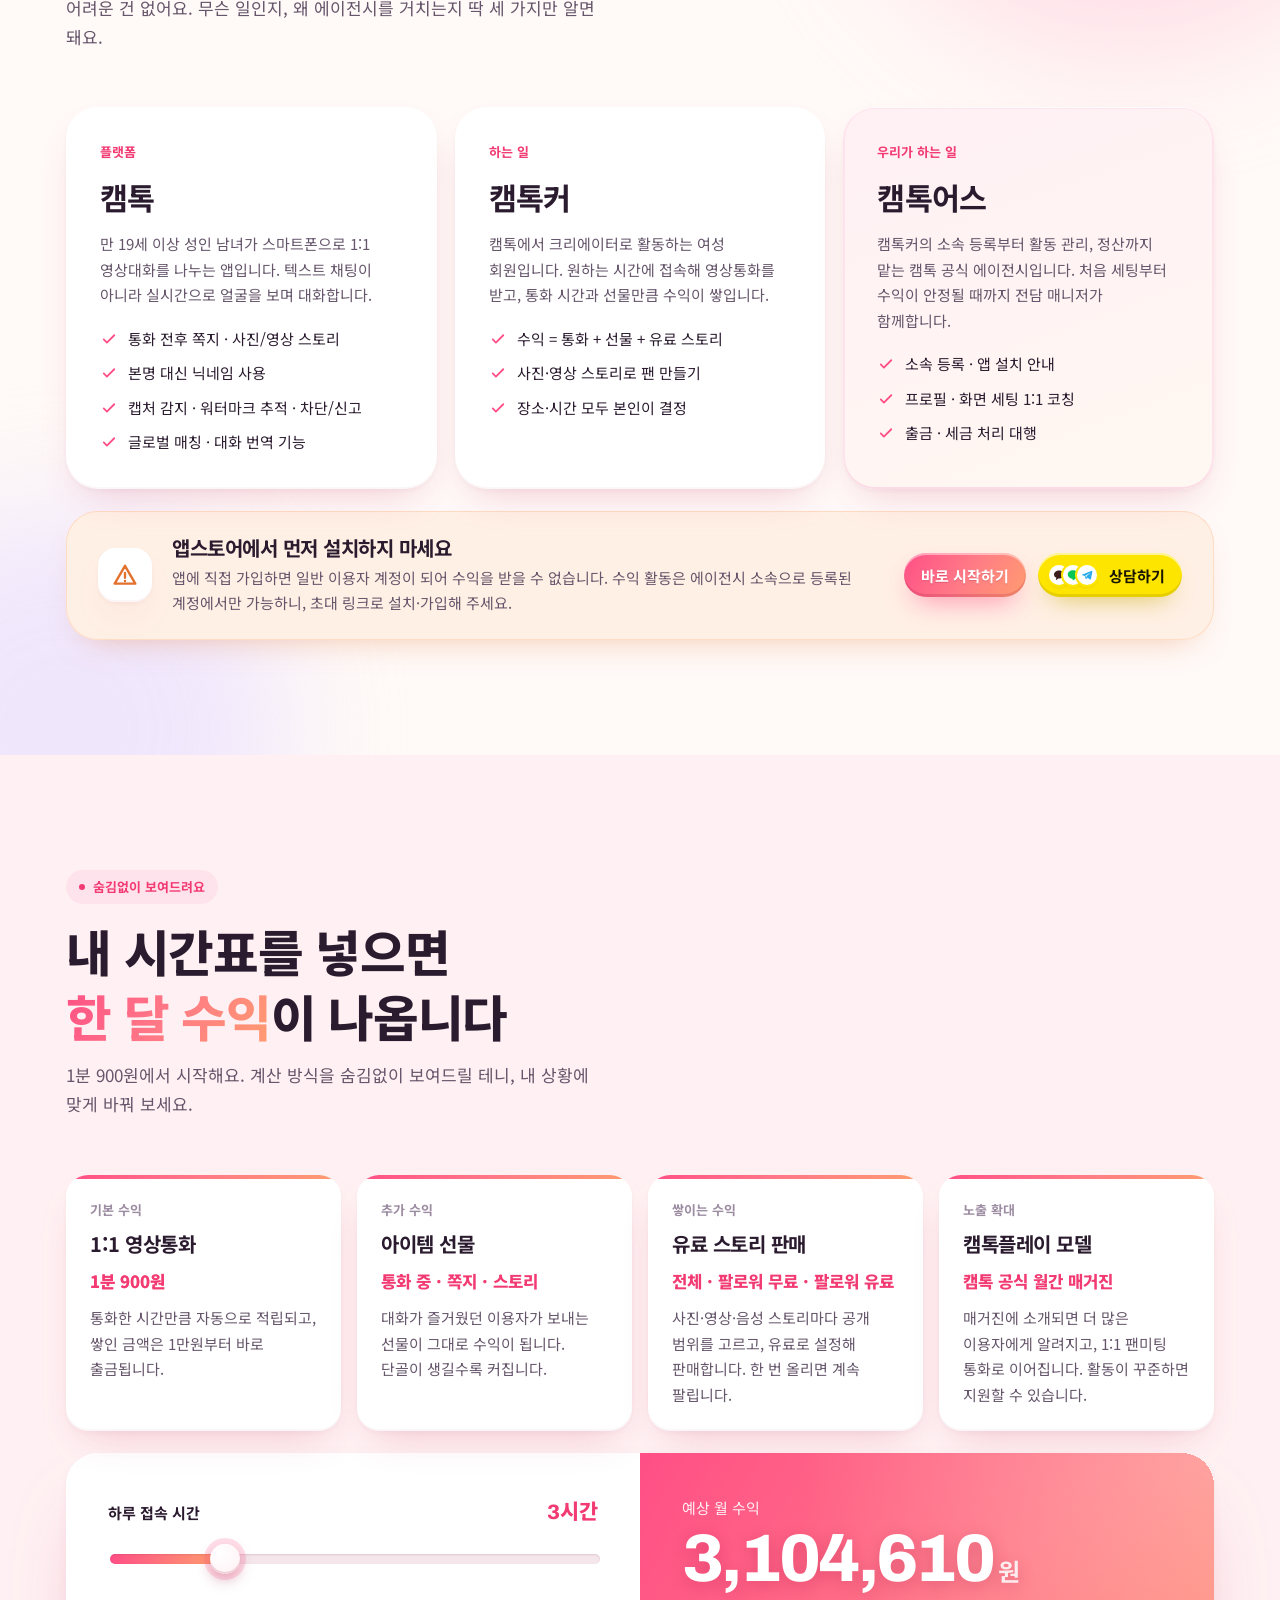
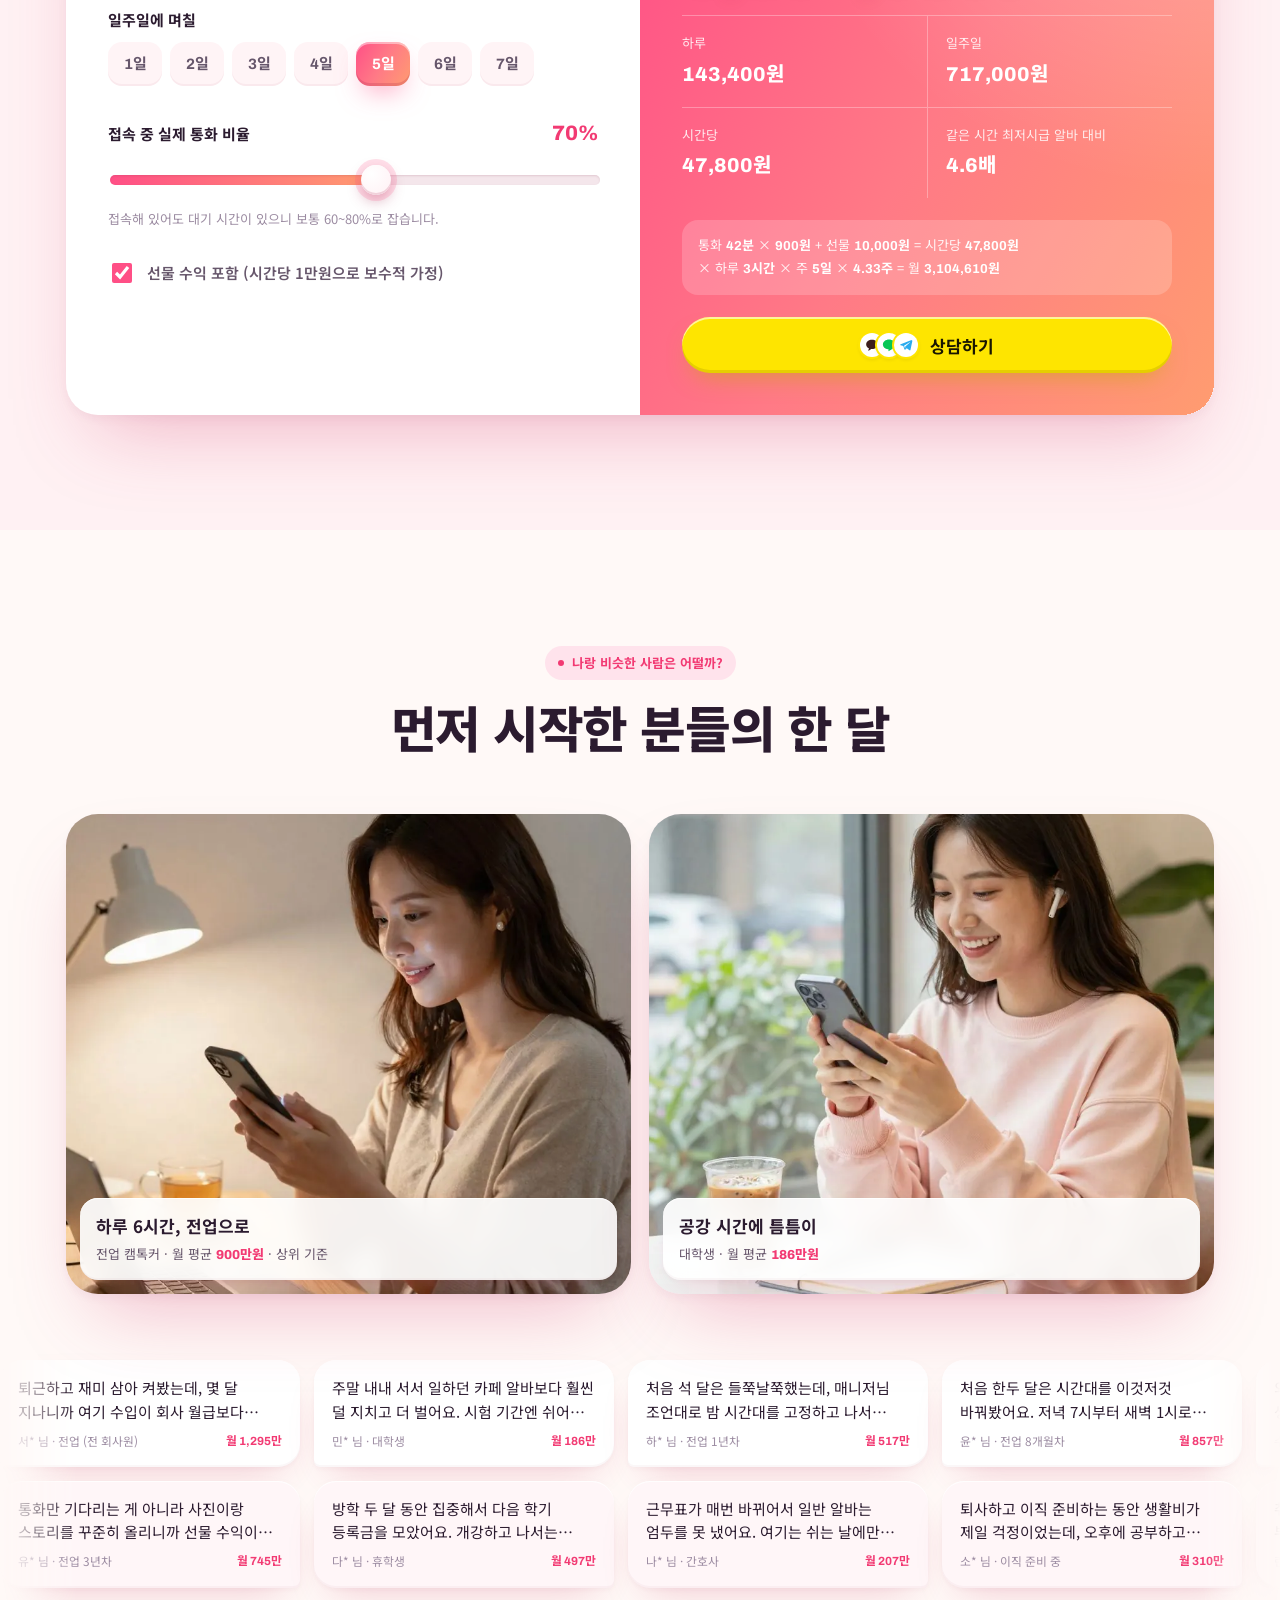
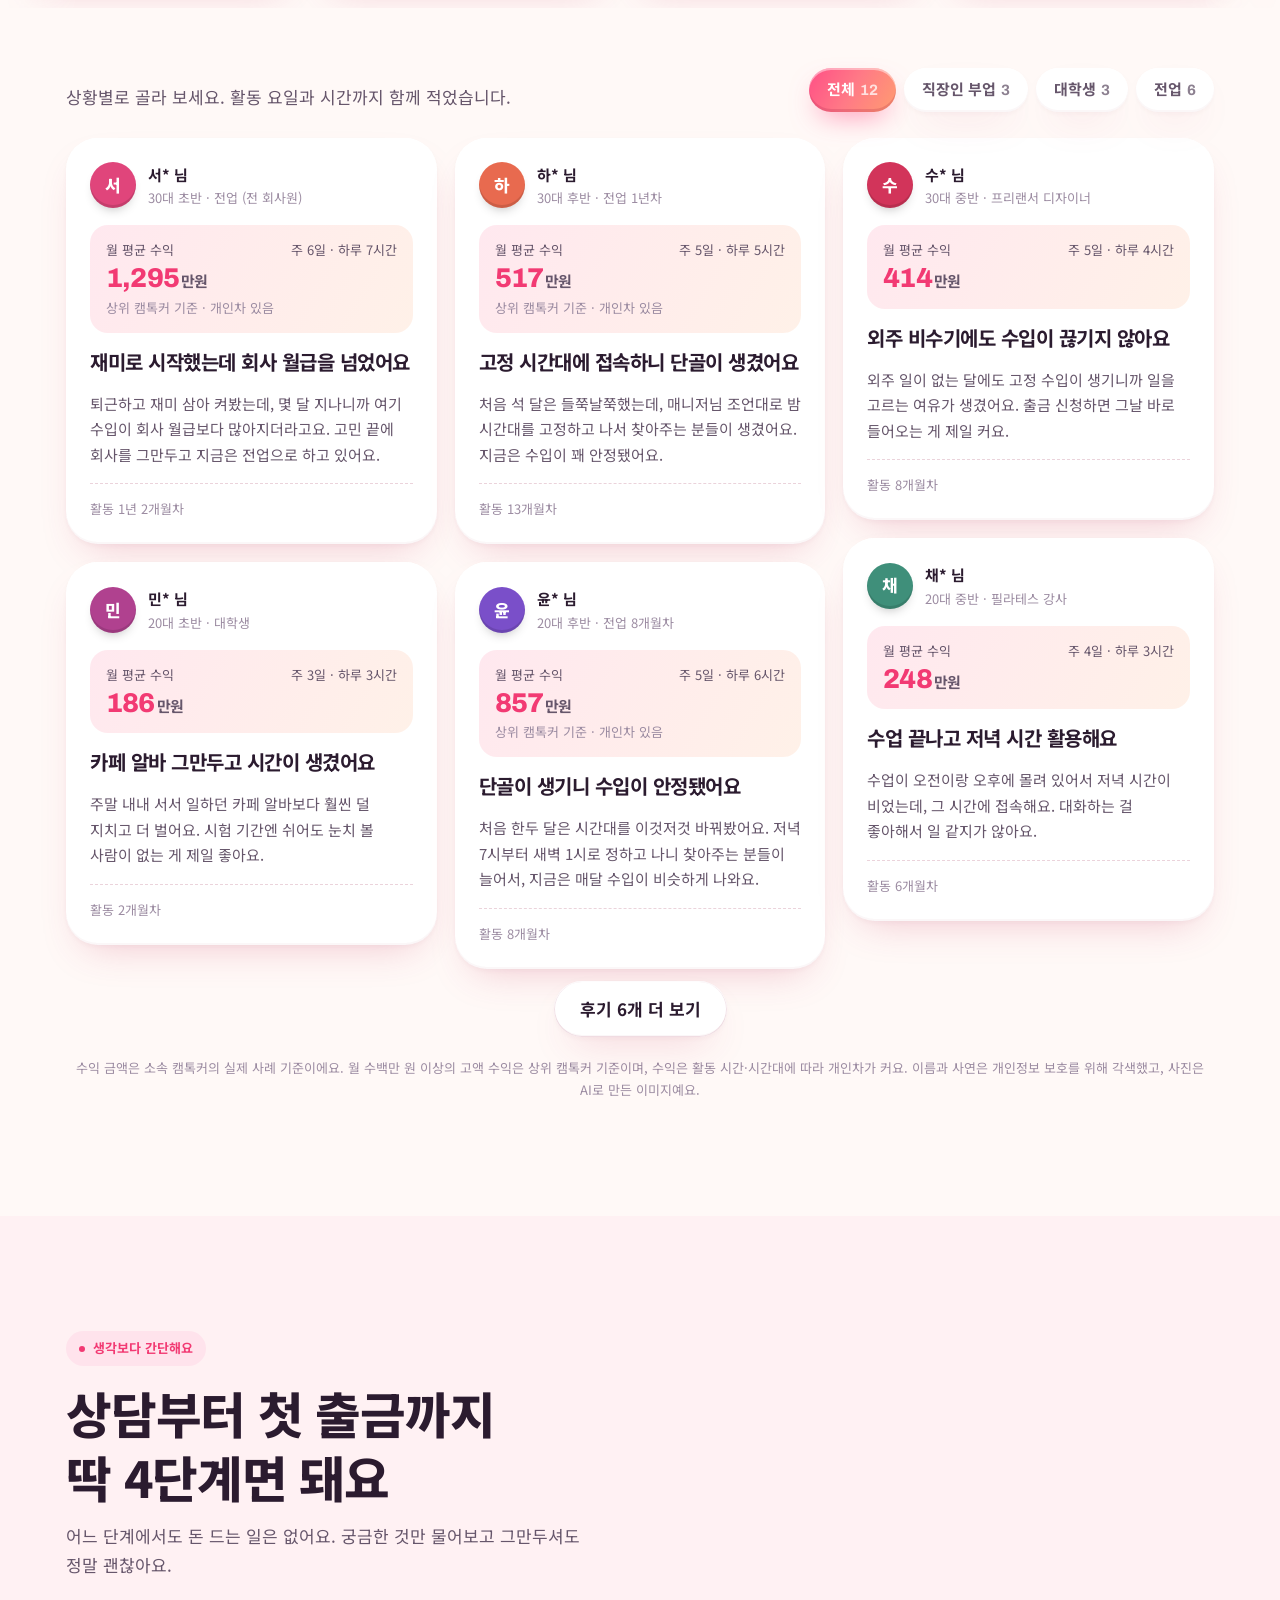
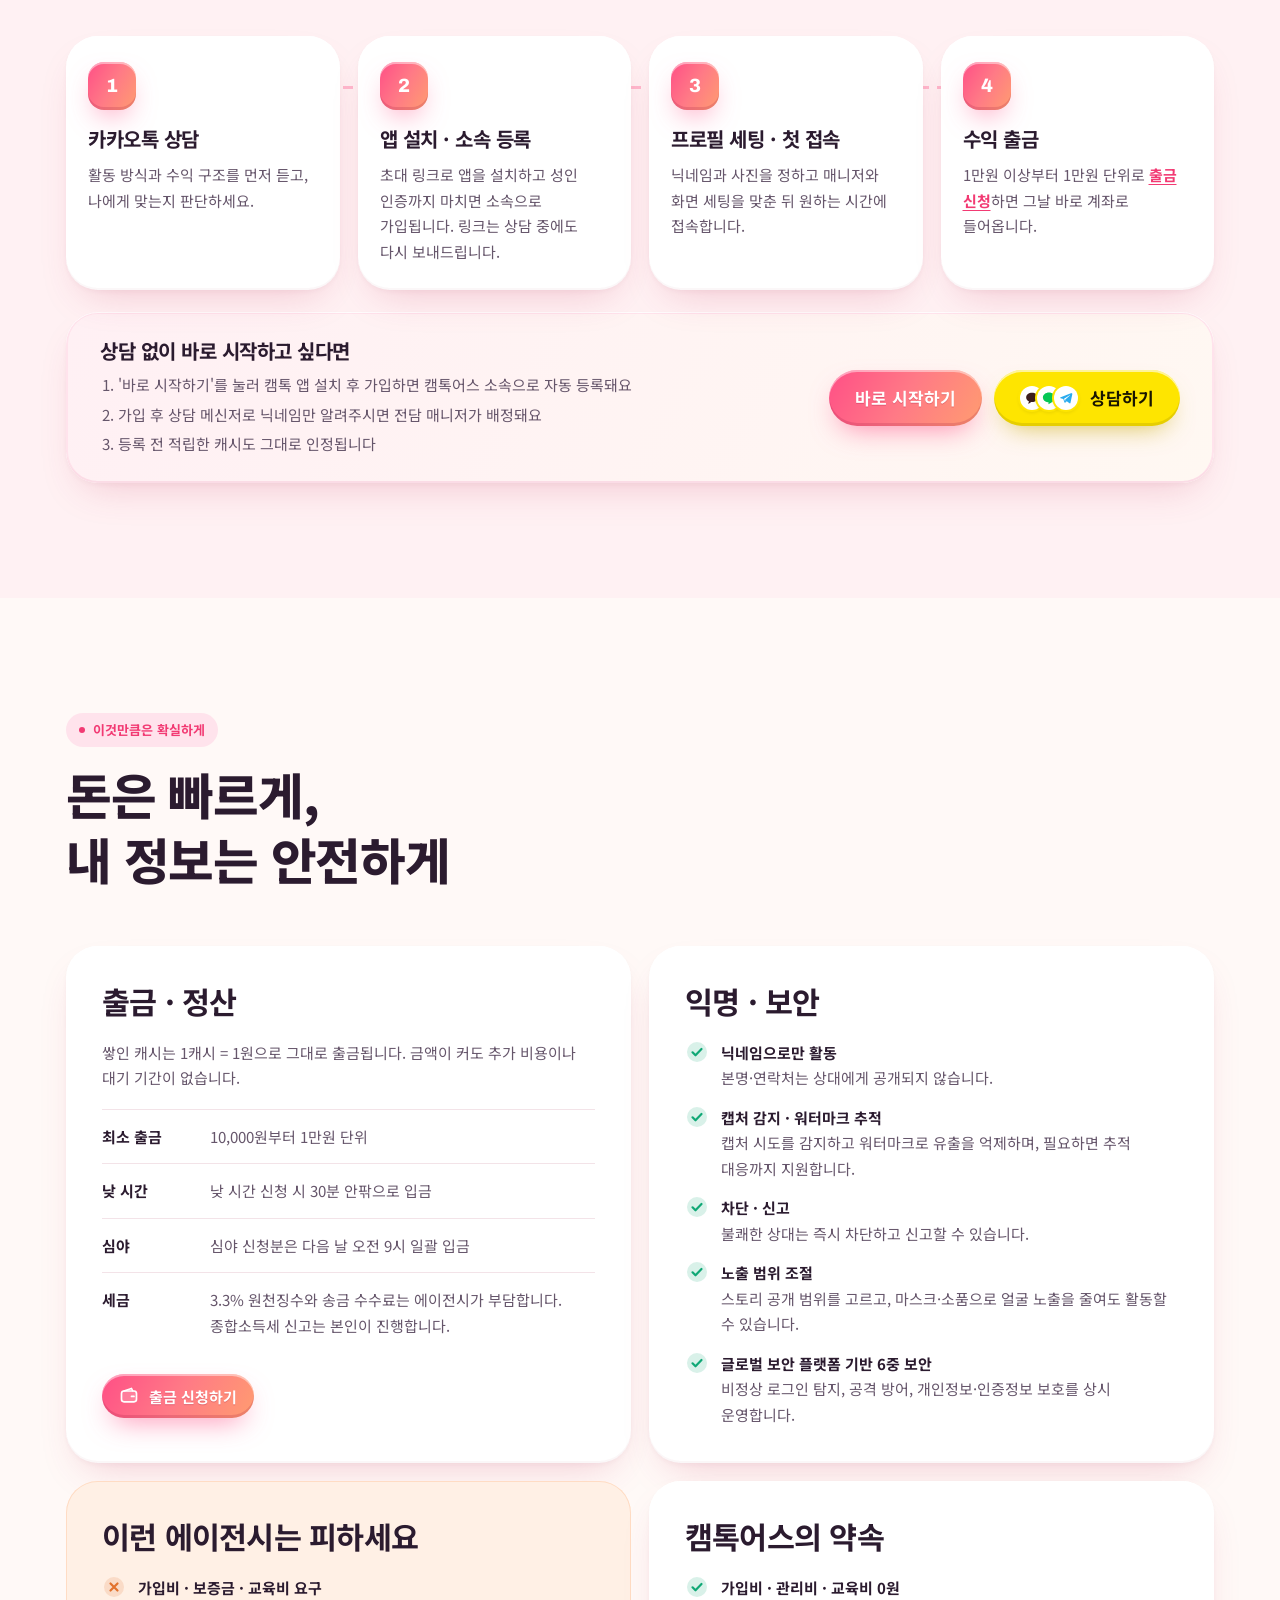
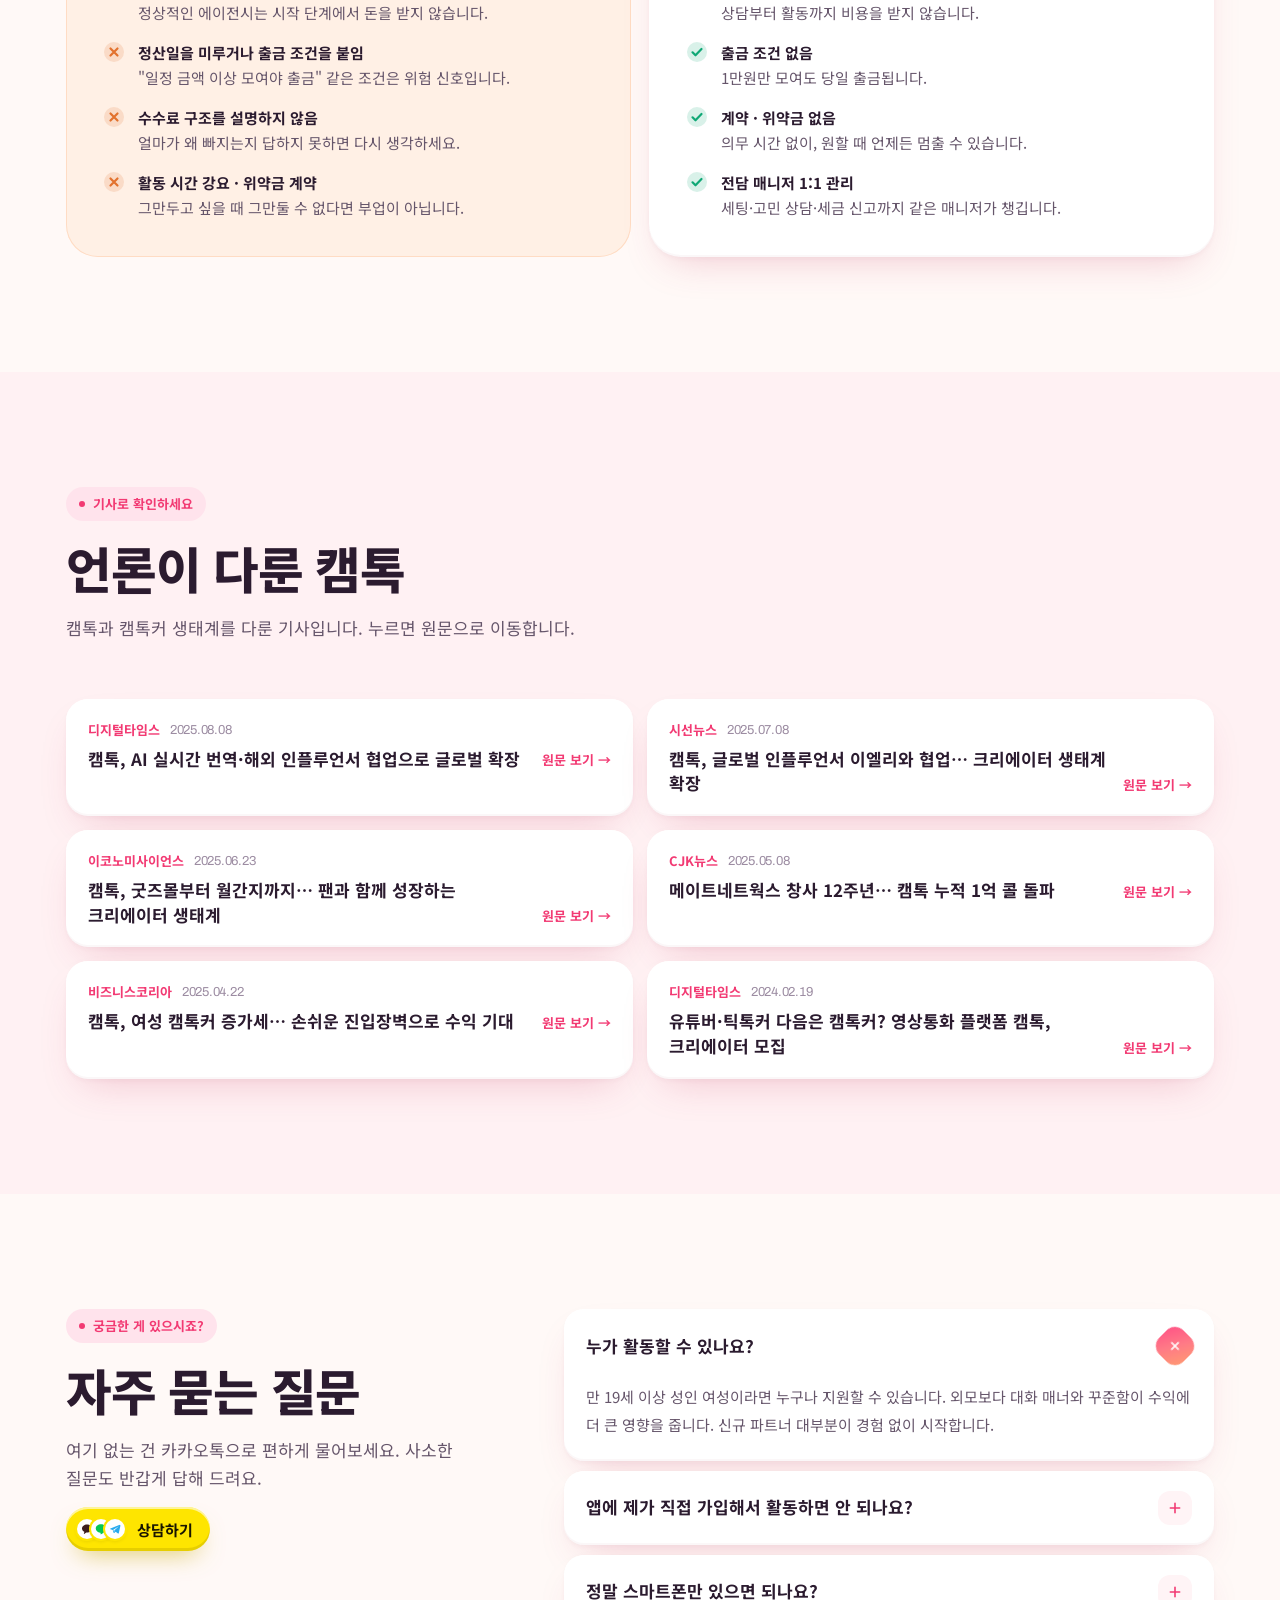
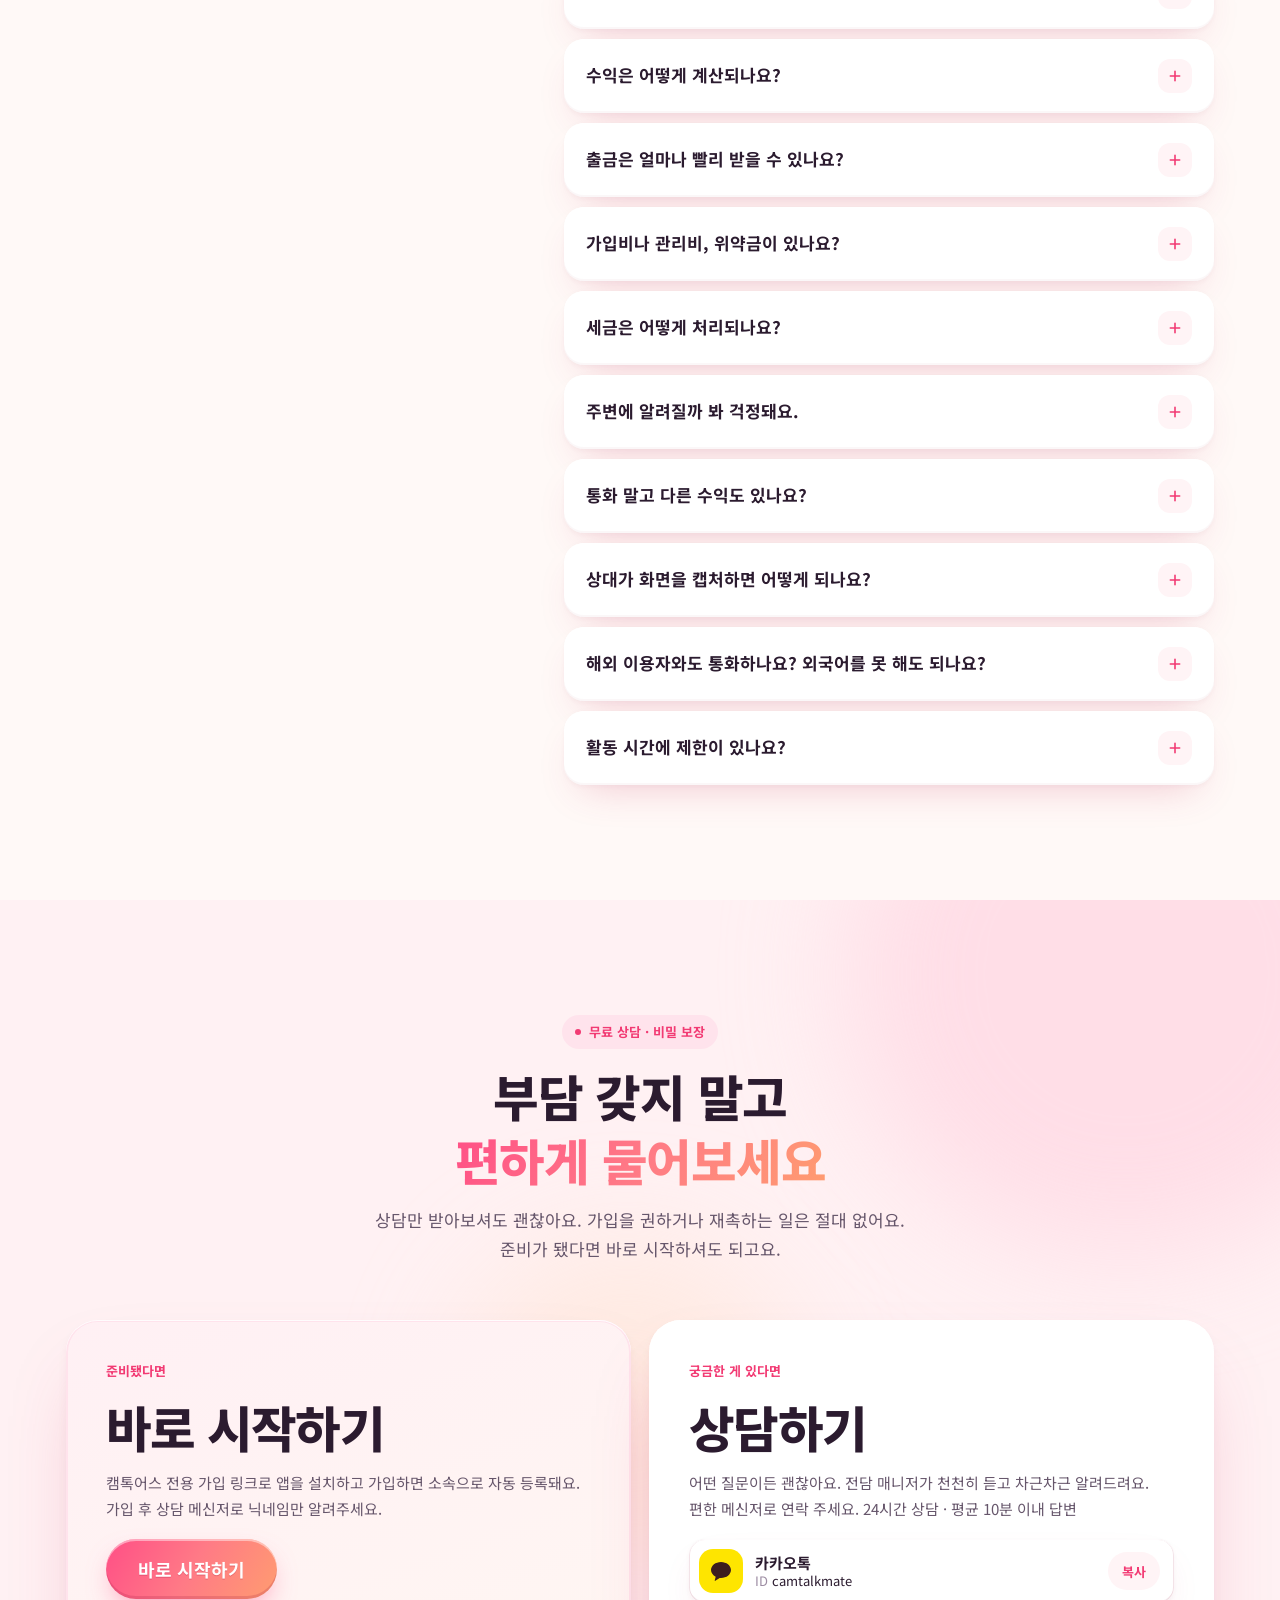
==== commit d912d73a: "후기: 예시 표시 제거, 고액 사례(1,295만·857만·900만) 반영, 상위 캠톡커 기준·개인차 안내 Co-Authored-By: Claude Opus 5.5 <noreply@" ====
--- a/index.html
+++ b/index.html
@@ -29,8 +29,8 @@
 <link rel="preconnect" href="https://fonts.googleapis.com">
 <link rel="preconnect" href="https://fonts.gstatic.com" crossorigin>
 <link rel="stylesheet" href="https://fonts.googleapis.com/css2?family=Archivo:wght@600;700;800&family=Gasoek+One&family=Noto+Sans+KR:wght@400;500;700;800&display=swap">
-<link rel="stylesheet" href="assets/css/site.css?v=97e64909">
-<script src="assets/js/config.js?v=d1e7e612"></script>
+<link rel="stylesheet" href="assets/css/site.css?v=86708c8c">
+<script src="assets/js/config.js?v=b9c791b4"></script>
 <script src="assets/js/tracking.js?v=4b3edc1f"></script>
 <script type="application/ld+json">
 {
@@ -416,7 +416,7 @@
   </div></div>
   <div class="wrap">
     <div class="persona" data-reveal>
-      <figure class="pcard" style="margin:0"><picture><source srcset="assets/img/work.webp" type="image/webp"><img src="assets/img/work.jpg" alt="퇴근 후 집 책상에서 스마트폰을 보며 웃는 직장인 여성" width="900" height="1200" loading="lazy"></picture><figcaption><b>퇴근 후 2시간</b><span>직장인 부업 · 월 평균 <em>166만원</em></span></figcaption></figure>
+      <figure class="pcard" style="margin:0"><picture><source srcset="assets/img/work.webp" type="image/webp"><img src="assets/img/work.jpg" alt="집 책상에서 스마트폰을 보며 웃는 여성" width="900" height="1200" loading="lazy"></picture><figcaption><b>하루 6시간, 전업으로</b><span>전업 캠톡커 · 월 평균 <em>900만원</em> · 상위 기준</span></figcaption></figure>
       <figure class="pcard" style="margin:0"><picture><source srcset="assets/img/student.webp" type="image/webp"><img src="assets/img/student.jpg" alt="카페에서 스마트폰을 보며 웃는 대학생" width="900" height="1200" loading="lazy"></picture><figcaption><b>공강 시간에 틈틈이</b><span>대학생 · 월 평균 <em>186만원</em></span></figcaption></figure>
     </div>
   </div>
@@ -429,7 +429,7 @@
     <p class="swipe" aria-hidden="true">옆으로 넘겨보세요</p>
     <div class="rv-grid" id="rvGrid" data-limit="6"></div>
     <div class="rv-more"><button type="button" class="btn btn--ghost" id="rvMore">후기 더 보기</button></div>
-    <p class="rv-disclaimer">사진은 AI로 만든 예시 이미지예요. 후기는 파트너 동의를 받아 이름 일부를 가려 게시합니다. 수익은 활동 시간·시간대에 따라 사람마다 다릅니다.</p>
+    <p class="rv-disclaimer">수익 금액은 소속 캠톡커의 실제 사례 기준이에요. 월 수백만 원 이상의 고액 수익은 상위 캠톡커 기준이며, 수익은 활동 시간·시간대에 따라 개인차가 커요. 이름과 사연은 개인정보 보호를 위해 각색했고, 사진은 AI로 만든 이미지예요.</p>
   </div>
 </section>
 
@@ -598,7 +598,7 @@
 </footer>
 
 
-<script src="assets/js/content.js?v=392cc423"></script>
-<script src="assets/js/site.js?v=fd76215e"></script>
+<script src="assets/js/content.js?v=47be2d80"></script>
+<script src="assets/js/site.js?v=032cfbe9"></script>
 </body>
 </html>
--- a/assets/css/site.css
+++ b/assets/css/site.css
@@ -402,6 +402,7 @@
 .rv-money { display: grid; gap: 2px; padding: 14px 16px; border-radius: 18px; background: linear-gradient(120deg, #FFE8EF, #FFF1E8); }
 .rv-money .lbl { font-size: var(--t-xs); color: var(--ink-2); display: flex; justify-content: space-between; gap: 8px; }
 .rv-money .amt { font-family: var(--f-num); font-variant-numeric: tabular-nums; font-weight: 800; font-size: 1.7rem; letter-spacing: -.03em; line-height: 1.15; color: var(--rose-2); }
+.rv-money .hi { font-size: var(--t-xs); color: var(--ink-3); }
 .rv-money .amt small { font-family: var(--f-body); font-size: .55em; font-weight: 700; margin-left: 2px; color: var(--ink-2); }
 .rv h3 { font-size: var(--t-l); }
 .rv p { color: var(--ink-2); font-size: var(--t-s); }
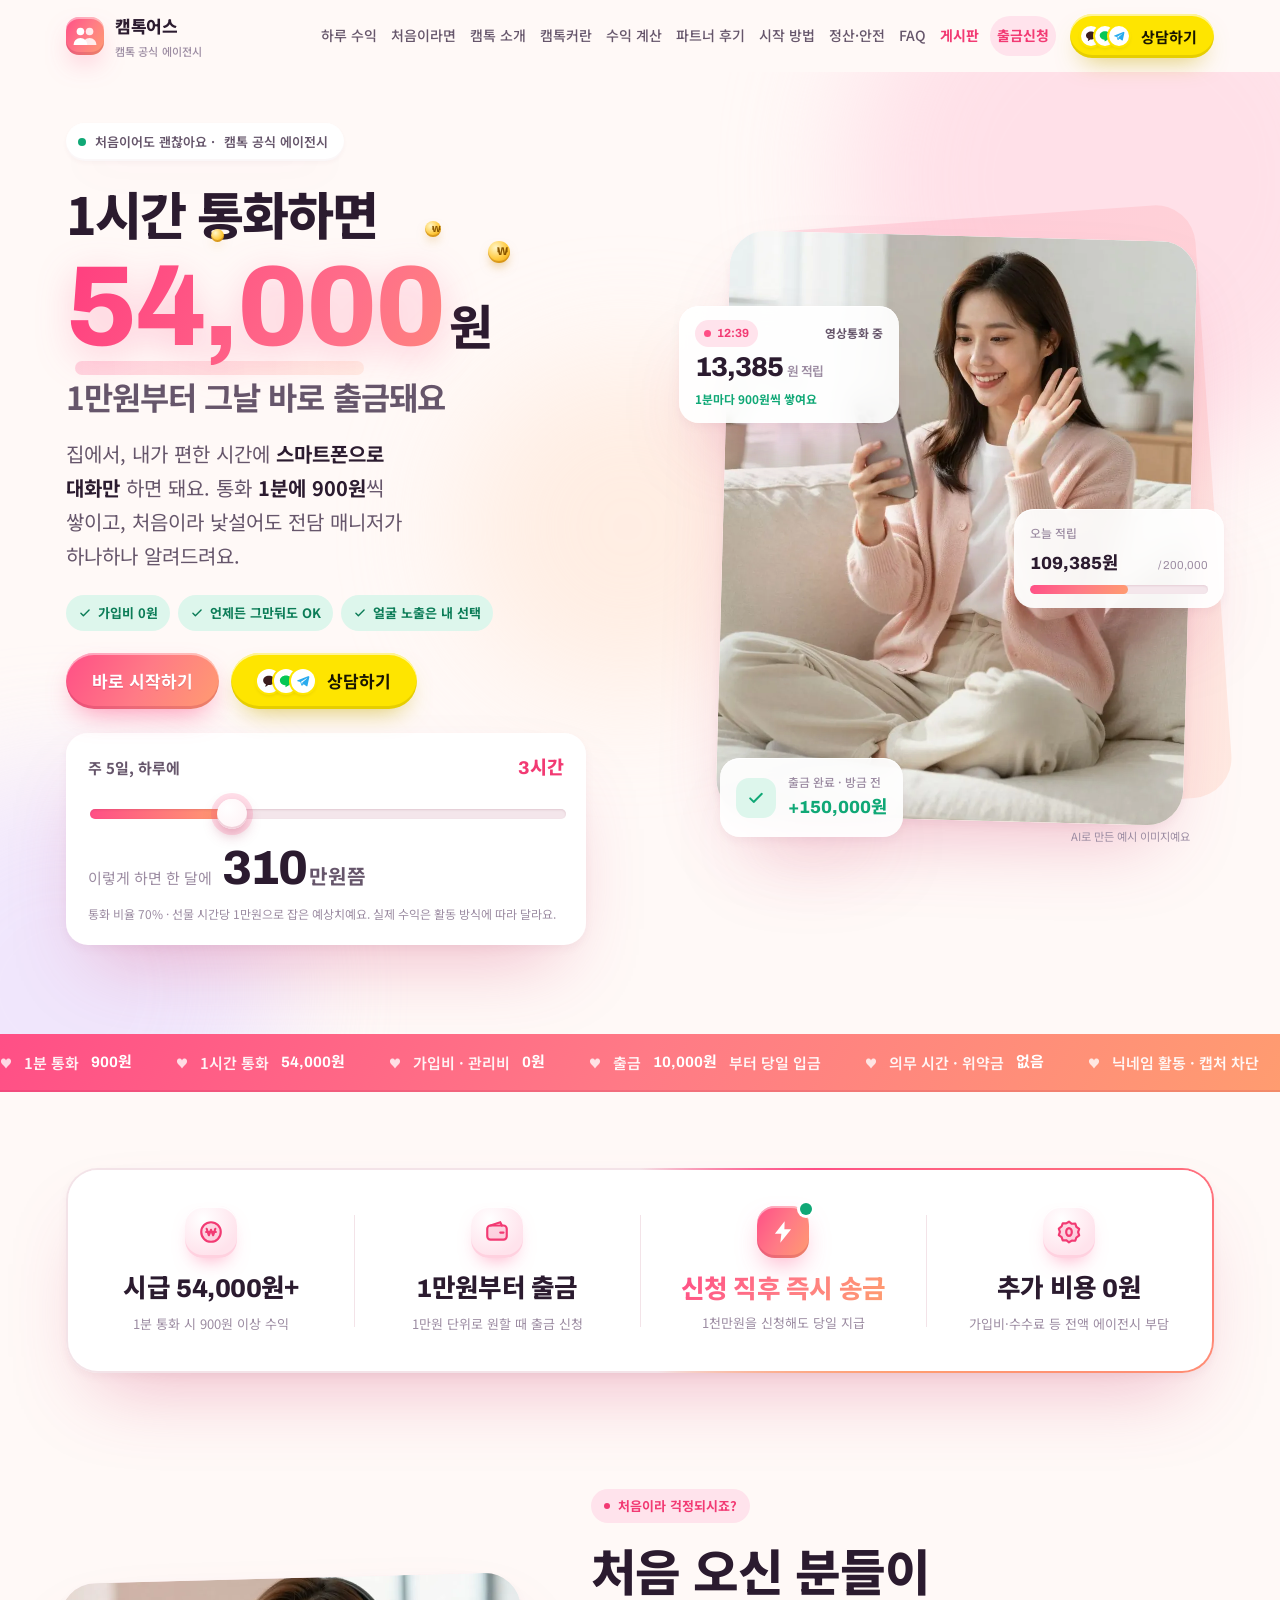
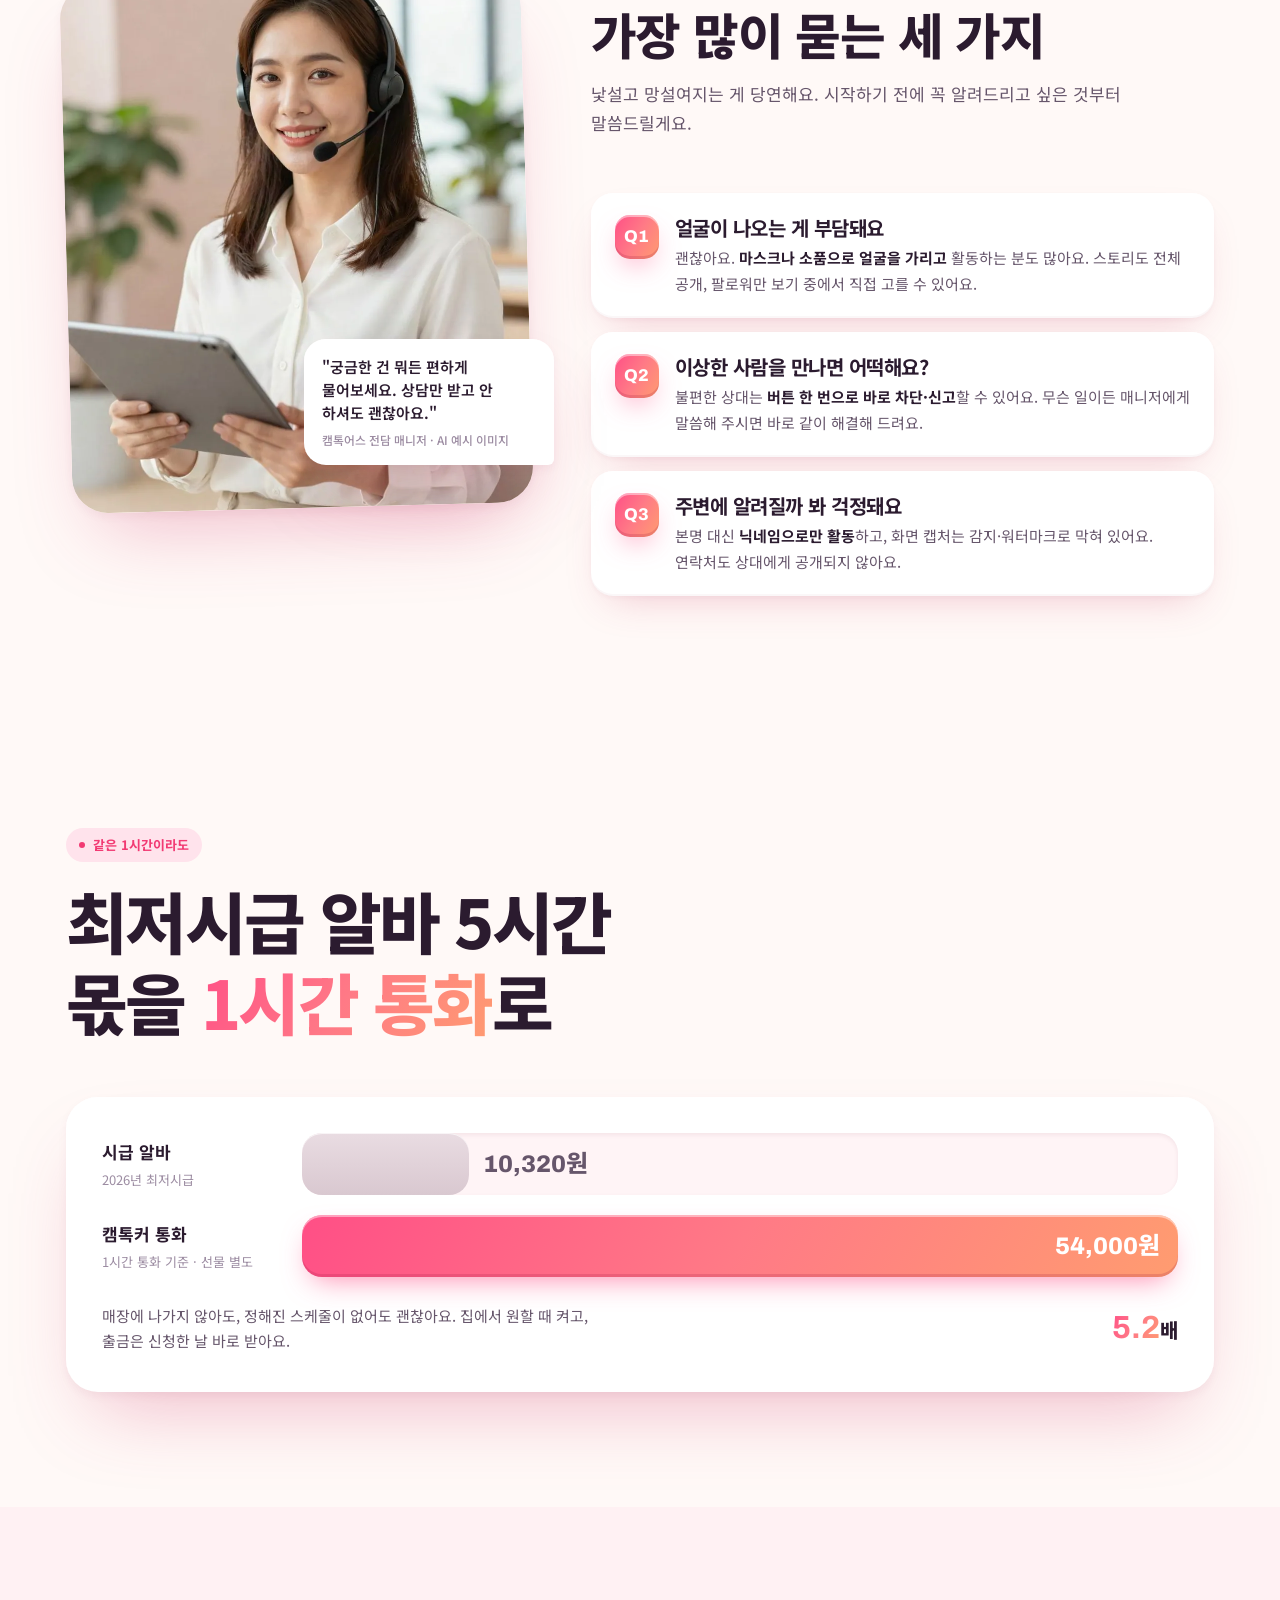
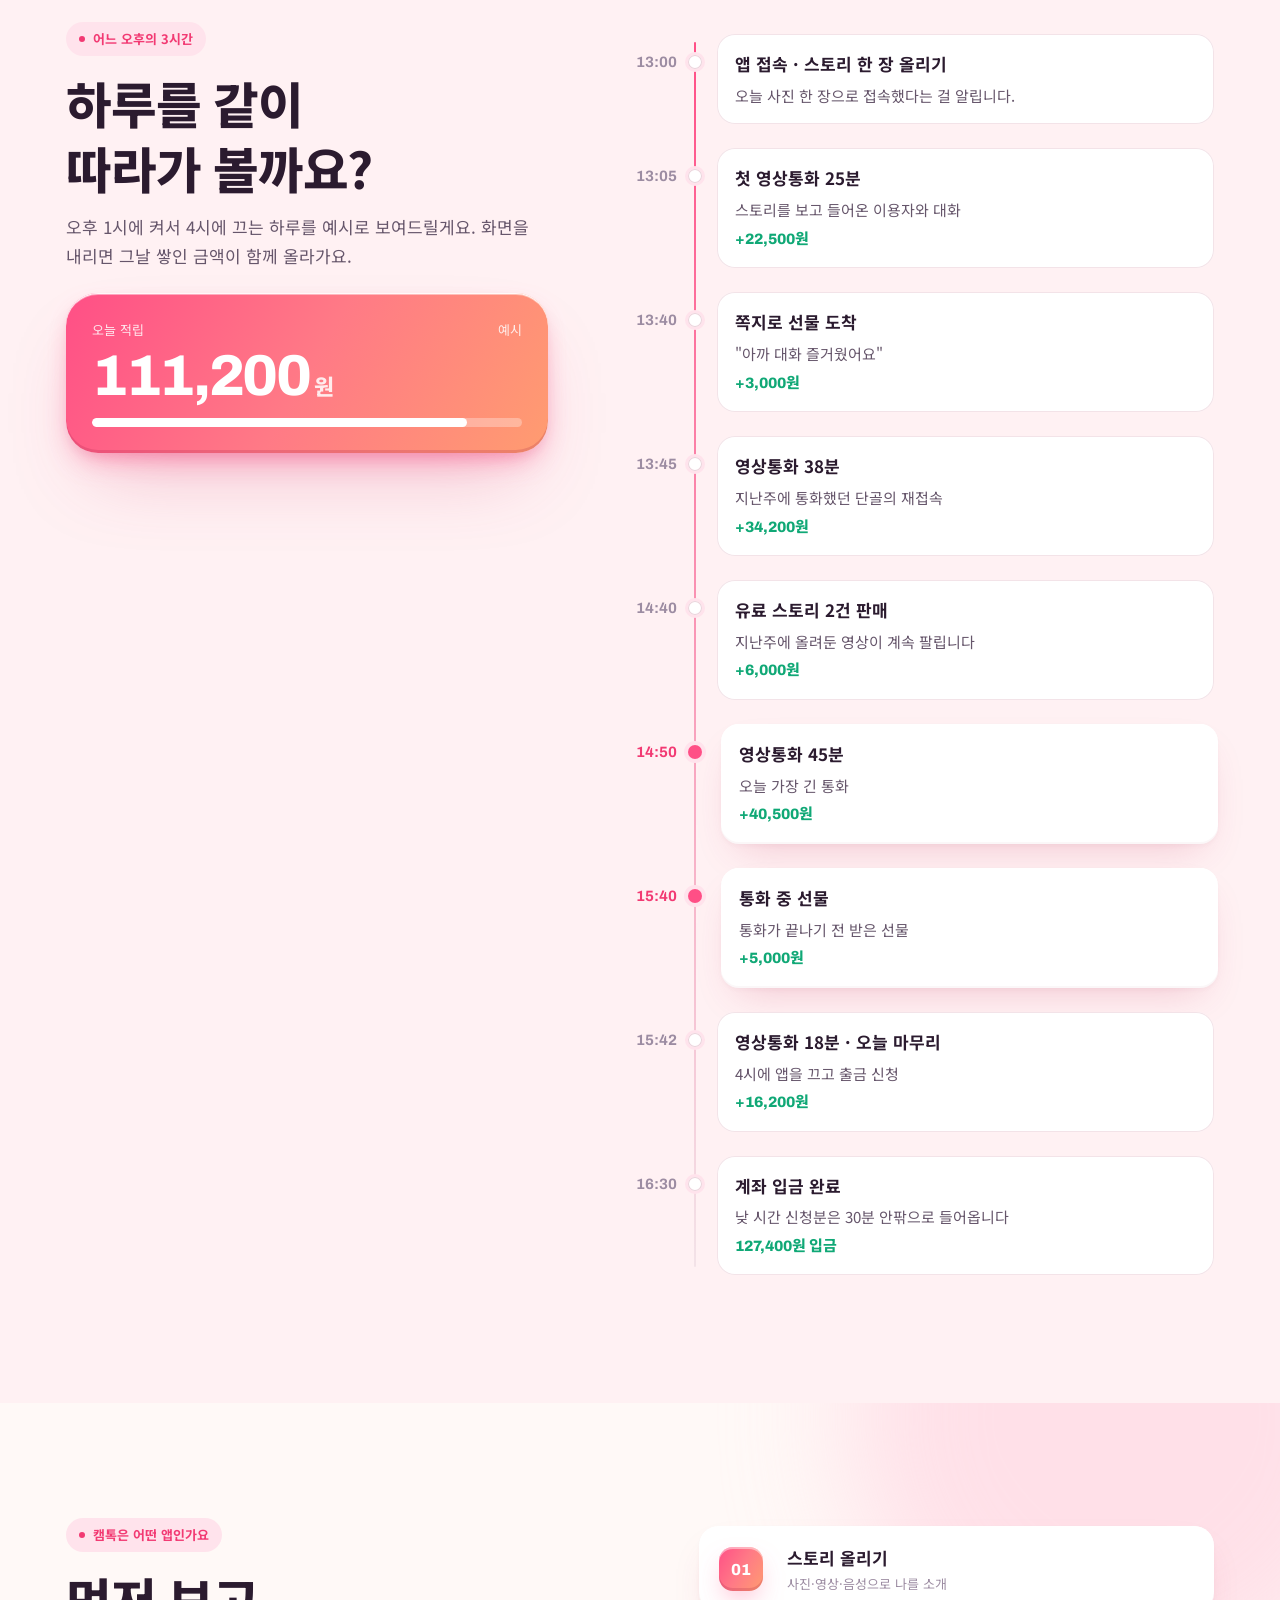
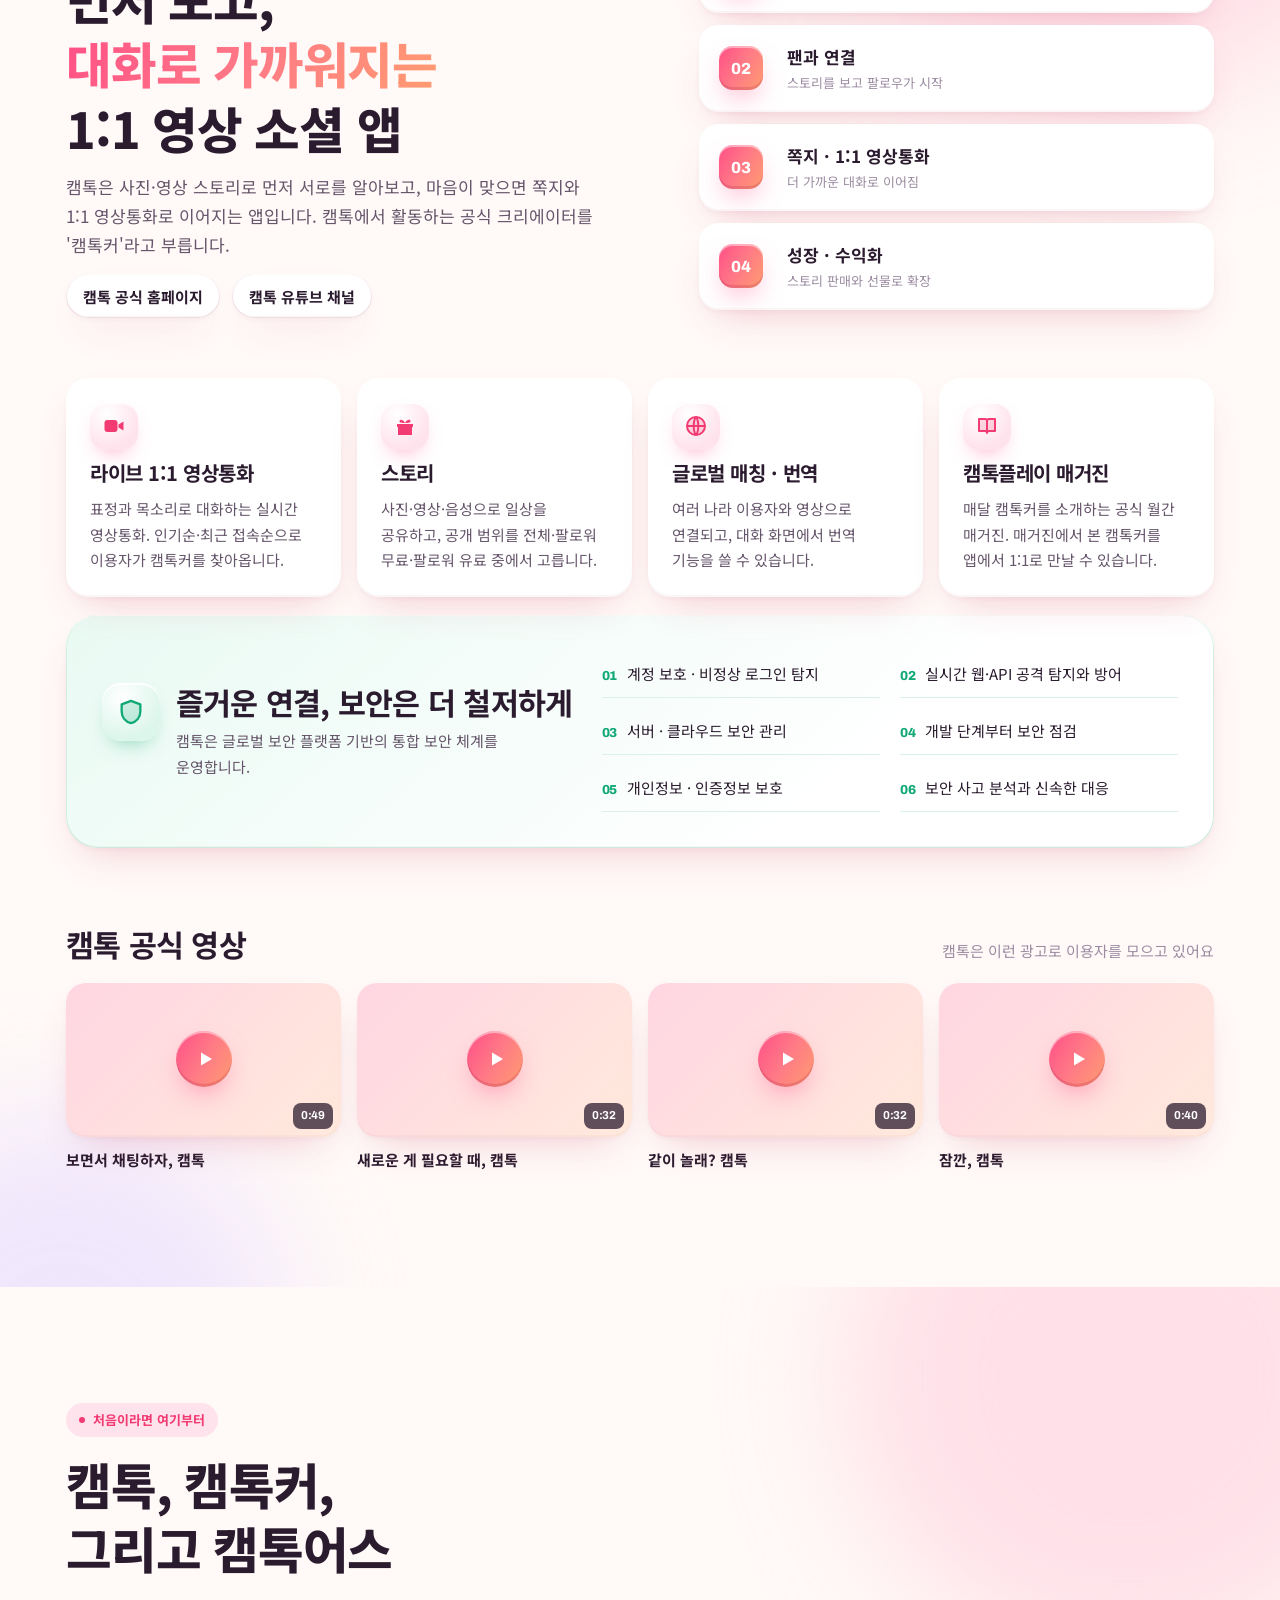
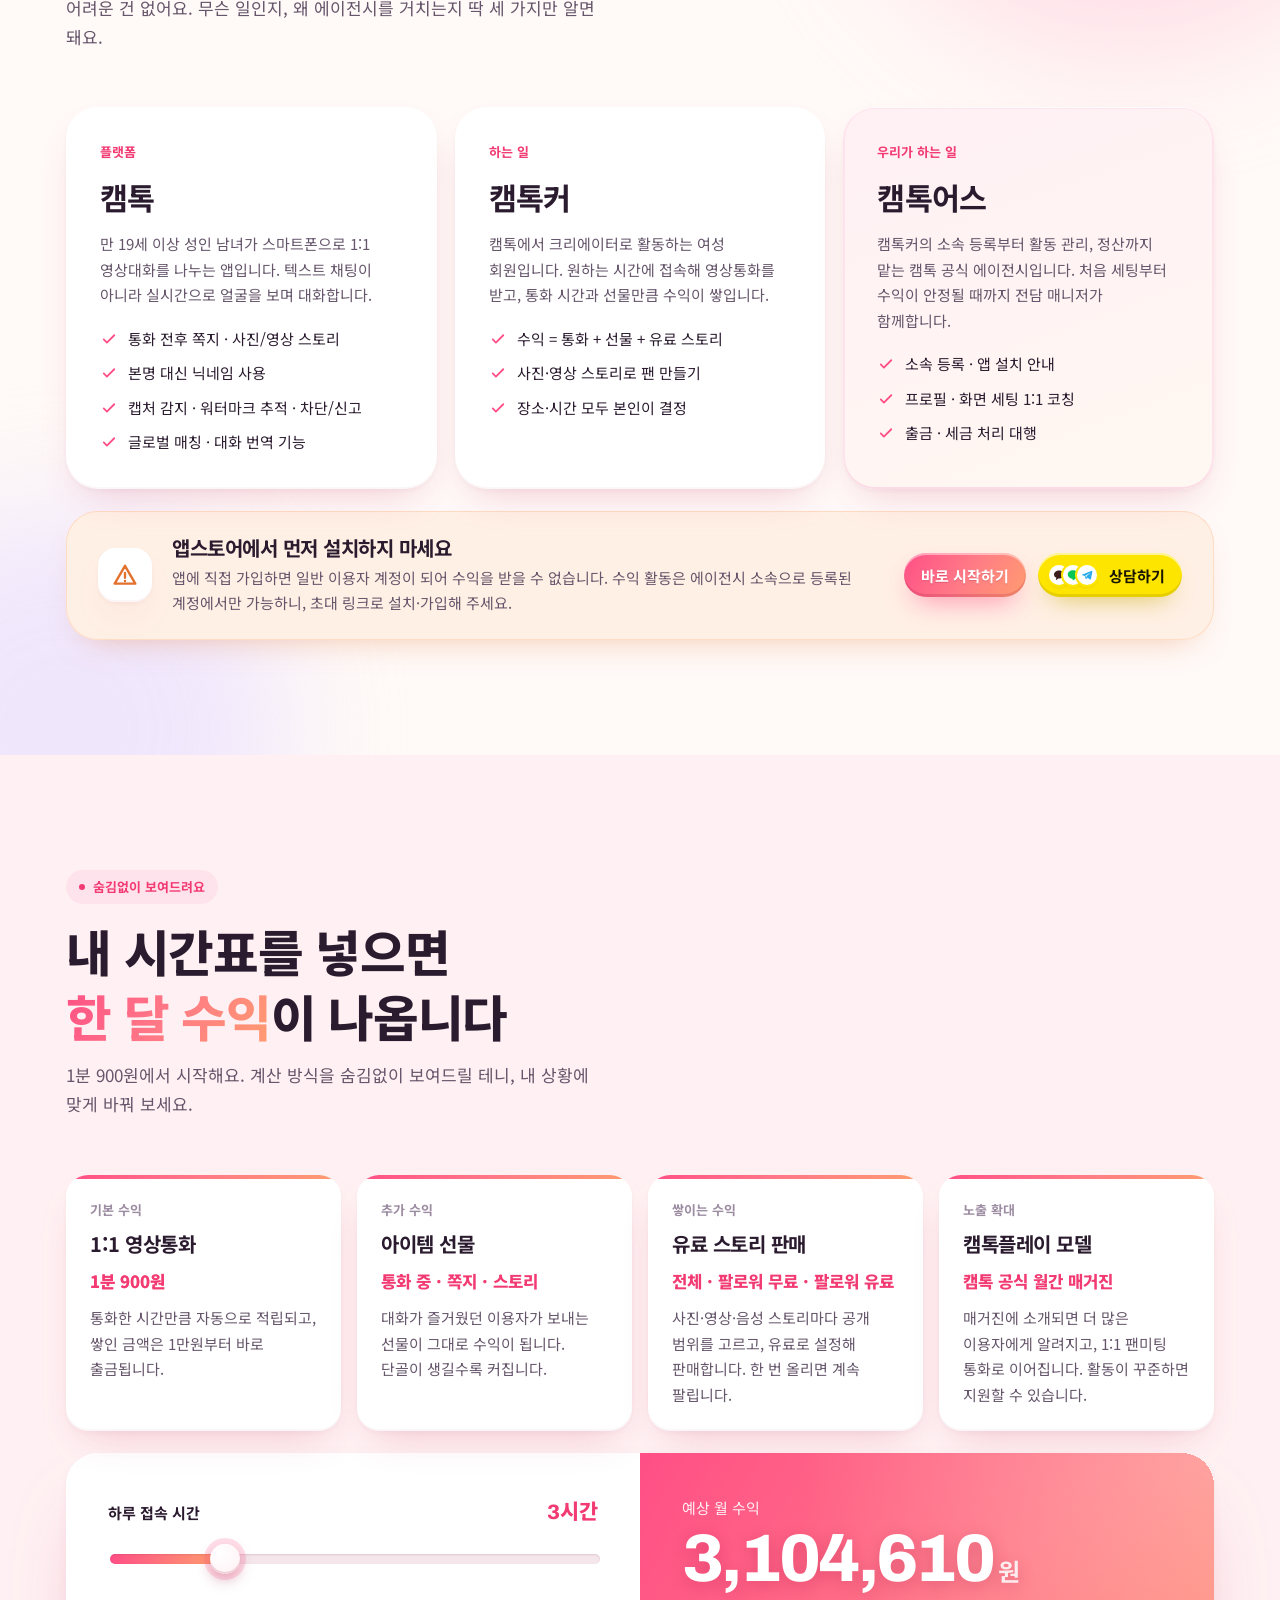
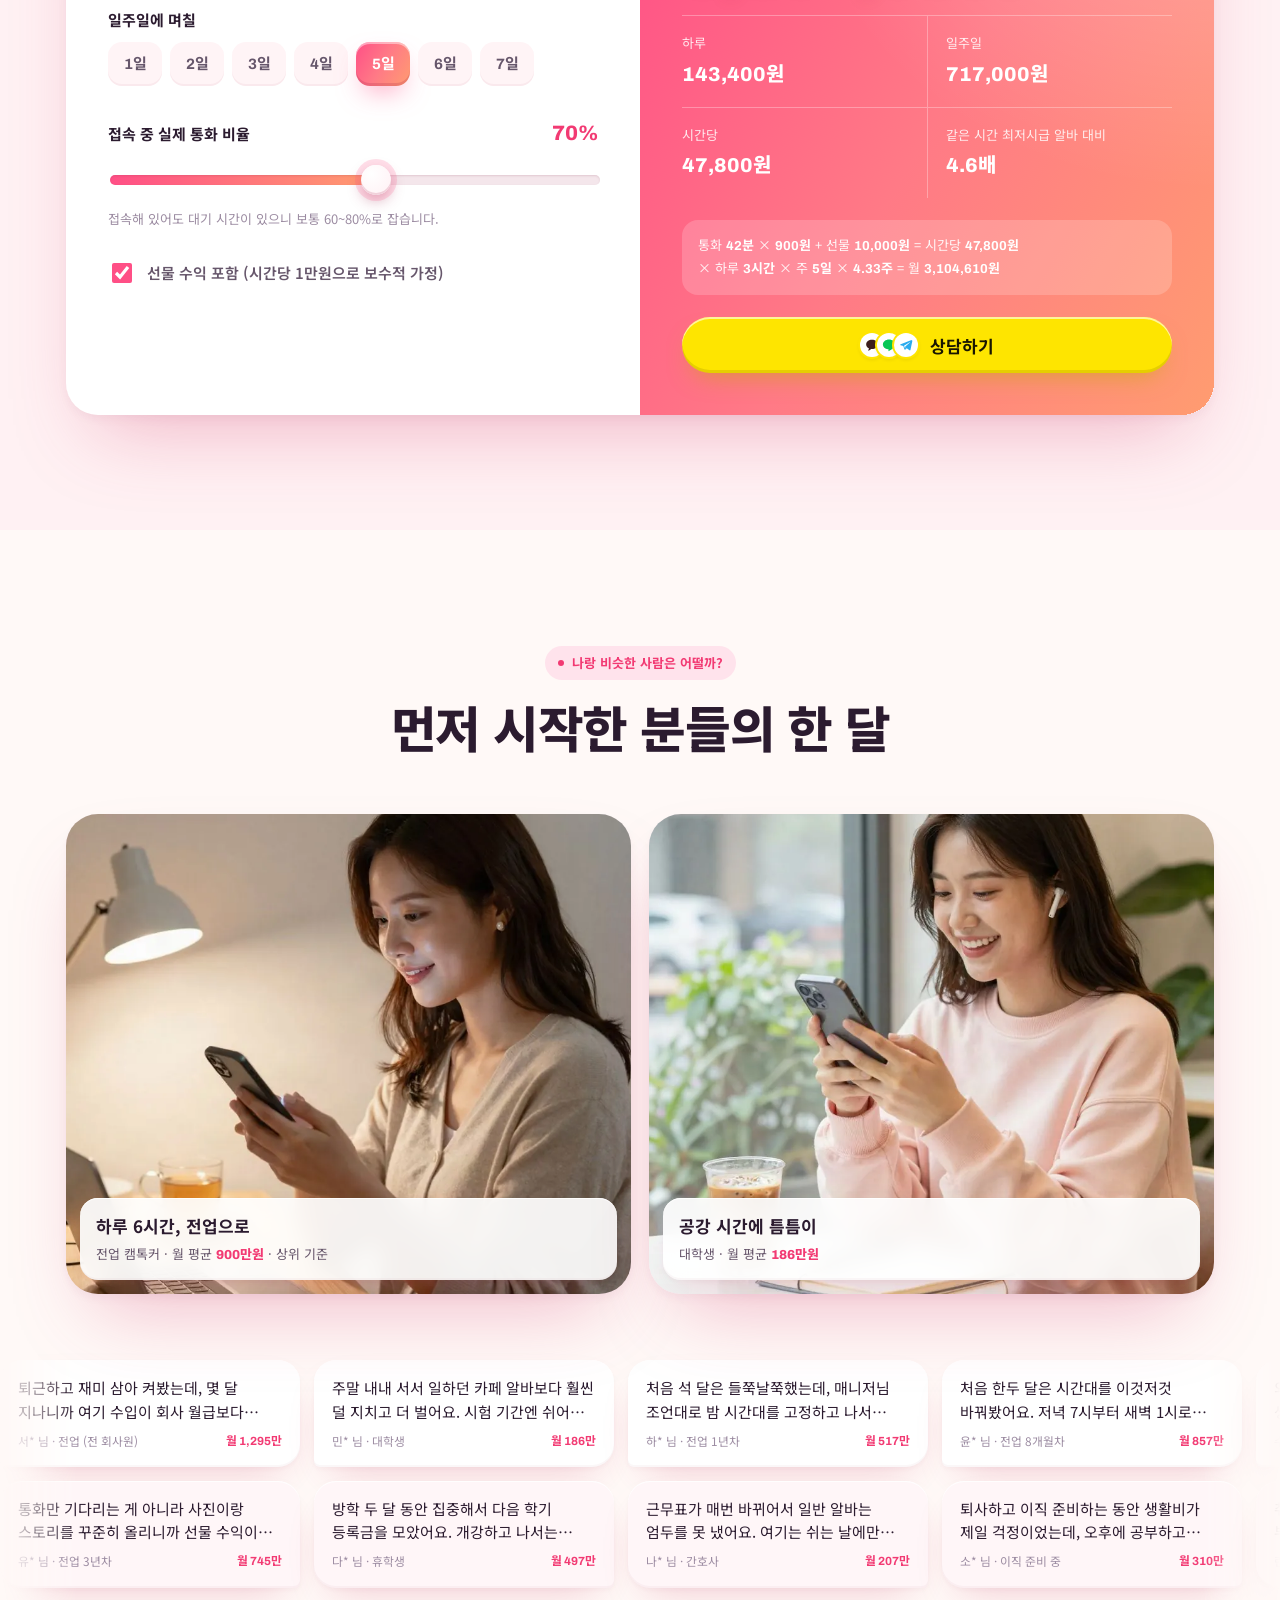
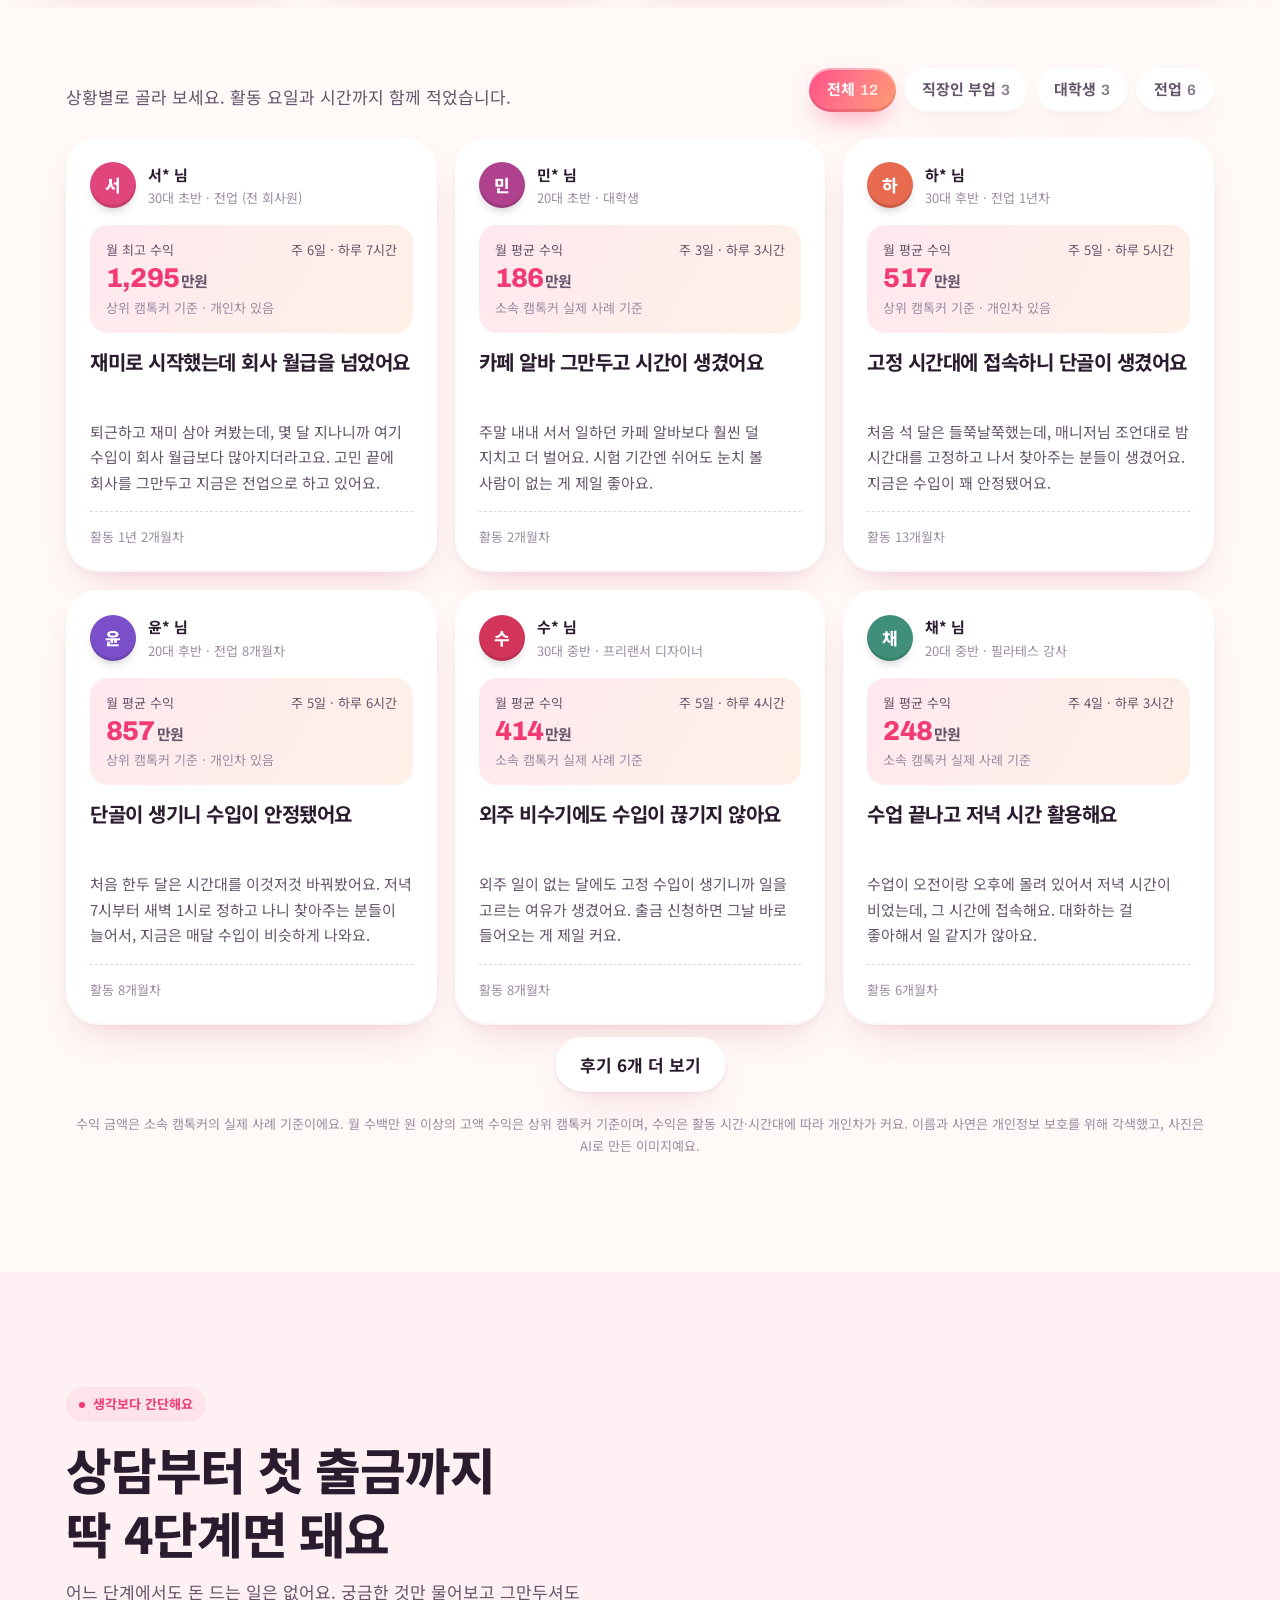
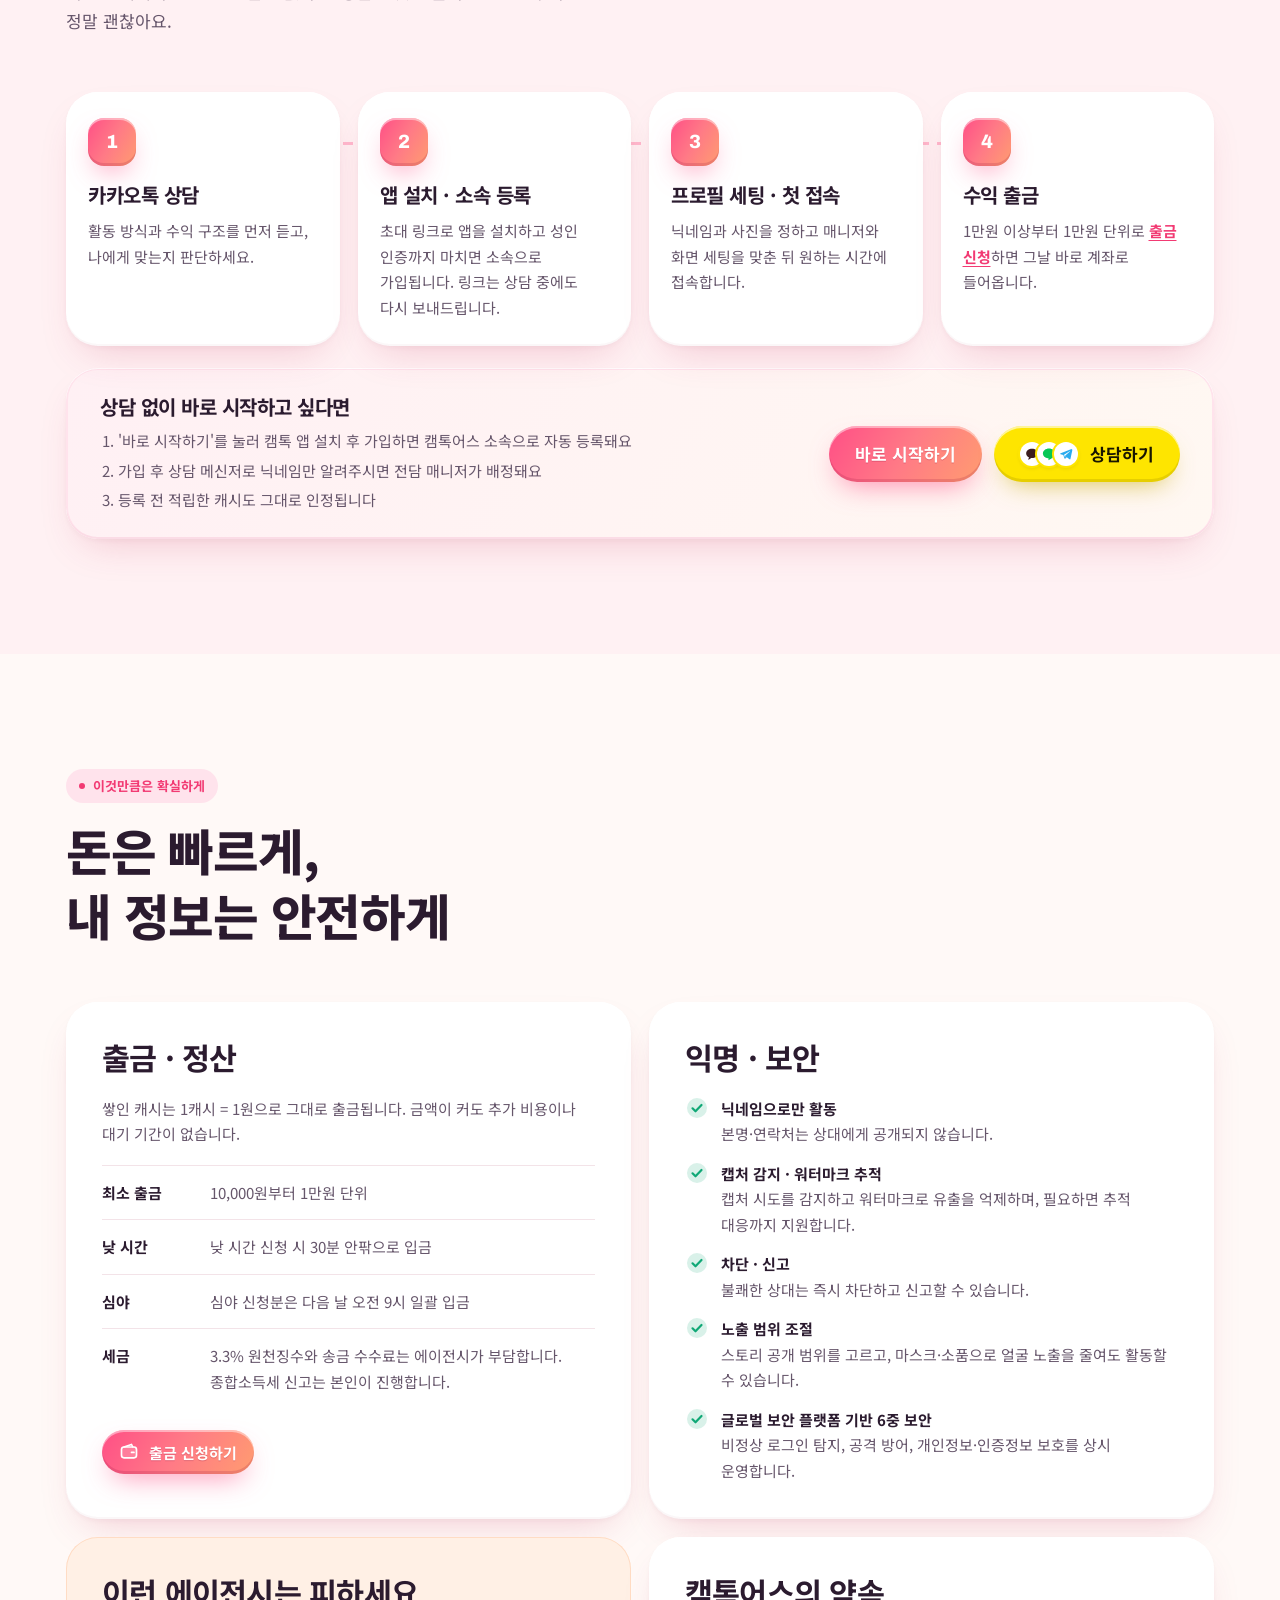
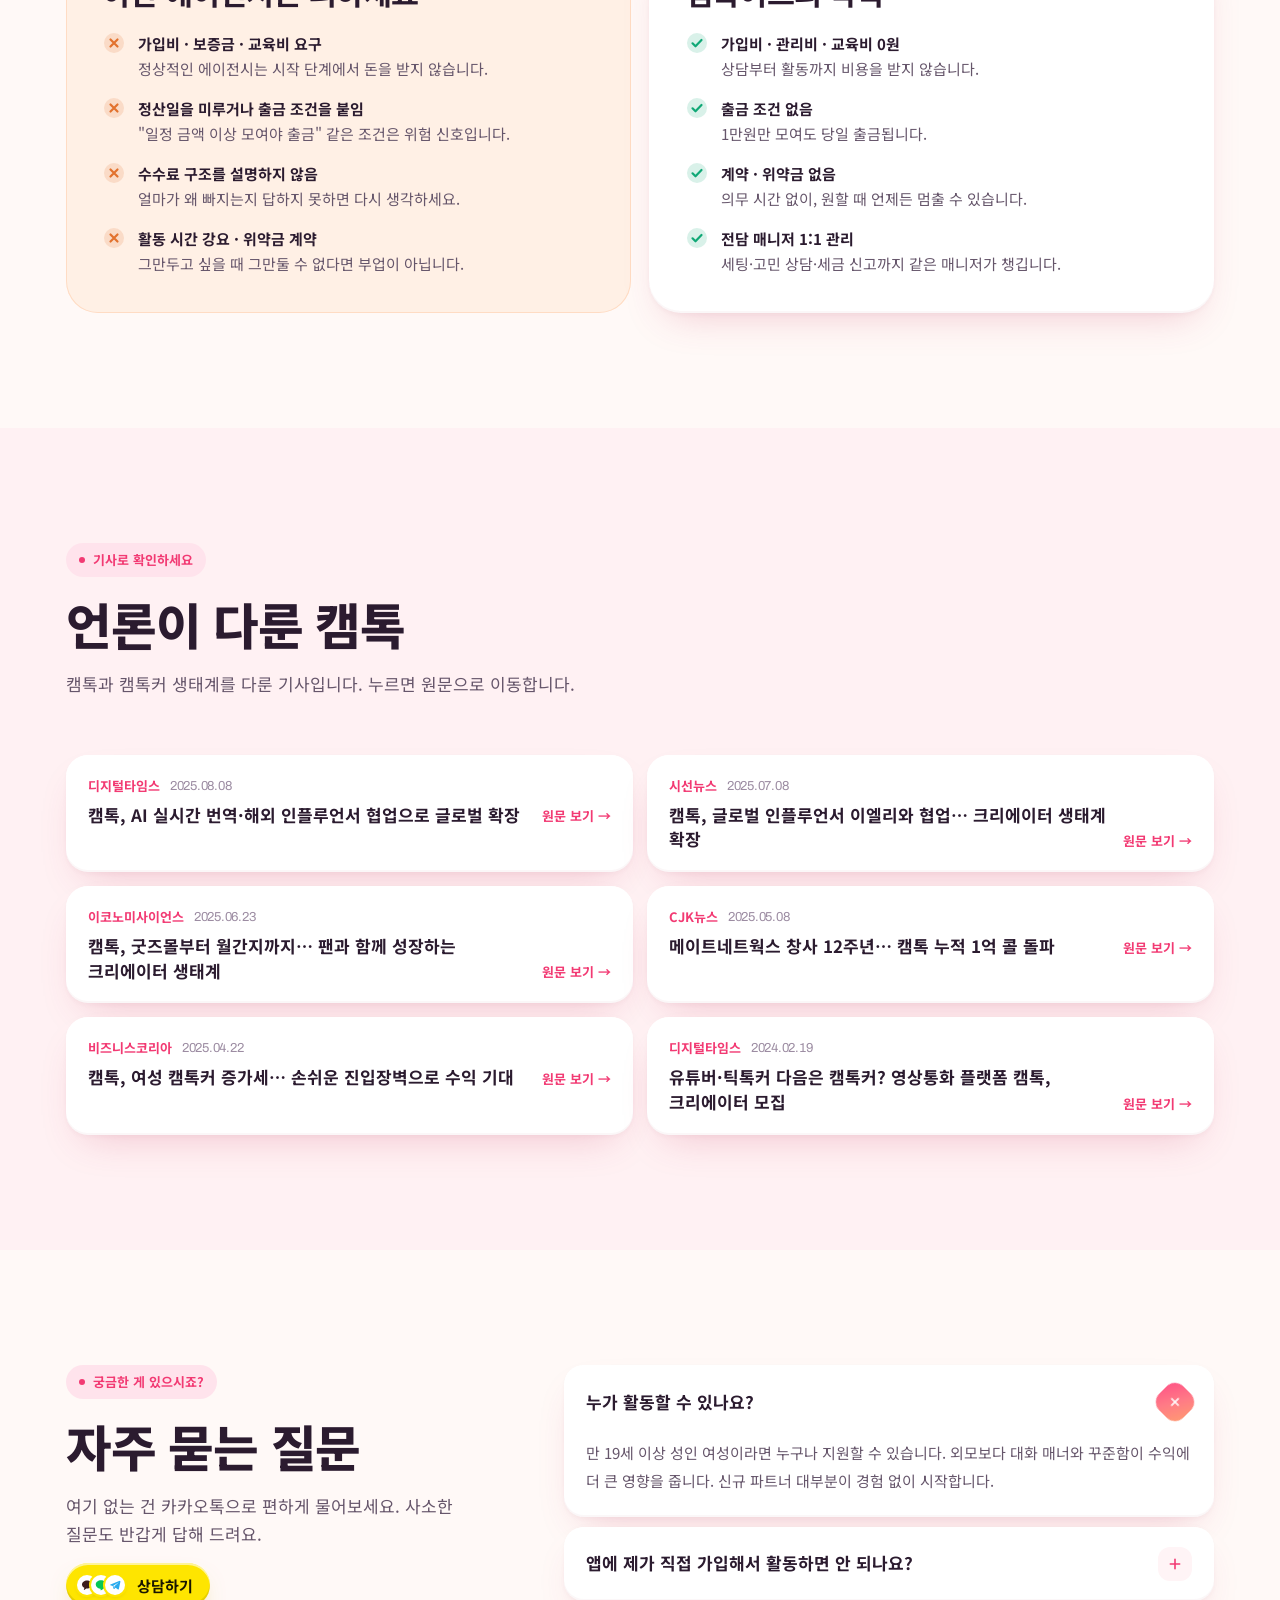
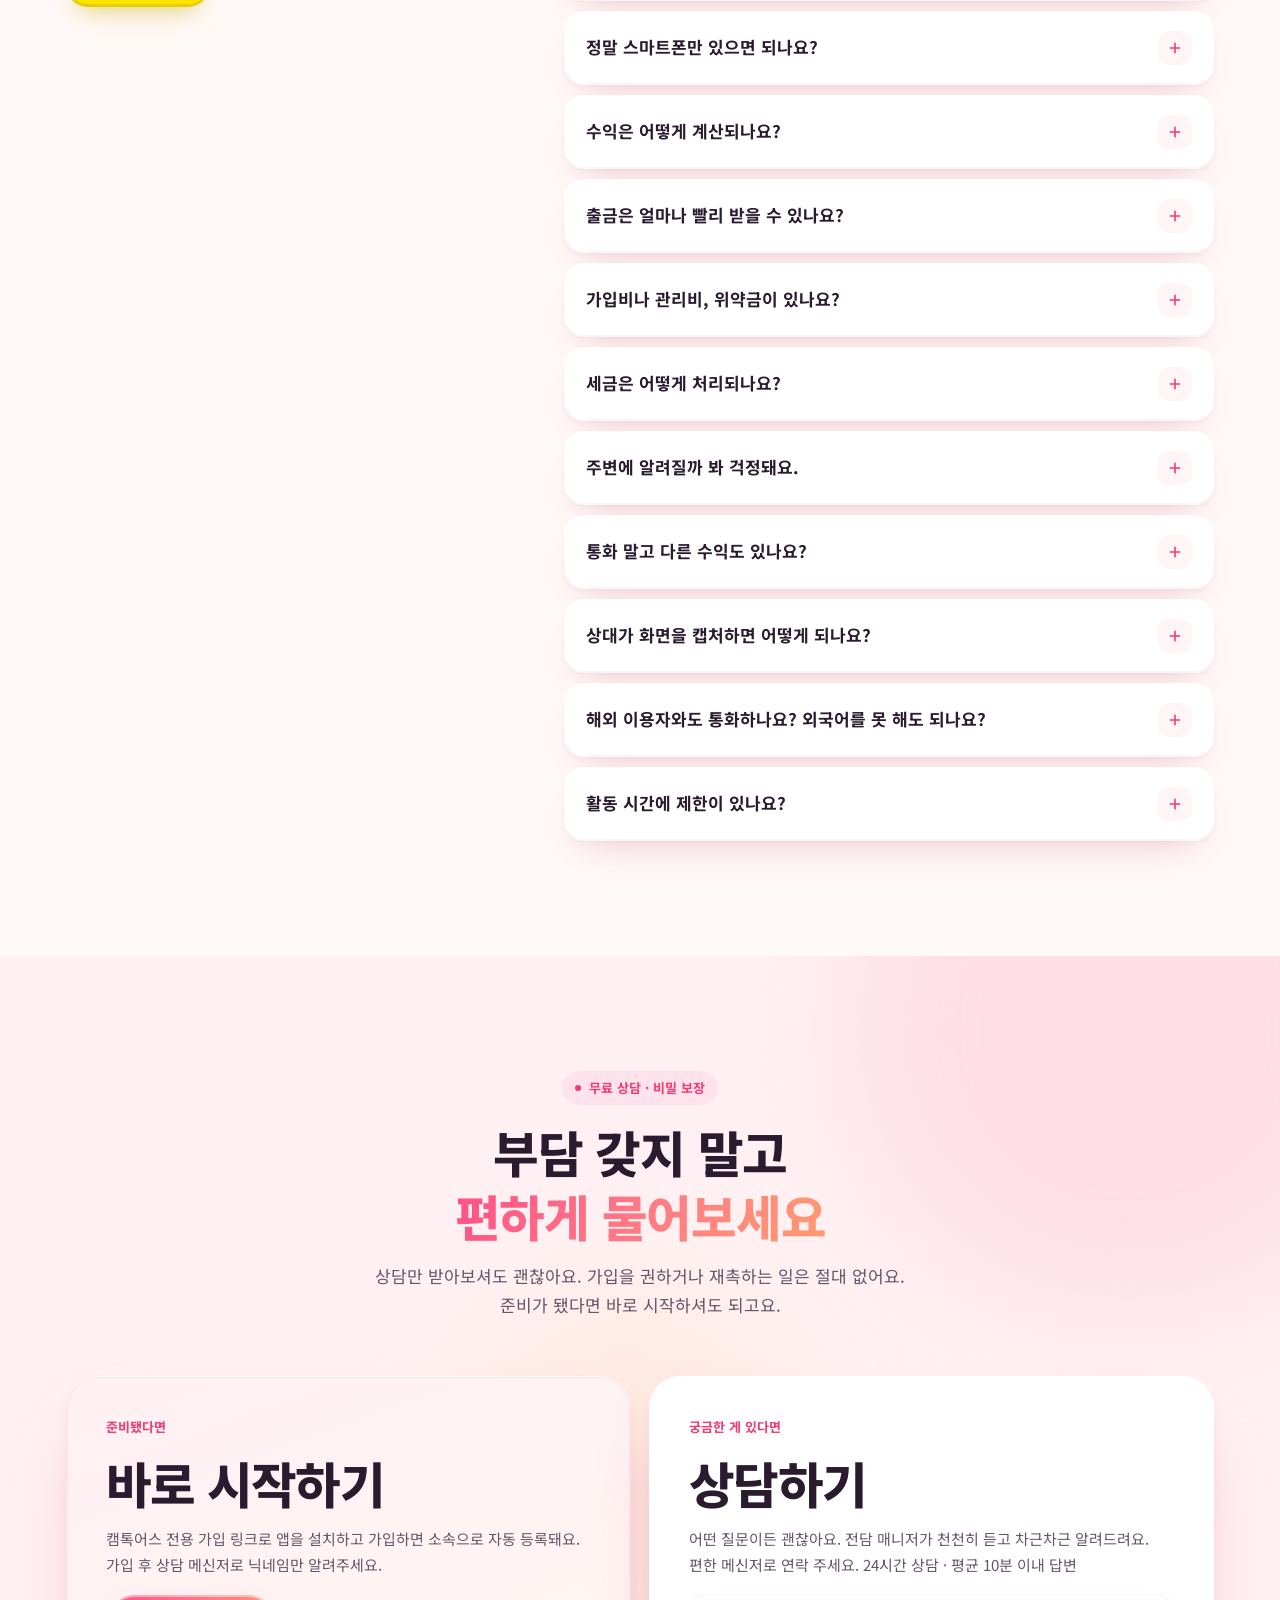
==== commit 8c4a1be5: "후기 카드 줄 맞춤, 1,295만원은 월 최고 수익으로 표기 Co-Authored-By: Claude Opus 5.5 <noreply@anthropic.com> Claude-Ses" ====
--- a/index.html
+++ b/index.html
@@ -29,7 +29,7 @@
 <link rel="preconnect" href="https://fonts.googleapis.com">
 <link rel="preconnect" href="https://fonts.gstatic.com" crossorigin>
 <link rel="stylesheet" href="https://fonts.googleapis.com/css2?family=Archivo:wght@600;700;800&family=Gasoek+One&family=Noto+Sans+KR:wght@400;500;700;800&display=swap">
-<link rel="stylesheet" href="assets/css/site.css?v=86708c8c">
+<link rel="stylesheet" href="assets/css/site.css?v=ab47994f">
 <script src="assets/js/config.js?v=b9c791b4"></script>
 <script src="assets/js/tracking.js?v=4b3edc1f"></script>
 <script type="application/ld+json">
@@ -598,7 +598,7 @@
 </footer>
 
 
-<script src="assets/js/content.js?v=47be2d80"></script>
-<script src="assets/js/site.js?v=032cfbe9"></script>
+<script src="assets/js/content.js?v=1e81b2f1"></script>
+<script src="assets/js/site.js?v=975365dc"></script>
 </body>
 </html>
--- a/assets/css/site.css
+++ b/assets/css/site.css
@@ -387,8 +387,10 @@
 .chips button { min-height: 44px; padding: 0 18px; border-radius: 999px; border: 0; background: var(--surface); color: var(--ink-2); font: 700 var(--t-s)/1 var(--f-body); cursor: pointer; box-shadow: var(--vol); transition: all .2s; }
 .chips button[aria-pressed="true"] { background: var(--grad); color: #fff; box-shadow: var(--glow); }
 .chips button span { font-family: var(--f-num); opacity: .75; margin-left: 5px; }
-.rv-grid { columns: 3 300px; column-gap: 18px; }
-.rv { break-inside: avoid; margin-bottom: 18px; background: var(--surface); border-radius: var(--r-l); padding: 24px; box-shadow: var(--vol); display: grid; gap: 16px; }
+.rv-grid { display: grid; grid-template-columns: repeat(3, minmax(0, 1fr)); gap: 18px; align-items: stretch; }
+@media (max-width: 1000px) { .rv-grid { grid-template-columns: repeat(2, minmax(0, 1fr)); } }
+@media (min-width: 761px) { .rv h3 { min-height: 2.7em; } }
+.rv { margin-bottom: 0; background: var(--surface); border-radius: var(--r-l); padding: 24px; box-shadow: var(--vol); display: flex; flex-direction: column; gap: 16px; }
 .rv-top { display: flex; align-items: center; gap: 12px; }
 .rv-ava { width: 46px; height: 46px; border-radius: 50%; display: grid; place-items: center; font-weight: 800; color: #fff; flex: none; box-shadow: inset 0 -3px 0 rgba(0,0,0,.12), 0 6px 12px -6px rgba(0,0,0,.3); }
 .rv-who { min-width: 0; display: grid; }
@@ -406,7 +408,7 @@
 .rv-money .amt small { font-family: var(--f-body); font-size: .55em; font-weight: 700; margin-left: 2px; color: var(--ink-2); }
 .rv h3 { font-size: var(--t-l); }
 .rv p { color: var(--ink-2); font-size: var(--t-s); }
-.rv-meta { display: flex; flex-wrap: wrap; gap: 6px 14px; font-size: var(--t-xs); color: var(--ink-3); padding-top: 14px; border-top: 1px dashed var(--line-2); }
+.rv-meta { margin-top: auto; display: flex; flex-wrap: wrap; gap: 6px 14px; font-size: var(--t-xs); color: var(--ink-3); padding-top: 14px; border-top: 1px dashed var(--line-2); }
 .rv-more { display: flex; justify-content: center; margin-top: 12px; }
 .rv-disclaimer { margin-top: 20px; font-size: var(--t-xs); color: var(--ink-3); text-align: center; }
 
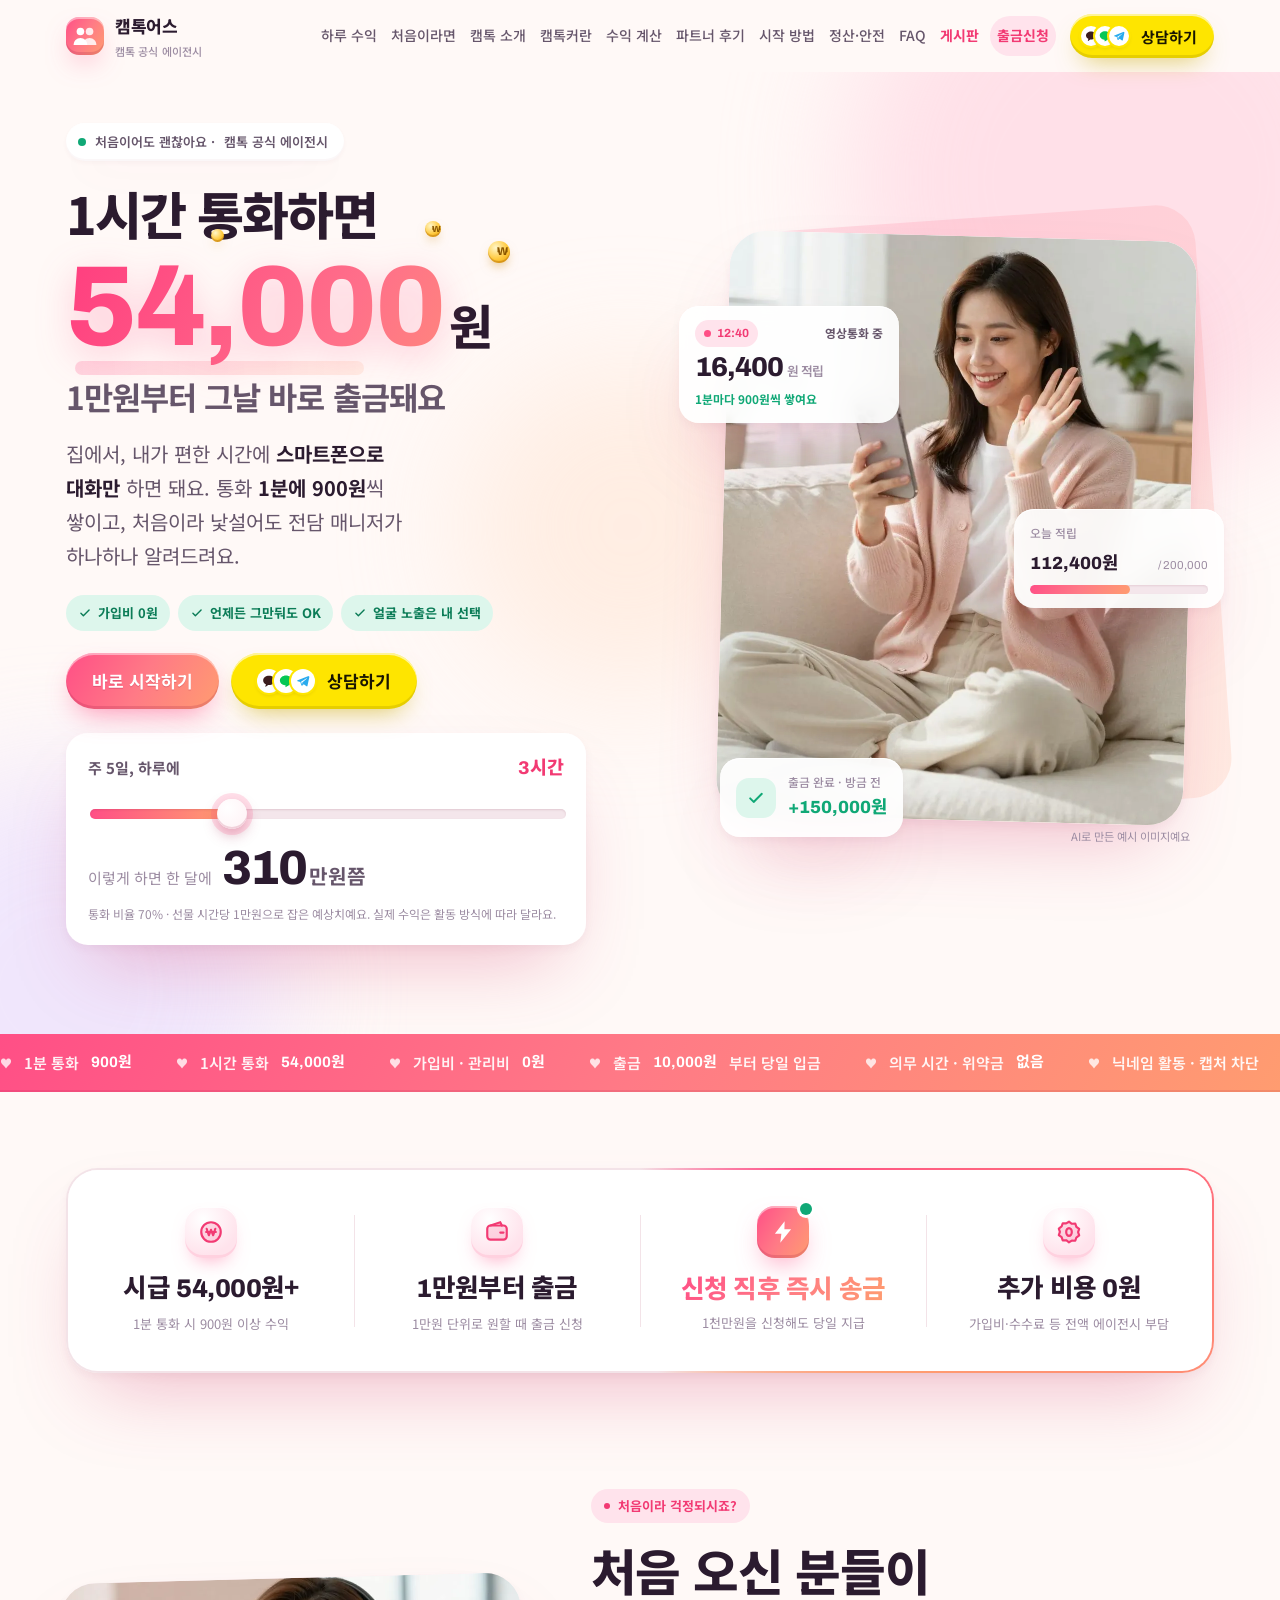
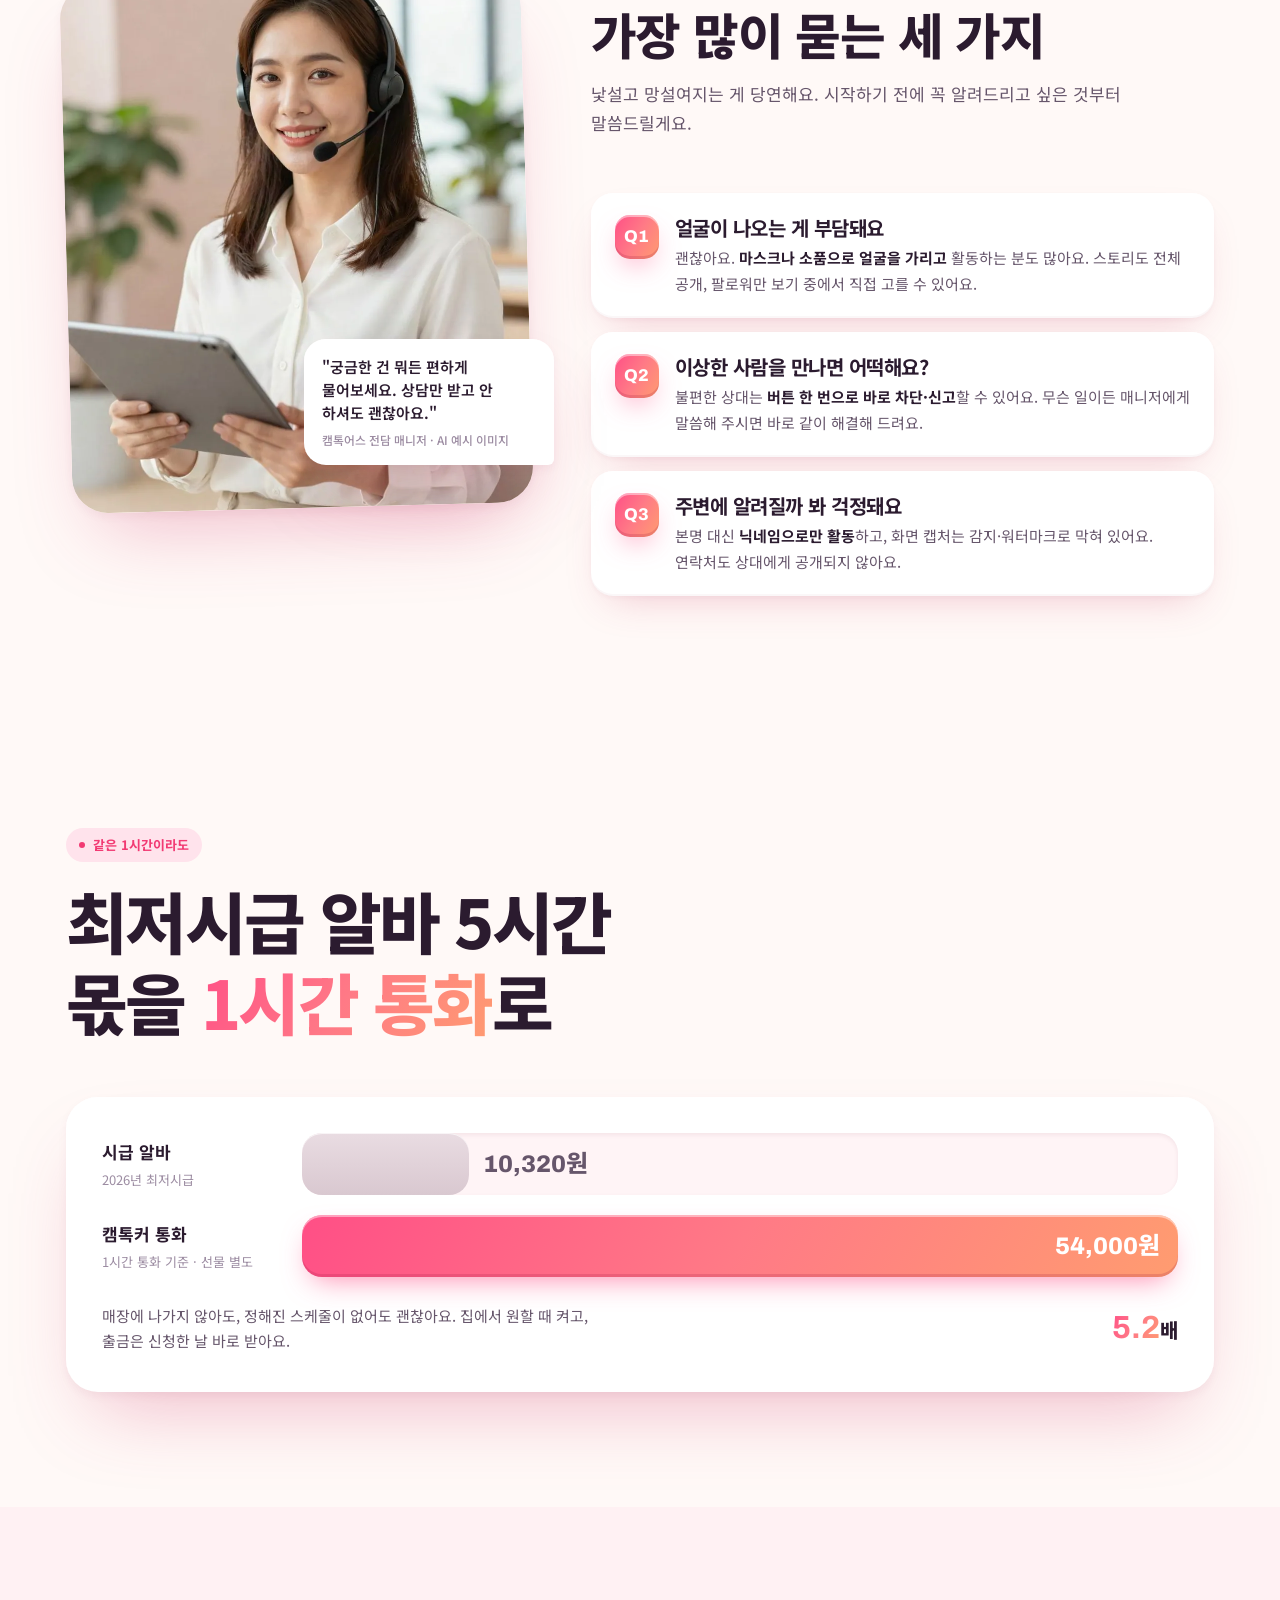
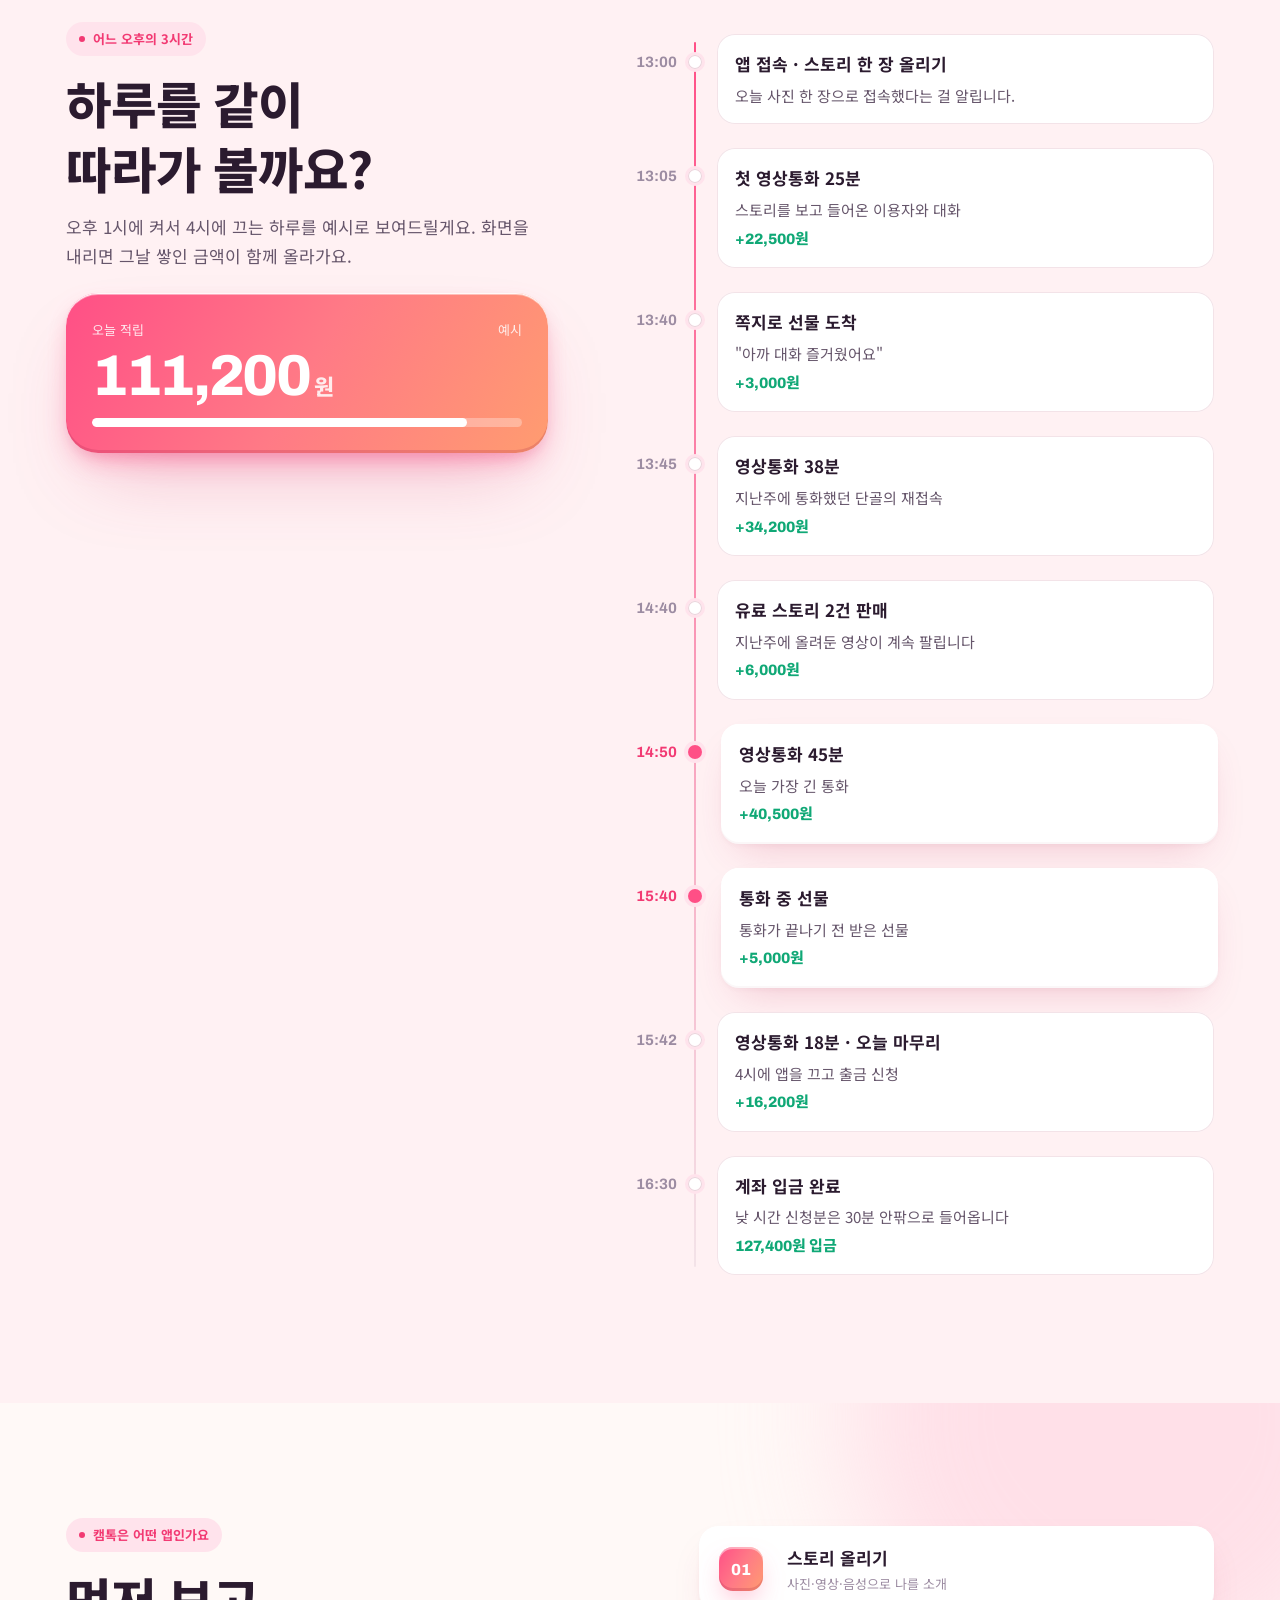
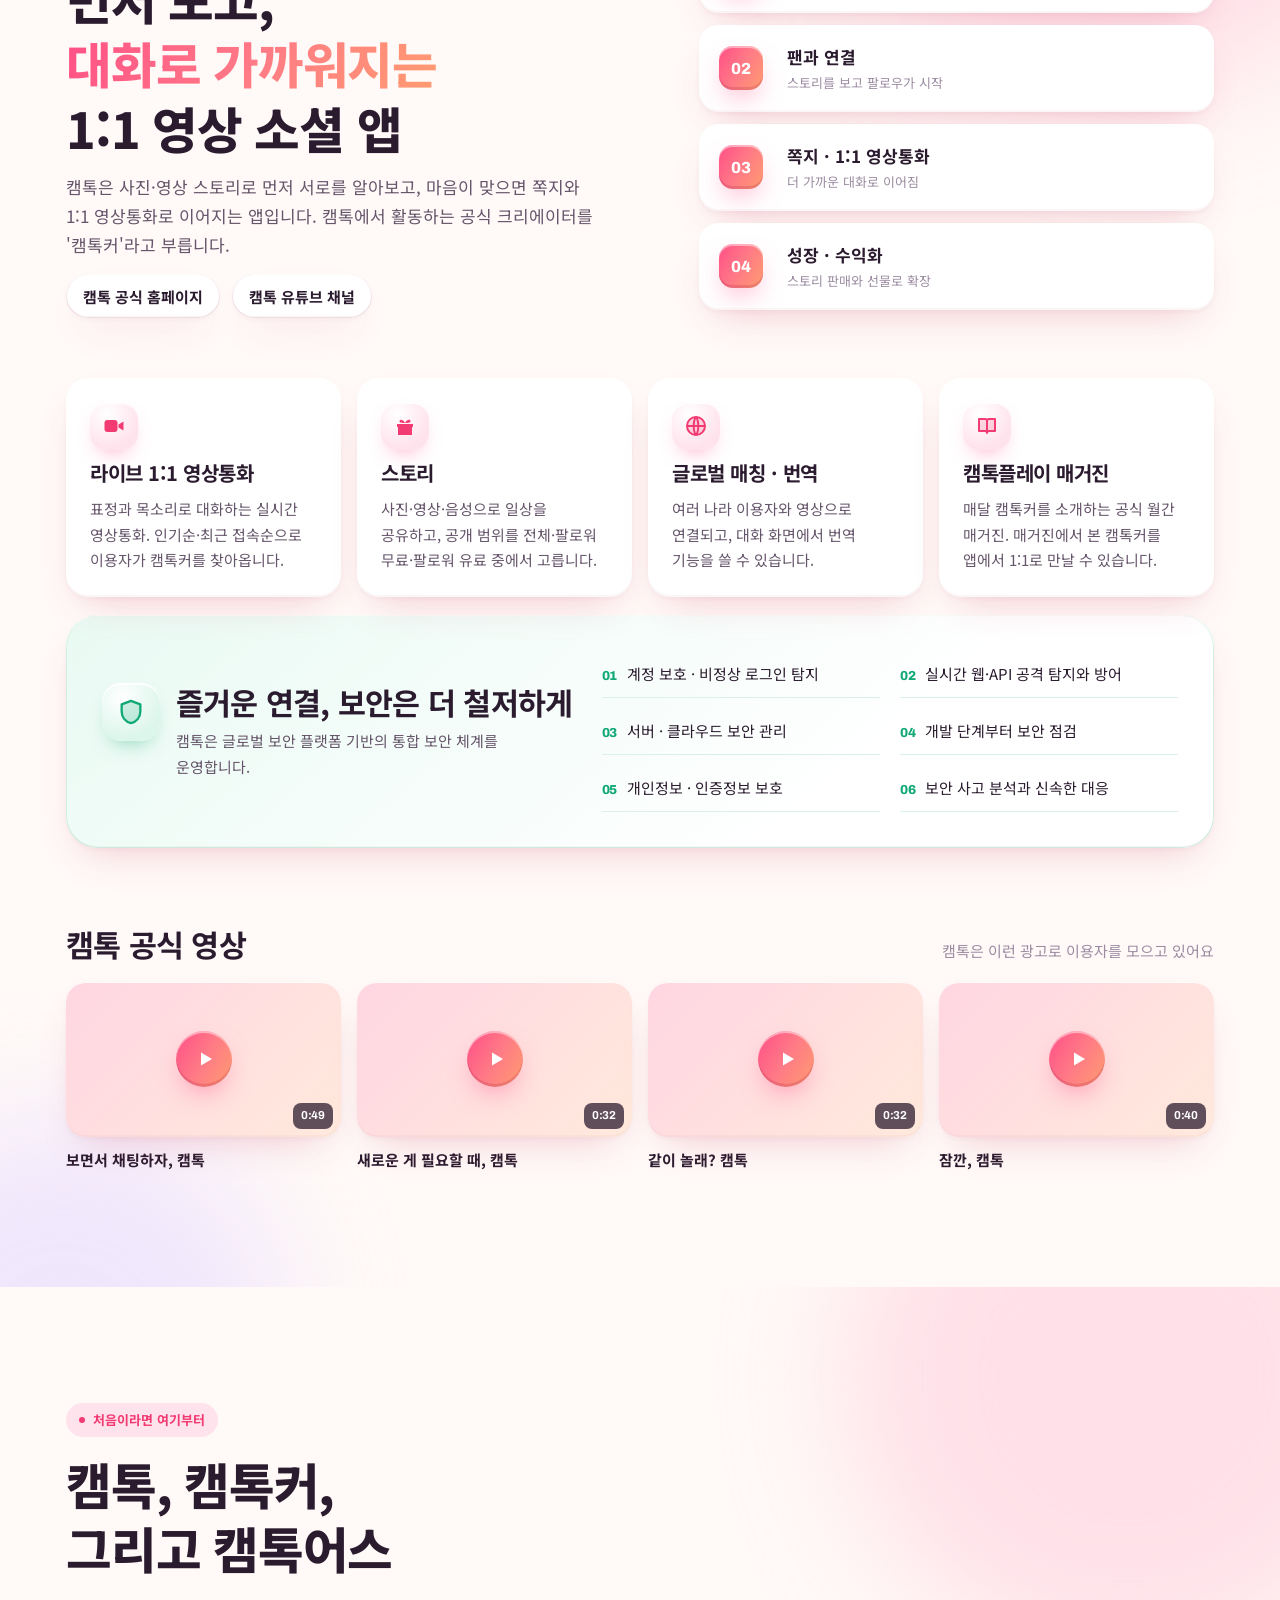
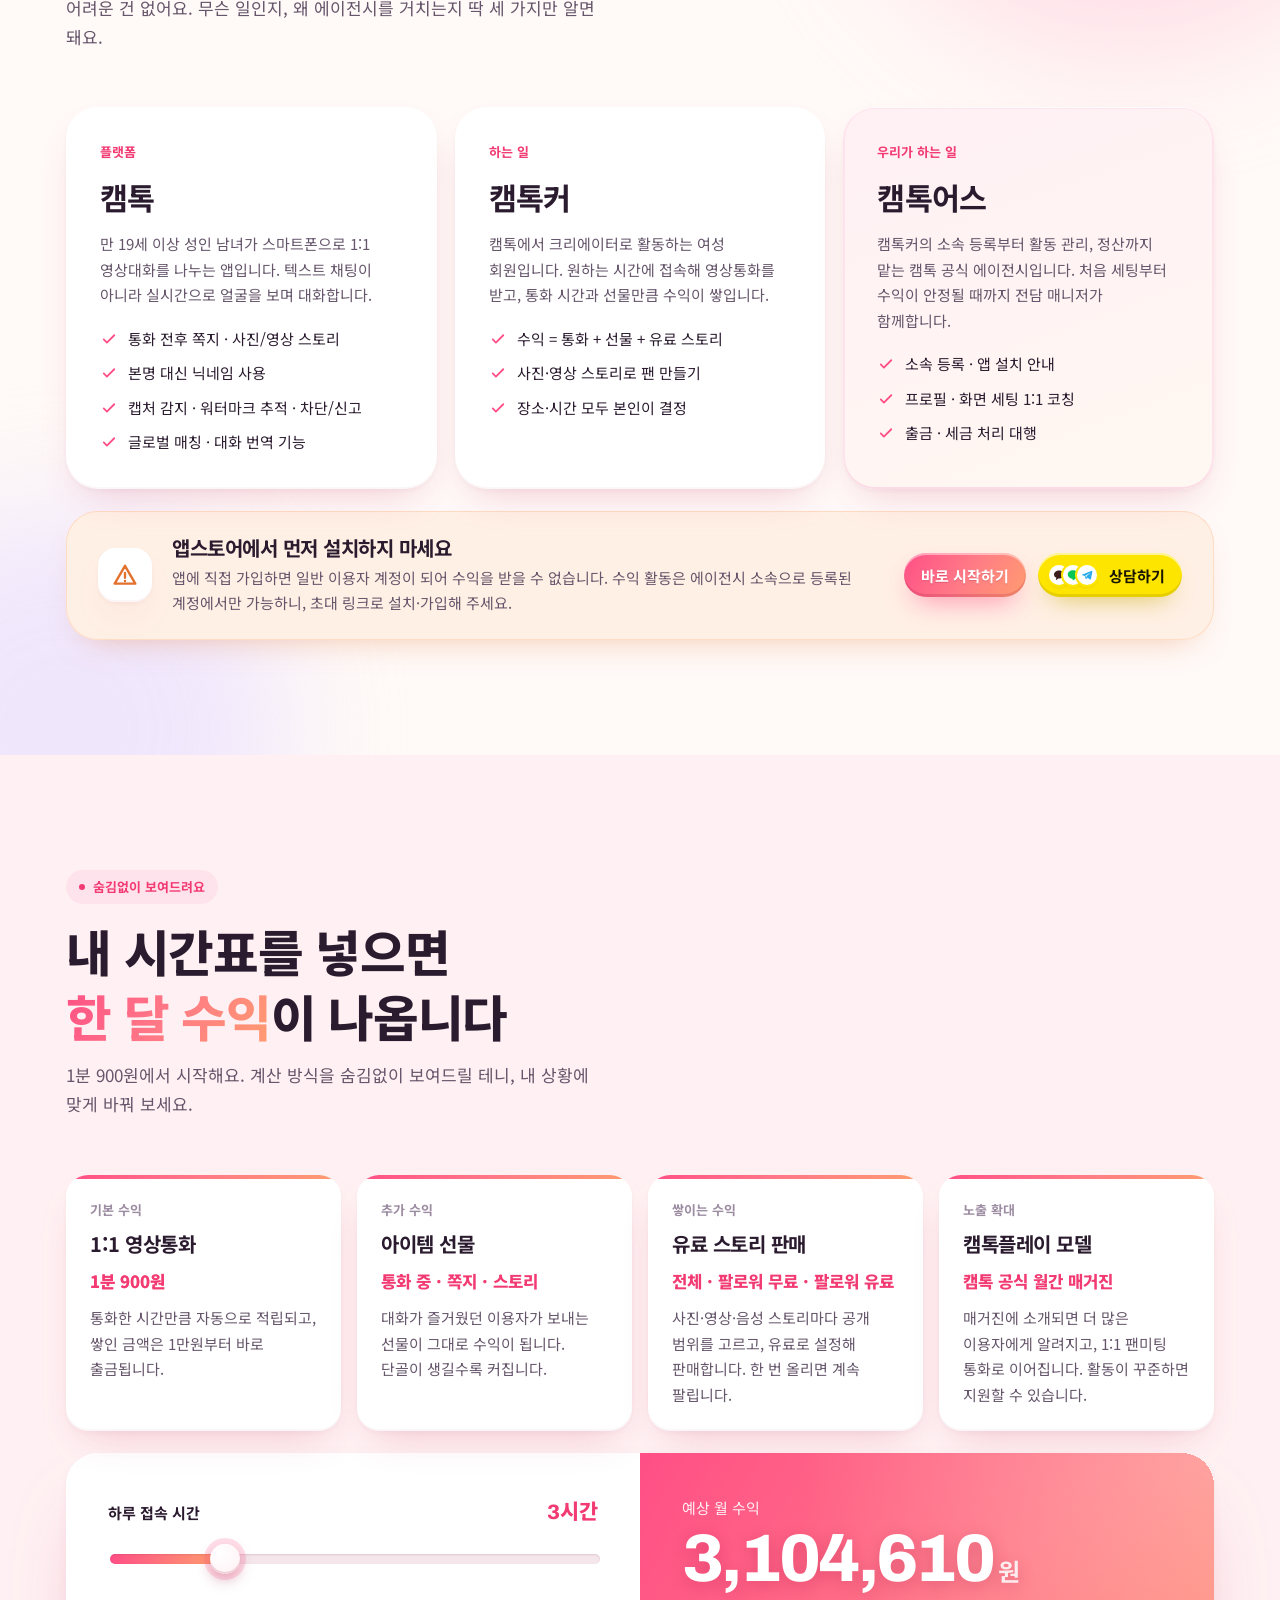
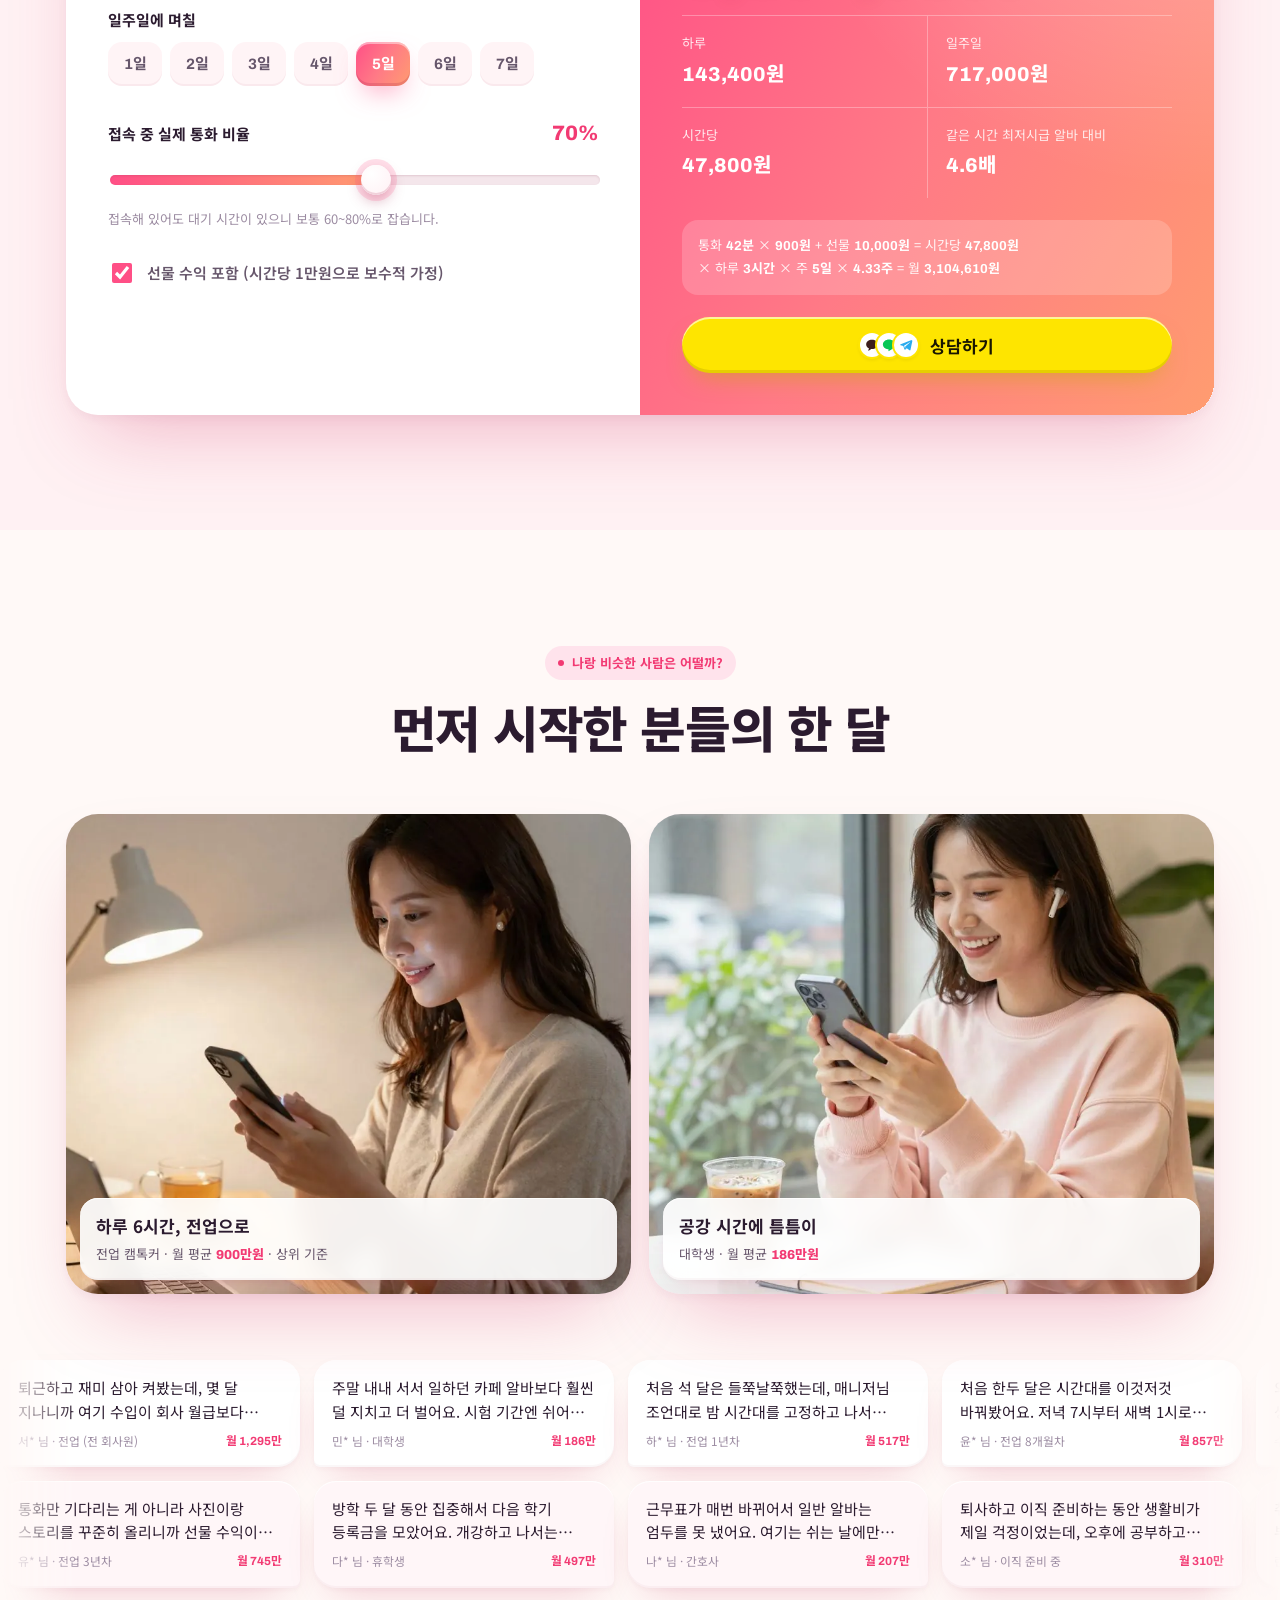
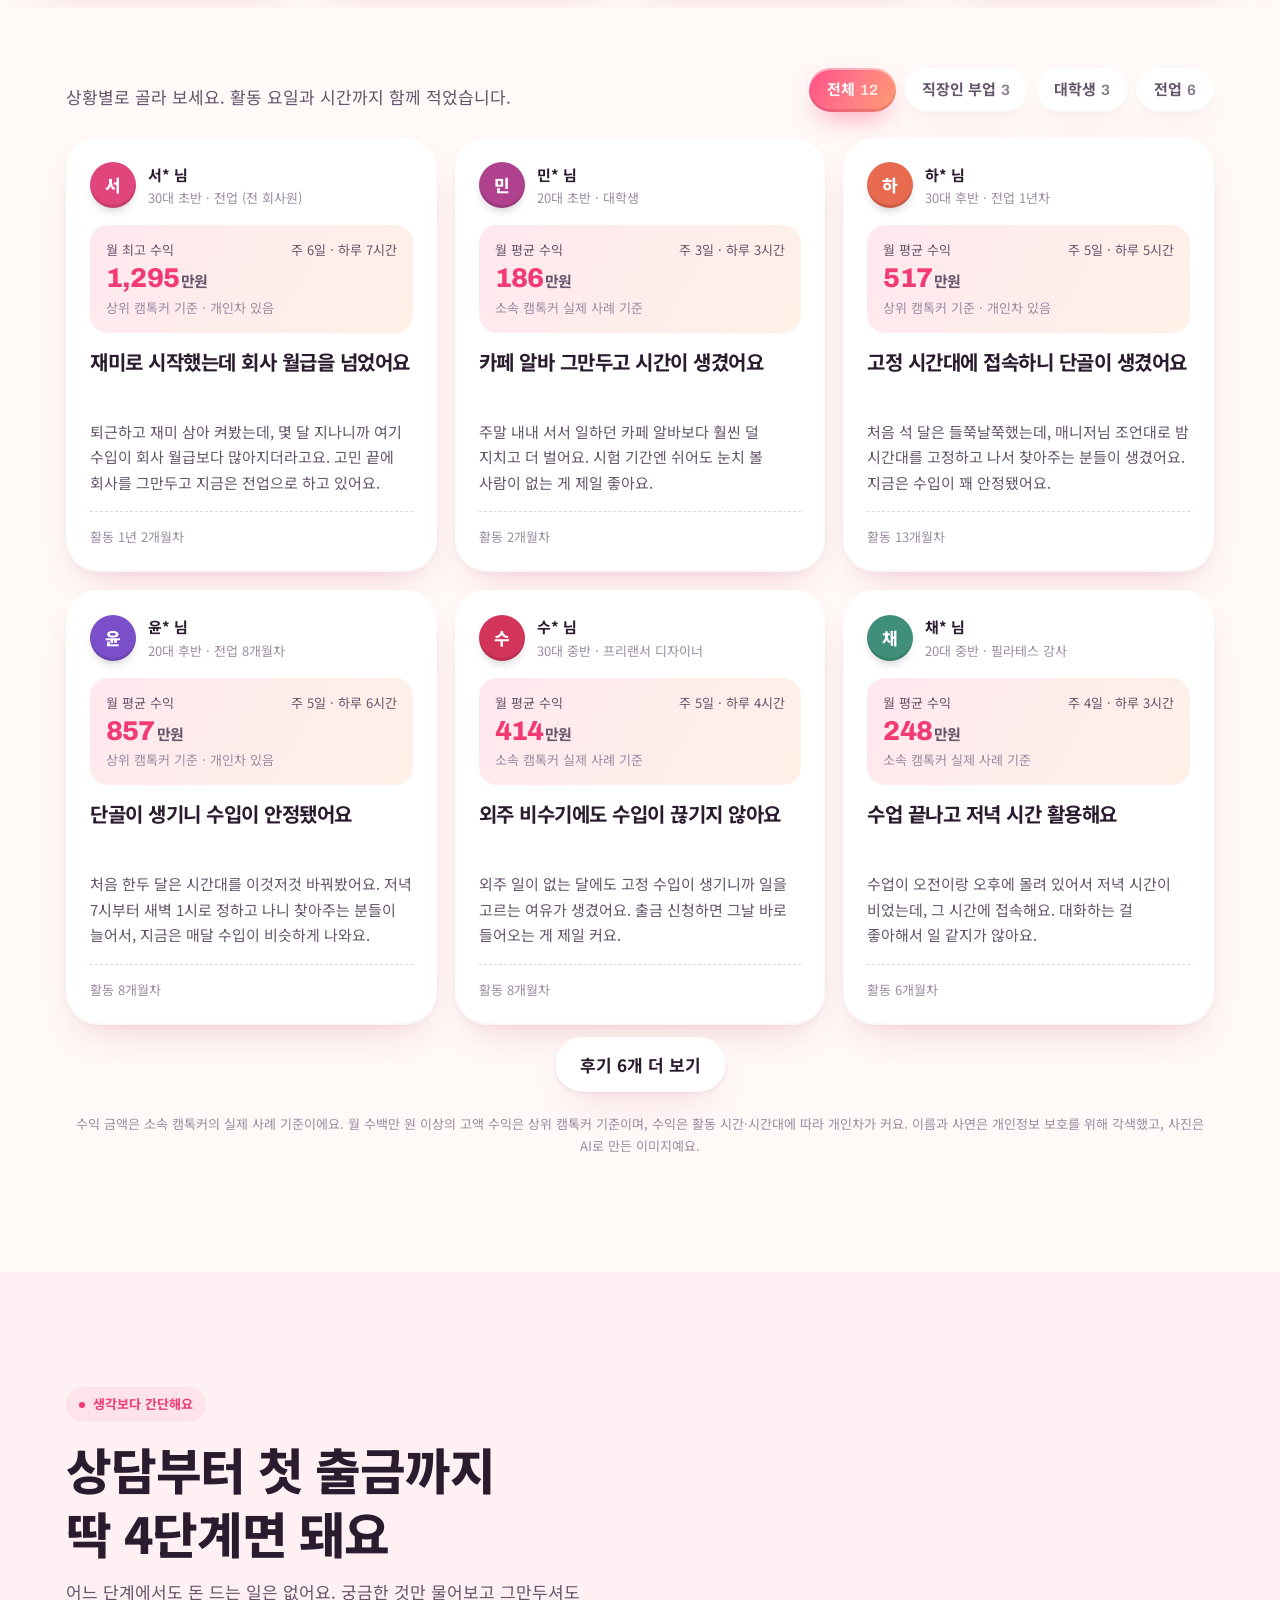
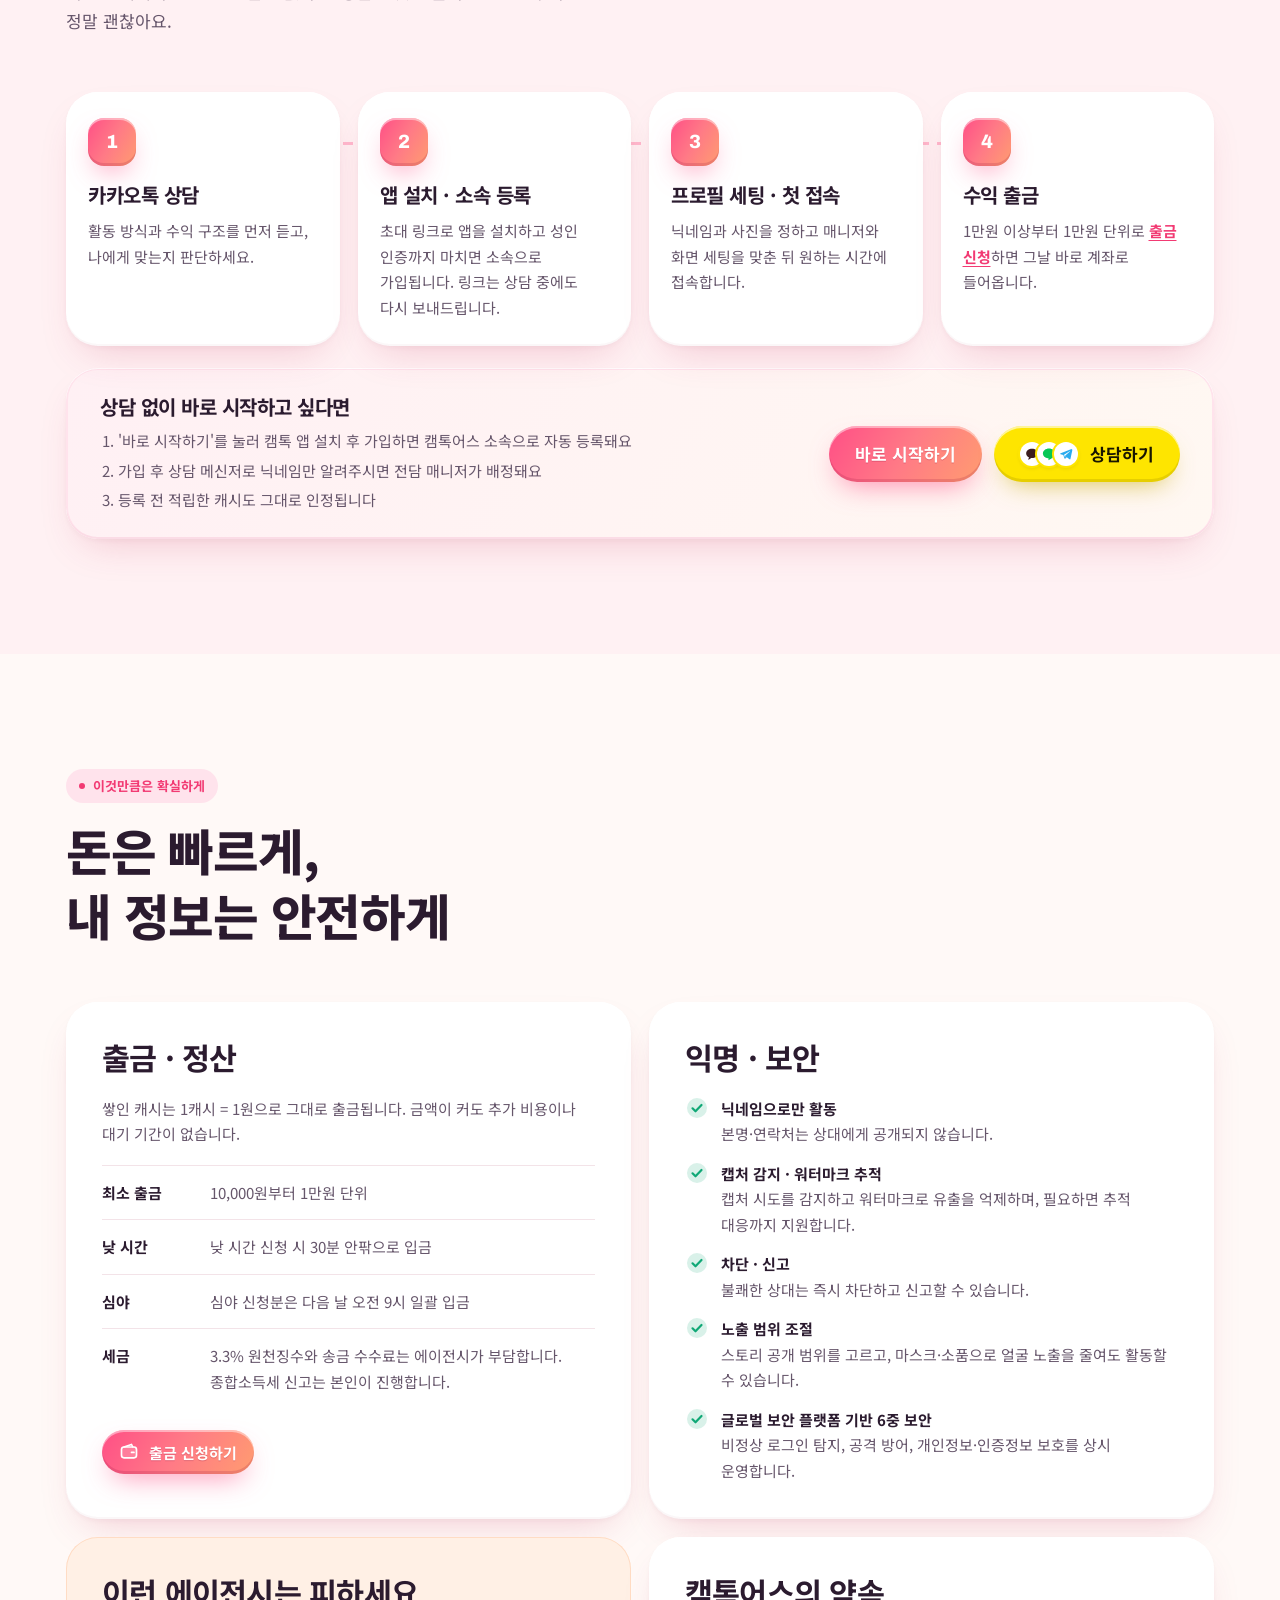
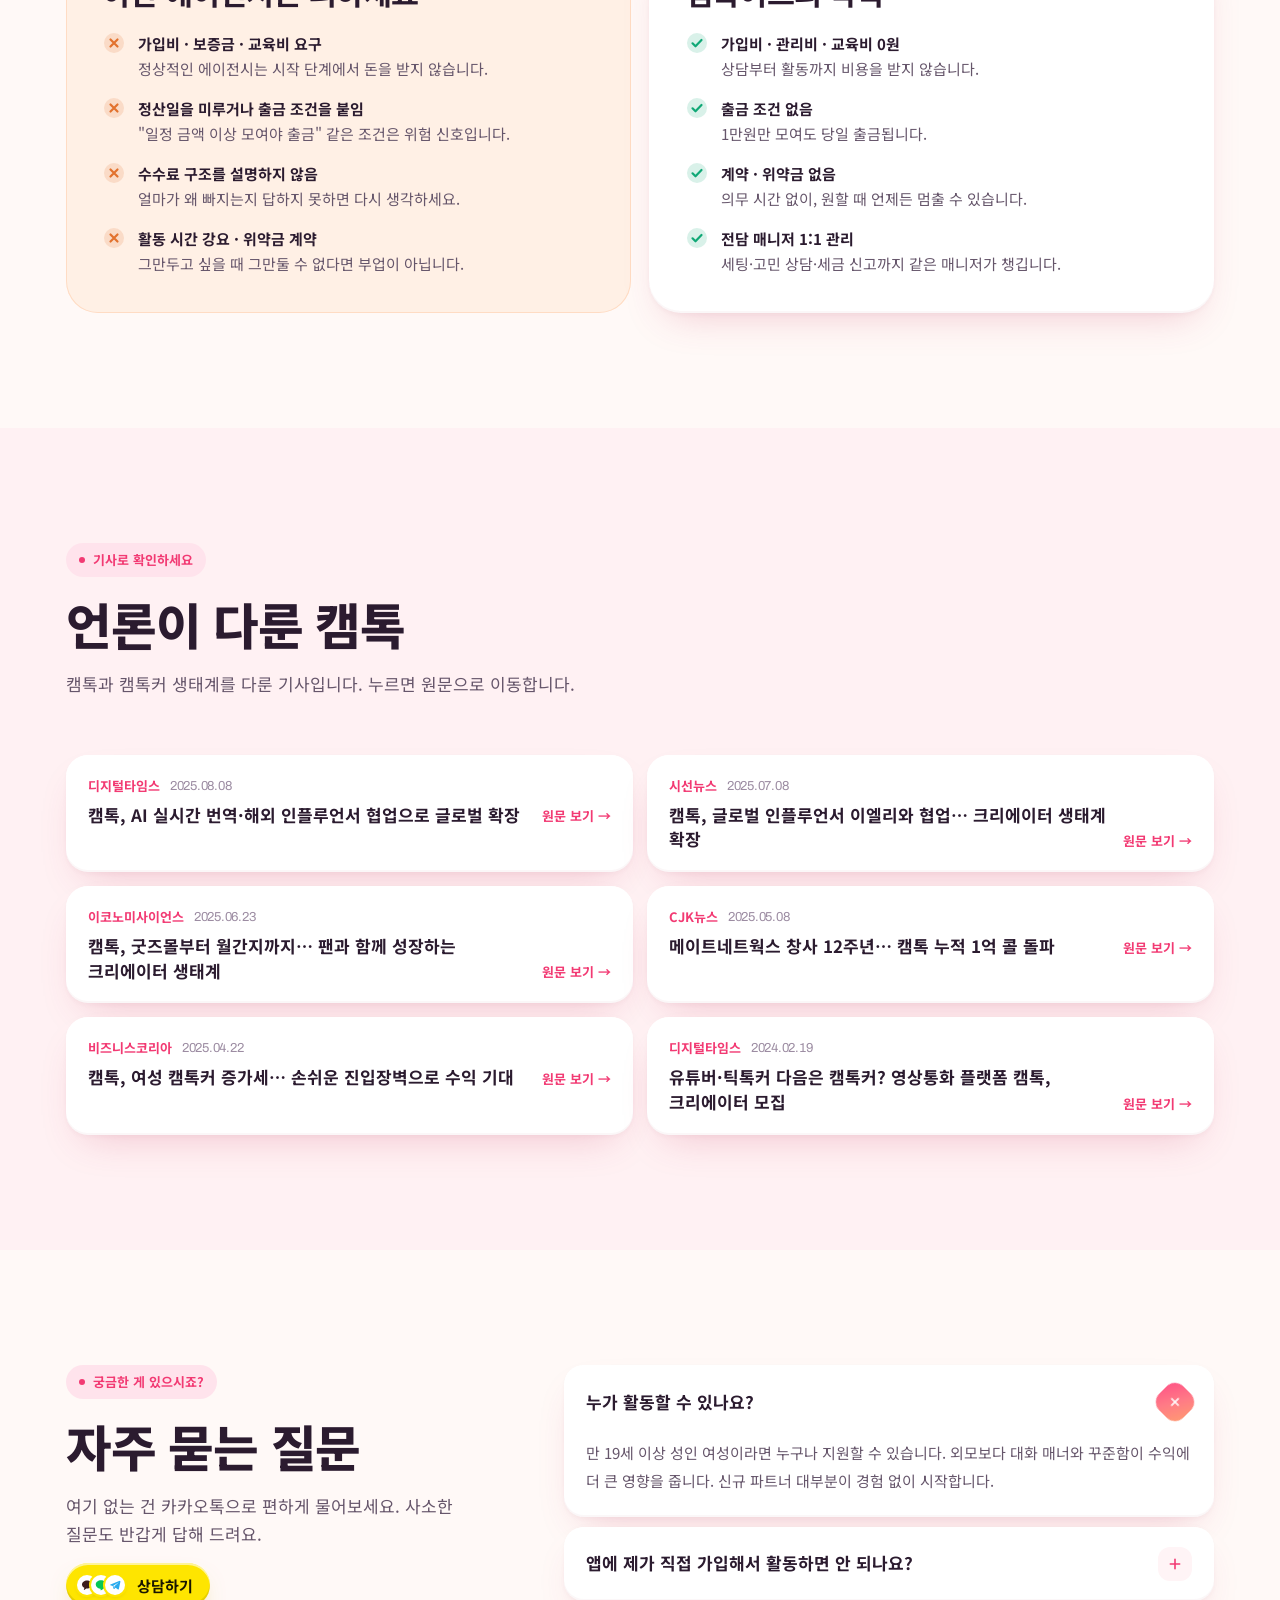
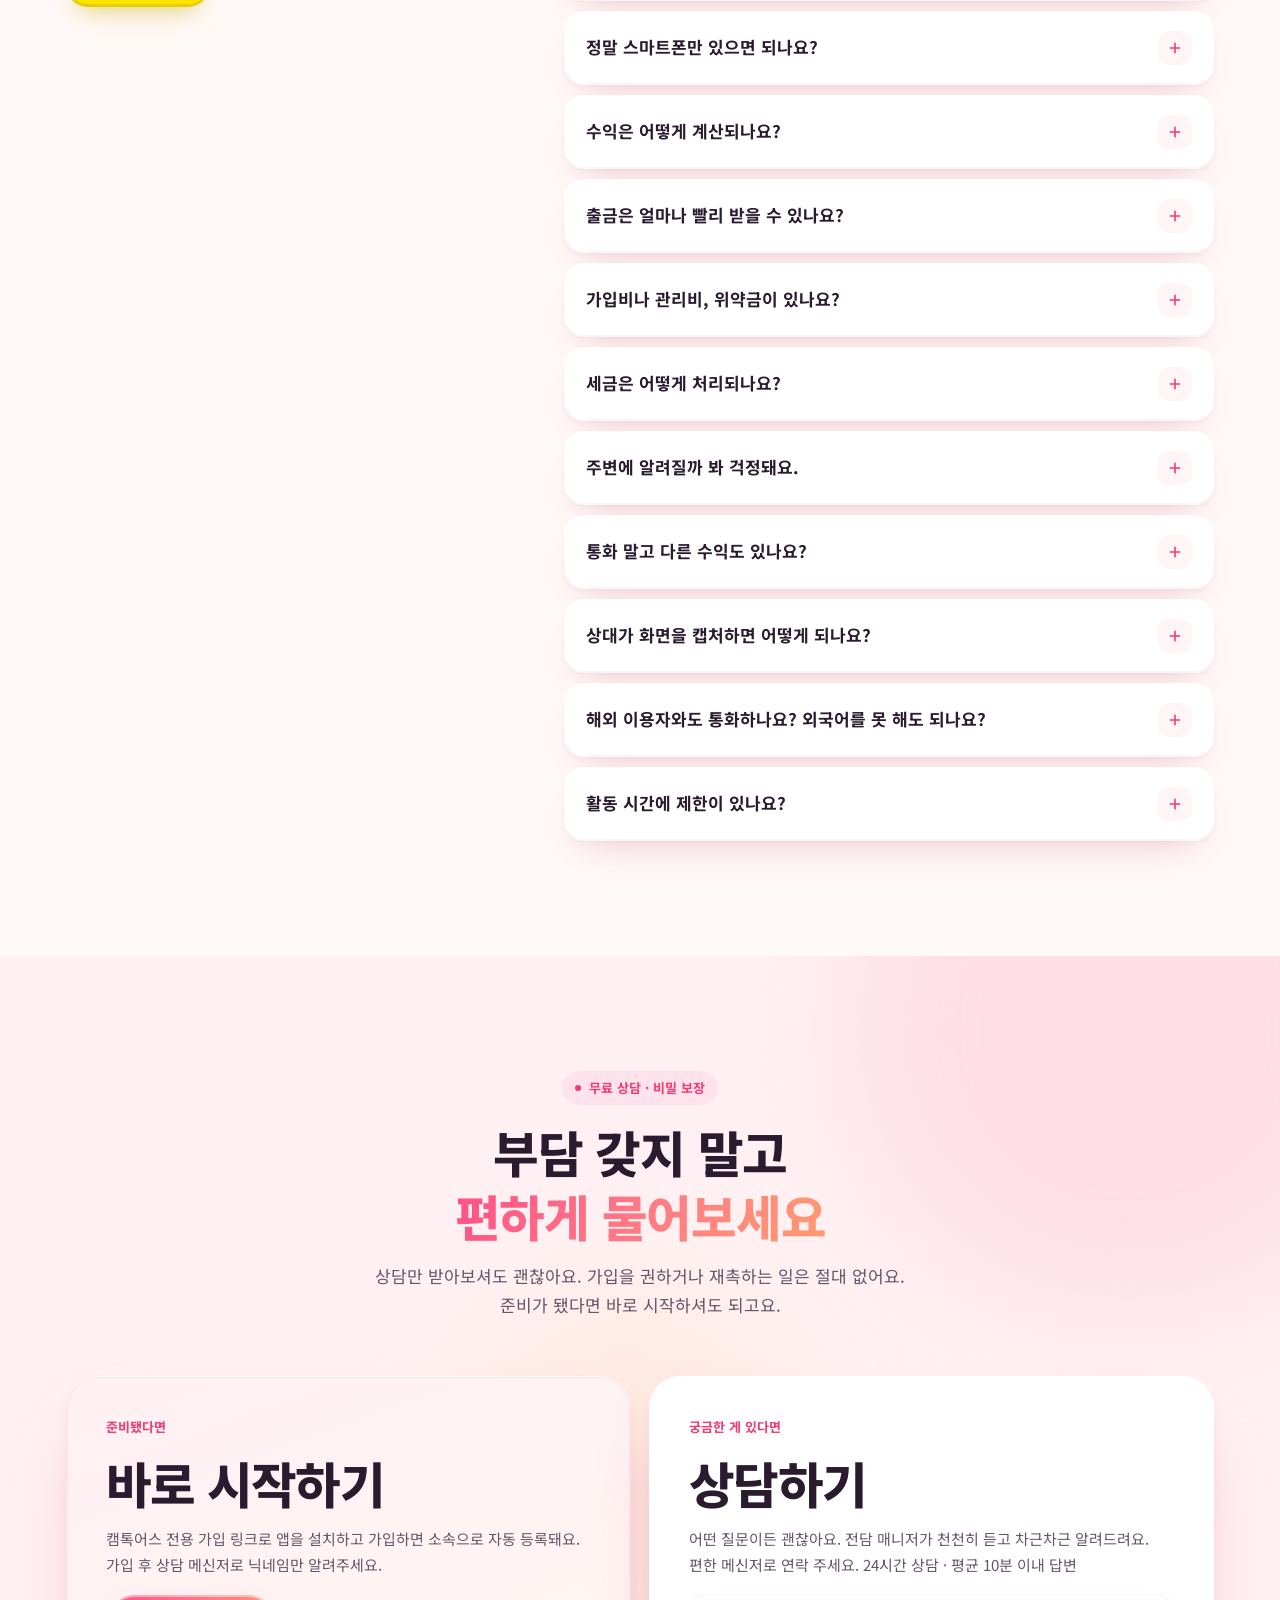
==== commit f2802486: "후기 카드 전부 같은 크기로 Co-Authored-By: Claude Opus 5.5 <noreply@anthropic.com> Claude-Session: https://clau" ====
--- a/index.html
+++ b/index.html
@@ -29,7 +29,7 @@
 <link rel="preconnect" href="https://fonts.googleapis.com">
 <link rel="preconnect" href="https://fonts.gstatic.com" crossorigin>
 <link rel="stylesheet" href="https://fonts.googleapis.com/css2?family=Archivo:wght@600;700;800&family=Gasoek+One&family=Noto+Sans+KR:wght@400;500;700;800&display=swap">
-<link rel="stylesheet" href="assets/css/site.css?v=ab47994f">
+<link rel="stylesheet" href="assets/css/site.css?v=1e8b575f">
 <script src="assets/js/config.js?v=b9c791b4"></script>
 <script src="assets/js/tracking.js?v=4b3edc1f"></script>
 <script type="application/ld+json">
--- a/assets/css/site.css
+++ b/assets/css/site.css
@@ -387,7 +387,7 @@
 .chips button { min-height: 44px; padding: 0 18px; border-radius: 999px; border: 0; background: var(--surface); color: var(--ink-2); font: 700 var(--t-s)/1 var(--f-body); cursor: pointer; box-shadow: var(--vol); transition: all .2s; }
 .chips button[aria-pressed="true"] { background: var(--grad); color: #fff; box-shadow: var(--glow); }
 .chips button span { font-family: var(--f-num); opacity: .75; margin-left: 5px; }
-.rv-grid { display: grid; grid-template-columns: repeat(3, minmax(0, 1fr)); gap: 18px; align-items: stretch; }
+.rv-grid { display: grid; grid-template-columns: repeat(3, minmax(0, 1fr)); grid-auto-rows: 1fr; gap: 18px; align-items: stretch; }
 @media (max-width: 1000px) { .rv-grid { grid-template-columns: repeat(2, minmax(0, 1fr)); } }
 @media (min-width: 761px) { .rv h3 { min-height: 2.7em; } }
 .rv { margin-bottom: 0; background: var(--surface); border-radius: var(--r-l); padding: 24px; box-shadow: var(--vol); display: flex; flex-direction: column; gap: 16px; }
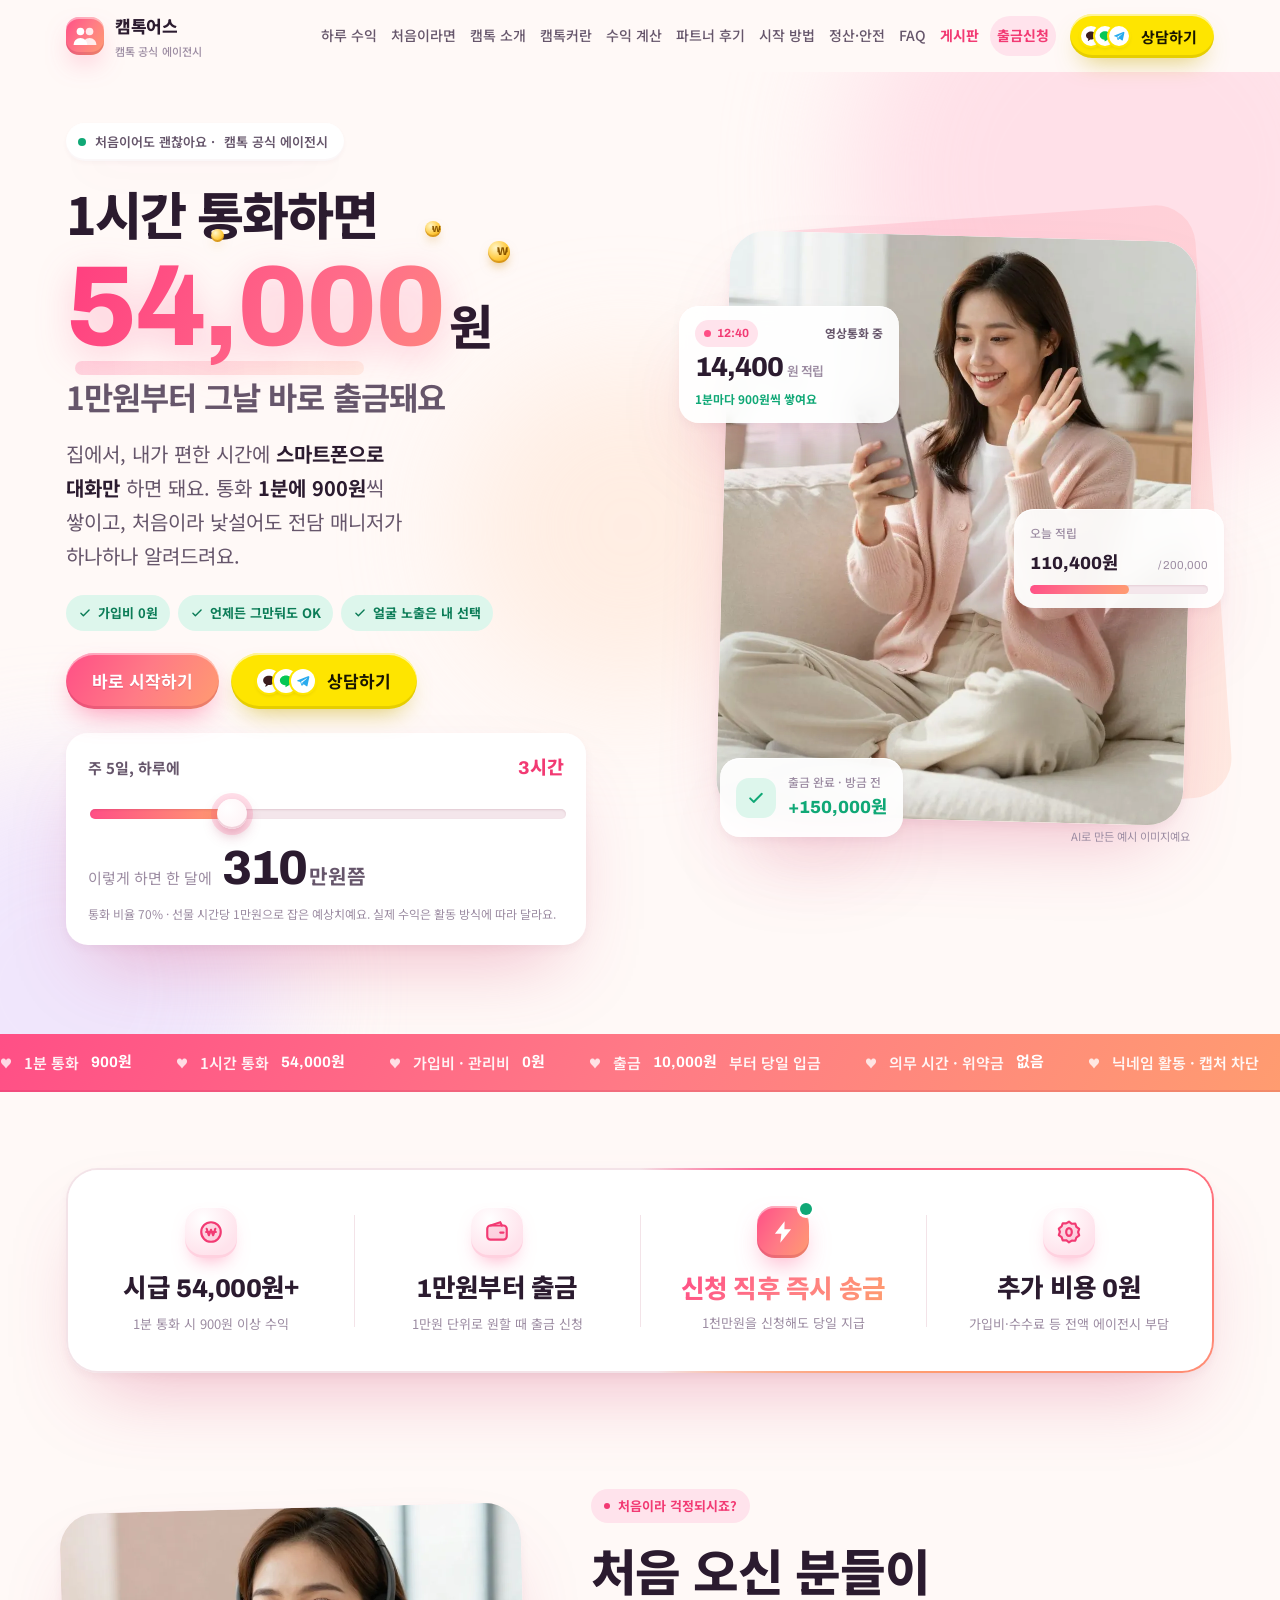
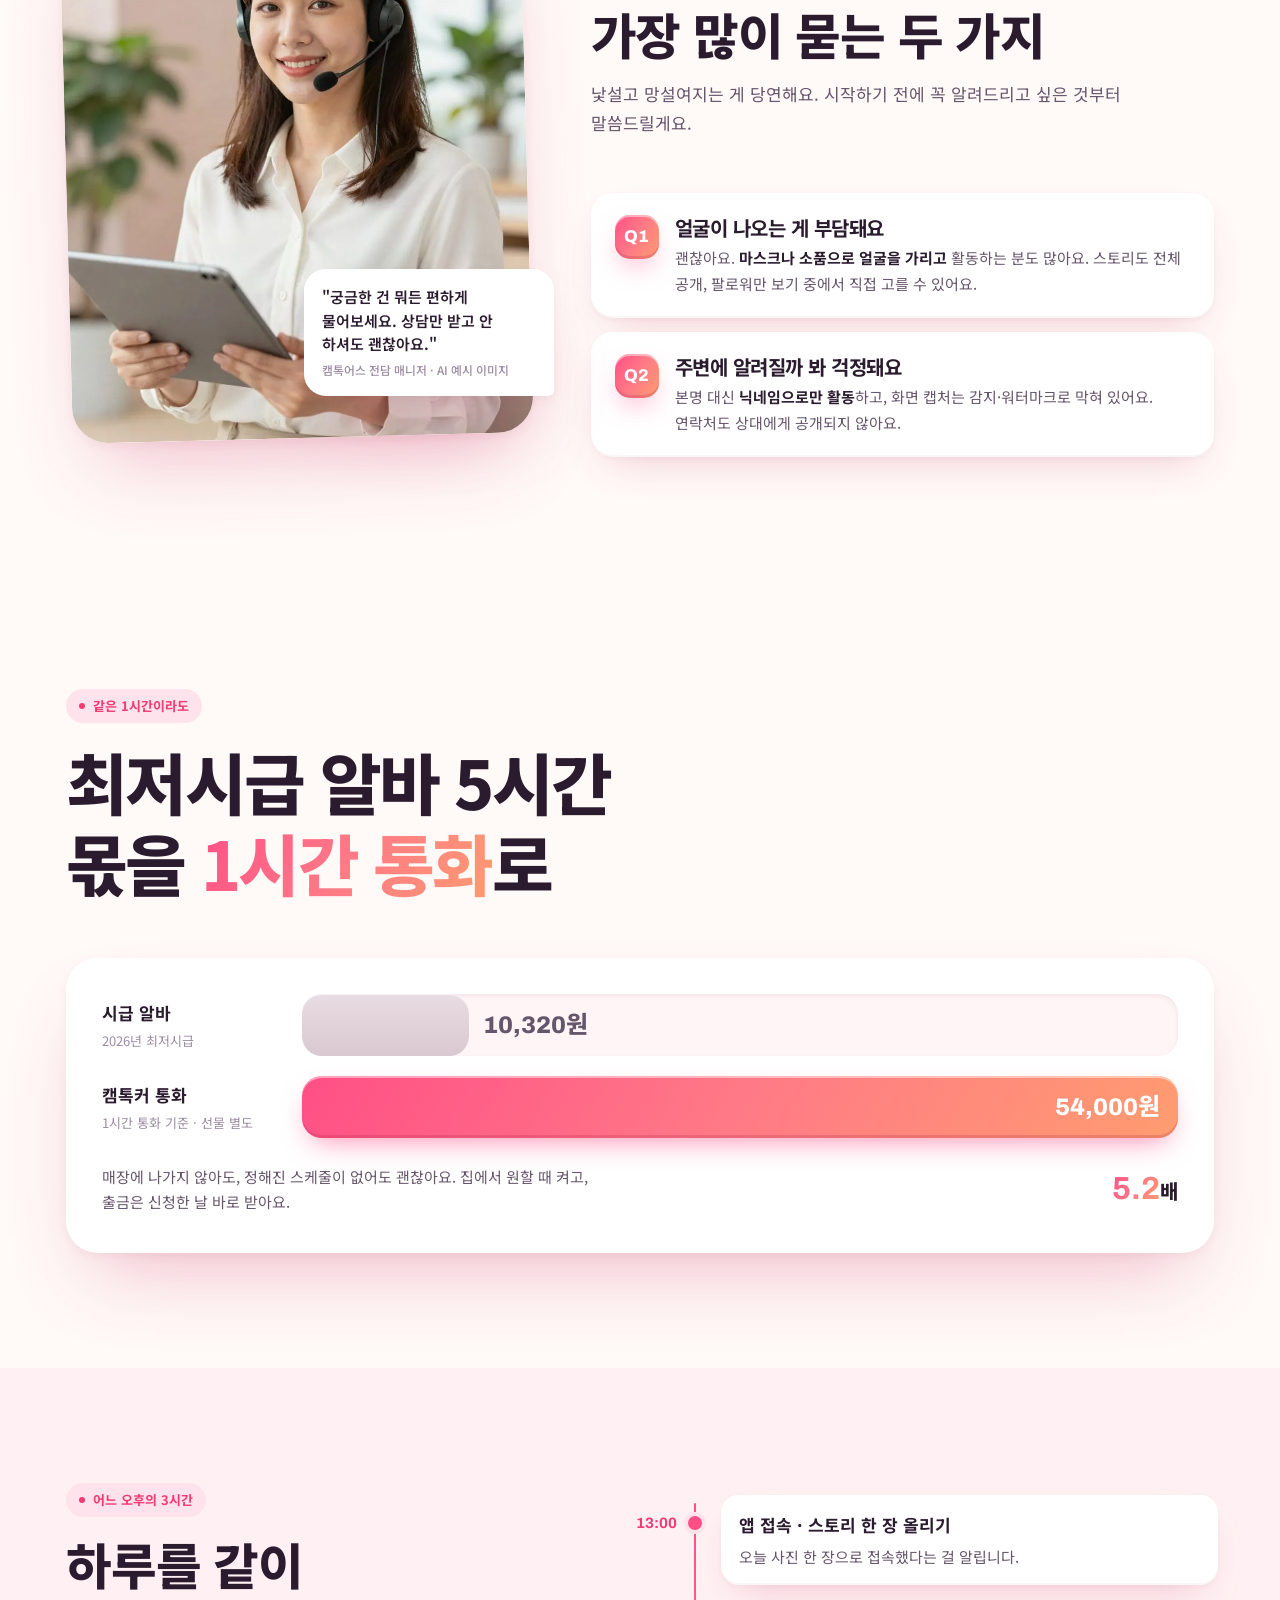
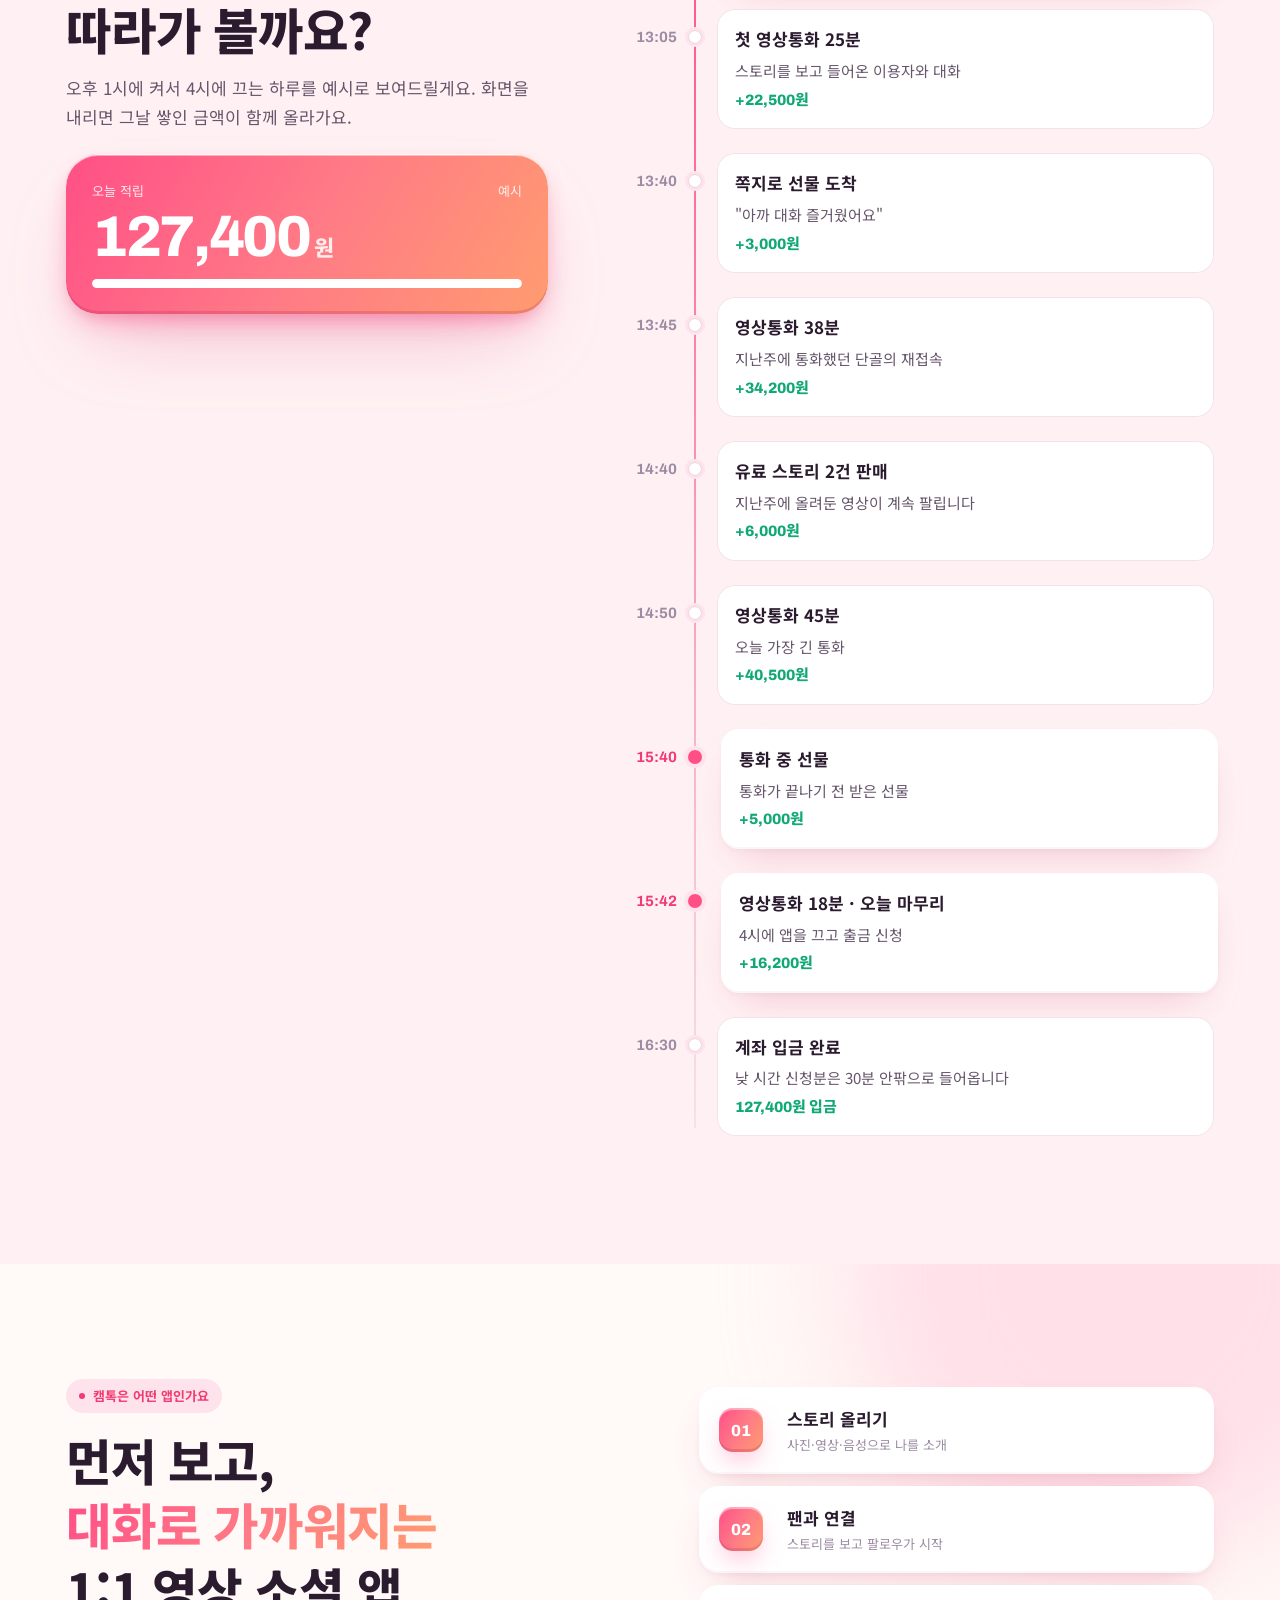
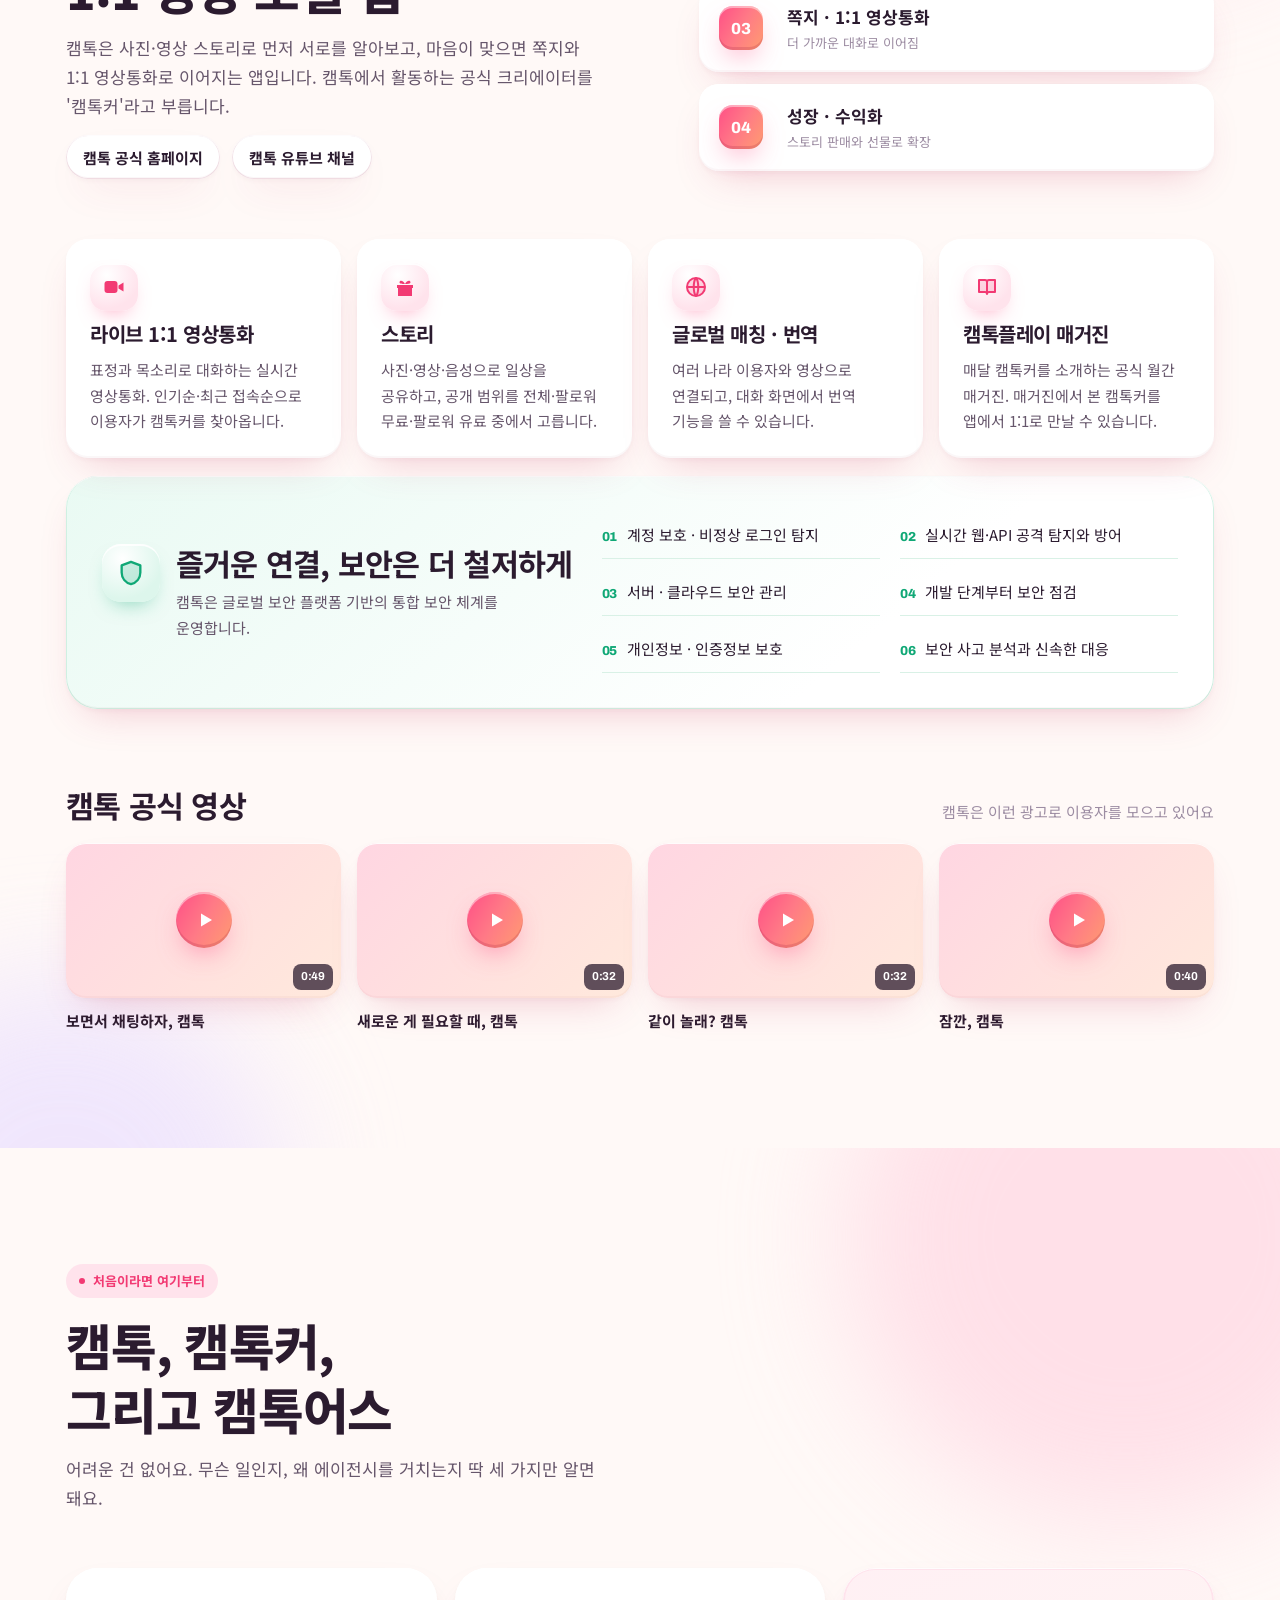
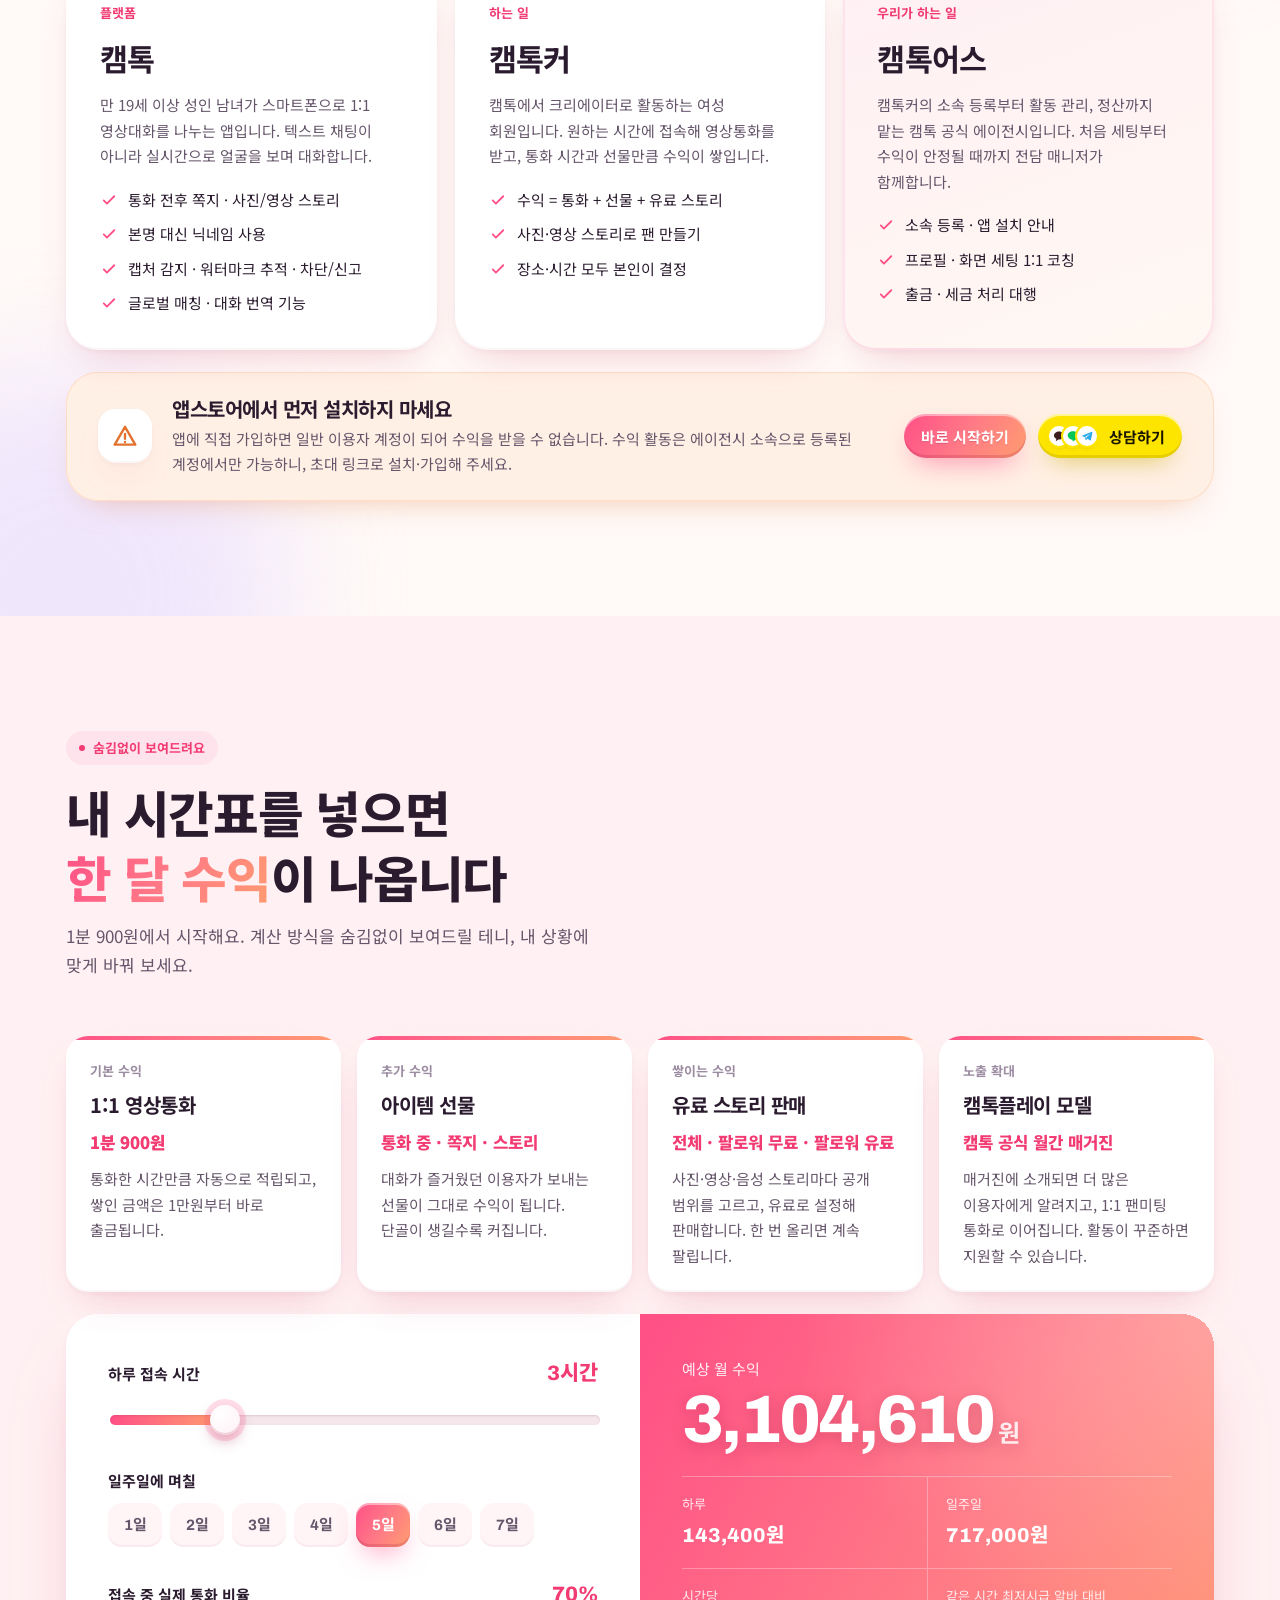
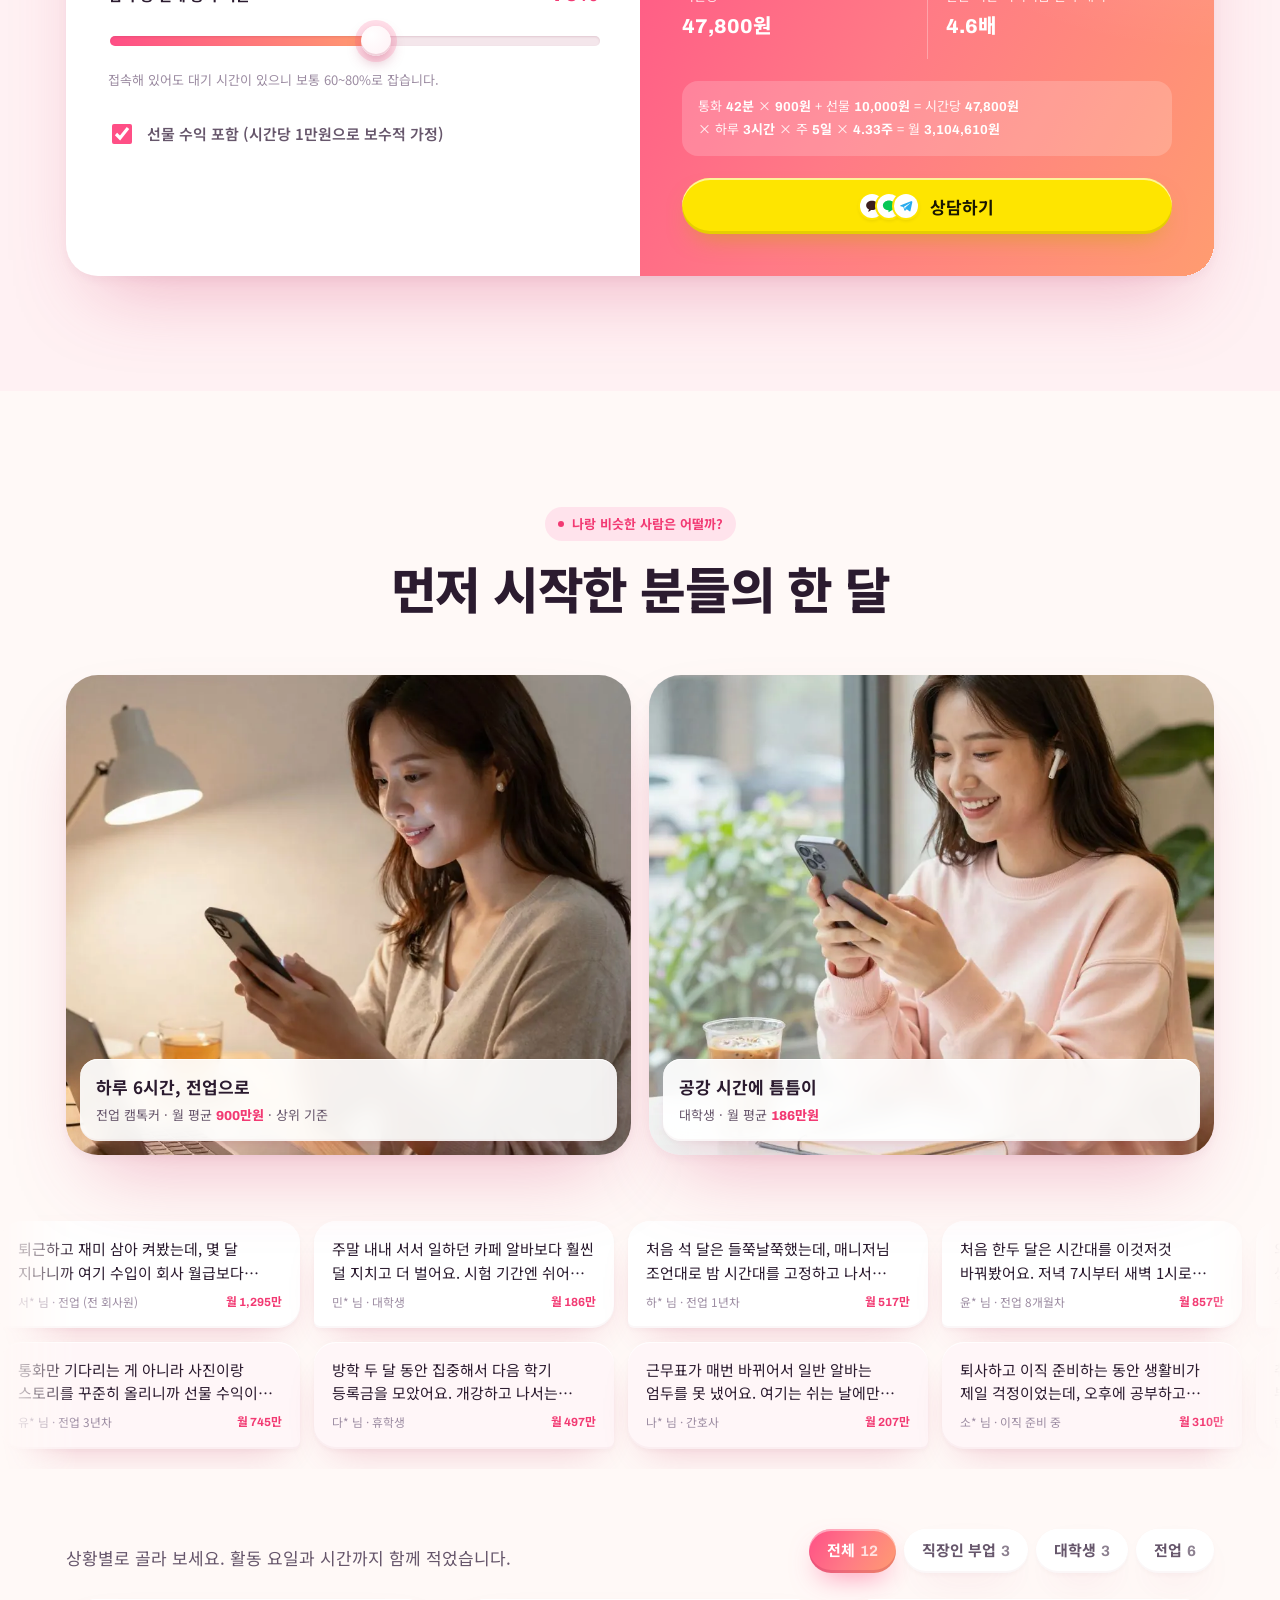
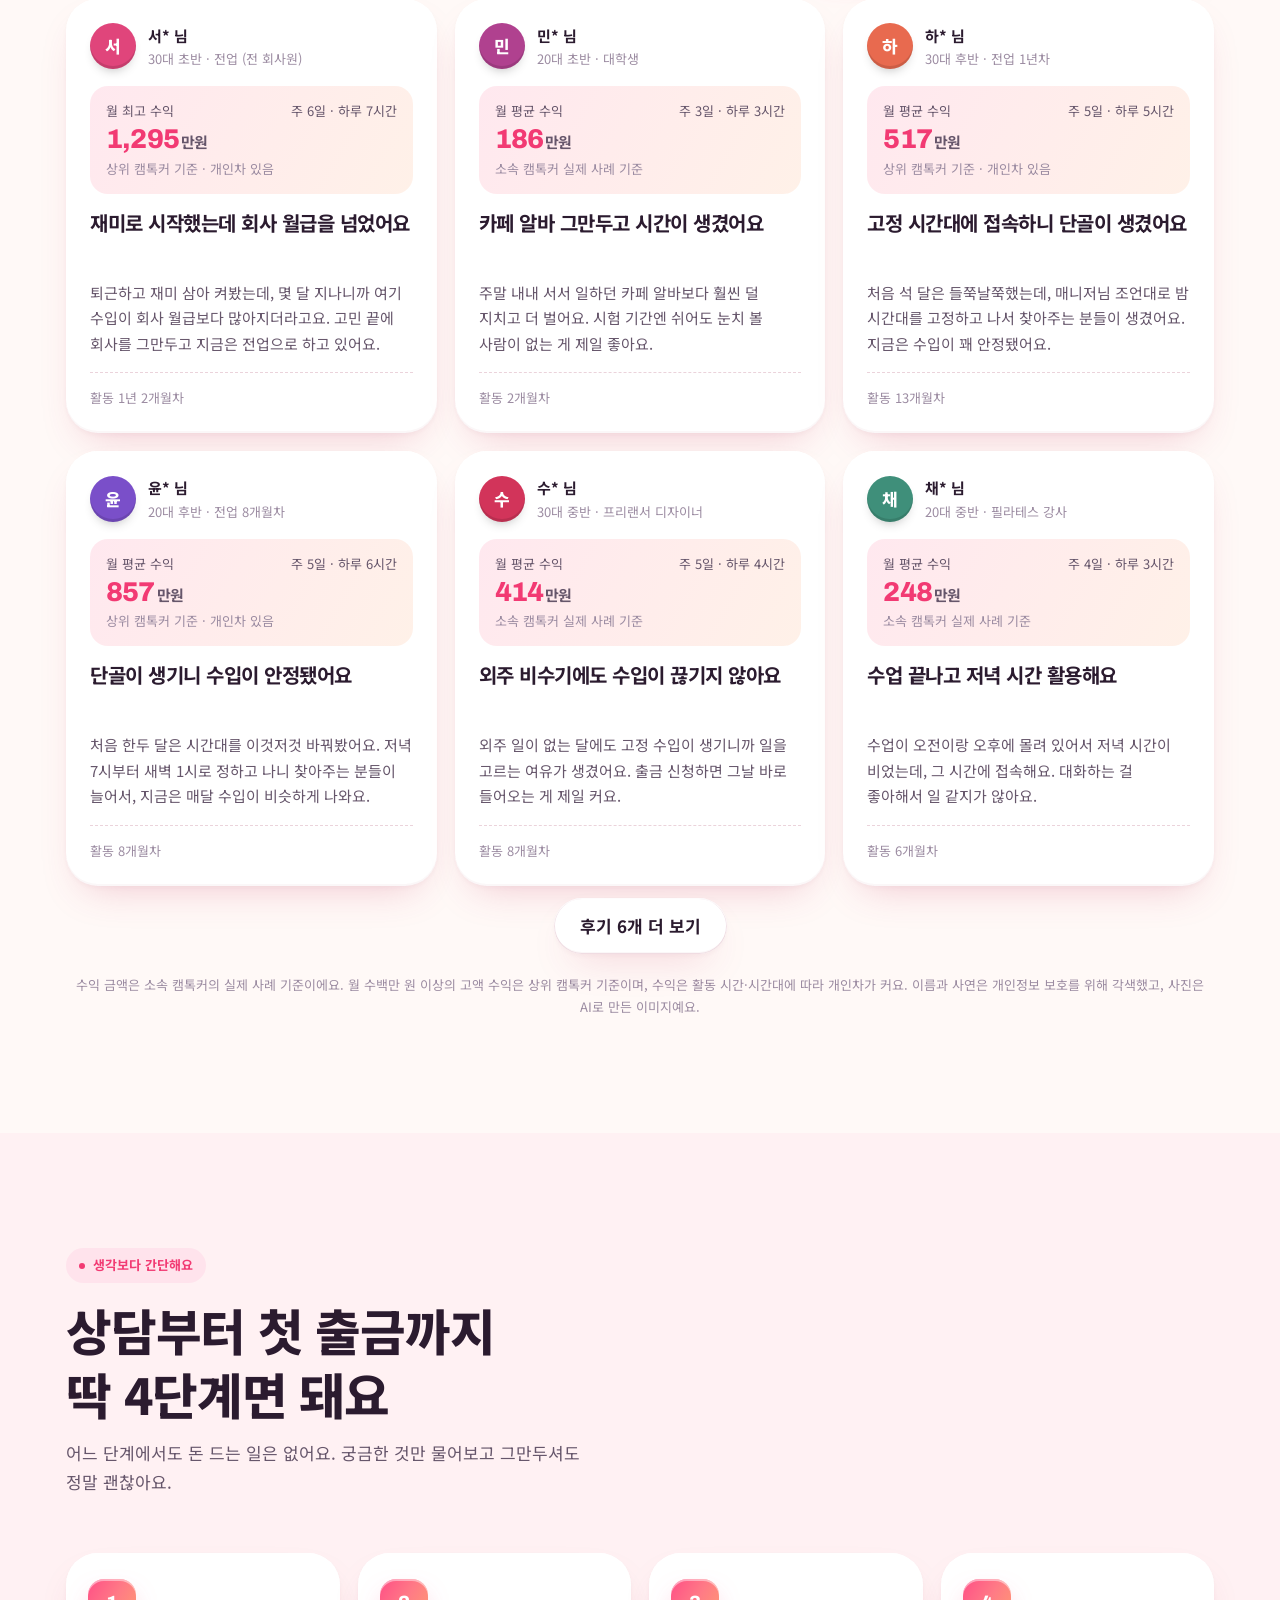
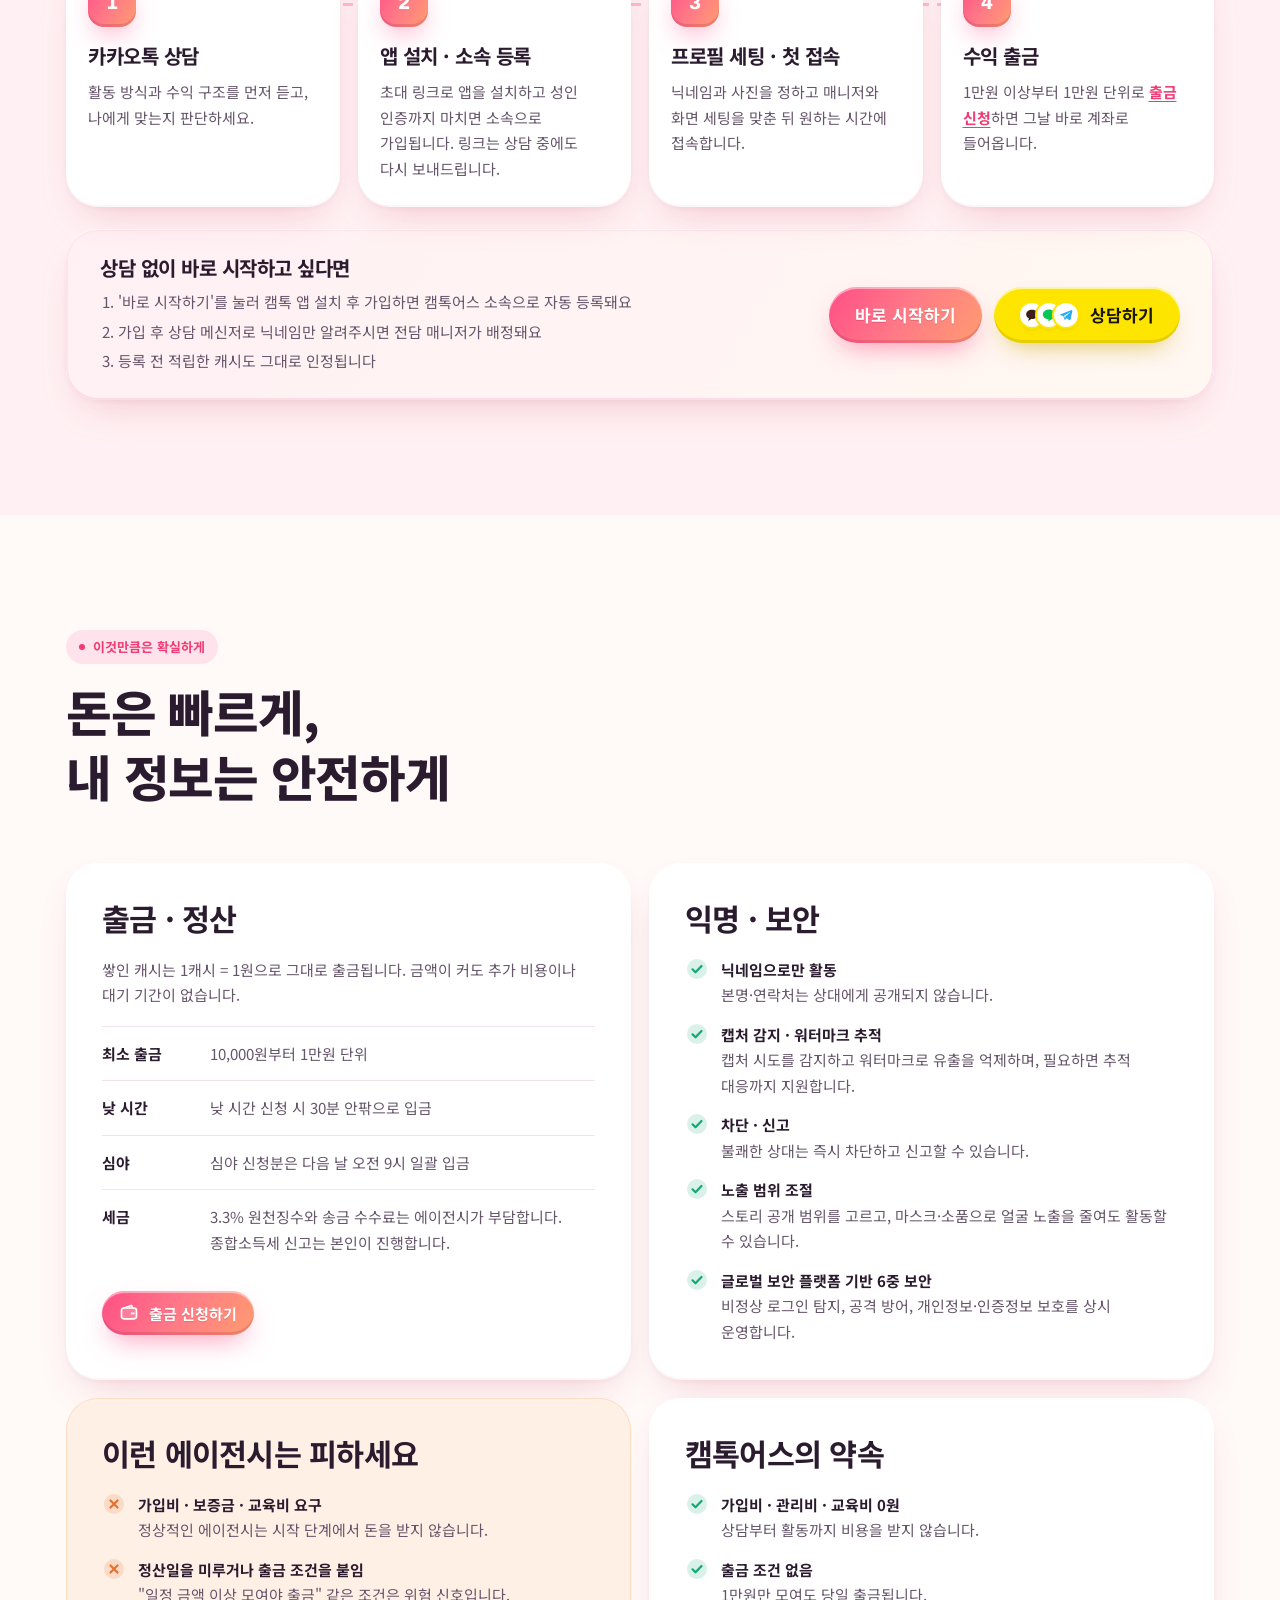
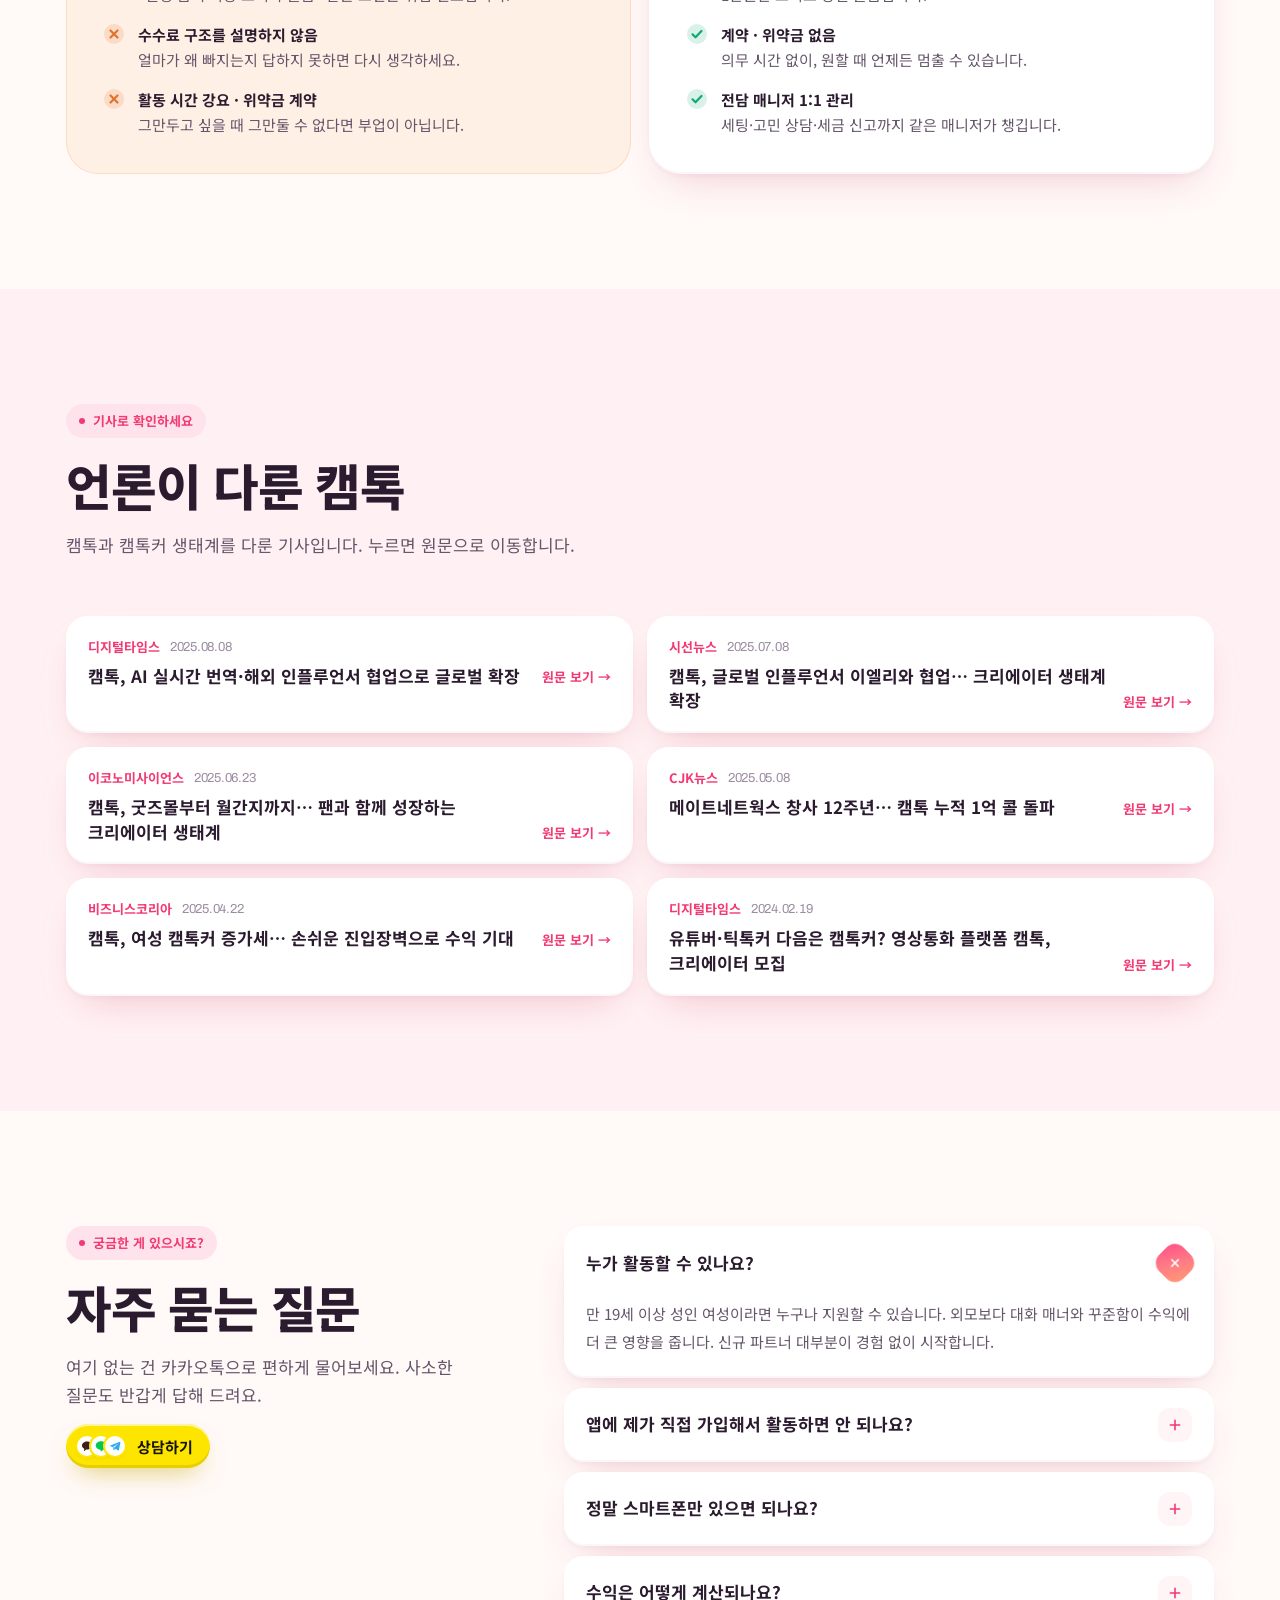
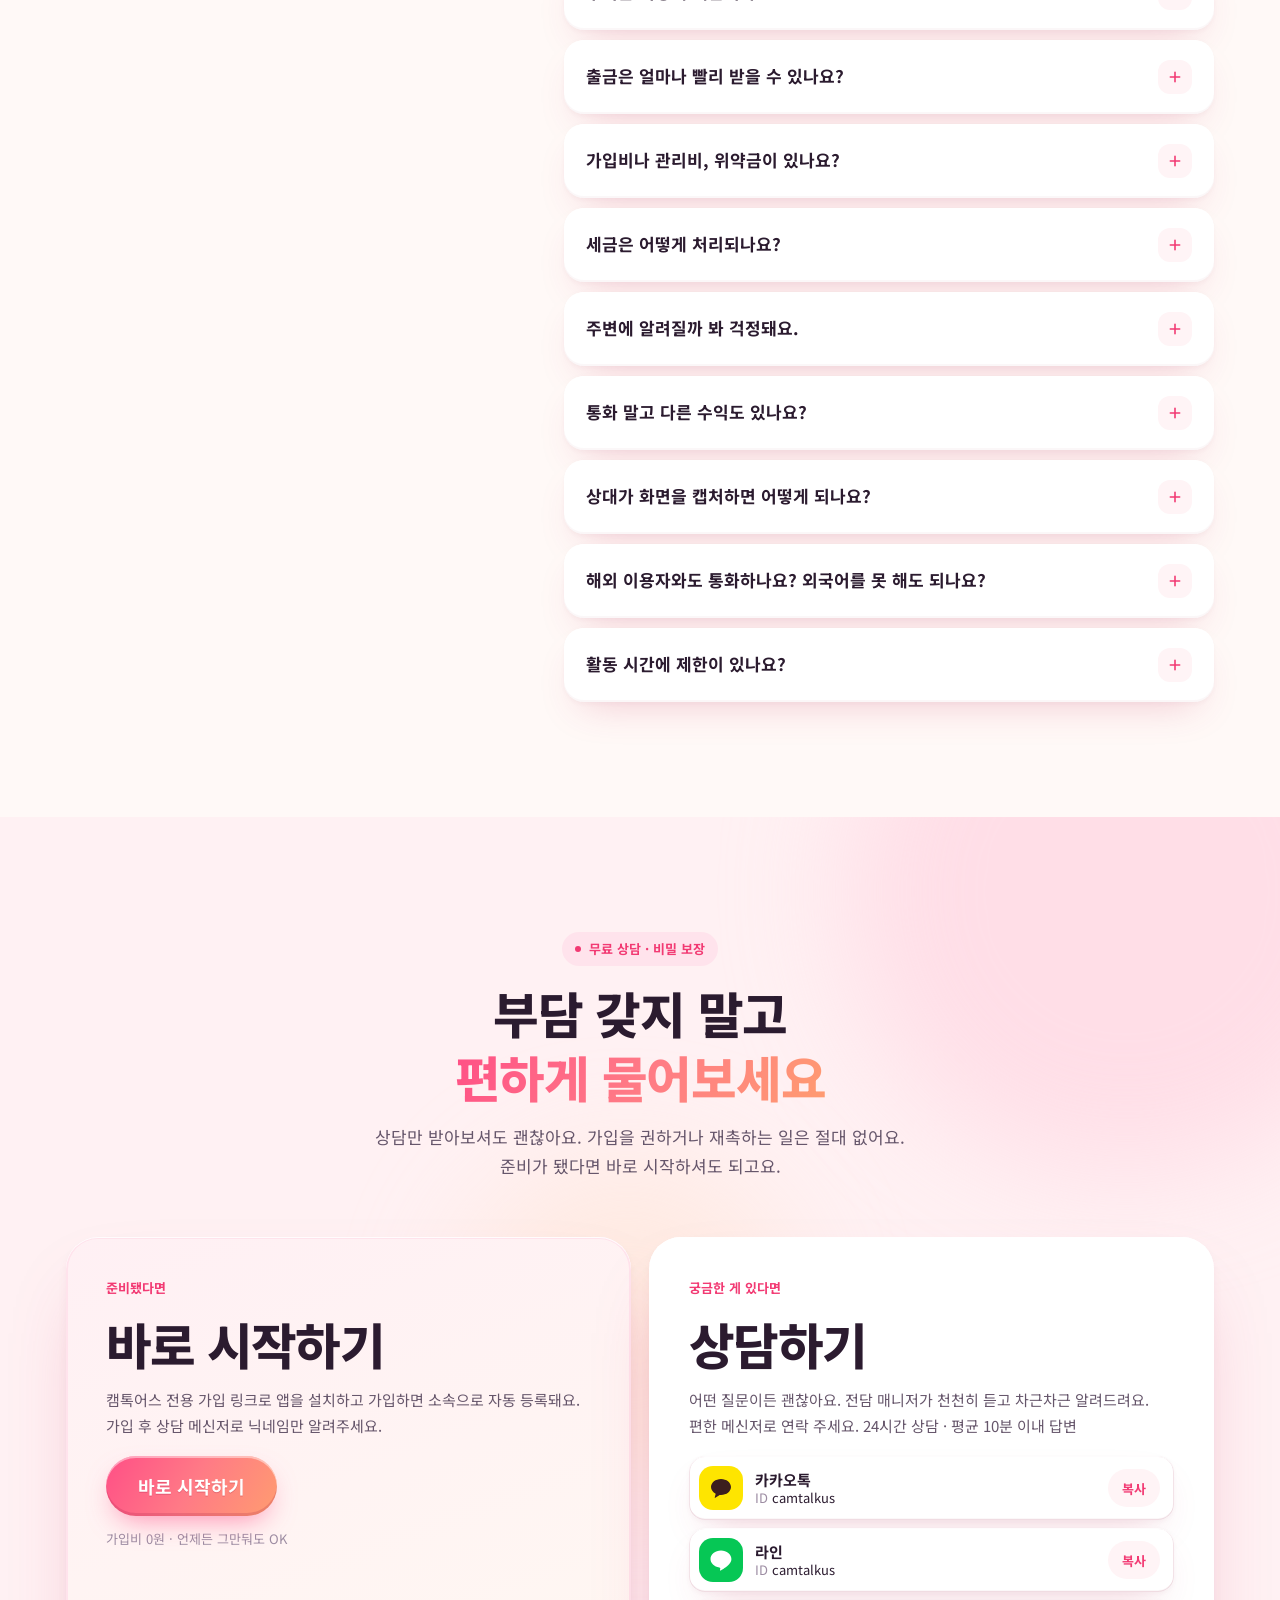
==== commit f8585405: "걱정 Q&A에서 '이상한 사람을 만나면' 항목 삭제 (두 가지로) Co-Authored-By: Claude Opus 5.5 <noreply@anthropic.com> Claude-" ====
--- a/index.html
+++ b/index.html
@@ -190,13 +190,12 @@
     <div data-reveal>
       <div class="sec-head">
         <span class="eyebrow">처음이라 걱정되시죠?</span>
-        <h2>처음 오신 분들이<br>가장 많이 묻는 세 가지</h2>
+        <h2>처음 오신 분들이<br>가장 많이 묻는 두 가지</h2>
         <p>낯설고 망설여지는 게 당연해요. 시작하기 전에 꼭 알려드리고 싶은 것부터 말씀드릴게요.</p>
       </div>
       <div class="wlist">
         <article class="wcard"><span class="q">Q1</span><div><h3>얼굴이 나오는 게 부담돼요</h3><p>괜찮아요. <b>마스크나 소품으로 얼굴을 가리고</b> 활동하는 분도 많아요. 스토리도 전체 공개, 팔로워만 보기 중에서 직접 고를 수 있어요.</p></div></article>
-        <article class="wcard"><span class="q">Q2</span><div><h3>이상한 사람을 만나면 어떡해요?</h3><p>불편한 상대는 <b>버튼 한 번으로 바로 차단·신고</b>할 수 있어요. 무슨 일이든 매니저에게 말씀해 주시면 바로 같이 해결해 드려요.</p></div></article>
-        <article class="wcard"><span class="q">Q3</span><div><h3>주변에 알려질까 봐 걱정돼요</h3><p>본명 대신 <b>닉네임으로만 활동</b>하고, 화면 캡처는 감지·워터마크로 막혀 있어요. 연락처도 상대에게 공개되지 않아요.</p></div></article>
+        <article class="wcard"><span class="q">Q2</span><div><h3>주변에 알려질까 봐 걱정돼요</h3><p>본명 대신 <b>닉네임으로만 활동</b>하고, 화면 캡처는 감지·워터마크로 막혀 있어요. 연락처도 상대에게 공개되지 않아요.</p></div></article>
       </div>
     </div>
   </div>
